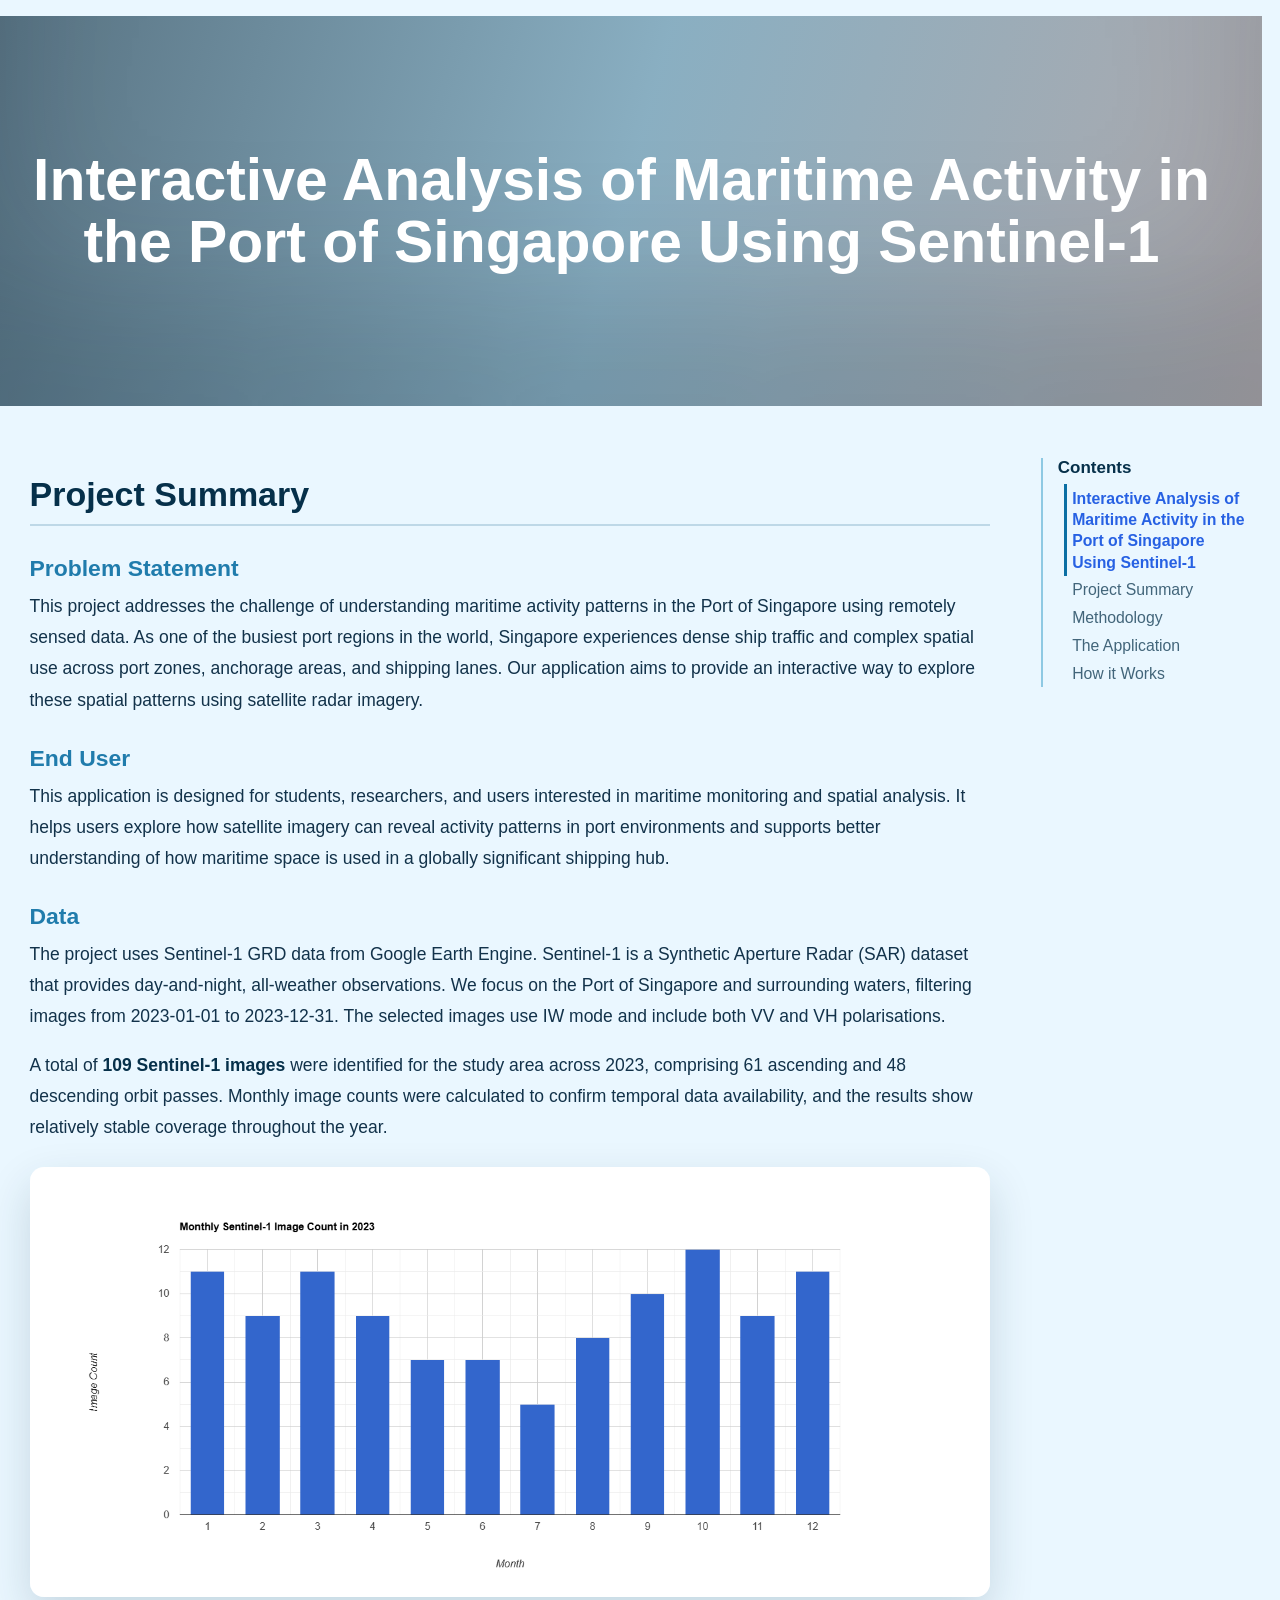
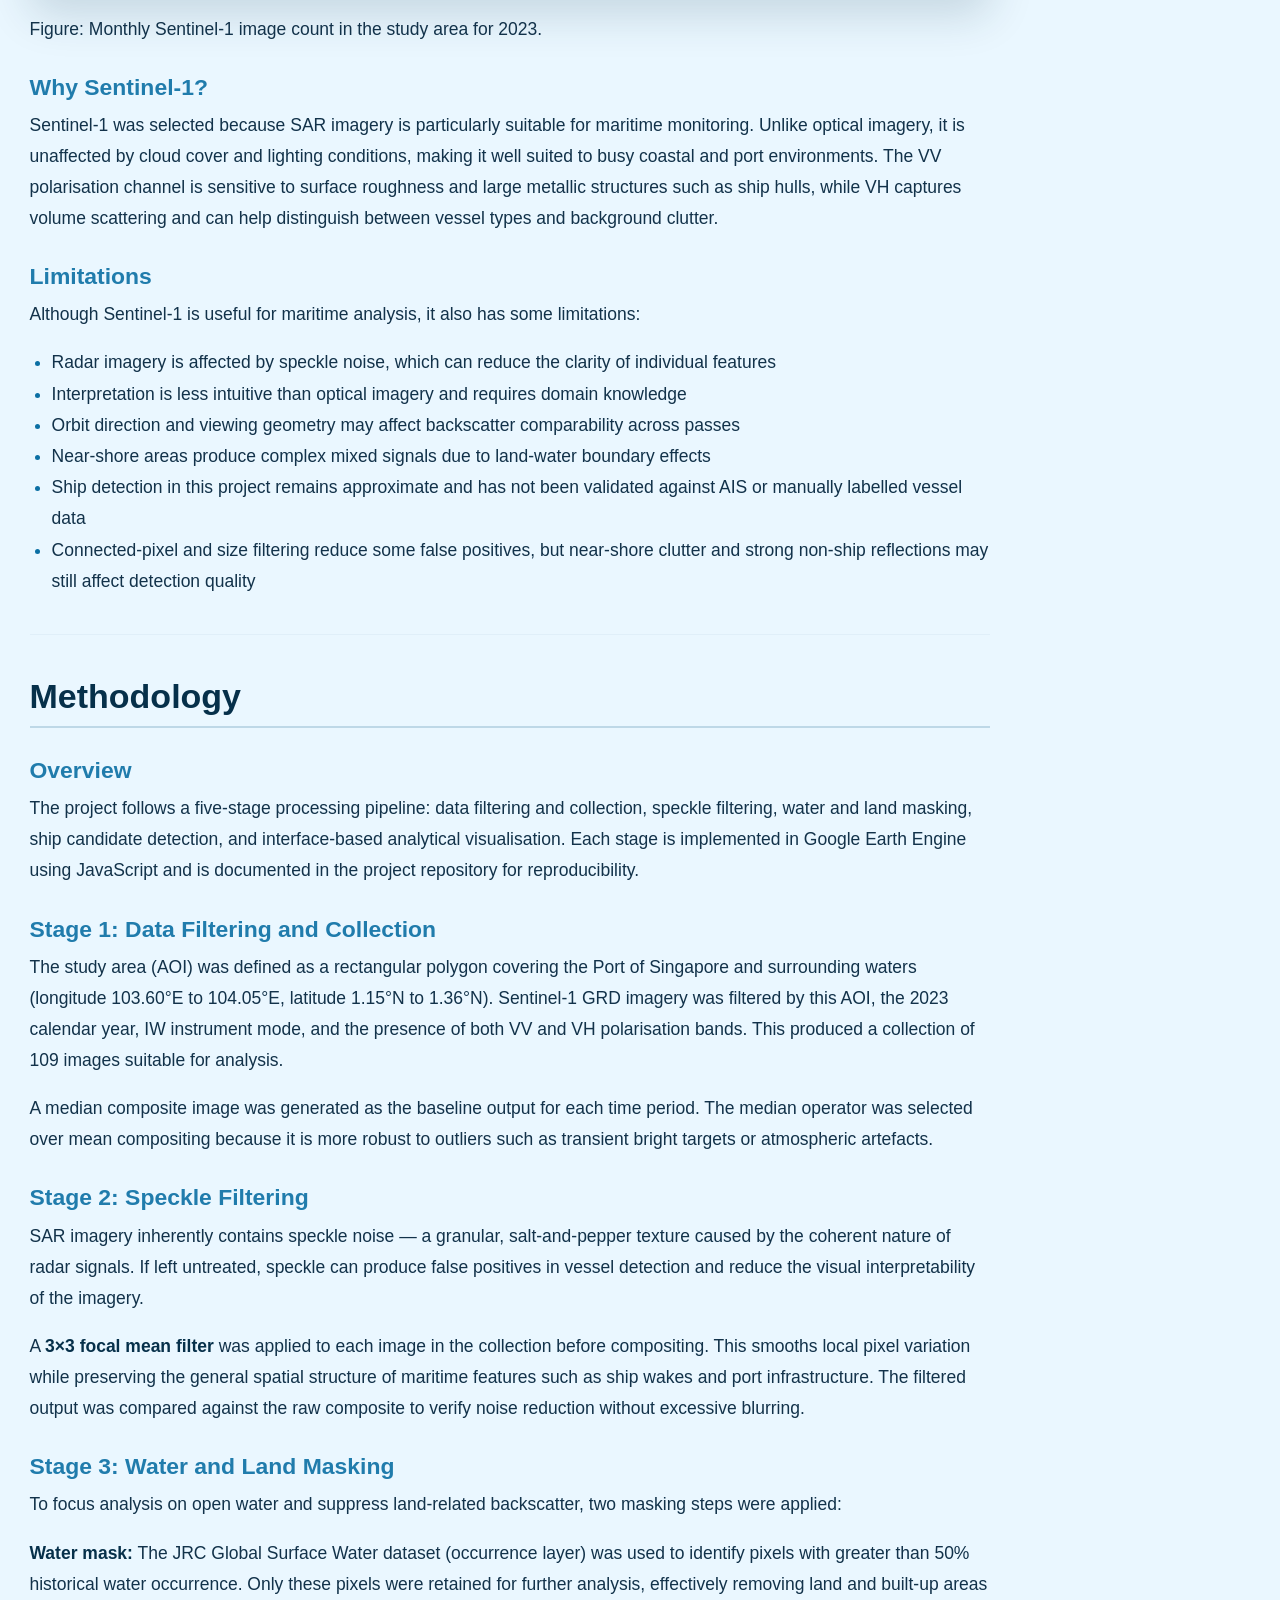
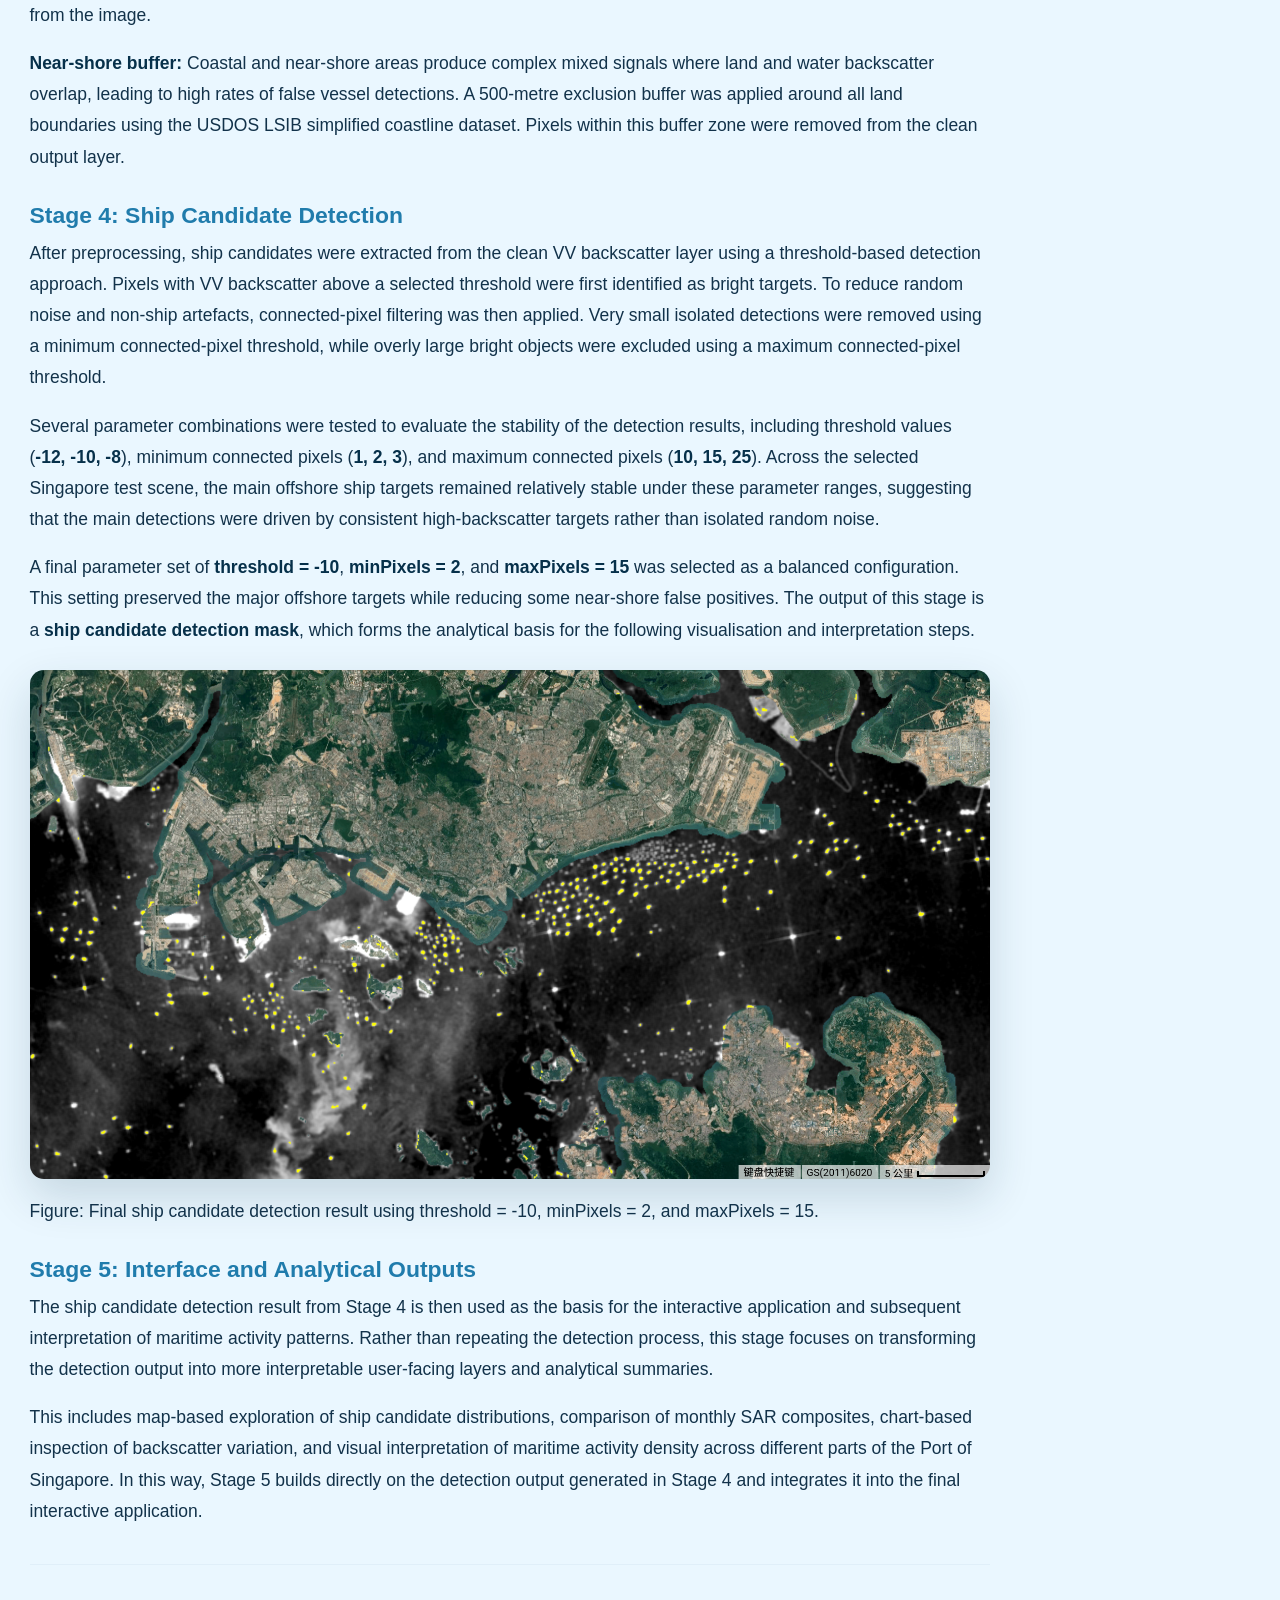
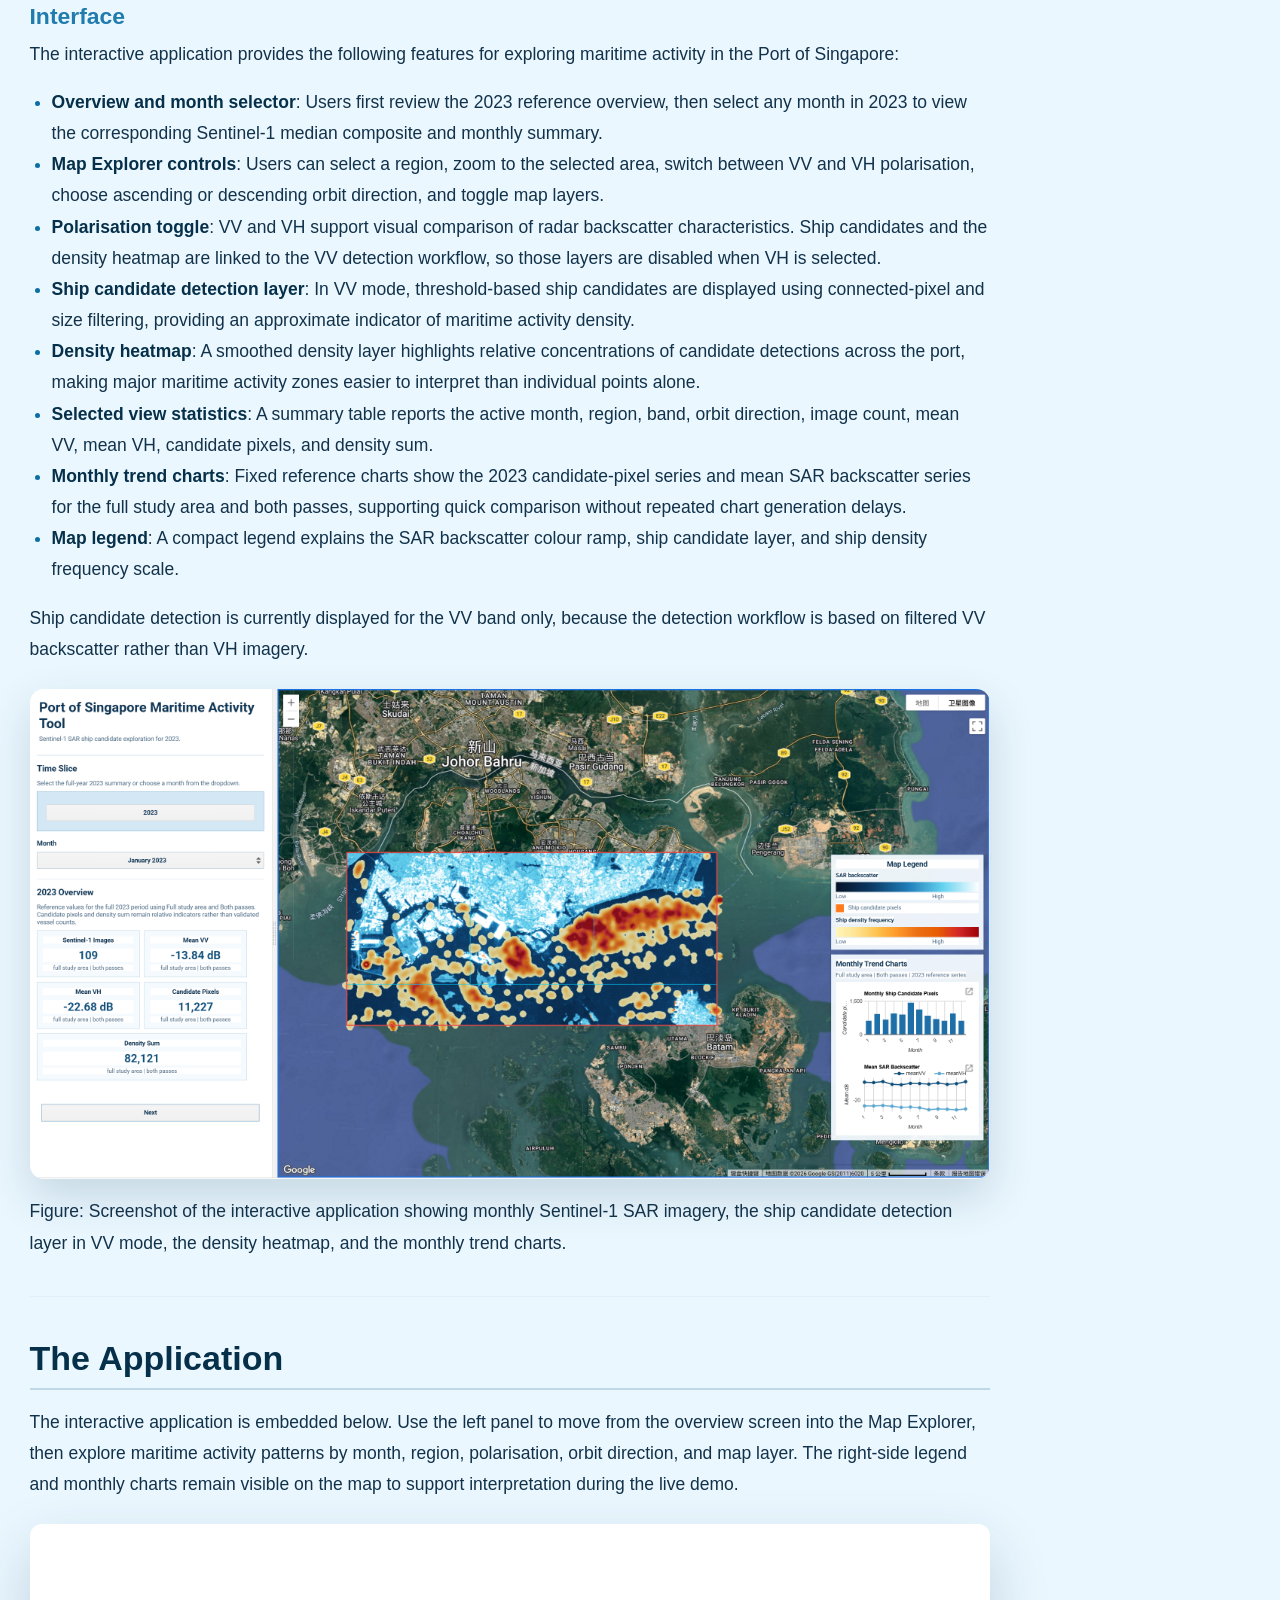
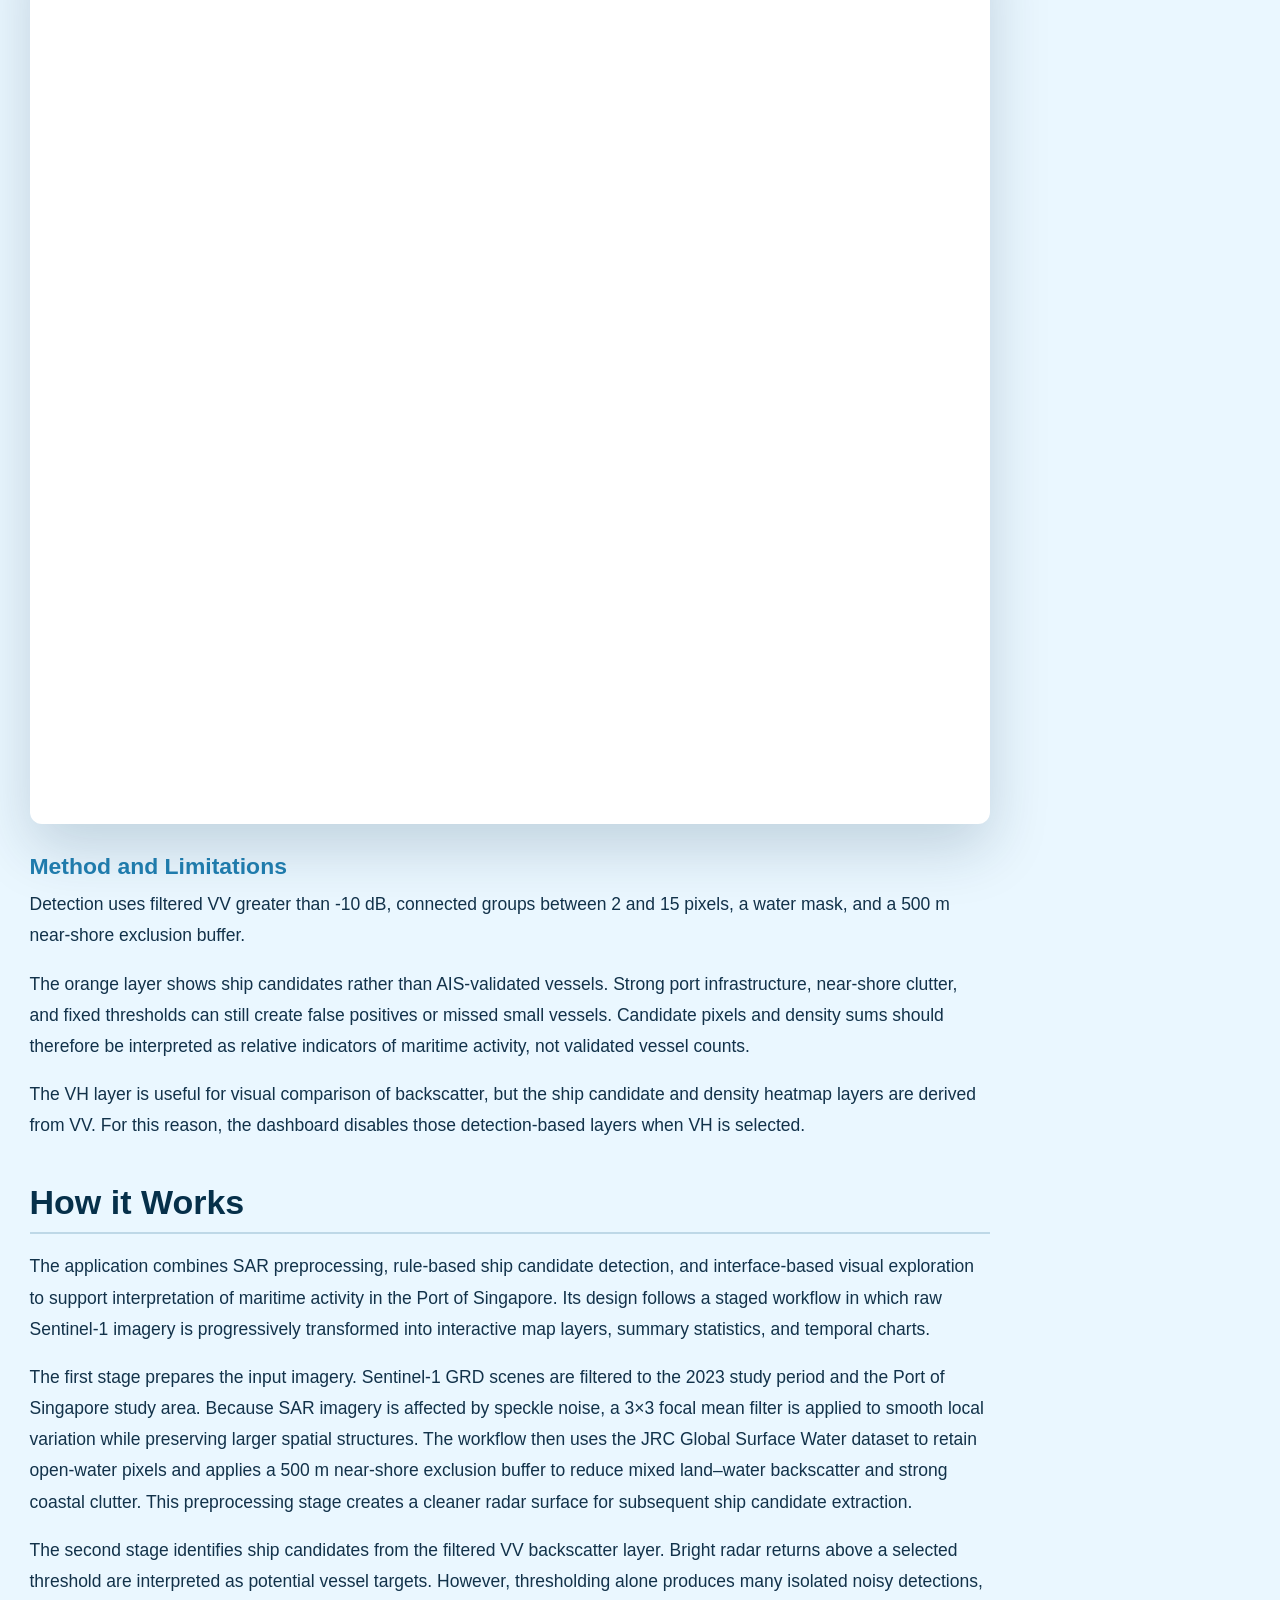
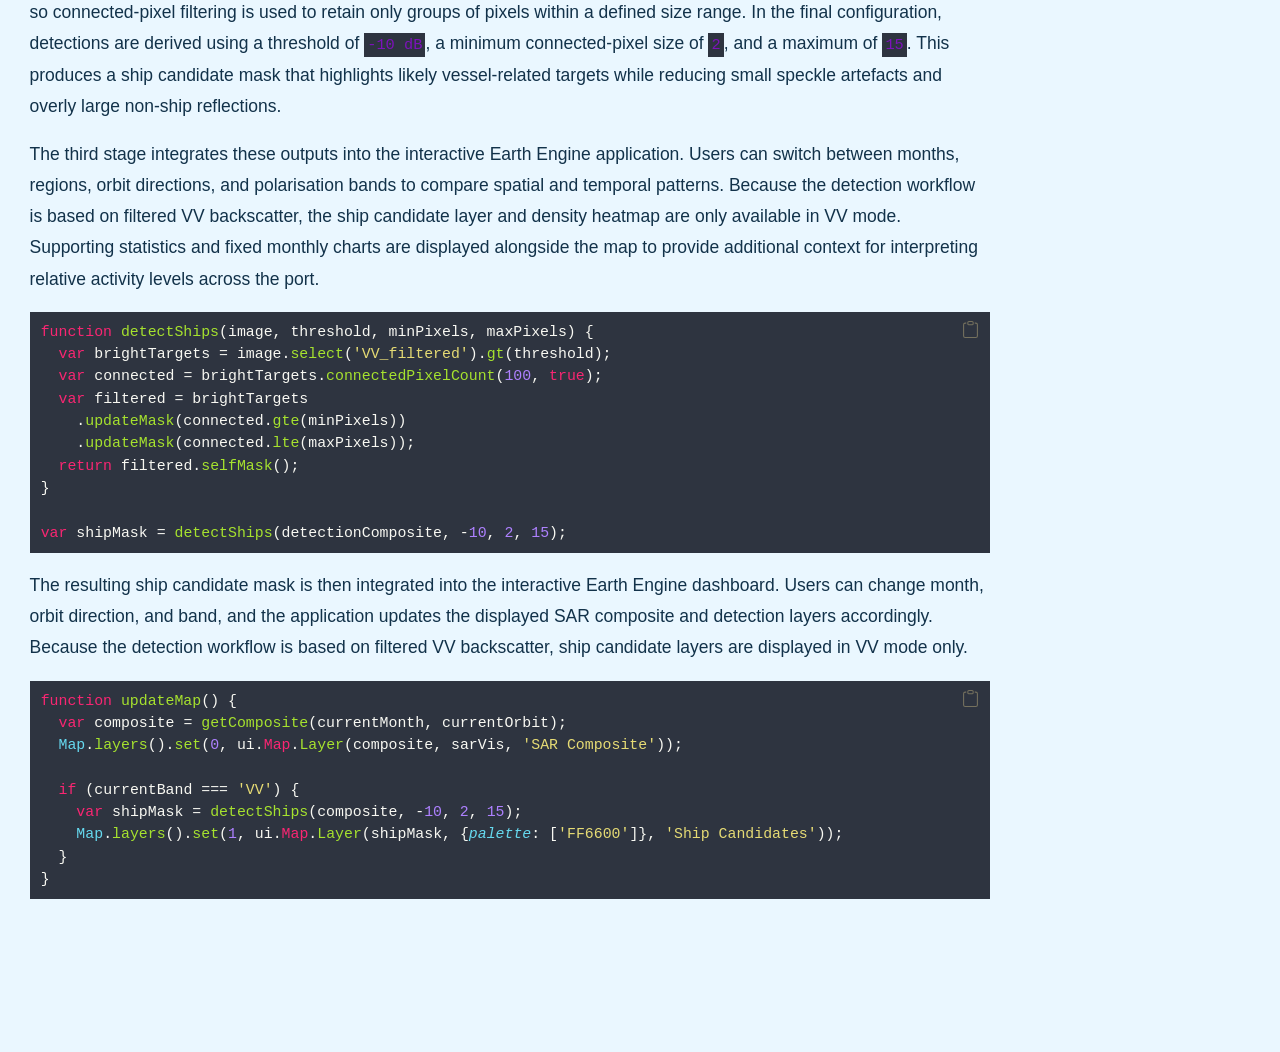
==== docs/index.html @ 4e870a6c "Render website with How it Works section" ====
<!DOCTYPE html>
<html xmlns="http://www.w3.org/1999/xhtml" lang="en" xml:lang="en"><head>

<meta charset="utf-8">
<meta name="generator" content="quarto-1.9.37">

<meta name="viewport" content="width=device-width, initial-scale=1.0, user-scalable=yes">


<title>Singapore Shipping Activity Dashboard</title>
<style>
/* Default styles provided by pandoc.
** See https://pandoc.org/MANUAL.html#variables-for-html for config info.
*/
code{white-space: pre-wrap;}
span.smallcaps{font-variant: small-caps;}
div.columns{display: flex; gap: min(4vw, 1.5em);}
div.column{flex: auto; overflow-x: auto;}
div.hanging-indent{margin-left: 1.5em; text-indent: -1.5em;}
ul.task-list{list-style: none;}
ul.task-list li input[type="checkbox"] {
  width: 0.8em;
  margin: 0 0.8em 0.2em -1em; /* quarto-specific, see https://github.com/quarto-dev/quarto-cli/issues/4556 */ 
  vertical-align: middle;
}
/* CSS for syntax highlighting */
html { -webkit-text-size-adjust: 100%; }
pre > code.sourceCode { white-space: pre; position: relative; }
pre > code.sourceCode > span { display: inline-block; line-height: 1.25; }
pre > code.sourceCode > span:empty { height: 1.2em; }
.sourceCode { overflow: visible; }
code.sourceCode > span { color: inherit; text-decoration: inherit; }
div.sourceCode { margin: 1em 0; }
pre.sourceCode { margin: 0; }
@media screen {
div.sourceCode { overflow: auto; }
}
@media print {
pre > code.sourceCode { white-space: pre-wrap; }
pre > code.sourceCode > span { text-indent: -5em; padding-left: 5em; }
}
pre.numberSource code
  { counter-reset: source-line 0; }
pre.numberSource code > span
  { position: relative; left: -4em; counter-increment: source-line; }
pre.numberSource code > span > a:first-child::before
  { content: counter(source-line);
    position: relative; left: -1em; text-align: right; vertical-align: baseline;
    border: none; display: inline-block;
    -webkit-touch-callout: none; -webkit-user-select: none;
    -khtml-user-select: none; -moz-user-select: none;
    -ms-user-select: none; user-select: none;
    padding: 0 4px; width: 4em;
  }
pre.numberSource { margin-left: 3em;  padding-left: 4px; }
div.sourceCode
  {   }
@media screen {
pre > code.sourceCode > span > a:first-child::before { text-decoration: underline; }
}
</style>


<script src="site_libs/quarto-nav/quarto-nav.js"></script>
<script src="site_libs/clipboard/clipboard.min.js"></script>
<script src="site_libs/quarto-search/autocomplete.umd.js"></script>
<script src="site_libs/quarto-search/fuse.min.js"></script>
<script src="site_libs/quarto-search/quarto-search.js"></script>
<meta name="quarto:offset" content="./">
<link href="./images/ship-mark.svg" rel="icon" type="image/svg+xml">
<script src="site_libs/quarto-html/quarto.js" type="module"></script>
<script src="site_libs/quarto-html/tabsets/tabsets.js" type="module"></script>
<script src="site_libs/quarto-html/popper.min.js"></script>
<script src="site_libs/quarto-html/tippy.umd.min.js"></script>
<script src="site_libs/quarto-html/anchor.min.js"></script>
<link href="site_libs/quarto-html/tippy.css" rel="stylesheet">
<link href="site_libs/quarto-html/quarto-syntax-highlighting-e19f81c97bc45f6835df6be9cce9fdc9.css" rel="stylesheet" id="quarto-text-highlighting-styles">
<script src="site_libs/bootstrap/bootstrap.min.js"></script>
<link href="site_libs/bootstrap/bootstrap-icons.css" rel="stylesheet">
<link href="site_libs/bootstrap/bootstrap-443b18794f898080e8990b9a709c93f1.min.css" rel="stylesheet" append-hash="true" id="quarto-bootstrap" data-mode="light">
<script id="quarto-search-options" type="application/json">{
  "location": "sidebar",
  "copy-button": false,
  "collapse-after": 3,
  "panel-placement": "start",
  "type": "textbox",
  "limit": 50,
  "keyboard-shortcut": [
    "f",
    "/",
    "s"
  ],
  "show-item-context": false,
  "language": {
    "search-no-results-text": "No results",
    "search-matching-documents-text": "matching documents",
    "search-copy-link-title": "Copy link to search",
    "search-hide-matches-text": "Hide additional matches",
    "search-more-match-text": "more match in this document",
    "search-more-matches-text": "more matches in this document",
    "search-clear-button-title": "Clear",
    "search-text-placeholder": "",
    "search-detached-cancel-button-title": "Cancel",
    "search-submit-button-title": "Submit",
    "search-label": "Search"
  }
}</script>


<link rel="stylesheet" href="styles.css">
</head>

<body class="quarto-light">

<div id="quarto-search-results"></div>
<!-- content -->
<div id="quarto-content" class="quarto-container page-columns page-rows-contents page-layout-article">
<!-- sidebar -->
<!-- margin-sidebar -->
    <div id="quarto-margin-sidebar" class="sidebar margin-sidebar">
        <nav id="TOC" role="doc-toc" class="toc-active">
    <h2 id="toc-title">Contents</h2>
   
  <ul>
  <li><a href="#interactive-analysis-of-maritime-activity-in-the-port-of-singapore-using-sentinel-1" id="toc-interactive-analysis-of-maritime-activity-in-the-port-of-singapore-using-sentinel-1" class="nav-link active" data-scroll-target="#interactive-analysis-of-maritime-activity-in-the-port-of-singapore-using-sentinel-1">Interactive Analysis of Maritime Activity in the Port of Singapore Using Sentinel-1</a>
  <ul class="collapse">
  <li><a href="#project-summary" id="toc-project-summary" class="nav-link" data-scroll-target="#project-summary">Project Summary</a>
  <ul class="collapse">
  <li><a href="#problem-statement" id="toc-problem-statement" class="nav-link" data-scroll-target="#problem-statement">Problem Statement</a></li>
  <li><a href="#end-user" id="toc-end-user" class="nav-link" data-scroll-target="#end-user">End User</a></li>
  <li><a href="#data" id="toc-data" class="nav-link" data-scroll-target="#data">Data</a></li>
  <li><a href="#why-sentinel-1" id="toc-why-sentinel-1" class="nav-link" data-scroll-target="#why-sentinel-1">Why Sentinel-1?</a></li>
  <li><a href="#limitations" id="toc-limitations" class="nav-link" data-scroll-target="#limitations">Limitations</a></li>
  </ul></li>
  <li><a href="#methodology" id="toc-methodology" class="nav-link" data-scroll-target="#methodology">Methodology</a>
  <ul class="collapse">
  <li><a href="#overview" id="toc-overview" class="nav-link" data-scroll-target="#overview">Overview</a></li>
  <li><a href="#stage-1-data-filtering-and-collection" id="toc-stage-1-data-filtering-and-collection" class="nav-link" data-scroll-target="#stage-1-data-filtering-and-collection">Stage 1: Data Filtering and Collection</a></li>
  <li><a href="#stage-2-speckle-filtering" id="toc-stage-2-speckle-filtering" class="nav-link" data-scroll-target="#stage-2-speckle-filtering">Stage 2: Speckle Filtering</a></li>
  <li><a href="#stage-3-water-and-land-masking" id="toc-stage-3-water-and-land-masking" class="nav-link" data-scroll-target="#stage-3-water-and-land-masking">Stage 3: Water and Land Masking</a></li>
  <li><a href="#stage-4-ship-candidate-detection" id="toc-stage-4-ship-candidate-detection" class="nav-link" data-scroll-target="#stage-4-ship-candidate-detection">Stage 4: Ship Candidate Detection</a></li>
  <li><a href="#stage-5-interface-and-analytical-outputs" id="toc-stage-5-interface-and-analytical-outputs" class="nav-link" data-scroll-target="#stage-5-interface-and-analytical-outputs">Stage 5: Interface and Analytical Outputs</a></li>
  <li><a href="#interface" id="toc-interface" class="nav-link" data-scroll-target="#interface">Interface</a></li>
  </ul></li>
  <li><a href="#the-application" id="toc-the-application" class="nav-link" data-scroll-target="#the-application">The Application</a>
  <ul class="collapse">
  <li><a href="#method-and-limitations" id="toc-method-and-limitations" class="nav-link" data-scroll-target="#method-and-limitations">Method and Limitations</a></li>
  </ul></li>
  <li><a href="#how-it-works" id="toc-how-it-works" class="nav-link" data-scroll-target="#how-it-works">How it Works</a></li>
  </ul></li>
  </ul>
</nav>
    </div>
<!-- main -->
<main class="content" id="quarto-document-content"><header id="title-block-header" class="quarto-title-block"></header>




<section id="interactive-analysis-of-maritime-activity-in-the-port-of-singapore-using-sentinel-1" class="level1">
<h1>Interactive Analysis of Maritime Activity in the Port of Singapore Using Sentinel-1</h1>
<section id="project-summary" class="level2">
<h2 class="anchored" data-anchor-id="project-summary">Project Summary</h2>
<section id="problem-statement" class="level3">
<h3 class="anchored" data-anchor-id="problem-statement">Problem Statement</h3>
<p>This project addresses the challenge of understanding maritime activity patterns in the Port of Singapore using remotely sensed data. As one of the busiest port regions in the world, Singapore experiences dense ship traffic and complex spatial use across port zones, anchorage areas, and shipping lanes. Our application aims to provide an interactive way to explore these spatial patterns using satellite radar imagery.</p>
</section>
<section id="end-user" class="level3">
<h3 class="anchored" data-anchor-id="end-user">End User</h3>
<p>This application is designed for students, researchers, and users interested in maritime monitoring and spatial analysis. It helps users explore how satellite imagery can reveal activity patterns in port environments and supports better understanding of how maritime space is used in a globally significant shipping hub.</p>
</section>
<section id="data" class="level3">
<h3 class="anchored" data-anchor-id="data">Data</h3>
<p>The project uses Sentinel-1 GRD data from Google Earth Engine. Sentinel-1 is a Synthetic Aperture Radar (SAR) dataset that provides day-and-night, all-weather observations. We focus on the Port of Singapore and surrounding waters, filtering images from 2023-01-01 to 2023-12-31. The selected images use IW mode and include both VV and VH polarisations.</p>
<p>A total of <strong>109 Sentinel-1 images</strong> were identified for the study area across 2023, comprising 61 ascending and 48 descending orbit passes. Monthly image counts were calculated to confirm temporal data availability, and the results show relatively stable coverage throughout the year.</p>
<p><img src="images/monthly_image_count.png" class="img-fluid"></p>
<p>Figure: Monthly Sentinel-1 image count in the study area for 2023.</p>
</section>
<section id="why-sentinel-1" class="level3">
<h3 class="anchored" data-anchor-id="why-sentinel-1">Why Sentinel-1?</h3>
<p>Sentinel-1 was selected because SAR imagery is particularly suitable for maritime monitoring. Unlike optical imagery, it is unaffected by cloud cover and lighting conditions, making it well suited to busy coastal and port environments. The VV polarisation channel is sensitive to surface roughness and large metallic structures such as ship hulls, while VH captures volume scattering and can help distinguish between vessel types and background clutter.</p>
</section>
<section id="limitations" class="level3">
<h3 class="anchored" data-anchor-id="limitations">Limitations</h3>
<p>Although Sentinel-1 is useful for maritime analysis, it also has some limitations:</p>
<ul>
<li>Radar imagery is affected by speckle noise, which can reduce the clarity of individual features</li>
<li>Interpretation is less intuitive than optical imagery and requires domain knowledge</li>
<li>Orbit direction and viewing geometry may affect backscatter comparability across passes</li>
<li>Near-shore areas produce complex mixed signals due to land-water boundary effects</li>
<li>Ship detection in this project remains approximate and has not been validated against AIS or manually labelled vessel data</li>
<li>Connected-pixel and size filtering reduce some false positives, but near-shore clutter and strong non-ship reflections may still affect detection quality</li>
</ul>
<hr>
</section>
</section>
<section id="methodology" class="level2">
<h2 class="anchored" data-anchor-id="methodology">Methodology</h2>
<section id="overview" class="level3">
<h3 class="anchored" data-anchor-id="overview">Overview</h3>
<p>The project follows a five-stage processing pipeline: data filtering and collection, speckle filtering, water and land masking, ship candidate detection, and interface-based analytical visualisation. Each stage is implemented in Google Earth Engine using JavaScript and is documented in the project repository for reproducibility.</p>
</section>
<section id="stage-1-data-filtering-and-collection" class="level3">
<h3 class="anchored" data-anchor-id="stage-1-data-filtering-and-collection">Stage 1: Data Filtering and Collection</h3>
<p>The study area (AOI) was defined as a rectangular polygon covering the Port of Singapore and surrounding waters (longitude 103.60°E to 104.05°E, latitude 1.15°N to 1.36°N). Sentinel-1 GRD imagery was filtered by this AOI, the 2023 calendar year, IW instrument mode, and the presence of both VV and VH polarisation bands. This produced a collection of 109 images suitable for analysis.</p>
<p>A median composite image was generated as the baseline output for each time period. The median operator was selected over mean compositing because it is more robust to outliers such as transient bright targets or atmospheric artefacts.</p>
</section>
<section id="stage-2-speckle-filtering" class="level3">
<h3 class="anchored" data-anchor-id="stage-2-speckle-filtering">Stage 2: Speckle Filtering</h3>
<p>SAR imagery inherently contains speckle noise — a granular, salt-and-pepper texture caused by the coherent nature of radar signals. If left untreated, speckle can produce false positives in vessel detection and reduce the visual interpretability of the imagery.</p>
<p>A <strong>3×3 focal mean filter</strong> was applied to each image in the collection before compositing. This smooths local pixel variation while preserving the general spatial structure of maritime features such as ship wakes and port infrastructure. The filtered output was compared against the raw composite to verify noise reduction without excessive blurring.</p>
</section>
<section id="stage-3-water-and-land-masking" class="level3">
<h3 class="anchored" data-anchor-id="stage-3-water-and-land-masking">Stage 3: Water and Land Masking</h3>
<p>To focus analysis on open water and suppress land-related backscatter, two masking steps were applied:</p>
<p><strong>Water mask:</strong> The JRC Global Surface Water dataset (occurrence layer) was used to identify pixels with greater than 50% historical water occurrence. Only these pixels were retained for further analysis, effectively removing land and built-up areas from the image.</p>
<p><strong>Near-shore buffer:</strong> Coastal and near-shore areas produce complex mixed signals where land and water backscatter overlap, leading to high rates of false vessel detections. A 500-metre exclusion buffer was applied around all land boundaries using the USDOS LSIB simplified coastline dataset. Pixels within this buffer zone were removed from the clean output layer.</p>
</section>
<section id="stage-4-ship-candidate-detection" class="level3">
<h3 class="anchored" data-anchor-id="stage-4-ship-candidate-detection">Stage 4: Ship Candidate Detection</h3>
<p>After preprocessing, ship candidates were extracted from the clean VV backscatter layer using a threshold-based detection approach. Pixels with VV backscatter above a selected threshold were first identified as bright targets. To reduce random noise and non-ship artefacts, connected-pixel filtering was then applied. Very small isolated detections were removed using a minimum connected-pixel threshold, while overly large bright objects were excluded using a maximum connected-pixel threshold.</p>
<p>Several parameter combinations were tested to evaluate the stability of the detection results, including threshold values (<strong>-12, -10, -8</strong>), minimum connected pixels (<strong>1, 2, 3</strong>), and maximum connected pixels (<strong>10, 15, 25</strong>). Across the selected Singapore test scene, the main offshore ship targets remained relatively stable under these parameter ranges, suggesting that the main detections were driven by consistent high-backscatter targets rather than isolated random noise.</p>
<p>A final parameter set of <strong>threshold = -10</strong>, <strong>minPixels = 2</strong>, and <strong>maxPixels = 15</strong> was selected as a balanced configuration. This setting preserved the major offshore targets while reducing some near-shore false positives. The output of this stage is a <strong>ship candidate detection mask</strong>, which forms the analytical basis for the following visualisation and interpretation steps.</p>
<p><img src="images/ship_detection_final.png" class="img-fluid"></p>
<p>Figure: Final ship candidate detection result using threshold = -10, minPixels = 2, and maxPixels = 15.</p>
</section>
<section id="stage-5-interface-and-analytical-outputs" class="level3">
<h3 class="anchored" data-anchor-id="stage-5-interface-and-analytical-outputs">Stage 5: Interface and Analytical Outputs</h3>
<p>The ship candidate detection result from Stage 4 is then used as the basis for the interactive application and subsequent interpretation of maritime activity patterns. Rather than repeating the detection process, this stage focuses on transforming the detection output into more interpretable user-facing layers and analytical summaries.</p>
<p>This includes map-based exploration of ship candidate distributions, comparison of monthly SAR composites, chart-based inspection of backscatter variation, and visual interpretation of maritime activity density across different parts of the Port of Singapore. In this way, Stage 5 builds directly on the detection output generated in Stage 4 and integrates it into the final interactive application.</p>
<hr>
</section>
<section id="interface" class="level3">
<h3 class="anchored" data-anchor-id="interface">Interface</h3>
<p>The interactive application provides the following features for exploring maritime activity in the Port of Singapore:</p>
<ul>
<li><strong>Overview and month selector</strong>: Users first review the 2023 reference overview, then select any month in 2023 to view the corresponding Sentinel-1 median composite and monthly summary.</li>
<li><strong>Map Explorer controls</strong>: Users can select a region, zoom to the selected area, switch between VV and VH polarisation, choose ascending or descending orbit direction, and toggle map layers.</li>
<li><strong>Polarisation toggle</strong>: VV and VH support visual comparison of radar backscatter characteristics. Ship candidates and the density heatmap are linked to the VV detection workflow, so those layers are disabled when VH is selected.</li>
<li><strong>Ship candidate detection layer</strong>: In VV mode, threshold-based ship candidates are displayed using connected-pixel and size filtering, providing an approximate indicator of maritime activity density.</li>
<li><strong>Density heatmap</strong>: A smoothed density layer highlights relative concentrations of candidate detections across the port, making major maritime activity zones easier to interpret than individual points alone.</li>
<li><strong>Selected view statistics</strong>: A summary table reports the active month, region, band, orbit direction, image count, mean VV, mean VH, candidate pixels, and density sum.</li>
<li><strong>Monthly trend charts</strong>: Fixed reference charts show the 2023 candidate-pixel series and mean SAR backscatter series for the full study area and both passes, supporting quick comparison without repeated chart generation delays.</li>
<li><strong>Map legend</strong>: A compact legend explains the SAR backscatter colour ramp, ship candidate layer, and ship density frequency scale.</li>
</ul>
<p>Ship candidate detection is currently displayed for the VV band only, because the detection workflow is based on filtered VV backscatter rather than VH imagery.</p>
<p><img src="images/app_screenshot.png" class="img-fluid"></p>
<p>Figure: Screenshot of the interactive application showing monthly Sentinel-1 SAR imagery, the ship candidate detection layer in VV mode, the density heatmap, and the monthly trend charts.</p>
<hr>
</section>
</section>
<section id="the-application" class="level2">
<h2 class="anchored" data-anchor-id="the-application">The Application</h2>
<p>The interactive application is embedded below. Use the left panel to move from the overview screen into the Map Explorer, then explore maritime activity patterns by month, region, polarisation, orbit direction, and map layer. The right-side legend and monthly charts remain visible on the map to support interpretation during the live demo.</p>
<iframe class="gee-app-frame" title="Singapore Port Maritime Earth Engine application" src="https://week6-gee-coursework.projects.earthengine.app/view/singapore-port-maritime" allowfullscreen="" loading="lazy">
</iframe>
<section id="method-and-limitations" class="level3">
<h3 class="anchored" data-anchor-id="method-and-limitations">Method and Limitations</h3>
<p>Detection uses filtered VV greater than -10 dB, connected groups between 2 and 15 pixels, a water mask, and a 500 m near-shore exclusion buffer.</p>
<p>The orange layer shows ship candidates rather than AIS-validated vessels. Strong port infrastructure, near-shore clutter, and fixed thresholds can still create false positives or missed small vessels. Candidate pixels and density sums should therefore be interpreted as relative indicators of maritime activity, not validated vessel counts.</p>
<p>The VH layer is useful for visual comparison of backscatter, but the ship candidate and density heatmap layers are derived from VV. For this reason, the dashboard disables those detection-based layers when VH is selected.</p>
</section>
</section>
<section id="how-it-works" class="level2">
<h2 class="anchored" data-anchor-id="how-it-works">How it Works</h2>
<p>The application combines SAR preprocessing, rule-based ship candidate detection, and interface-based visual exploration to support interpretation of maritime activity in the Port of Singapore. Its design follows a staged workflow in which raw Sentinel-1 imagery is progressively transformed into interactive map layers, summary statistics, and temporal charts.</p>
<p>The first stage prepares the input imagery. Sentinel-1 GRD scenes are filtered to the 2023 study period and the Port of Singapore study area. Because SAR imagery is affected by speckle noise, a 3×3 focal mean filter is applied to smooth local variation while preserving larger spatial structures. The workflow then uses the JRC Global Surface Water dataset to retain open-water pixels and applies a 500 m near-shore exclusion buffer to reduce mixed land–water backscatter and strong coastal clutter. This preprocessing stage creates a cleaner radar surface for subsequent ship candidate extraction.</p>
<p>The second stage identifies ship candidates from the filtered VV backscatter layer. Bright radar returns above a selected threshold are interpreted as potential vessel targets. However, thresholding alone produces many isolated noisy detections, so connected-pixel filtering is used to retain only groups of pixels within a defined size range. In the final configuration, detections are derived using a threshold of <code>-10 dB</code>, a minimum connected-pixel size of <code>2</code>, and a maximum of <code>15</code>. This produces a ship candidate mask that highlights likely vessel-related targets while reducing small speckle artefacts and overly large non-ship reflections.</p>
<p>The third stage integrates these outputs into the interactive Earth Engine application. Users can switch between months, regions, orbit directions, and polarisation bands to compare spatial and temporal patterns. Because the detection workflow is based on filtered VV backscatter, the ship candidate layer and density heatmap are only available in VV mode. Supporting statistics and fixed monthly charts are displayed alongside the map to provide additional context for interpreting relative activity levels across the port.</p>
<div class="code-copy-outer-scaffold"><div class="sourceCode" id="cb1"><pre class="sourceCode javascript code-with-copy"><code class="sourceCode javascript"><span id="cb1-1"><a href="#cb1-1" aria-hidden="true" tabindex="-1"></a><span class="kw">function</span> <span class="fu">detectShips</span>(image<span class="op">,</span> threshold<span class="op">,</span> minPixels<span class="op">,</span> maxPixels) {</span>
<span id="cb1-2"><a href="#cb1-2" aria-hidden="true" tabindex="-1"></a>  <span class="kw">var</span> brightTargets <span class="op">=</span> image<span class="op">.</span><span class="fu">select</span>(<span class="st">'VV_filtered'</span>)<span class="op">.</span><span class="fu">gt</span>(threshold)<span class="op">;</span></span>
<span id="cb1-3"><a href="#cb1-3" aria-hidden="true" tabindex="-1"></a>  <span class="kw">var</span> connected <span class="op">=</span> brightTargets<span class="op">.</span><span class="fu">connectedPixelCount</span>(<span class="dv">100</span><span class="op">,</span> <span class="kw">true</span>)<span class="op">;</span></span>
<span id="cb1-4"><a href="#cb1-4" aria-hidden="true" tabindex="-1"></a>  <span class="kw">var</span> filtered <span class="op">=</span> brightTargets</span>
<span id="cb1-5"><a href="#cb1-5" aria-hidden="true" tabindex="-1"></a>    <span class="op">.</span><span class="fu">updateMask</span>(connected<span class="op">.</span><span class="fu">gte</span>(minPixels))</span>
<span id="cb1-6"><a href="#cb1-6" aria-hidden="true" tabindex="-1"></a>    <span class="op">.</span><span class="fu">updateMask</span>(connected<span class="op">.</span><span class="fu">lte</span>(maxPixels))<span class="op">;</span></span>
<span id="cb1-7"><a href="#cb1-7" aria-hidden="true" tabindex="-1"></a>  <span class="cf">return</span> filtered<span class="op">.</span><span class="fu">selfMask</span>()<span class="op">;</span></span>
<span id="cb1-8"><a href="#cb1-8" aria-hidden="true" tabindex="-1"></a>}</span>
<span id="cb1-9"><a href="#cb1-9" aria-hidden="true" tabindex="-1"></a></span>
<span id="cb1-10"><a href="#cb1-10" aria-hidden="true" tabindex="-1"></a><span class="kw">var</span> shipMask <span class="op">=</span> <span class="fu">detectShips</span>(detectionComposite<span class="op">,</span> <span class="op">-</span><span class="dv">10</span><span class="op">,</span> <span class="dv">2</span><span class="op">,</span> <span class="dv">15</span>)<span class="op">;</span></span></code></pre></div><button title="Copy to Clipboard" class="code-copy-button"><i class="bi"></i></button></div>
<p>The resulting ship candidate mask is then integrated into the interactive Earth Engine dashboard. Users can change month, orbit direction, and band, and the application updates the displayed SAR composite and detection layers accordingly. Because the detection workflow is based on filtered VV backscatter, ship candidate layers are displayed in VV mode only.</p>
<div class="code-copy-outer-scaffold"><div class="sourceCode" id="cb2"><pre class="sourceCode javascript code-with-copy"><code class="sourceCode javascript"><span id="cb2-1"><a href="#cb2-1" aria-hidden="true" tabindex="-1"></a><span class="kw">function</span> <span class="fu">updateMap</span>() {</span>
<span id="cb2-2"><a href="#cb2-2" aria-hidden="true" tabindex="-1"></a>  <span class="kw">var</span> composite <span class="op">=</span> <span class="fu">getComposite</span>(currentMonth<span class="op">,</span> currentOrbit)<span class="op">;</span></span>
<span id="cb2-3"><a href="#cb2-3" aria-hidden="true" tabindex="-1"></a>  <span class="bu">Map</span><span class="op">.</span><span class="fu">layers</span>()<span class="op">.</span><span class="fu">set</span>(<span class="dv">0</span><span class="op">,</span> ui<span class="op">.</span><span class="at">Map</span><span class="op">.</span><span class="fu">Layer</span>(composite<span class="op">,</span> sarVis<span class="op">,</span> <span class="st">'SAR Composite'</span>))<span class="op">;</span></span>
<span id="cb2-4"><a href="#cb2-4" aria-hidden="true" tabindex="-1"></a></span>
<span id="cb2-5"><a href="#cb2-5" aria-hidden="true" tabindex="-1"></a>  <span class="cf">if</span> (currentBand <span class="op">===</span> <span class="st">'VV'</span>) {</span>
<span id="cb2-6"><a href="#cb2-6" aria-hidden="true" tabindex="-1"></a>    <span class="kw">var</span> shipMask <span class="op">=</span> <span class="fu">detectShips</span>(composite<span class="op">,</span> <span class="op">-</span><span class="dv">10</span><span class="op">,</span> <span class="dv">2</span><span class="op">,</span> <span class="dv">15</span>)<span class="op">;</span></span>
<span id="cb2-7"><a href="#cb2-7" aria-hidden="true" tabindex="-1"></a>    <span class="bu">Map</span><span class="op">.</span><span class="fu">layers</span>()<span class="op">.</span><span class="fu">set</span>(<span class="dv">1</span><span class="op">,</span> ui<span class="op">.</span><span class="at">Map</span><span class="op">.</span><span class="fu">Layer</span>(shipMask<span class="op">,</span> {<span class="dt">palette</span><span class="op">:</span> [<span class="st">'FF6600'</span>]}<span class="op">,</span> <span class="st">'Ship Candidates'</span>))<span class="op">;</span></span>
<span id="cb2-8"><a href="#cb2-8" aria-hidden="true" tabindex="-1"></a>  }</span>
<span id="cb2-9"><a href="#cb2-9" aria-hidden="true" tabindex="-1"></a>}</span></code></pre></div><button title="Copy to Clipboard" class="code-copy-button"><i class="bi"></i></button></div>


</section>
</section>

</main> <!-- /main -->
<script src="toc-active.js"></script>

<script id="quarto-html-after-body" type="application/javascript">
  window.document.addEventListener("DOMContentLoaded", function (event) {
    const icon = "";
    const anchorJS = new window.AnchorJS();
    anchorJS.options = {
      placement: 'right',
      icon: icon
    };
    anchorJS.add('.anchored');
    const isCodeAnnotation = (el) => {
      for (const clz of el.classList) {
        if (clz.startsWith('code-annotation-')) {                     
          return true;
        }
      }
      return false;
    }
    const onCopySuccess = function(e) {
      // button target
      const button = e.trigger;
      // don't keep focus
      button.blur();
      // flash "checked"
      button.classList.add('code-copy-button-checked');
      var currentTitle = button.getAttribute("title");
      button.setAttribute("title", "Copied!");
      let tooltip;
      if (window.bootstrap) {
        button.setAttribute("data-bs-toggle", "tooltip");
        button.setAttribute("data-bs-placement", "left");
        button.setAttribute("data-bs-title", "Copied!");
        tooltip = new bootstrap.Tooltip(button, 
          { trigger: "manual", 
            customClass: "code-copy-button-tooltip",
            offset: [0, -8]});
        tooltip.show();    
      }
      setTimeout(function() {
        if (tooltip) {
          tooltip.hide();
          button.removeAttribute("data-bs-title");
          button.removeAttribute("data-bs-toggle");
          button.removeAttribute("data-bs-placement");
        }
        button.setAttribute("title", currentTitle);
        button.classList.remove('code-copy-button-checked');
      }, 1000);
      // clear code selection
      e.clearSelection();
    }
    const getTextToCopy = function(trigger) {
      const outerScaffold = trigger.parentElement.cloneNode(true);
      const codeEl = outerScaffold.querySelector('code');
      for (const childEl of codeEl.children) {
        if (isCodeAnnotation(childEl)) {
          childEl.remove();
        }
      }
      return codeEl.innerText;
    }
    const clipboard = new window.ClipboardJS('.code-copy-button:not([data-in-quarto-modal])', {
      text: getTextToCopy
    });
    clipboard.on('success', onCopySuccess);
    if (window.document.getElementById('quarto-embedded-source-code-modal')) {
      const clipboardModal = new window.ClipboardJS('.code-copy-button[data-in-quarto-modal]', {
        text: getTextToCopy,
        container: window.document.getElementById('quarto-embedded-source-code-modal')
      });
      clipboardModal.on('success', onCopySuccess);
    }
      var localhostRegex = new RegExp(/^(?:http|https):\/\/localhost\:?[0-9]*\//);
      var mailtoRegex = new RegExp(/^mailto:/);
        var filterRegex = new RegExp('/' + window.location.host + '/');
      var isInternal = (href) => {
          return filterRegex.test(href) || localhostRegex.test(href) || mailtoRegex.test(href);
      }
      // Inspect non-navigation links and adorn them if external
     var links = window.document.querySelectorAll('a[href]:not(.nav-link):not(.navbar-brand):not(.toc-action):not(.sidebar-link):not(.sidebar-item-toggle):not(.pagination-link):not(.no-external):not([aria-hidden]):not(.dropdown-item):not(.quarto-navigation-tool):not(.about-link)');
      for (var i=0; i<links.length; i++) {
        const link = links[i];
        if (!isInternal(link.href)) {
          // undo the damage that might have been done by quarto-nav.js in the case of
          // links that we want to consider external
          if (link.dataset.originalHref !== undefined) {
            link.href = link.dataset.originalHref;
          }
        }
      }
    function tippyHover(el, contentFn, onTriggerFn, onUntriggerFn) {
      const config = {
        allowHTML: true,
        maxWidth: 500,
        delay: 100,
        arrow: false,
        appendTo: function(el) {
            return el.parentElement;
        },
        interactive: true,
        interactiveBorder: 10,
        theme: 'quarto',
        placement: 'bottom-start',
      };
      if (contentFn) {
        config.content = contentFn;
      }
      if (onTriggerFn) {
        config.onTrigger = onTriggerFn;
      }
      if (onUntriggerFn) {
        config.onUntrigger = onUntriggerFn;
      }
      window.tippy(el, config); 
    }
    const noterefs = window.document.querySelectorAll('a[role="doc-noteref"]');
    for (var i=0; i<noterefs.length; i++) {
      const ref = noterefs[i];
      tippyHover(ref, function() {
        // use id or data attribute instead here
        let href = ref.getAttribute('data-footnote-href') || ref.getAttribute('href');
        try { href = new URL(href).hash; } catch {}
        const id = href.replace(/^#\/?/, "");
        const note = window.document.getElementById(id);
        if (note) {
          return note.innerHTML;
        } else {
          return "";
        }
      });
    }
    const xrefs = window.document.querySelectorAll('a.quarto-xref');
    const processXRef = (id, note) => {
      // Strip column container classes
      const stripColumnClz = (el) => {
        el.classList.remove("page-full", "page-columns");
        if (el.children) {
          for (const child of el.children) {
            stripColumnClz(child);
          }
        }
      }
      stripColumnClz(note)
      if (id === null || id.startsWith('sec-')) {
        // Special case sections, only their first couple elements
        const container = document.createElement("div");
        if (note.children && note.children.length > 2) {
          container.appendChild(note.children[0].cloneNode(true));
          for (let i = 1; i < note.children.length; i++) {
            const child = note.children[i];
            if (child.tagName === "P" && child.innerText === "") {
              continue;
            } else {
              container.appendChild(child.cloneNode(true));
              break;
            }
          }
          if (window.Quarto?.typesetMath) {
            window.Quarto.typesetMath(container);
          }
          return container.innerHTML
        } else {
          if (window.Quarto?.typesetMath) {
            window.Quarto.typesetMath(note);
          }
          return note.innerHTML;
        }
      } else {
        // Remove any anchor links if they are present
        const anchorLink = note.querySelector('a.anchorjs-link');
        if (anchorLink) {
          anchorLink.remove();
        }
        if (window.Quarto?.typesetMath) {
          window.Quarto.typesetMath(note);
        }
        if (note.classList.contains("callout")) {
          return note.outerHTML;
        } else {
          return note.innerHTML;
        }
      }
    }
    for (var i=0; i<xrefs.length; i++) {
      const xref = xrefs[i];
      tippyHover(xref, undefined, function(instance) {
        instance.disable();
        let url = xref.getAttribute('href');
        let hash = undefined; 
        if (url.startsWith('#')) {
          hash = url;
        } else {
          try { hash = new URL(url).hash; } catch {}
        }
        if (hash) {
          const id = hash.replace(/^#\/?/, "");
          const note = window.document.getElementById(id);
          if (note !== null) {
            try {
              const html = processXRef(id, note.cloneNode(true));
              instance.setContent(html);
            } finally {
              instance.enable();
              instance.show();
            }
          } else {
            // See if we can fetch this
            fetch(url.split('#')[0])
            .then(res => res.text())
            .then(html => {
              const parser = new DOMParser();
              const htmlDoc = parser.parseFromString(html, "text/html");
              const note = htmlDoc.getElementById(id);
              if (note !== null) {
                const html = processXRef(id, note);
                instance.setContent(html);
              } 
            }).finally(() => {
              instance.enable();
              instance.show();
            });
          }
        } else {
          // See if we can fetch a full url (with no hash to target)
          // This is a special case and we should probably do some content thinning / targeting
          fetch(url)
          .then(res => res.text())
          .then(html => {
            const parser = new DOMParser();
            const htmlDoc = parser.parseFromString(html, "text/html");
            const note = htmlDoc.querySelector('main.content');
            if (note !== null) {
              // This should only happen for chapter cross references
              // (since there is no id in the URL)
              // remove the first header
              if (note.children.length > 0 && note.children[0].tagName === "HEADER") {
                note.children[0].remove();
              }
              const html = processXRef(null, note);
              instance.setContent(html);
            } 
          }).finally(() => {
            instance.enable();
            instance.show();
          });
        }
      }, function(instance) {
      });
    }
        let selectedAnnoteEl;
        const selectorForAnnotation = ( cell, annotation) => {
          let cellAttr = 'data-code-cell="' + cell + '"';
          let lineAttr = 'data-code-annotation="' +  annotation + '"';
          const selector = 'span[' + cellAttr + '][' + lineAttr + ']';
          return selector;
        }
        const selectCodeLines = (annoteEl) => {
          const doc = window.document;
          const targetCell = annoteEl.getAttribute("data-target-cell");
          const targetAnnotation = annoteEl.getAttribute("data-target-annotation");
          const annoteSpan = window.document.querySelector(selectorForAnnotation(targetCell, targetAnnotation));
          const lines = annoteSpan.getAttribute("data-code-lines").split(",");
          const lineIds = lines.map((line) => {
            return targetCell + "-" + line;
          })
          let top = null;
          let height = null;
          let parent = null;
          if (lineIds.length > 0) {
              //compute the position of the single el (top and bottom and make a div)
              const el = window.document.getElementById(lineIds[0]);
              top = el.offsetTop;
              height = el.offsetHeight;
              parent = el.parentElement.parentElement;
            if (lineIds.length > 1) {
              const lastEl = window.document.getElementById(lineIds[lineIds.length - 1]);
              const bottom = lastEl.offsetTop + lastEl.offsetHeight;
              height = bottom - top;
            }
            if (top !== null && height !== null && parent !== null) {
              // cook up a div (if necessary) and position it 
              let div = window.document.getElementById("code-annotation-line-highlight");
              if (div === null) {
                div = window.document.createElement("div");
                div.setAttribute("id", "code-annotation-line-highlight");
                div.style.position = 'absolute';
                parent.appendChild(div);
              }
              div.style.top = top - 2 + "px";
              div.style.height = height + 4 + "px";
              div.style.left = 0;
              let gutterDiv = window.document.getElementById("code-annotation-line-highlight-gutter");
              if (gutterDiv === null) {
                gutterDiv = window.document.createElement("div");
                gutterDiv.setAttribute("id", "code-annotation-line-highlight-gutter");
                gutterDiv.style.position = 'absolute';
                const codeCell = window.document.getElementById(targetCell);
                const gutter = codeCell.querySelector('.code-annotation-gutter');
                gutter.appendChild(gutterDiv);
              }
              gutterDiv.style.top = top - 2 + "px";
              gutterDiv.style.height = height + 4 + "px";
            }
            selectedAnnoteEl = annoteEl;
          }
        };
        const unselectCodeLines = () => {
          const elementsIds = ["code-annotation-line-highlight", "code-annotation-line-highlight-gutter"];
          elementsIds.forEach((elId) => {
            const div = window.document.getElementById(elId);
            if (div) {
              div.remove();
            }
          });
          selectedAnnoteEl = undefined;
        };
          // Handle positioning of the toggle
      window.addEventListener(
        "resize",
        throttle(() => {
          elRect = undefined;
          if (selectedAnnoteEl) {
            selectCodeLines(selectedAnnoteEl);
          }
        }, 10)
      );
      function throttle(fn, ms) {
      let throttle = false;
      let timer;
        return (...args) => {
          if(!throttle) { // first call gets through
              fn.apply(this, args);
              throttle = true;
          } else { // all the others get throttled
              if(timer) clearTimeout(timer); // cancel #2
              timer = setTimeout(() => {
                fn.apply(this, args);
                timer = throttle = false;
              }, ms);
          }
        };
      }
        // Attach click handler to the DT
        const annoteDls = window.document.querySelectorAll('dt[data-target-cell]');
        for (const annoteDlNode of annoteDls) {
          annoteDlNode.addEventListener('click', (event) => {
            const clickedEl = event.target;
            if (clickedEl !== selectedAnnoteEl) {
              unselectCodeLines();
              const activeEl = window.document.querySelector('dt[data-target-cell].code-annotation-active');
              if (activeEl) {
                activeEl.classList.remove('code-annotation-active');
              }
              selectCodeLines(clickedEl);
              clickedEl.classList.add('code-annotation-active');
            } else {
              // Unselect the line
              unselectCodeLines();
              clickedEl.classList.remove('code-annotation-active');
            }
          });
        }
    const findCites = (el) => {
      const parentEl = el.parentElement;
      if (parentEl) {
        const cites = parentEl.dataset.cites;
        if (cites) {
          return {
            el,
            cites: cites.split(' ')
          };
        } else {
          return findCites(el.parentElement)
        }
      } else {
        return undefined;
      }
    };
    var bibliorefs = window.document.querySelectorAll('a[role="doc-biblioref"]');
    for (var i=0; i<bibliorefs.length; i++) {
      const ref = bibliorefs[i];
      const citeInfo = findCites(ref);
      if (citeInfo) {
        tippyHover(citeInfo.el, function() {
          var popup = window.document.createElement('div');
          citeInfo.cites.forEach(function(cite) {
            var citeDiv = window.document.createElement('div');
            citeDiv.classList.add('hanging-indent');
            citeDiv.classList.add('csl-entry');
            var biblioDiv = window.document.getElementById('ref-' + cite);
            if (biblioDiv) {
              citeDiv.innerHTML = biblioDiv.innerHTML;
            }
            popup.appendChild(citeDiv);
          });
          return popup.innerHTML;
        });
      }
    }
  });
  </script>
</div> <!-- /content -->




</body></html>
---- docs/site_libs/quarto-html/tippy.css ----
.tippy-box[data-animation=fade][data-state=hidden]{opacity:0}[data-tippy-root]{max-width:calc(100vw - 10px)}.tippy-box{position:relative;background-color:#333;color:#fff;border-radius:4px;font-size:14px;line-height:1.4;white-space:normal;outline:0;transition-property:transform,visibility,opacity}.tippy-box[data-placement^=top]>.tippy-arrow{bottom:0}.tippy-box[data-placement^=top]>.tippy-arrow:before{bottom:-7px;left:0;border-width:8px 8px 0;border-top-color:initial;transform-origin:center top}.tippy-box[data-placement^=bottom]>.tippy-arrow{top:0}.tippy-box[data-placement^=bottom]>.tippy-arrow:before{top:-7px;left:0;border-width:0 8px 8px;border-bottom-color:initial;transform-origin:center bottom}.tippy-box[data-placement^=left]>.tippy-arrow{right:0}.tippy-box[data-placement^=left]>.tippy-arrow:before{border-width:8px 0 8px 8px;border-left-color:initial;right:-7px;transform-origin:center left}.tippy-box[data-placement^=right]>.tippy-arrow{left:0}.tippy-box[data-placement^=right]>.tippy-arrow:before{left:-7px;border-width:8px 8px 8px 0;border-right-color:initial;transform-origin:center right}.tippy-box[data-inertia][data-state=visible]{transition-timing-function:cubic-bezier(.54,1.5,.38,1.11)}.tippy-arrow{width:16px;height:16px;color:#333}.tippy-arrow:before{content:"";position:absolute;border-color:transparent;border-style:solid}.tippy-content{position:relative;padding:5px 9px;z-index:1}
---- docs/site_libs/quarto-html/quarto-syntax-highlighting-e19f81c97bc45f6835df6be9cce9fdc9.css ----
/* quarto syntax highlight colors */
:root {
  --quarto-hl-al-color: #ff5555;
  --quarto-hl-an-color: #75715e;
  --quarto-hl-at-color: #f92672;
  --quarto-hl-bn-color: #ae81ff;
  --quarto-hl-bu-color: #66D9EF;
  --quarto-hl-ch-color: #e6db74;
  --quarto-hl-co-color: #75715e;
  --quarto-hl-cv-color: #75715e;
  --quarto-hl-cn-color: #ae81ff;
  --quarto-hl-cf-color: #f92672;
  --quarto-hl-dt-color: #66d9ef;
  --quarto-hl-dv-color: #ae81ff;
  --quarto-hl-do-color: #75715e;
  --quarto-hl-er-color: #ff5555;
  --quarto-hl-ex-color: #a6e22e;
  --quarto-hl-fl-color: #ae81ff;
  --quarto-hl-fu-color: #a6e22e;
  --quarto-hl-im-color: #f92672;
  --quarto-hl-in-color: #f1fa8c;
  --quarto-hl-kw-color: #f92672;
  --quarto-hl-op-color: #f8f8f2;
  --quarto-hl-pp-color: #f92672;
  --quarto-hl-re-color: #75715e;
  --quarto-hl-sc-color: #ae81ff;
  --quarto-hl-ss-color: #e6db74;
  --quarto-hl-st-color: #e6db74;
  --quarto-hl-va-color: #f8f8f2;
  --quarto-hl-vs-color: #e6db74;
  --quarto-hl-wa-color: #ff5555;
}

/* other quarto variables */
:root {
  --quarto-font-monospace: SFMono-Regular, Menlo, Monaco, Consolas, "Liberation Mono", "Courier New", monospace;
}

/* syntax highlight based on Pandoc's rules */
pre > code.sourceCode > span {
  color: #f8f8f2;
}

code.sourceCode > span {
  color: #f8f8f2;
}

div.sourceCode,
div.sourceCode pre.sourceCode {
  color: #f8f8f2;
}

/* Normal */
code span {
  color: #f8f8f2;
}

/* Alert */
code span.al {
  font-weight: bold;
  color: #ff5555;
}

/* Annotation */
code span.an {
  color: #75715e;
}

/* Attribute */
code span.at {
  color: #f92672;
}

/* BaseN */
code span.bn {
  color: #ae81ff;
}

/* BuiltIn */
code span.bu {
  color: #66D9EF;
}

/* ControlFlow */
code span.cf {
  color: #f92672;
}

/* Char */
code span.ch {
  color: #e6db74;
}

/* Constant */
code span.cn {
  color: #ae81ff;
}

/* Comment */
code span.co {
  color: #75715e;
}

/* CommentVar */
code span.cv {
  color: #75715e;
}

/* Documentation */
code span.do {
  color: #75715e;
}

/* DataType */
code span.dt {
  font-style: italic;
  color: #66d9ef;
}

/* DecVal */
code span.dv {
  color: #ae81ff;
}

/* Error */
code span.er {
  color: #ff5555;
  text-decoration: underline;
}

/* Extension */
code span.ex {
  font-weight: bold;
  color: #a6e22e;
}

/* Float */
code span.fl {
  color: #ae81ff;
}

/* Function */
code span.fu {
  color: #a6e22e;
}

/* Import */
code span.im {
  color: #f92672;
}

/* Information */
code span.in {
  color: #f1fa8c;
}

/* Keyword */
code span.kw {
  color: #f92672;
}

/* Operator */
code span.op {
  color: #f8f8f2;
}

/* Preprocessor */
code span.pp {
  color: #f92672;
}

/* RegionMarker */
code span.re {
  color: #75715e;
}

/* SpecialChar */
code span.sc {
  color: #ae81ff;
}

/* SpecialString */
code span.ss {
  color: #e6db74;
}

/* String */
code span.st {
  color: #e6db74;
}

/* Variable */
code span.va {
  color: #f8f8f2;
}

/* VerbatimString */
code span.vs {
  color: #e6db74;
}

/* Warning */
code span.wa {
  color: #ff5555;
}

.prevent-inlining {
  content: "</";
}

/*# sourceMappingURL=1d37cd794c91e4a768d7c48ee7cb346f.css.map */
---- docs/styles.css ----
:root {
  --marine-ink: #12324a;
  --marine-muted: #4e6b7f;
  --marine-blue: #0b6fa4;
  --marine-deep: #06304a;
  --marine-soft: #eaf6fb;
  --marine-line: #bed8e7;
  --hero-height: 390px;
  --hero-gap: 4rem;
  --page-shell-width: min(1260px, calc(100vw - 96px));
}

body,
body.quarto-light,
body.quarto-dark {
  background: #eaf7ff;
  color: var(--marine-ink);
  font-family: "Segoe UI", Arial, sans-serif;
  margin: 0;
  overflow-x: hidden;
}

html,
#quarto-content,
main.content,
.page-columns,
.page-layout-full {
  background: #eaf7ff;
}

#quarto-content,
main.content {
  max-width: none !important;
  margin: 0 !important;
  padding: 0 0 4rem 0 !important;
}

@media (min-width: 992px) {
  #quarto-content.quarto-container {
    display: flex !important;
    flex-direction: row !important;
    align-items: flex-start !important;
    justify-content: center !important;
    gap: 3rem;
    width: var(--page-shell-width) !important;
    max-width: none !important;
    margin: 0 auto !important;
    padding: 0 0 4rem 0 !important;
  }

  main.content {
    order: 1 !important;
    flex: 0 1 960px !important;
    max-width: 960px !important;
    width: 960px !important;
    margin: 0 !important;
  }

  #quarto-margin-sidebar {
    order: 2 !important;
    flex: 0 0 210px !important;
    width: 210px !important;
    margin: calc(var(--hero-height) + var(--hero-gap)) 0 0 0 !important;
    padding-top: 0;
    align-self: flex-start;

    position: sticky !important;
    top: 4rem !important;
    height: fit-content !important;
    max-height: calc(100vh - 8rem);
    overflow: visible !important;
  }

  #quarto-margin-sidebar nav#TOC,
  #quarto-margin-sidebar .sidebar,
  #quarto-margin-sidebar .sidebar nav,
  #quarto-margin-sidebar .quarto-sidebar-toc,
  #quarto-margin-sidebar .quarto-sidebar-toc nav {
    position: static !important;
    top: auto !important;
    max-height: none !important;
    overflow: visible !important;
  }
}

#quarto-document-content > section.level1 {
  width: 100%;
  margin: 0;
}

#quarto-document-content > section.level1 > h1:first-child,
#quarto-document-content > h1:first-child {
  position: relative;
  width: 100vw;
  min-height: var(--hero-height);
  margin: 0 0 var(--hero-gap) calc((var(--page-shell-width) - 100vw) / 2);
  padding: 0 max(2rem, calc((100vw - 1260px) / 2));
  display: flex;
  align-items: center;
  justify-content: center;
  color: #ffffff;
  font-size: clamp(2.45rem, 4.6vw, 4.7rem);
  line-height: 1.05;
  letter-spacing: 0;
  text-align: center;
  background-image:
    linear-gradient(105deg, rgba(4, 38, 58, 0.64), rgba(4, 75, 109, 0.42), rgba(62, 18, 11, 0.34)),
    url("images/ship.jpg");
  background-size: cover;
  background-position: center 48%;
  box-shadow: inset 0 -120px 150px rgba(3, 27, 45, 0.18);
}

#quarto-document-content > section.level1 > h1:first-child::before,
#quarto-document-content > h1:first-child::before {
  display: none;
}

#quarto-document-content > section.level1 > section.level2:first-of-type > h2:first-child {
  margin-top: 0;
}

#quarto-margin-sidebar .quarto-listing-category,
#quarto-margin-sidebar .quarto-title-meta-heading {
  color: var(--marine-deep);
}

#quarto-margin-sidebar nav#TOC {
  position: static !important;
  top: auto !important;
  margin-top: 0 !important;
  padding: 0 0 0 0.9rem;
  border-left: 2px solid #8ec9e3;
  background: transparent;
}

#quarto-margin-sidebar nav#TOC #toc-title {
  margin: 0 0 0.35rem 0;
  color: var(--marine-deep);
  font-size: 1rem;
  font-weight: 700;
}

#quarto-margin-sidebar nav#TOC ul {
  padding-left: 0;
}

#quarto-margin-sidebar nav#TOC > ul > li > ul.collapse,
#quarto-margin-sidebar nav#TOC > ul > li > ul.collapsing {
  display: block !important;
  height: auto !important;
  visibility: visible !important;
}

#quarto-margin-sidebar nav#TOC > ul > li > a[href="#interactive-analysis-of-maritime-activity-in-the-port-of-singapore-using-sentinel-1"] {
  display: none;
}

#quarto-margin-sidebar nav#TOC > ul > li > ul {
  padding-left: 0 !important;
}

#quarto-margin-sidebar nav#TOC > ul > li > ul > li > ul.collapse,
#quarto-margin-sidebar nav#TOC > ul > li > ul > li > ul.collapsing {
  display: none !important;
  height: auto !important;
  visibility: visible !important;
}

#quarto-margin-sidebar nav#TOC > ul > li > ul > li.toc-section-active > ul.collapse,
#quarto-margin-sidebar nav#TOC > ul > li > ul > li.toc-section-active > ul.collapsing {
  display: block !important;
}

#quarto-margin-sidebar nav#TOC ul ul {
  padding-left: 0.6rem;
}

#quarto-margin-sidebar nav#TOC a {
  padding: 0.19rem 0 0.19rem 0.45rem;
  color: #42657a;
  border-left: 0;
  font-size: 0.93rem;
  line-height: 1.35;
}

#quarto-margin-sidebar nav#TOC a:hover,
#quarto-margin-sidebar nav#TOC a.active,
#quarto-margin-sidebar nav#TOC a.active-section {
  color: var(--marine-blue);
  font-weight: 600;
  box-shadow: inset 3px 0 0 #0b6fa4;
}

#quarto-margin-sidebar nav#TOC a.active-section:not(.active) {
  color: #255d7d;
  font-weight: 600;
  box-shadow: inset 2px 0 0 #8ec9e3;
}

h2 {
  margin-top: 2.4rem;
  padding-bottom: 0.55rem;
  border-bottom: 2px solid var(--marine-line);
  color: var(--marine-deep);
  font-size: 2rem;
}

h3 {
  margin-top: 1.7rem;
  color: var(--marine-blue);
  font-size: 1.35rem;
}

p,
li {
  color: var(--marine-ink);
  font-size: 1.03rem;
  line-height: 1.78;
}

strong {
  color: var(--marine-deep);
}

hr {
  width: 100%;
  border: 0;
  border-top: 1px solid var(--marine-line);
  margin: 2.2rem 0;
}

ul {
  padding-left: 1.3rem;
}

li::marker {
  color: var(--marine-blue);
}

img {
  max-width: 100%;
}

p > img:only-child {
  display: block;
  width: min(100%, 980px);
  margin: 1.4rem auto 0.7rem;
  border-radius: 14px;
  box-shadow: 0 18px 45px rgba(7, 47, 71, 0.16);
}

.gee-app-frame {
  display: block;
  width: min(100%, 960px);
  height: 900px;
  margin: 1.4rem auto 1rem;
  border: 0;
  border-radius: 12px;
  box-shadow: 0 24px 60px rgba(7, 47, 71, 0.18);
  background: #ffffff;
}

a {
  color: #0877b2;
}

@media (max-width: 760px) {
  #quarto-content.quarto-container {
    padding: 0 1rem 4rem 1rem !important;
  }

  :root {
    --hero-height: 300px;
    --hero-gap: 2.2rem;
    --page-shell-width: calc(100vw - 2rem);
  }

  #quarto-document-content > section.level1 > h1:first-child,
  #quarto-document-content > h1:first-child {
    min-height: var(--hero-height);
    margin-left: -1rem;
    padding: 0 1.2rem;
    font-size: 2.6rem;
    align-items: center;
  }

  #quarto-document-content > section.level1 > h1:first-child::before,
  #quarto-document-content > h1:first-child::before {
    width: 44px;
    height: 44px;
    flex-basis: 44px;
  }

  .gee-app-frame {
    height: 820px;
  }
}
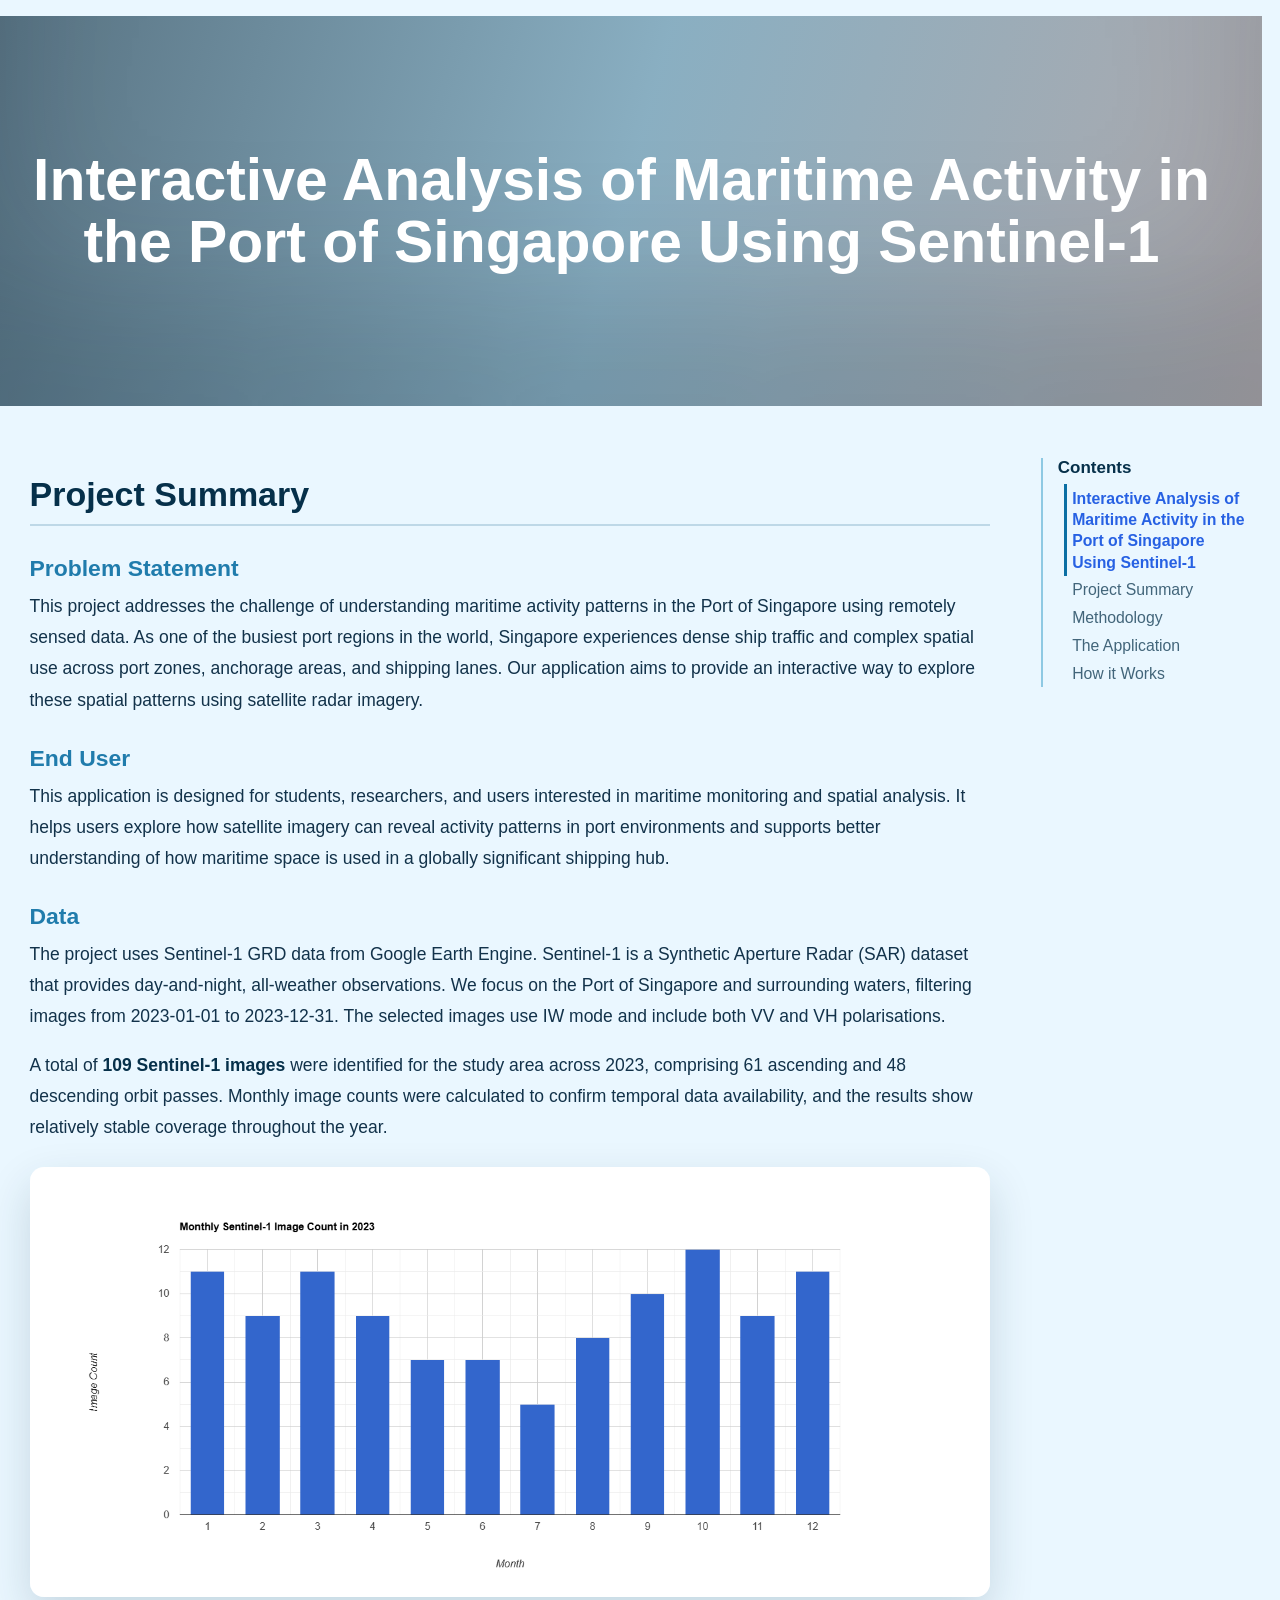
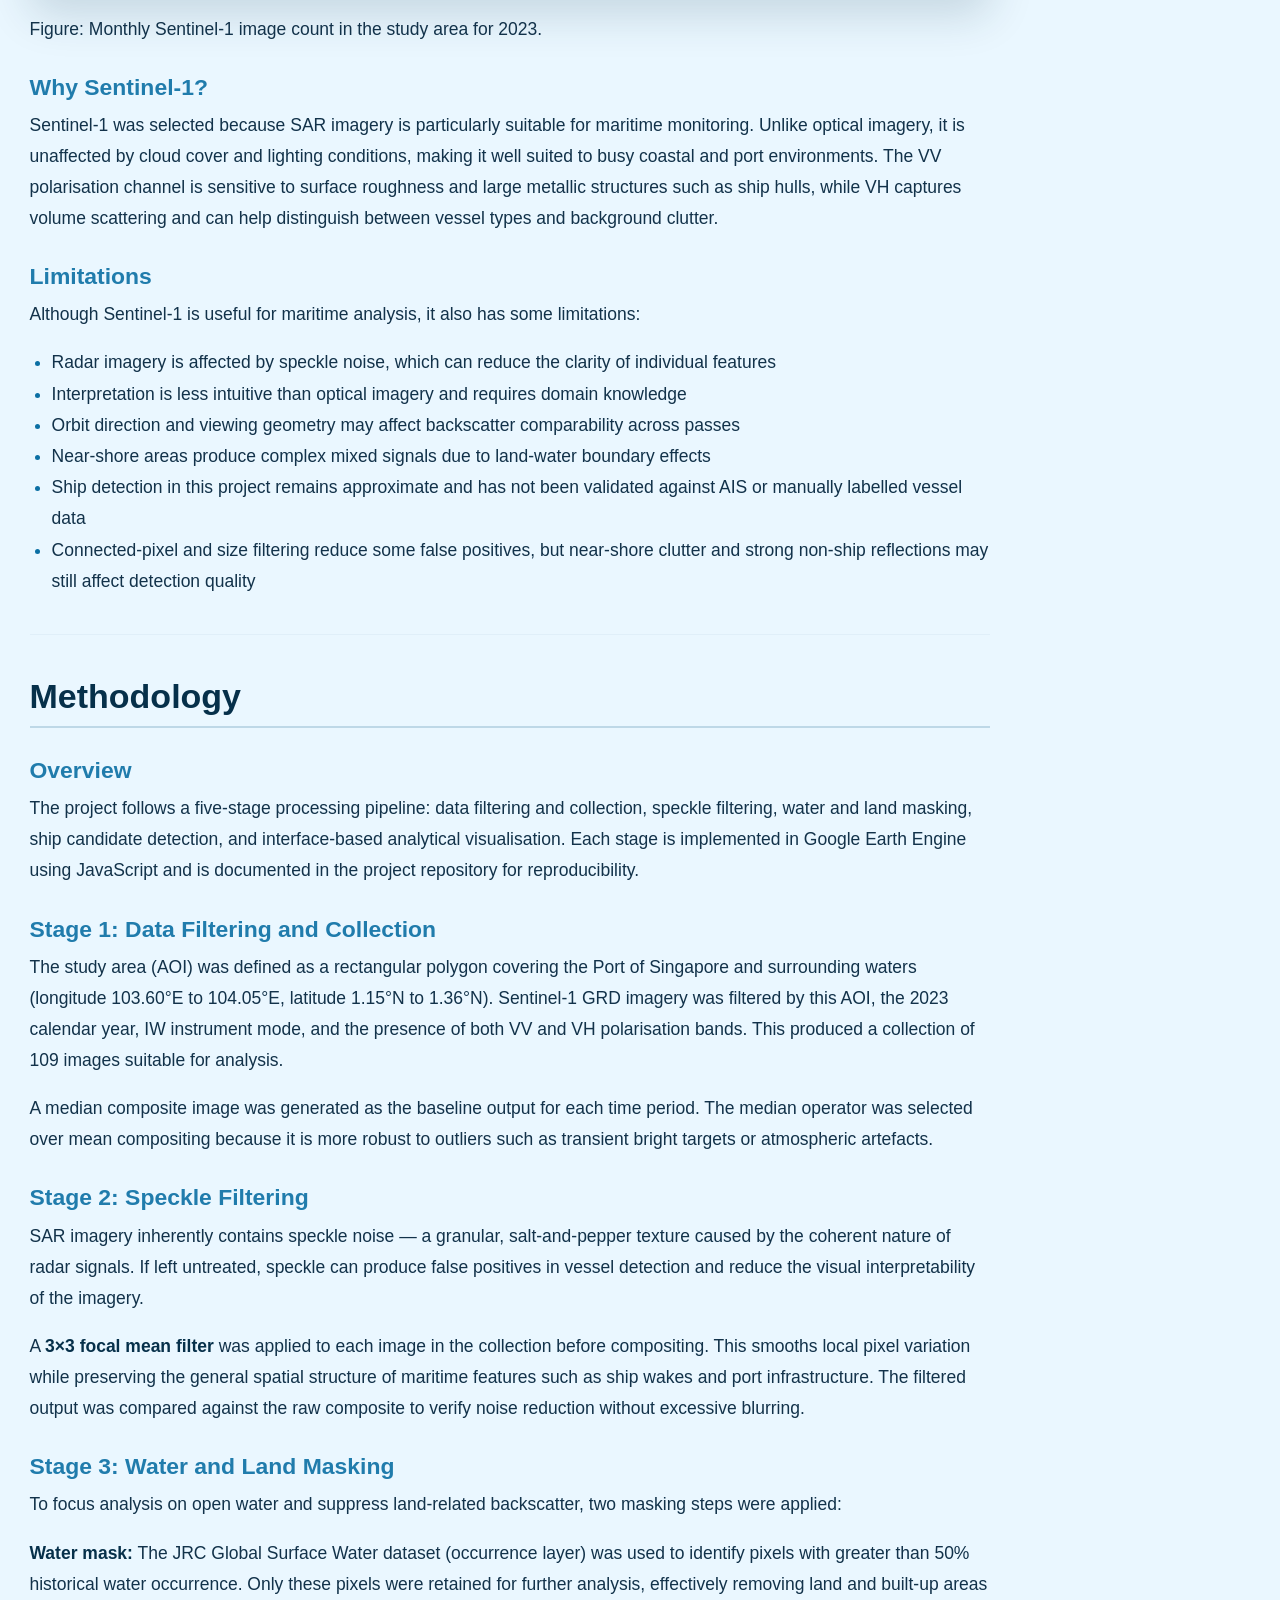
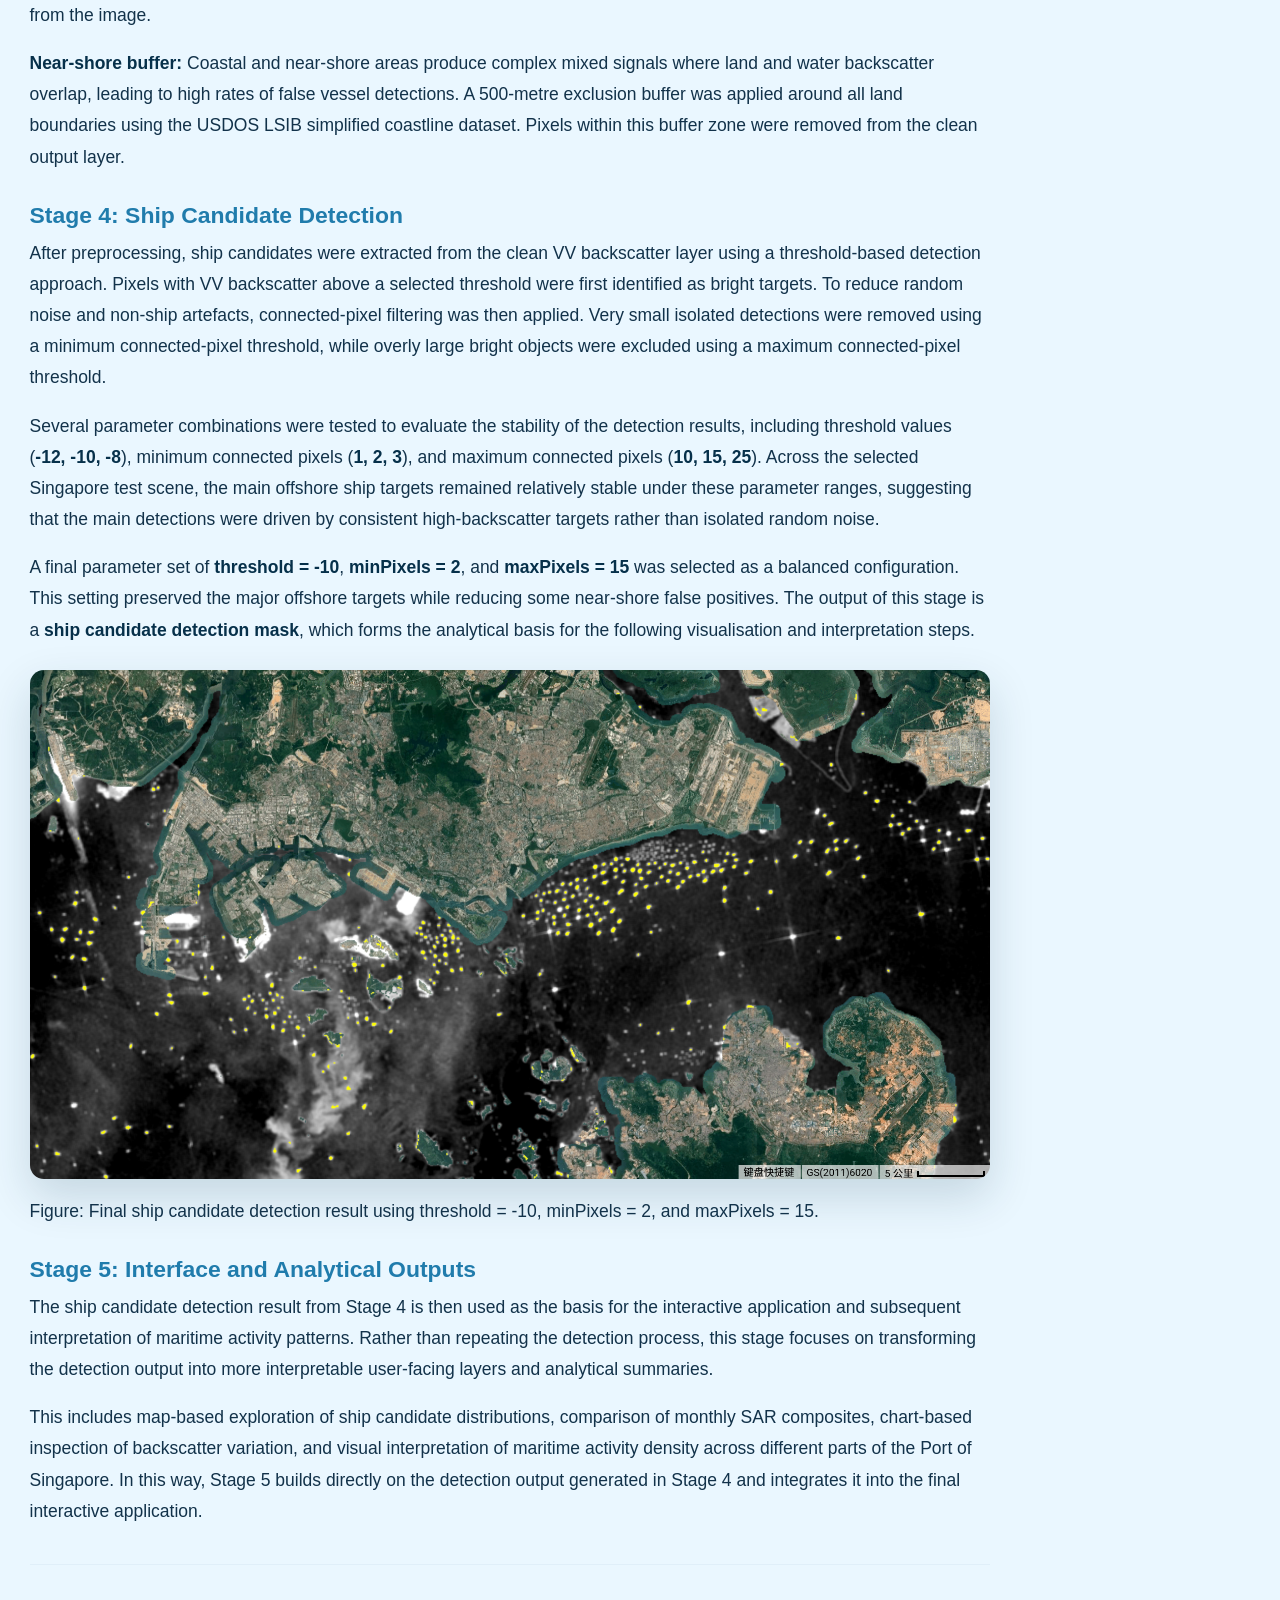
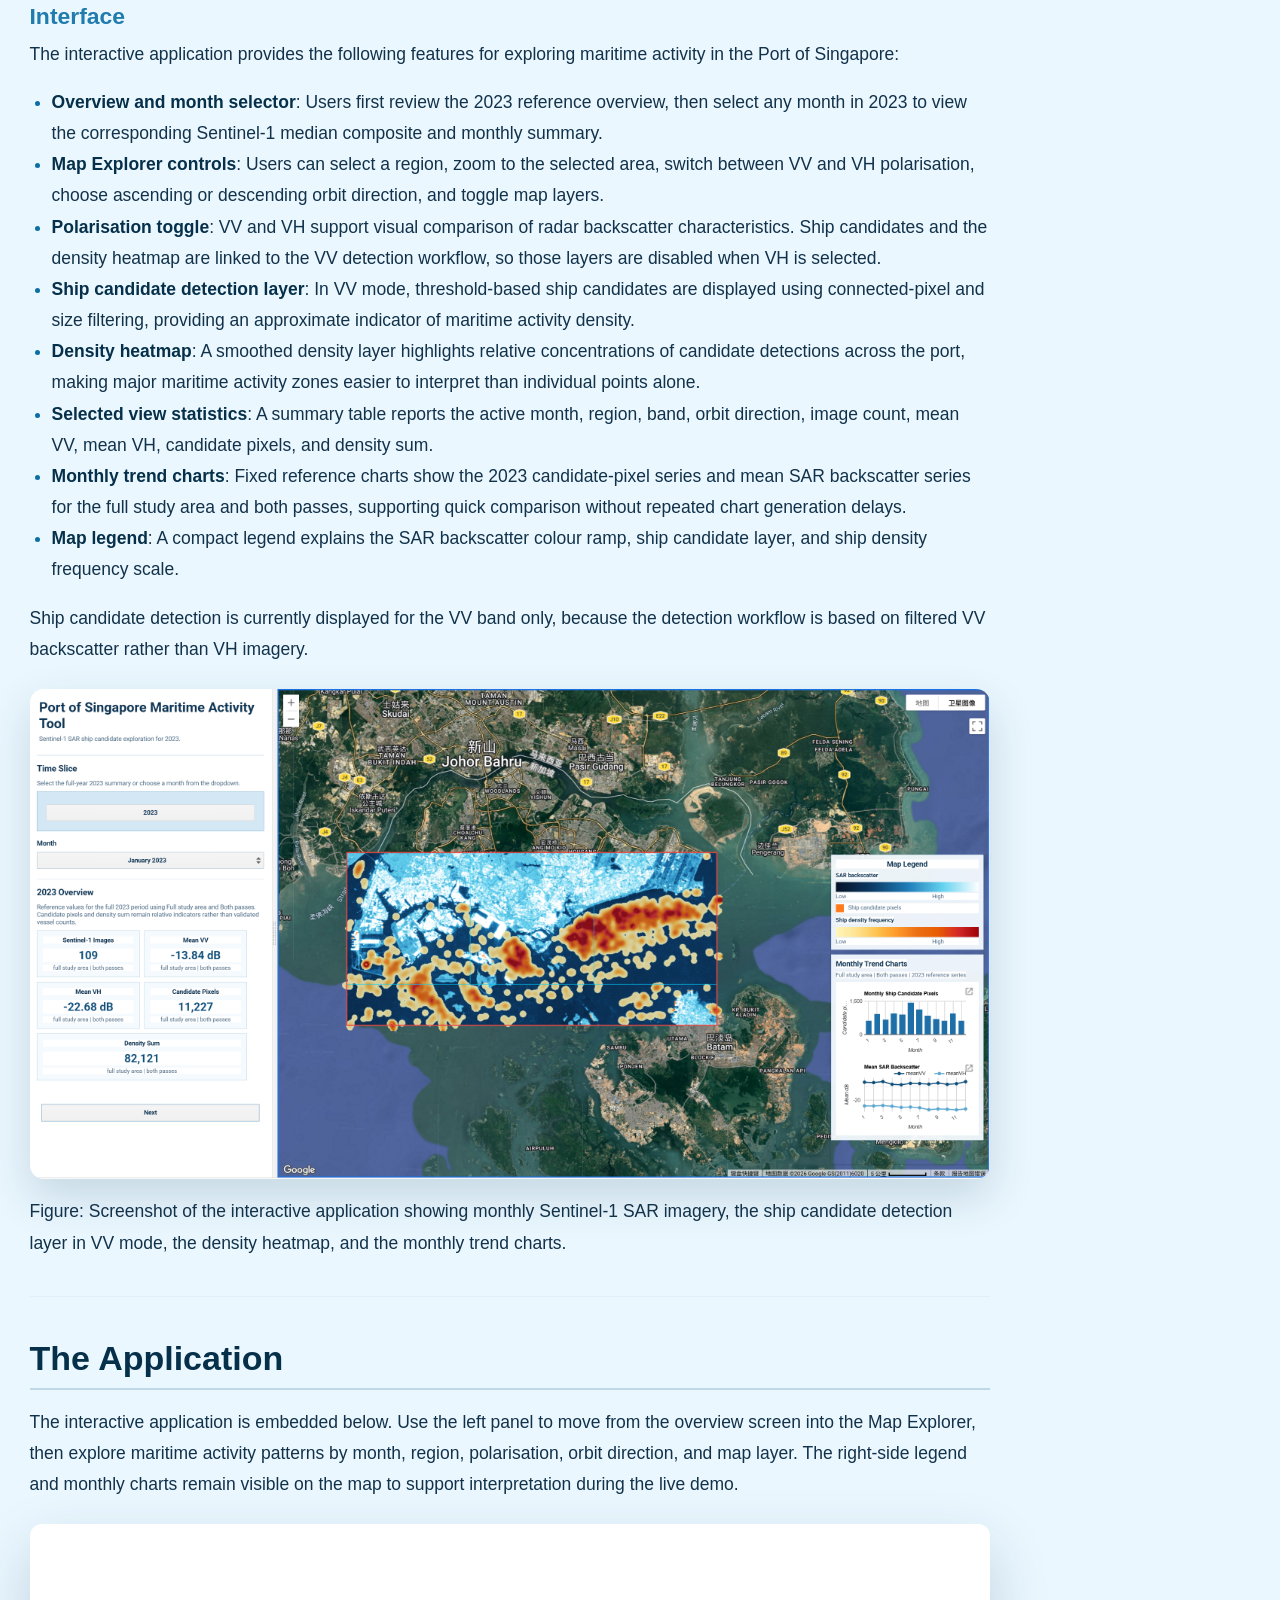
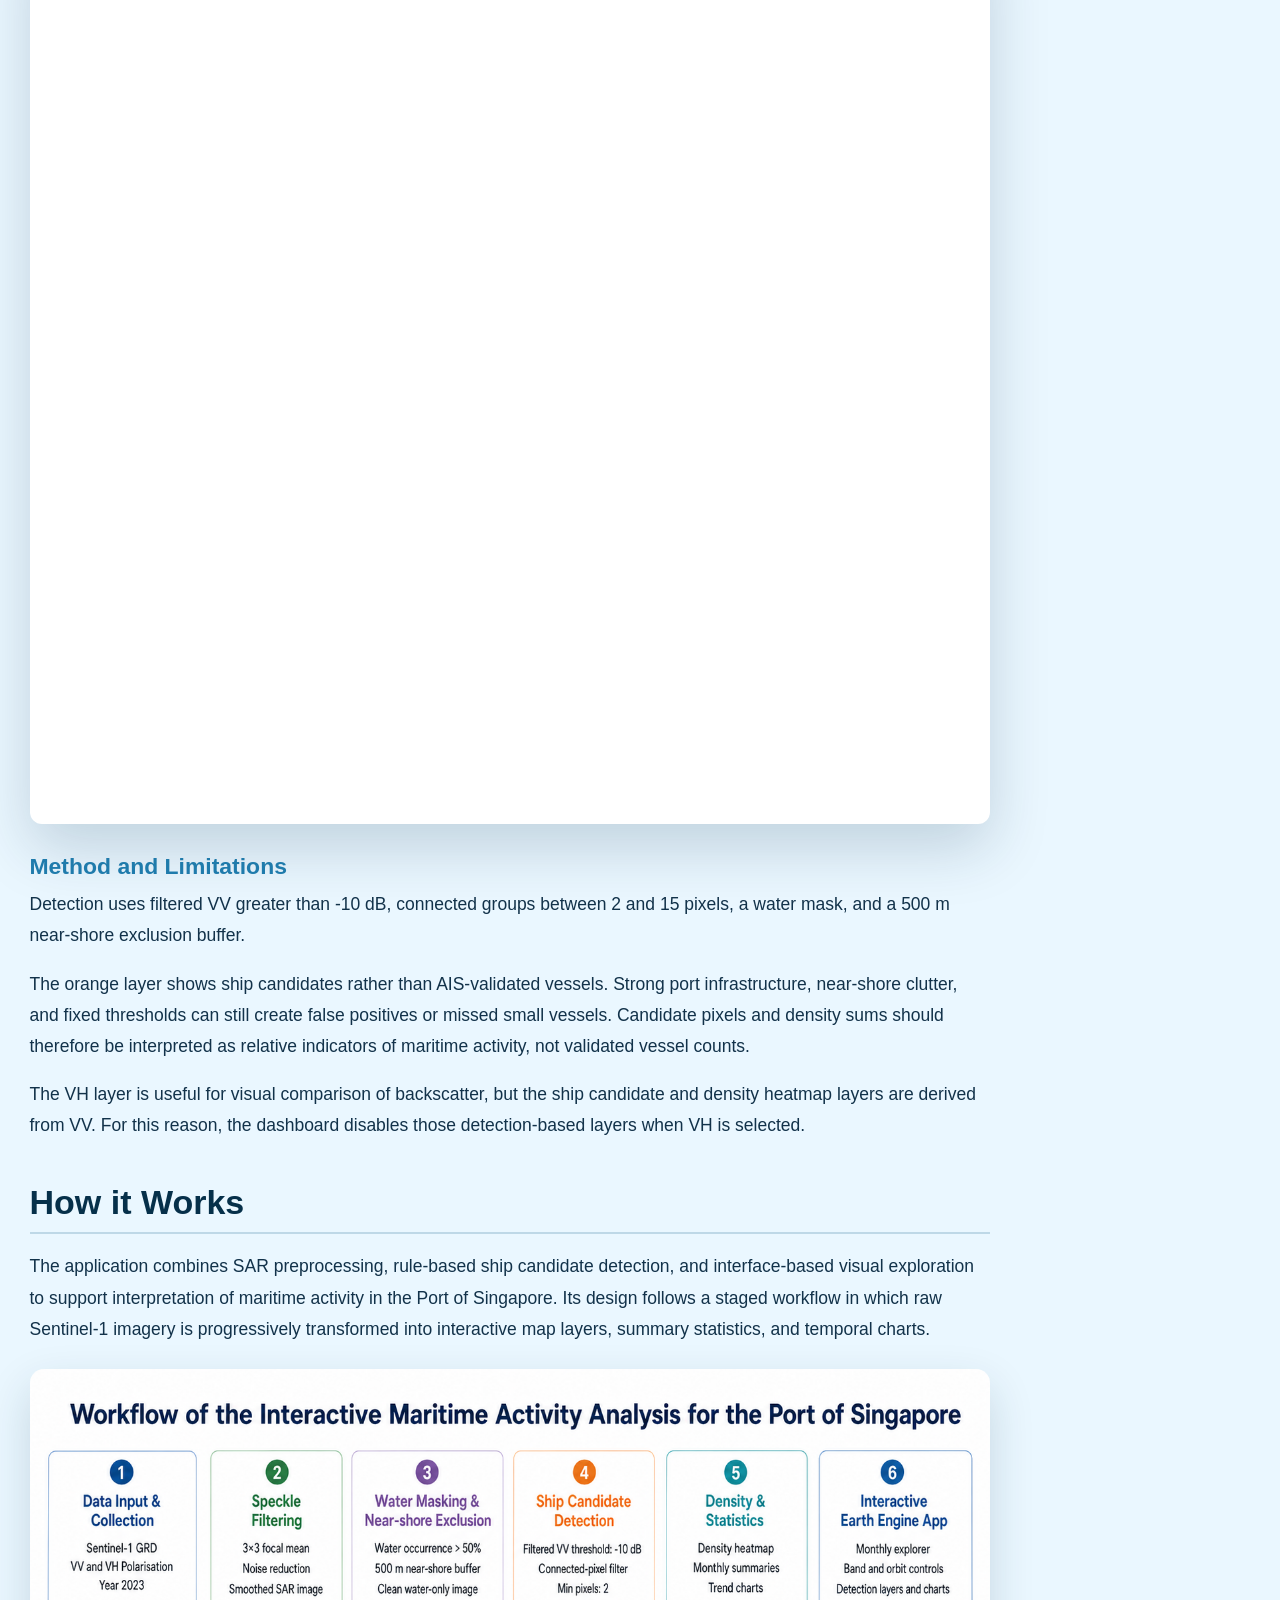
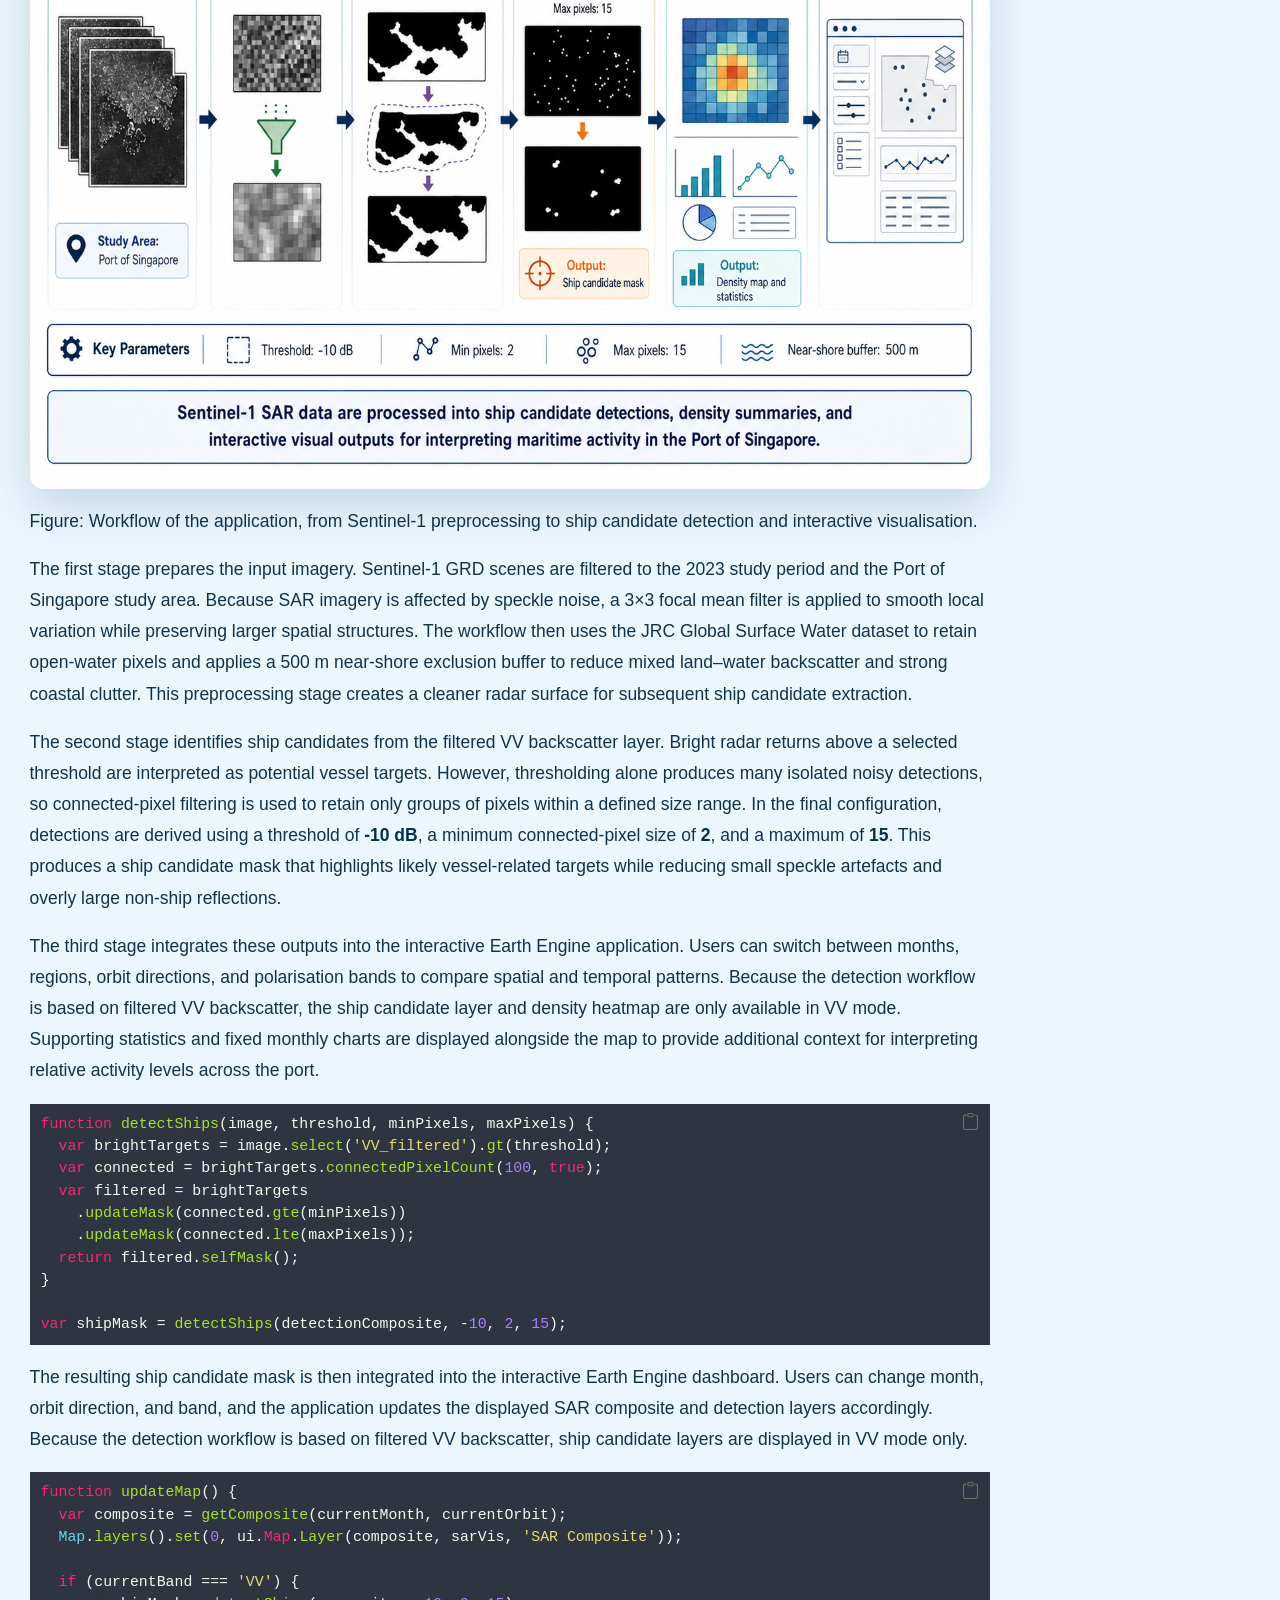
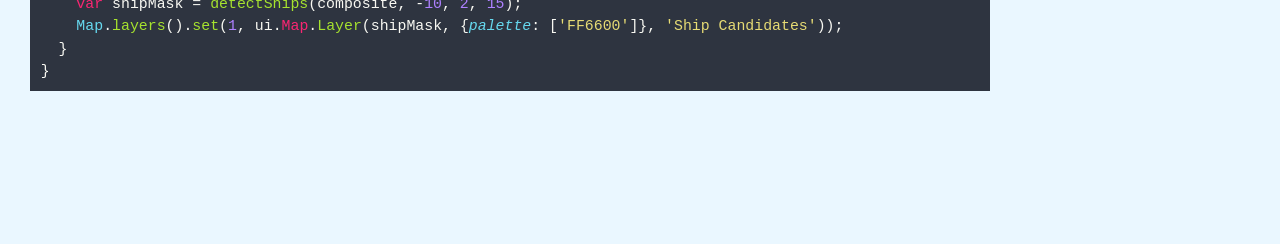
==== commit bf2346ba: "Render latest website updates" ====
--- a/docs/index.html
+++ b/docs/index.html
@@ -264,8 +264,10 @@
 <section id="how-it-works" class="level2">
 <h2 class="anchored" data-anchor-id="how-it-works">How it Works</h2>
 <p>The application combines SAR preprocessing, rule-based ship candidate detection, and interface-based visual exploration to support interpretation of maritime activity in the Port of Singapore. Its design follows a staged workflow in which raw Sentinel-1 imagery is progressively transformed into interactive map layers, summary statistics, and temporal charts.</p>
+<p><img src="images/flowchart.png" class="img-fluid"></p>
+<p>Figure: Workflow of the application, from Sentinel-1 preprocessing to ship candidate detection and interactive visualisation.</p>
 <p>The first stage prepares the input imagery. Sentinel-1 GRD scenes are filtered to the 2023 study period and the Port of Singapore study area. Because SAR imagery is affected by speckle noise, a 3×3 focal mean filter is applied to smooth local variation while preserving larger spatial structures. The workflow then uses the JRC Global Surface Water dataset to retain open-water pixels and applies a 500 m near-shore exclusion buffer to reduce mixed land–water backscatter and strong coastal clutter. This preprocessing stage creates a cleaner radar surface for subsequent ship candidate extraction.</p>
-<p>The second stage identifies ship candidates from the filtered VV backscatter layer. Bright radar returns above a selected threshold are interpreted as potential vessel targets. However, thresholding alone produces many isolated noisy detections, so connected-pixel filtering is used to retain only groups of pixels within a defined size range. In the final configuration, detections are derived using a threshold of <code>-10 dB</code>, a minimum connected-pixel size of <code>2</code>, and a maximum of <code>15</code>. This produces a ship candidate mask that highlights likely vessel-related targets while reducing small speckle artefacts and overly large non-ship reflections.</p>
+<p>The second stage identifies ship candidates from the filtered VV backscatter layer. Bright radar returns above a selected threshold are interpreted as potential vessel targets. However, thresholding alone produces many isolated noisy detections, so connected-pixel filtering is used to retain only groups of pixels within a defined size range. In the final configuration, detections are derived using a threshold of <strong>-10 dB</strong>, a minimum connected-pixel size of <strong>2</strong>, and a maximum of <strong>15</strong>. This produces a ship candidate mask that highlights likely vessel-related targets while reducing small speckle artefacts and overly large non-ship reflections.</p>
 <p>The third stage integrates these outputs into the interactive Earth Engine application. Users can switch between months, regions, orbit directions, and polarisation bands to compare spatial and temporal patterns. Because the detection workflow is based on filtered VV backscatter, the ship candidate layer and density heatmap are only available in VV mode. Supporting statistics and fixed monthly charts are displayed alongside the map to provide additional context for interpreting relative activity levels across the port.</p>
 <div class="code-copy-outer-scaffold"><div class="sourceCode" id="cb1"><pre class="sourceCode javascript code-with-copy"><code class="sourceCode javascript"><span id="cb1-1"><a href="#cb1-1" aria-hidden="true" tabindex="-1"></a><span class="kw">function</span> <span class="fu">detectShips</span>(image<span class="op">,</span> threshold<span class="op">,</span> minPixels<span class="op">,</span> maxPixels) {</span>
 <span id="cb1-2"><a href="#cb1-2" aria-hidden="true" tabindex="-1"></a>  <span class="kw">var</span> brightTargets <span class="op">=</span> image<span class="op">.</span><span class="fu">select</span>(<span class="st">'VV_filtered'</span>)<span class="op">.</span><span class="fu">gt</span>(threshold)<span class="op">;</span></span>
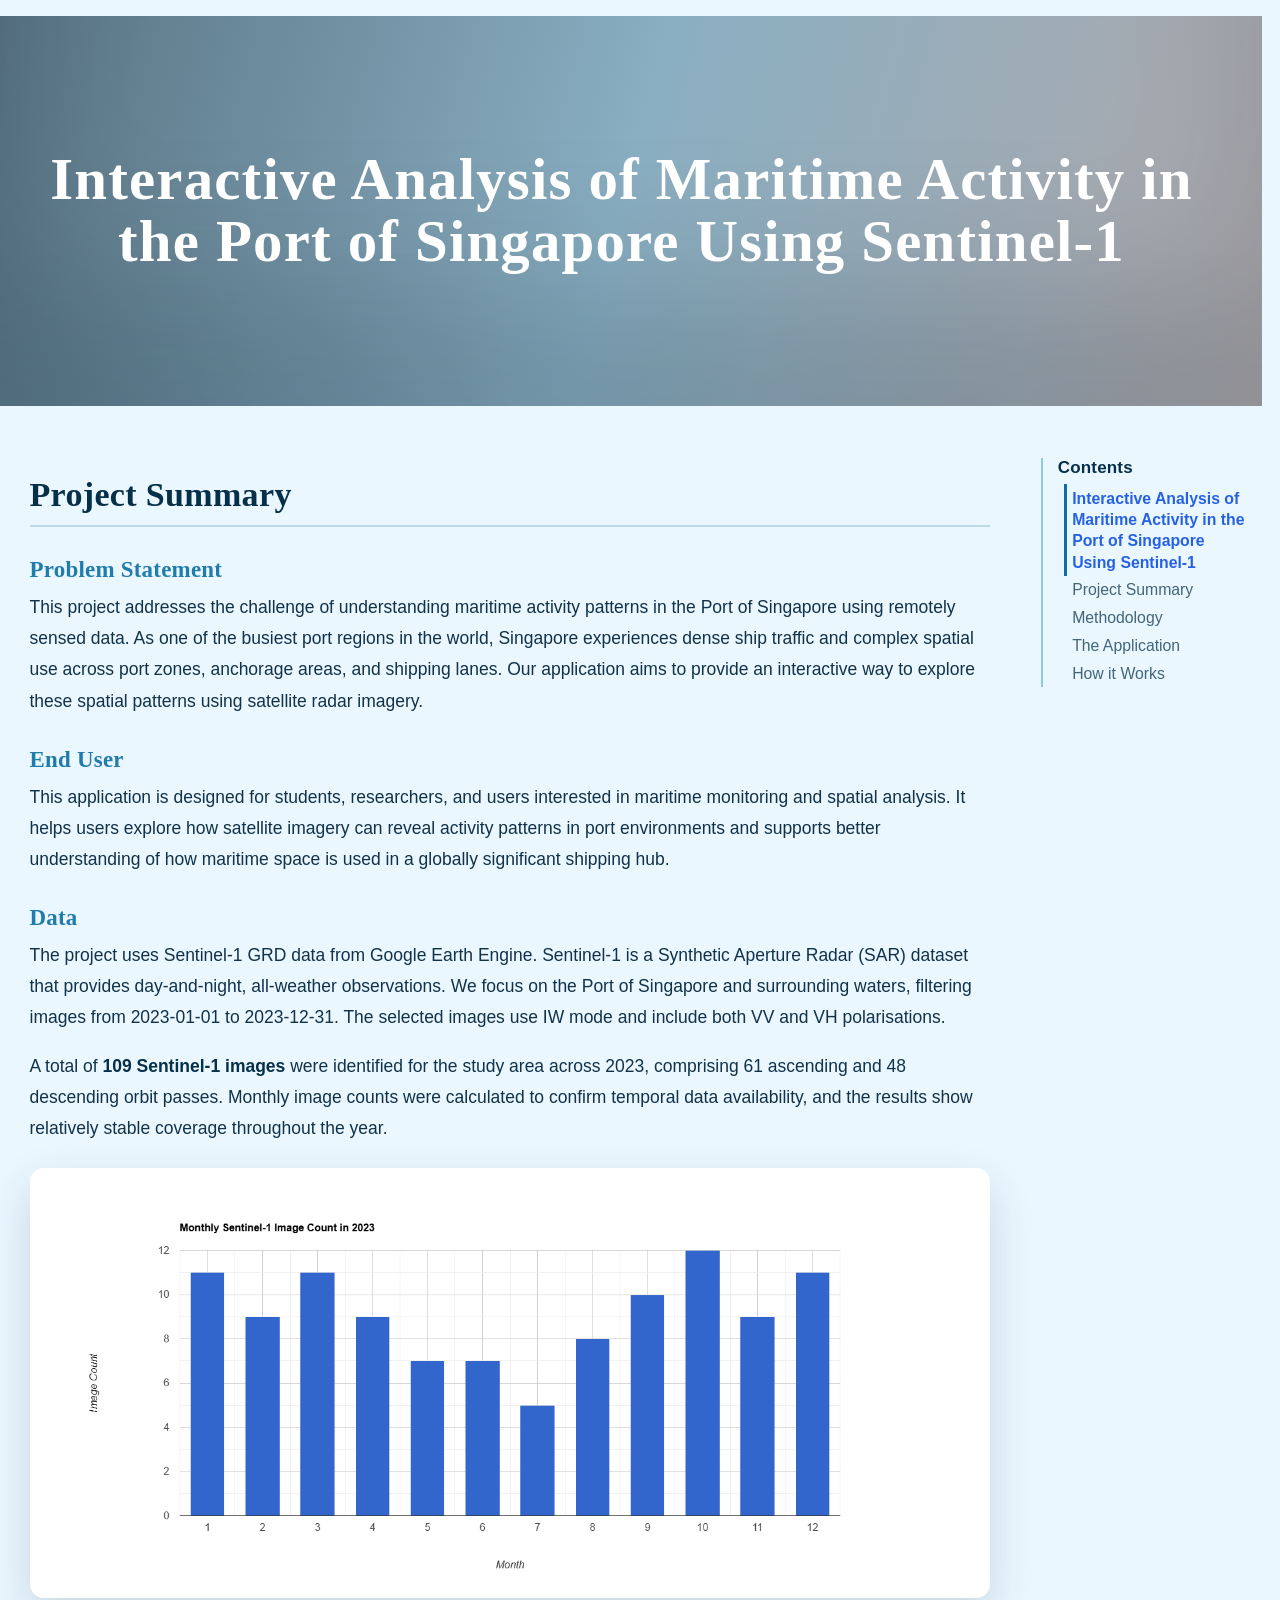
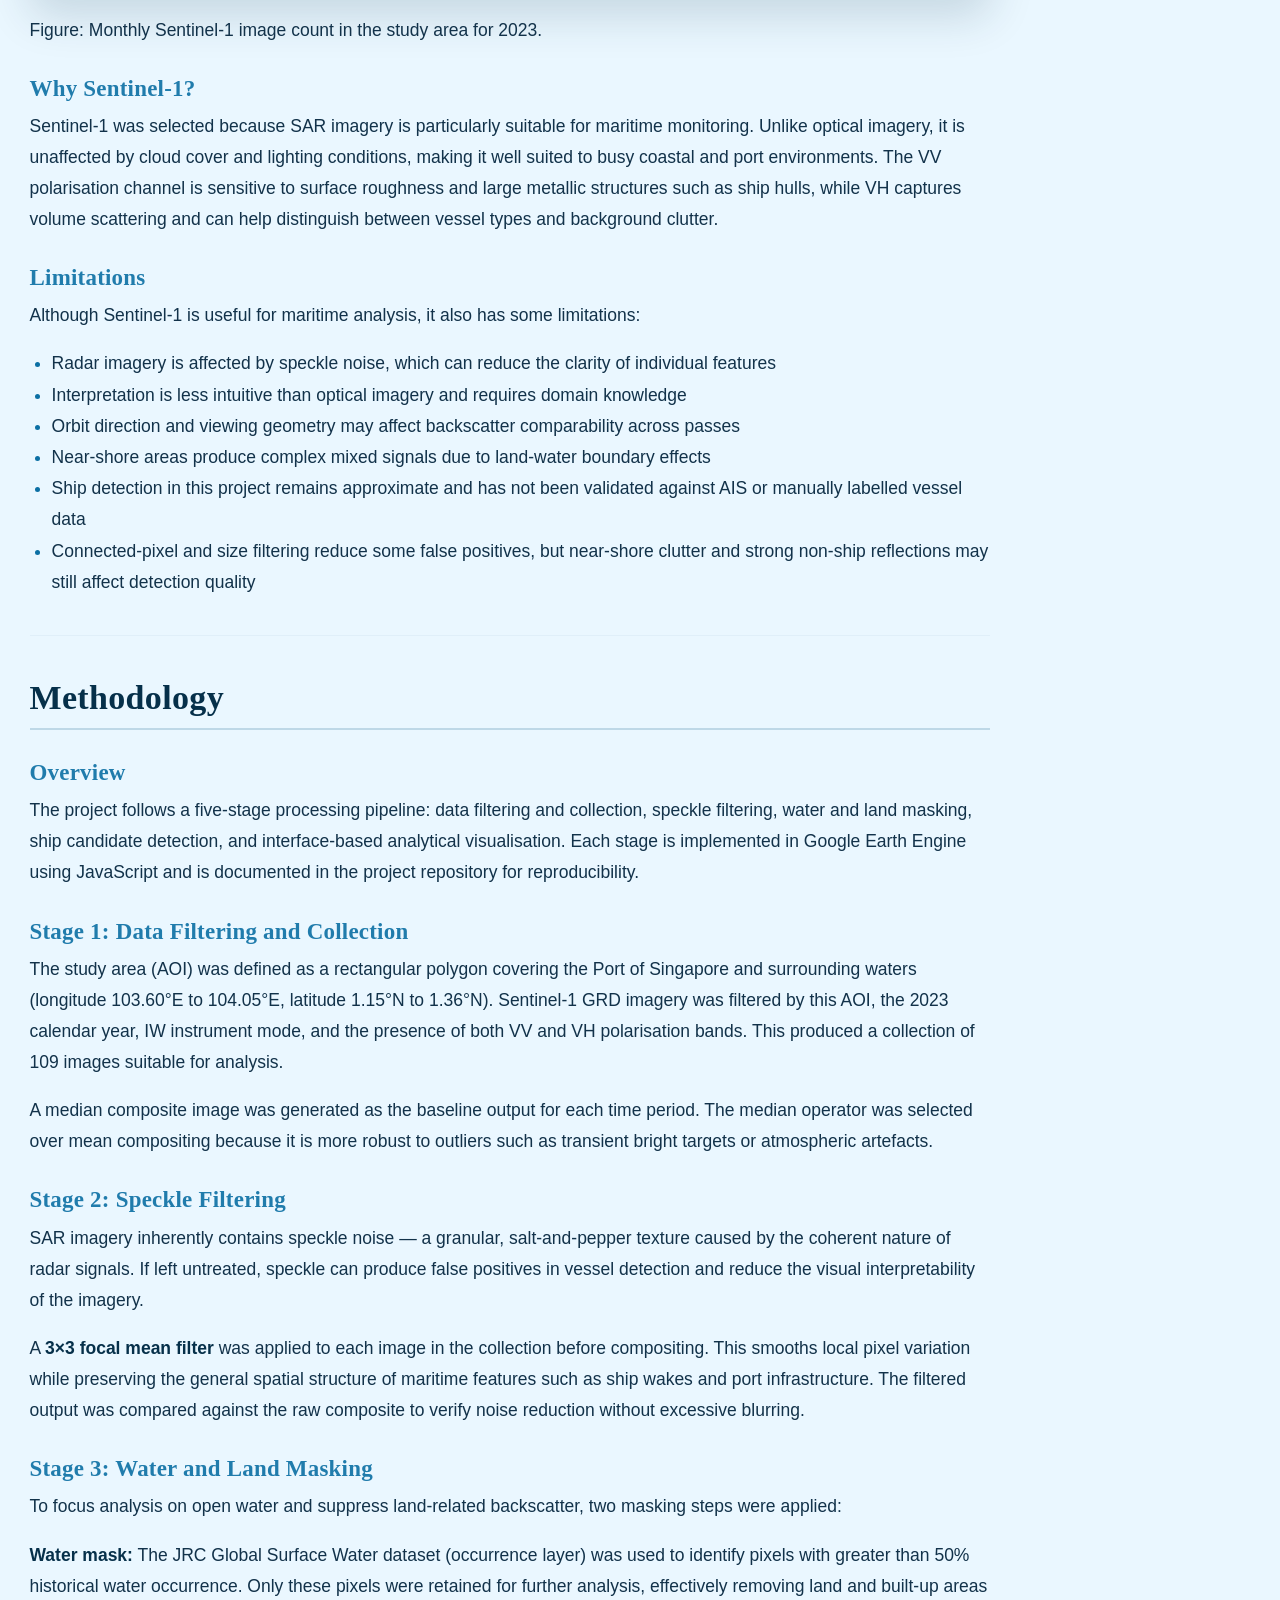
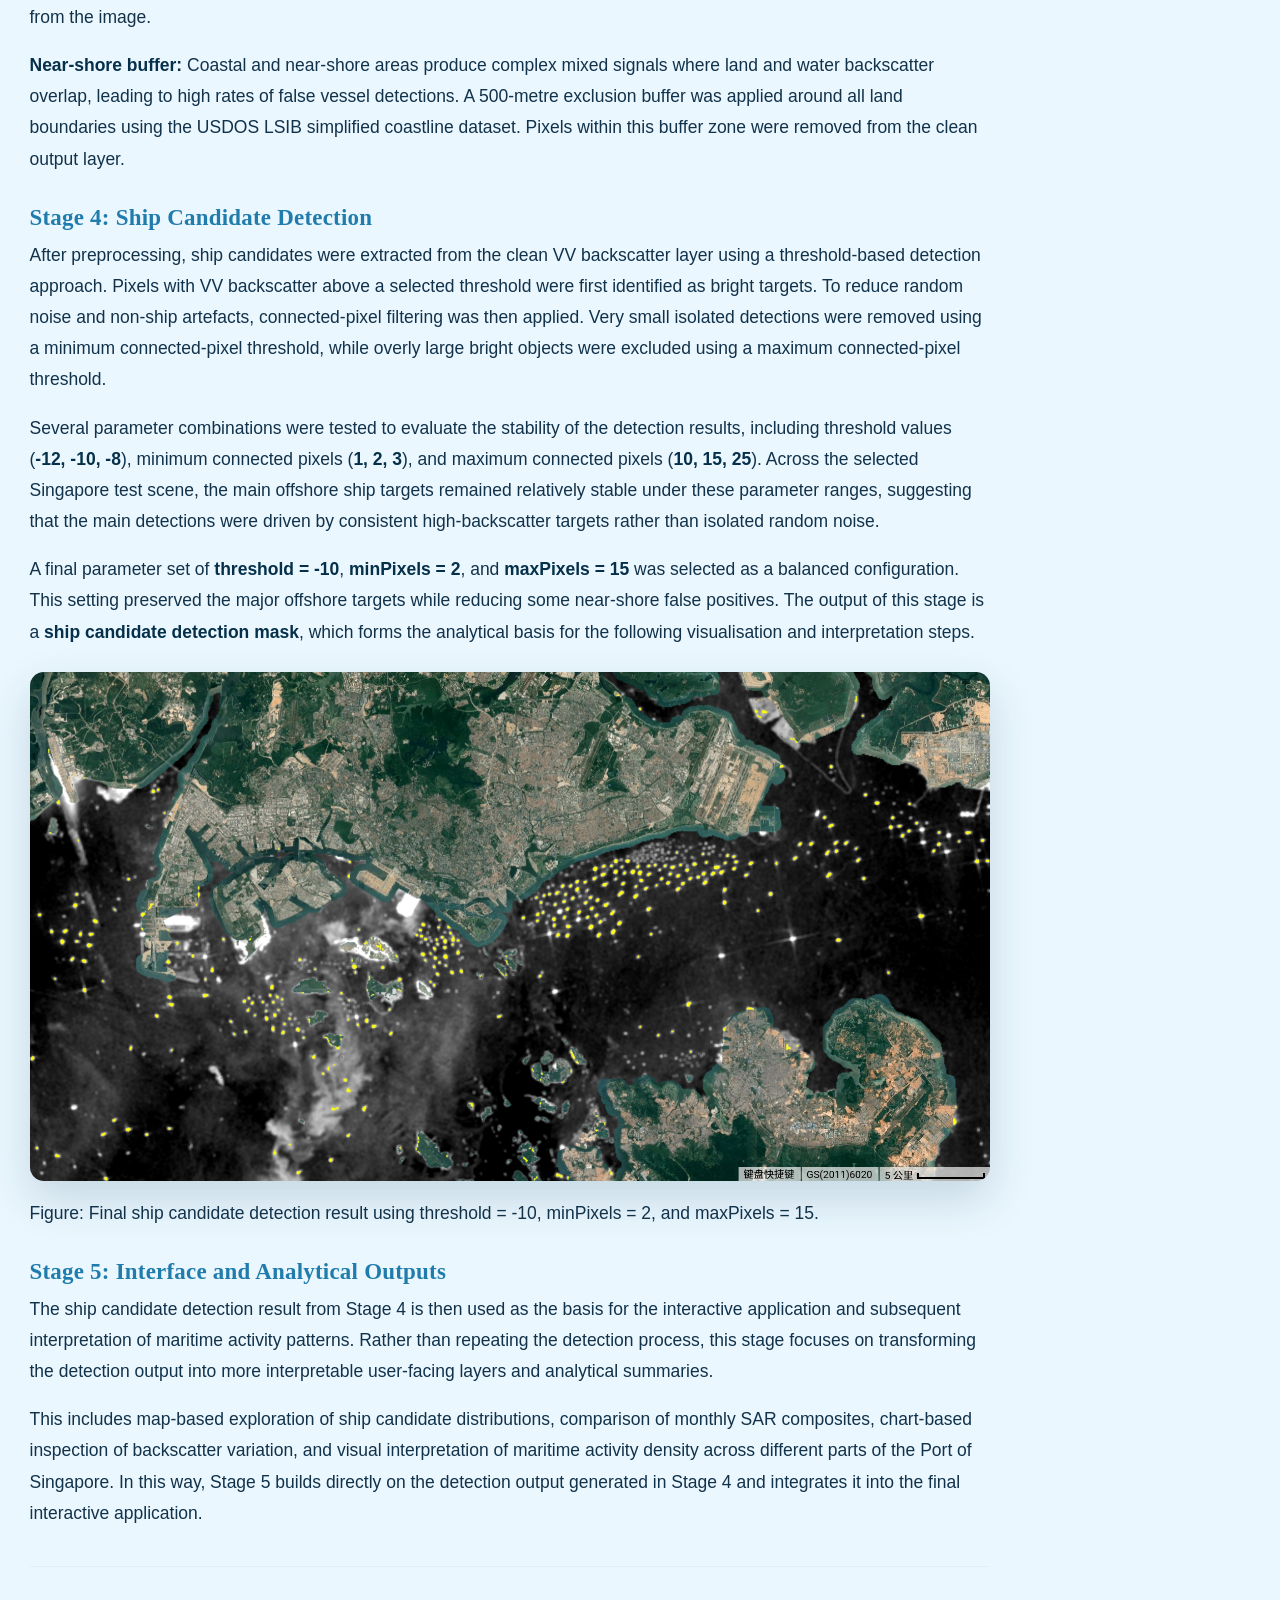
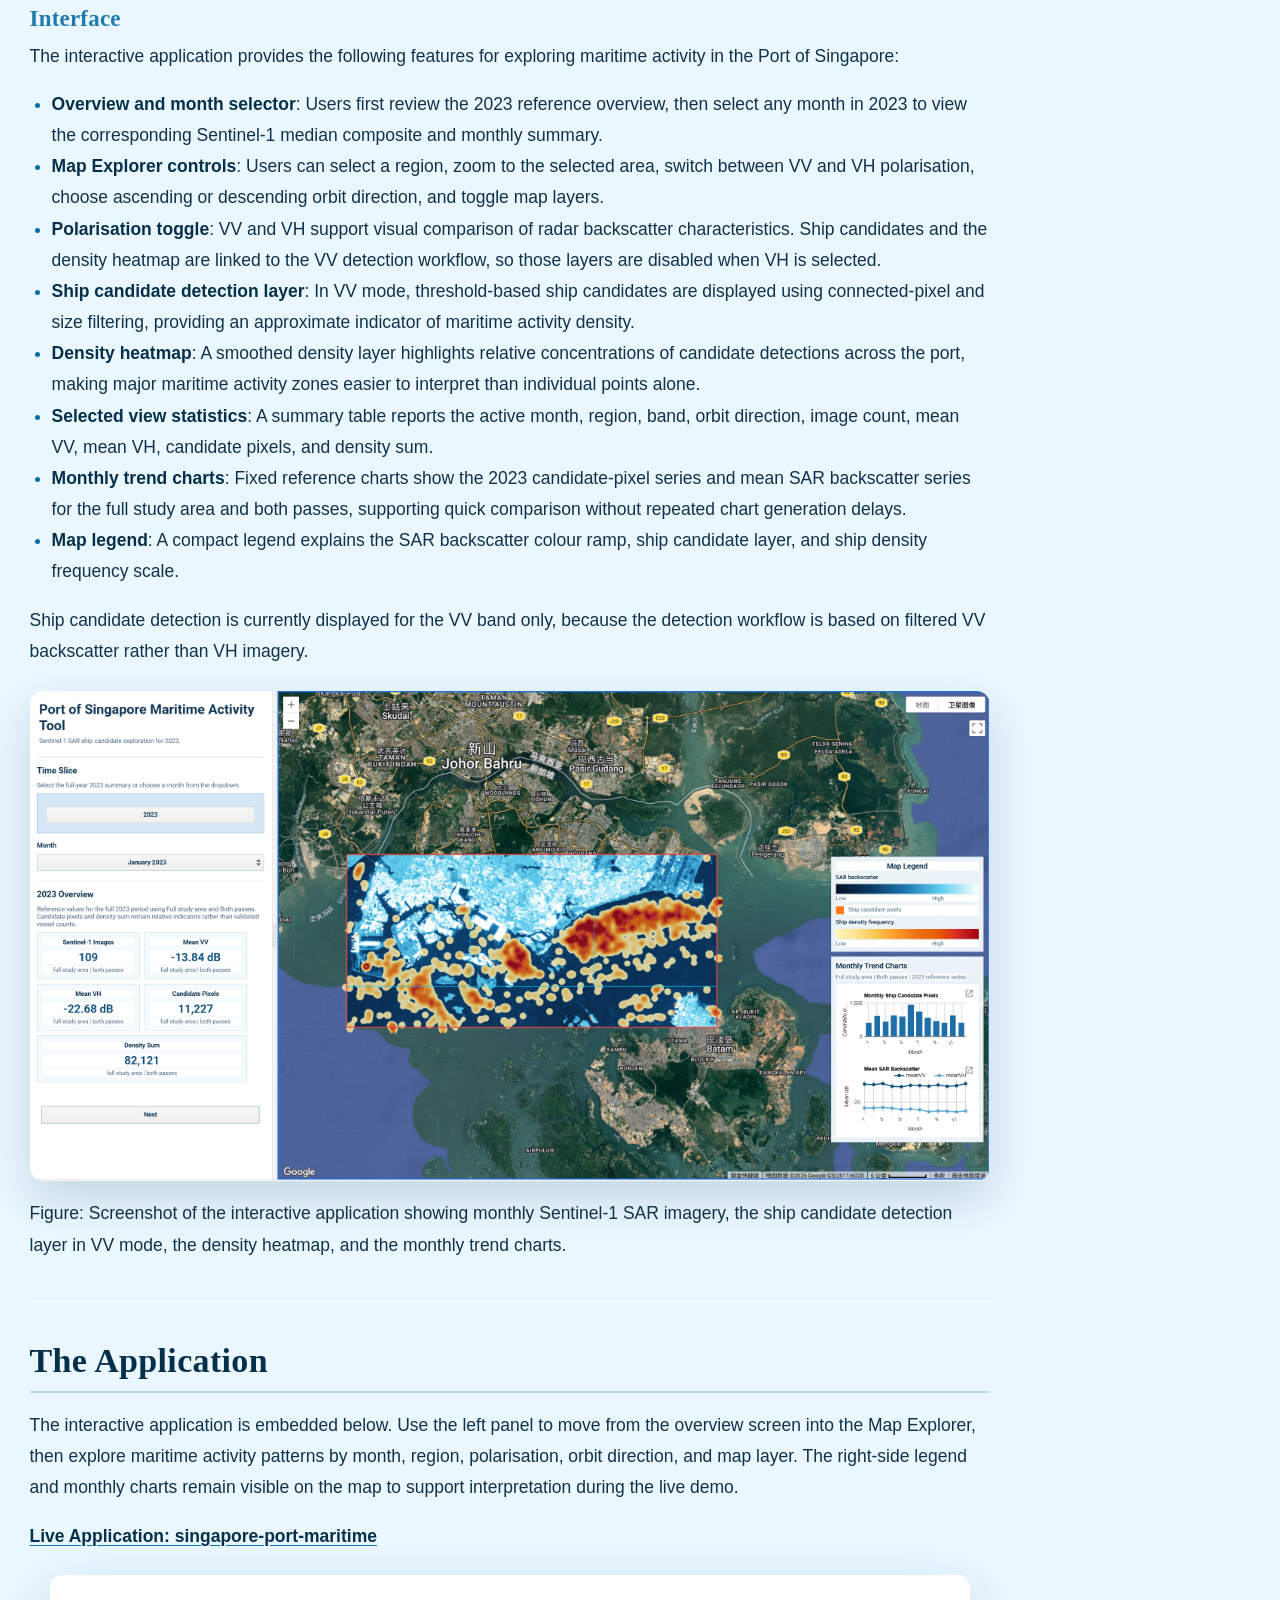
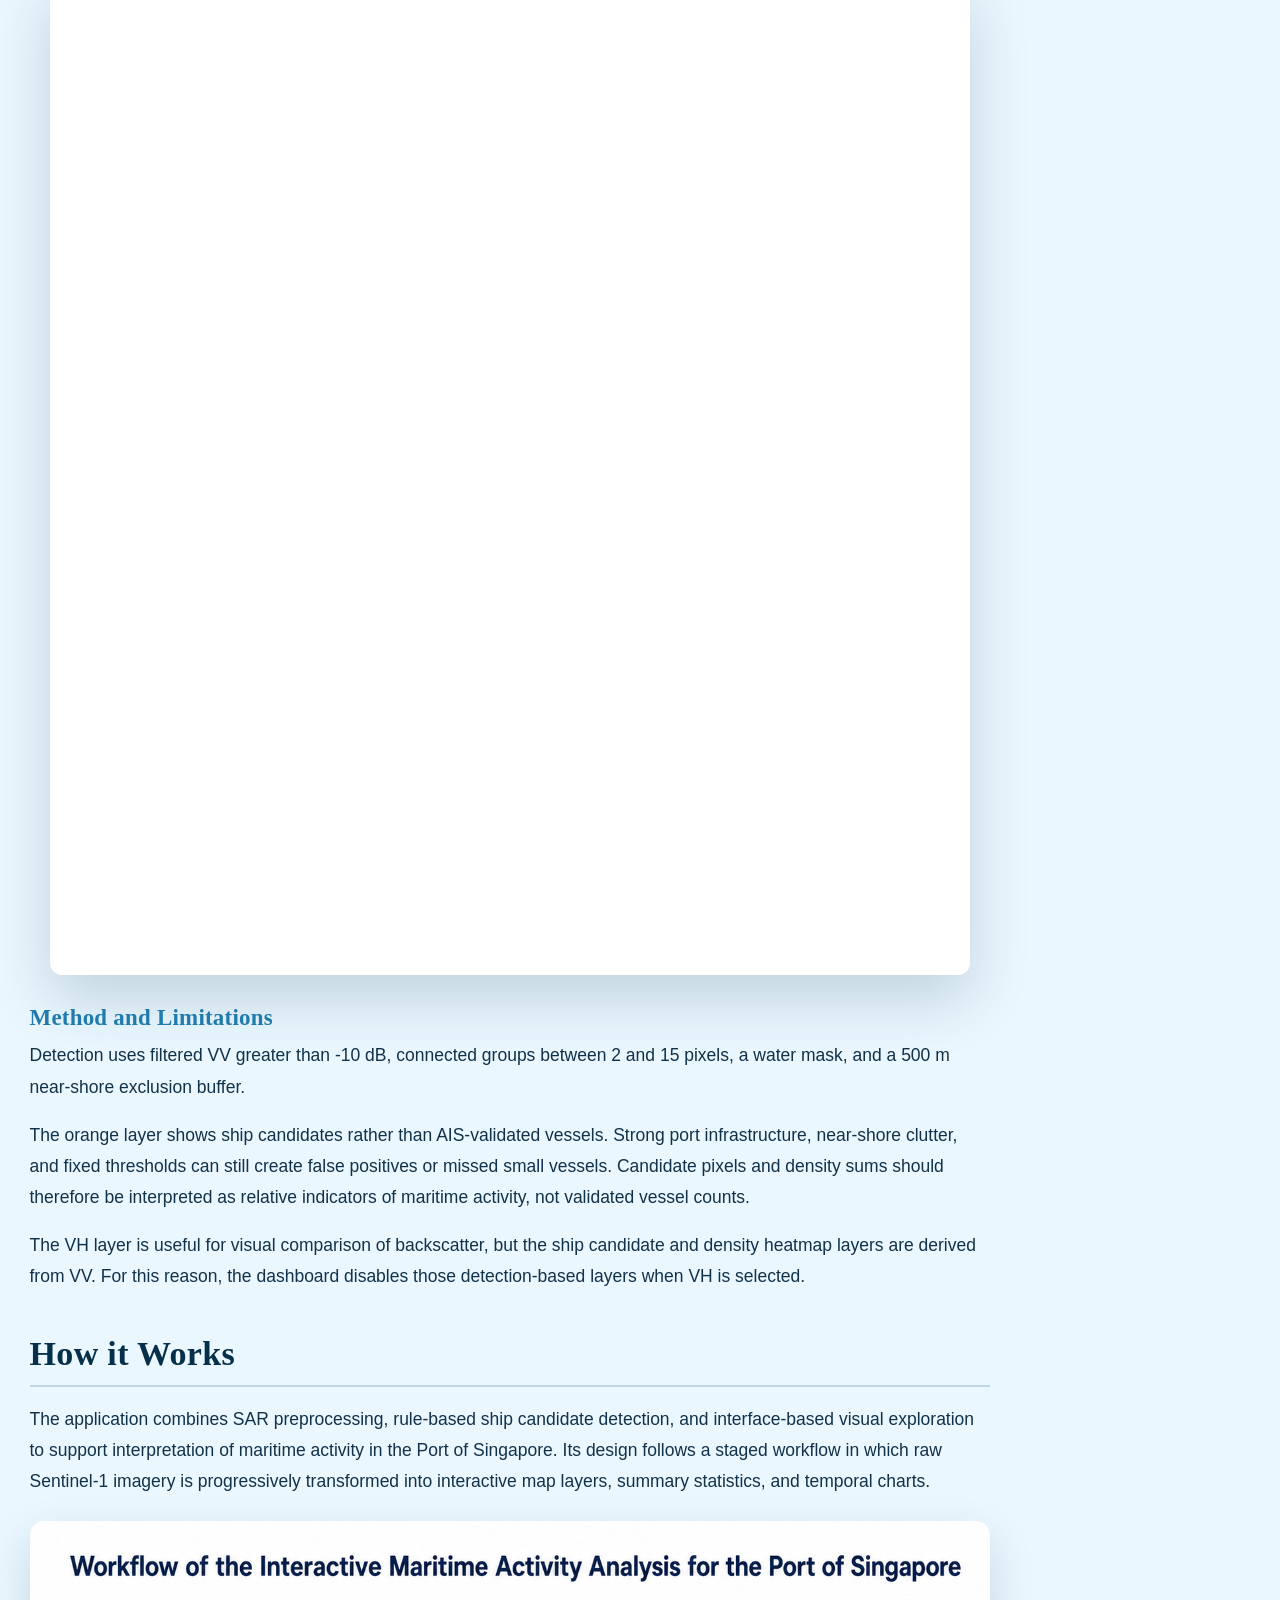
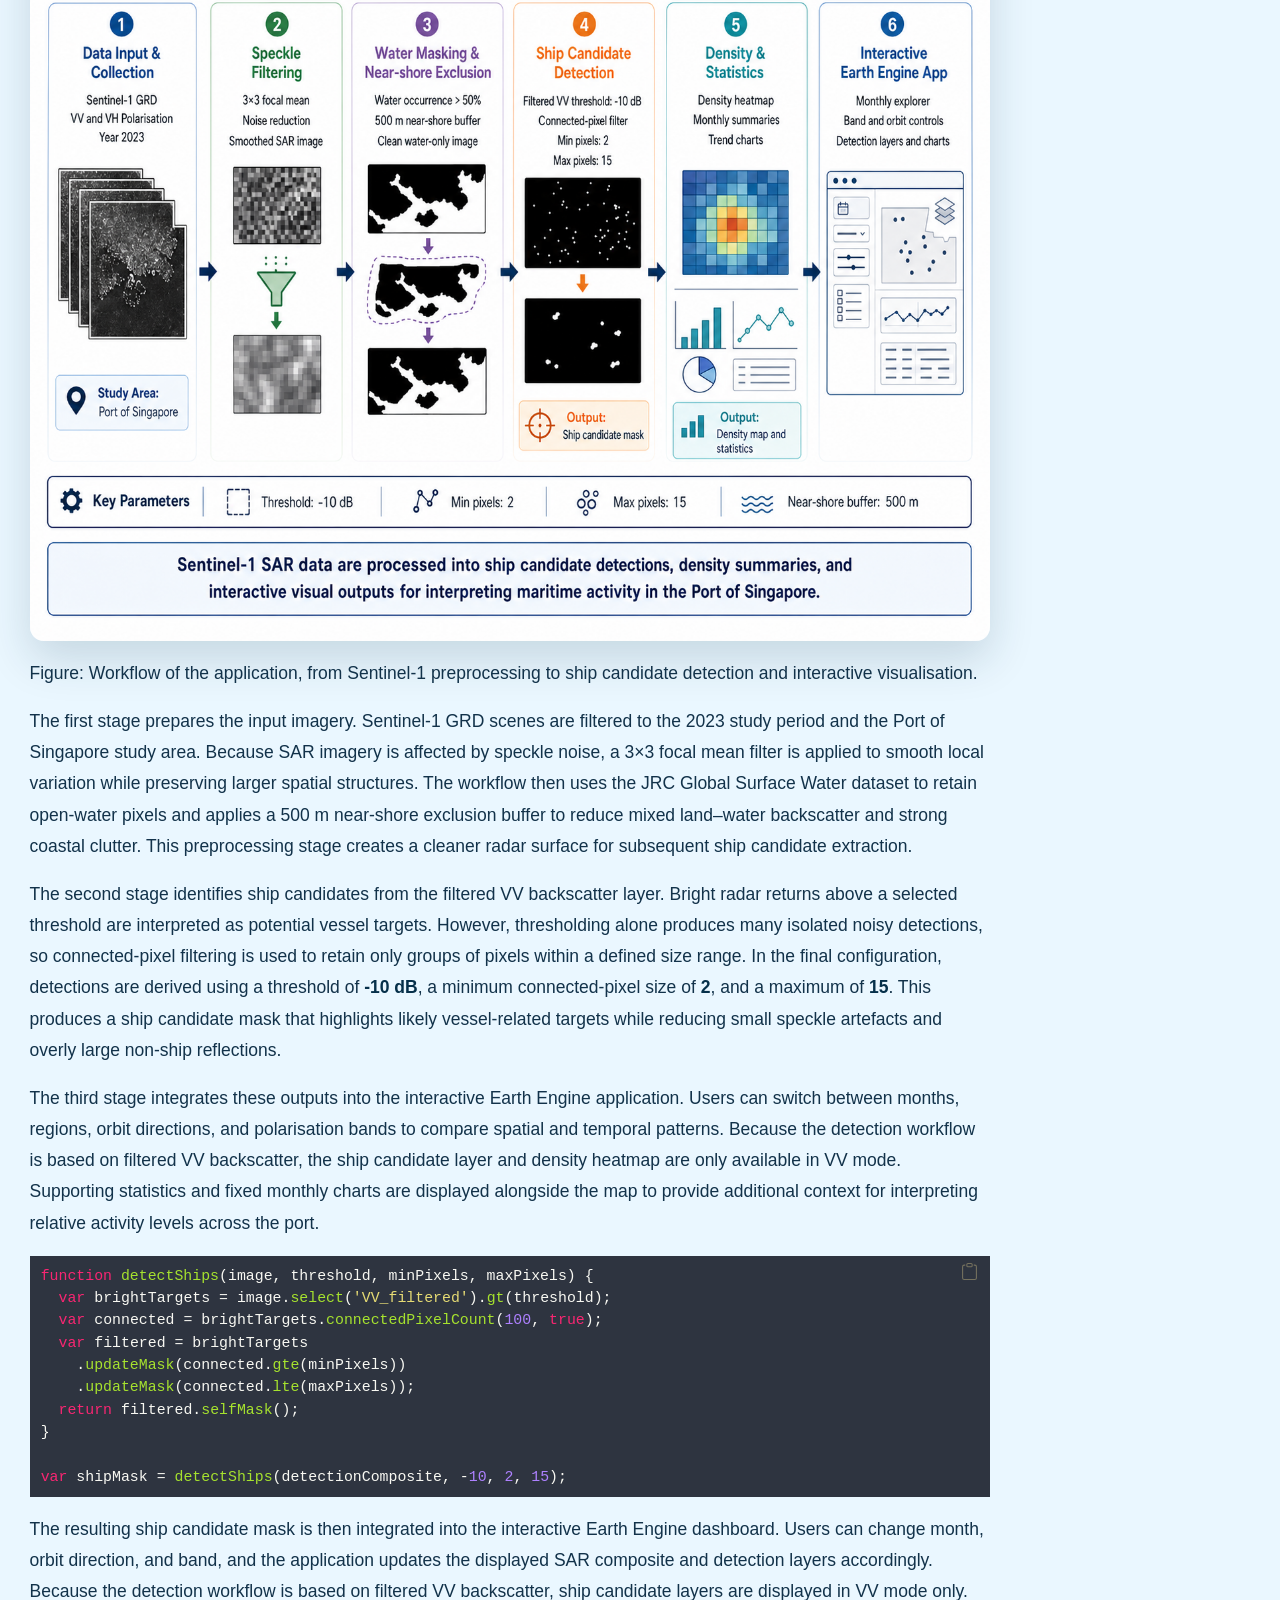
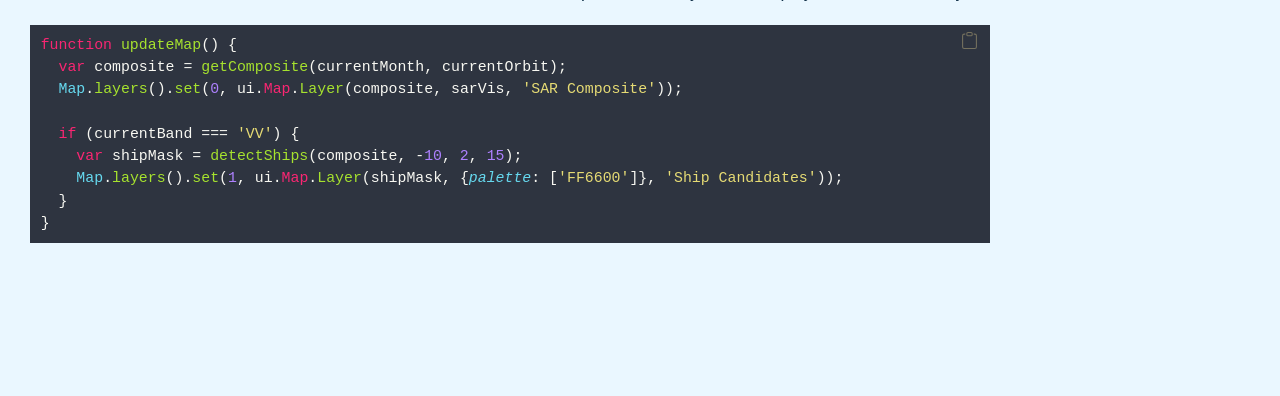
==== commit 4bc2d1ad: "Update application link and website layout" ====
--- a/docs/index.html
+++ b/docs/index.html
@@ -2,16 +2,13 @@
 <html xmlns="http://www.w3.org/1999/xhtml" lang="en" xml:lang="en"><head>
 
 <meta charset="utf-8">
-<meta name="generator" content="quarto-1.9.37">
+<meta name="generator" content="quarto-1.7.32">
 
 <meta name="viewport" content="width=device-width, initial-scale=1.0, user-scalable=yes">
 
 
 <title>Singapore Shipping Activity Dashboard</title>
 <style>
-/* Default styles provided by pandoc.
-** See https://pandoc.org/MANUAL.html#variables-for-html for config info.
-*/
 code{white-space: pre-wrap;}
 span.smallcaps{font-variant: small-caps;}
 div.columns{display: flex; gap: min(4vw, 1.5em);}
@@ -74,10 +71,10 @@
 <script src="site_libs/quarto-html/tippy.umd.min.js"></script>
 <script src="site_libs/quarto-html/anchor.min.js"></script>
 <link href="site_libs/quarto-html/tippy.css" rel="stylesheet">
-<link href="site_libs/quarto-html/quarto-syntax-highlighting-e19f81c97bc45f6835df6be9cce9fdc9.css" rel="stylesheet" id="quarto-text-highlighting-styles">
+<link href="site_libs/quarto-html/quarto-syntax-highlighting-9f30c2c2d2429ed22c1cf9f617479b3b.css" rel="stylesheet" id="quarto-text-highlighting-styles">
 <script src="site_libs/bootstrap/bootstrap.min.js"></script>
 <link href="site_libs/bootstrap/bootstrap-icons.css" rel="stylesheet">
-<link href="site_libs/bootstrap/bootstrap-443b18794f898080e8990b9a709c93f1.min.css" rel="stylesheet" append-hash="true" id="quarto-bootstrap" data-mode="light">
+<link href="site_libs/bootstrap/bootstrap-e3866b3096280c29da058bbe07245a78.min.css" rel="stylesheet" append-hash="true" id="quarto-bootstrap" data-mode="light">
 <script id="quarto-search-options" type="application/json">{
   "location": "sidebar",
   "copy-button": false,
@@ -252,6 +249,7 @@
 <section id="the-application" class="level2">
 <h2 class="anchored" data-anchor-id="the-application">The Application</h2>
 <p>The interactive application is embedded below. Use the left panel to move from the overview screen into the Map Explorer, then explore maritime activity patterns by month, region, polarisation, orbit direction, and map layer. The right-side legend and monthly charts remain visible on the map to support interpretation during the live demo.</p>
+<p><a href="https://week6-gee-coursework.projects.earthengine.app/view/singapore-port-maritime"><strong>Live Application: singapore-port-maritime</strong></a></p>
 <iframe class="gee-app-frame" title="Singapore Port Maritime Earth Engine application" src="https://week6-gee-coursework.projects.earthengine.app/view/singapore-port-maritime" allowfullscreen="" loading="lazy">
 </iframe>
 <section id="method-and-limitations" class="level3">
@@ -269,7 +267,7 @@
 <p>The first stage prepares the input imagery. Sentinel-1 GRD scenes are filtered to the 2023 study period and the Port of Singapore study area. Because SAR imagery is affected by speckle noise, a 3×3 focal mean filter is applied to smooth local variation while preserving larger spatial structures. The workflow then uses the JRC Global Surface Water dataset to retain open-water pixels and applies a 500 m near-shore exclusion buffer to reduce mixed land–water backscatter and strong coastal clutter. This preprocessing stage creates a cleaner radar surface for subsequent ship candidate extraction.</p>
 <p>The second stage identifies ship candidates from the filtered VV backscatter layer. Bright radar returns above a selected threshold are interpreted as potential vessel targets. However, thresholding alone produces many isolated noisy detections, so connected-pixel filtering is used to retain only groups of pixels within a defined size range. In the final configuration, detections are derived using a threshold of <strong>-10 dB</strong>, a minimum connected-pixel size of <strong>2</strong>, and a maximum of <strong>15</strong>. This produces a ship candidate mask that highlights likely vessel-related targets while reducing small speckle artefacts and overly large non-ship reflections.</p>
 <p>The third stage integrates these outputs into the interactive Earth Engine application. Users can switch between months, regions, orbit directions, and polarisation bands to compare spatial and temporal patterns. Because the detection workflow is based on filtered VV backscatter, the ship candidate layer and density heatmap are only available in VV mode. Supporting statistics and fixed monthly charts are displayed alongside the map to provide additional context for interpreting relative activity levels across the port.</p>
-<div class="code-copy-outer-scaffold"><div class="sourceCode" id="cb1"><pre class="sourceCode javascript code-with-copy"><code class="sourceCode javascript"><span id="cb1-1"><a href="#cb1-1" aria-hidden="true" tabindex="-1"></a><span class="kw">function</span> <span class="fu">detectShips</span>(image<span class="op">,</span> threshold<span class="op">,</span> minPixels<span class="op">,</span> maxPixels) {</span>
+<div class="sourceCode" id="cb1"><pre class="sourceCode javascript code-with-copy"><code class="sourceCode javascript"><span id="cb1-1"><a href="#cb1-1" aria-hidden="true" tabindex="-1"></a><span class="kw">function</span> <span class="fu">detectShips</span>(image<span class="op">,</span> threshold<span class="op">,</span> minPixels<span class="op">,</span> maxPixels) {</span>
 <span id="cb1-2"><a href="#cb1-2" aria-hidden="true" tabindex="-1"></a>  <span class="kw">var</span> brightTargets <span class="op">=</span> image<span class="op">.</span><span class="fu">select</span>(<span class="st">'VV_filtered'</span>)<span class="op">.</span><span class="fu">gt</span>(threshold)<span class="op">;</span></span>
 <span id="cb1-3"><a href="#cb1-3" aria-hidden="true" tabindex="-1"></a>  <span class="kw">var</span> connected <span class="op">=</span> brightTargets<span class="op">.</span><span class="fu">connectedPixelCount</span>(<span class="dv">100</span><span class="op">,</span> <span class="kw">true</span>)<span class="op">;</span></span>
 <span id="cb1-4"><a href="#cb1-4" aria-hidden="true" tabindex="-1"></a>  <span class="kw">var</span> filtered <span class="op">=</span> brightTargets</span>
@@ -278,9 +276,9 @@
 <span id="cb1-7"><a href="#cb1-7" aria-hidden="true" tabindex="-1"></a>  <span class="cf">return</span> filtered<span class="op">.</span><span class="fu">selfMask</span>()<span class="op">;</span></span>
 <span id="cb1-8"><a href="#cb1-8" aria-hidden="true" tabindex="-1"></a>}</span>
 <span id="cb1-9"><a href="#cb1-9" aria-hidden="true" tabindex="-1"></a></span>
-<span id="cb1-10"><a href="#cb1-10" aria-hidden="true" tabindex="-1"></a><span class="kw">var</span> shipMask <span class="op">=</span> <span class="fu">detectShips</span>(detectionComposite<span class="op">,</span> <span class="op">-</span><span class="dv">10</span><span class="op">,</span> <span class="dv">2</span><span class="op">,</span> <span class="dv">15</span>)<span class="op">;</span></span></code></pre></div><button title="Copy to Clipboard" class="code-copy-button"><i class="bi"></i></button></div>
+<span id="cb1-10"><a href="#cb1-10" aria-hidden="true" tabindex="-1"></a><span class="kw">var</span> shipMask <span class="op">=</span> <span class="fu">detectShips</span>(detectionComposite<span class="op">,</span> <span class="op">-</span><span class="dv">10</span><span class="op">,</span> <span class="dv">2</span><span class="op">,</span> <span class="dv">15</span>)<span class="op">;</span></span></code><button title="Copy to Clipboard" class="code-copy-button"><i class="bi"></i></button></pre></div>
 <p>The resulting ship candidate mask is then integrated into the interactive Earth Engine dashboard. Users can change month, orbit direction, and band, and the application updates the displayed SAR composite and detection layers accordingly. Because the detection workflow is based on filtered VV backscatter, ship candidate layers are displayed in VV mode only.</p>
-<div class="code-copy-outer-scaffold"><div class="sourceCode" id="cb2"><pre class="sourceCode javascript code-with-copy"><code class="sourceCode javascript"><span id="cb2-1"><a href="#cb2-1" aria-hidden="true" tabindex="-1"></a><span class="kw">function</span> <span class="fu">updateMap</span>() {</span>
+<div class="sourceCode" id="cb2"><pre class="sourceCode javascript code-with-copy"><code class="sourceCode javascript"><span id="cb2-1"><a href="#cb2-1" aria-hidden="true" tabindex="-1"></a><span class="kw">function</span> <span class="fu">updateMap</span>() {</span>
 <span id="cb2-2"><a href="#cb2-2" aria-hidden="true" tabindex="-1"></a>  <span class="kw">var</span> composite <span class="op">=</span> <span class="fu">getComposite</span>(currentMonth<span class="op">,</span> currentOrbit)<span class="op">;</span></span>
 <span id="cb2-3"><a href="#cb2-3" aria-hidden="true" tabindex="-1"></a>  <span class="bu">Map</span><span class="op">.</span><span class="fu">layers</span>()<span class="op">.</span><span class="fu">set</span>(<span class="dv">0</span><span class="op">,</span> ui<span class="op">.</span><span class="at">Map</span><span class="op">.</span><span class="fu">Layer</span>(composite<span class="op">,</span> sarVis<span class="op">,</span> <span class="st">'SAR Composite'</span>))<span class="op">;</span></span>
 <span id="cb2-4"><a href="#cb2-4" aria-hidden="true" tabindex="-1"></a></span>
@@ -288,7 +286,7 @@
 <span id="cb2-6"><a href="#cb2-6" aria-hidden="true" tabindex="-1"></a>    <span class="kw">var</span> shipMask <span class="op">=</span> <span class="fu">detectShips</span>(composite<span class="op">,</span> <span class="op">-</span><span class="dv">10</span><span class="op">,</span> <span class="dv">2</span><span class="op">,</span> <span class="dv">15</span>)<span class="op">;</span></span>
 <span id="cb2-7"><a href="#cb2-7" aria-hidden="true" tabindex="-1"></a>    <span class="bu">Map</span><span class="op">.</span><span class="fu">layers</span>()<span class="op">.</span><span class="fu">set</span>(<span class="dv">1</span><span class="op">,</span> ui<span class="op">.</span><span class="at">Map</span><span class="op">.</span><span class="fu">Layer</span>(shipMask<span class="op">,</span> {<span class="dt">palette</span><span class="op">:</span> [<span class="st">'FF6600'</span>]}<span class="op">,</span> <span class="st">'Ship Candidates'</span>))<span class="op">;</span></span>
 <span id="cb2-8"><a href="#cb2-8" aria-hidden="true" tabindex="-1"></a>  }</span>
-<span id="cb2-9"><a href="#cb2-9" aria-hidden="true" tabindex="-1"></a>}</span></code></pre></div><button title="Copy to Clipboard" class="code-copy-button"><i class="bi"></i></button></div>
+<span id="cb2-9"><a href="#cb2-9" aria-hidden="true" tabindex="-1"></a>}</span></code><button title="Copy to Clipboard" class="code-copy-button"><i class="bi"></i></button></pre></div>
 
 
 </section>
@@ -296,7 +294,6 @@
 
 </main> <!-- /main -->
 <script src="toc-active.js"></script>
-
 <script id="quarto-html-after-body" type="application/javascript">
   window.document.addEventListener("DOMContentLoaded", function (event) {
     const icon = "";
@@ -348,14 +345,13 @@
       e.clearSelection();
     }
     const getTextToCopy = function(trigger) {
-      const outerScaffold = trigger.parentElement.cloneNode(true);
-      const codeEl = outerScaffold.querySelector('code');
-      for (const childEl of codeEl.children) {
-        if (isCodeAnnotation(childEl)) {
-          childEl.remove();
-        }
-      }
-      return codeEl.innerText;
+        const codeEl = trigger.previousElementSibling.cloneNode(true);
+        for (const childEl of codeEl.children) {
+          if (isCodeAnnotation(childEl)) {
+            childEl.remove();
+          }
+        }
+        return codeEl.innerText;
     }
     const clipboard = new window.ClipboardJS('.code-copy-button:not([data-in-quarto-modal])', {
       text: getTextToCopy
--- a/docs/site_libs/quarto-html/quarto-syntax-highlighting-9f30c2c2d2429ed22c1cf9f617479b3b.css
+++ b/docs/site_libs/quarto-html/quarto-syntax-highlighting-9f30c2c2d2429ed22c1cf9f617479b3b.css
@@ -0,0 +1,211 @@
+/* quarto syntax highlight colors */
+:root {
+  --quarto-hl-al-color: #ff5555;
+  --quarto-hl-an-color: #75715e;
+  --quarto-hl-at-color: #f92672;
+  --quarto-hl-bn-color: #ae81ff;
+  --quarto-hl-bu-color: #66D9EF;
+  --quarto-hl-ch-color: #e6db74;
+  --quarto-hl-co-color: #75715e;
+  --quarto-hl-cv-color: #75715e;
+  --quarto-hl-cn-color: #ae81ff;
+  --quarto-hl-cf-color: #f92672;
+  --quarto-hl-dt-color: #66d9ef;
+  --quarto-hl-dv-color: #ae81ff;
+  --quarto-hl-do-color: #75715e;
+  --quarto-hl-er-color: #ff5555;
+  --quarto-hl-ex-color: #a6e22e;
+  --quarto-hl-fl-color: #ae81ff;
+  --quarto-hl-fu-color: #a6e22e;
+  --quarto-hl-im-color: #f92672;
+  --quarto-hl-in-color: #f1fa8c;
+  --quarto-hl-kw-color: #f92672;
+  --quarto-hl-op-color: #f8f8f2;
+  --quarto-hl-pp-color: #f92672;
+  --quarto-hl-re-color: #75715e;
+  --quarto-hl-sc-color: #ae81ff;
+  --quarto-hl-ss-color: #e6db74;
+  --quarto-hl-st-color: #e6db74;
+  --quarto-hl-va-color: #f8f8f2;
+  --quarto-hl-vs-color: #e6db74;
+  --quarto-hl-wa-color: #ff5555;
+}
+
+/* other quarto variables */
+:root {
+  --quarto-font-monospace: SFMono-Regular, Menlo, Monaco, Consolas, "Liberation Mono", "Courier New", monospace;
+}
+
+/* syntax highlight based on Pandoc's rules */
+pre > code.sourceCode > span {
+  color: #f8f8f2;
+}
+
+code.sourceCode > span {
+  color: #f8f8f2;
+}
+
+div.sourceCode,
+div.sourceCode pre.sourceCode {
+  color: #f8f8f2;
+}
+
+/* Normal */
+code span {
+  color: #f8f8f2;
+}
+
+/* Alert */
+code span.al {
+  font-weight: bold;
+  color: #ff5555;
+}
+
+/* Annotation */
+code span.an {
+  color: #75715e;
+}
+
+/* Attribute */
+code span.at {
+  color: #f92672;
+}
+
+/* BaseN */
+code span.bn {
+  color: #ae81ff;
+}
+
+/* BuiltIn */
+code span.bu {
+  color: #66D9EF;
+}
+
+/* ControlFlow */
+code span.cf {
+  color: #f92672;
+}
+
+/* Char */
+code span.ch {
+  color: #e6db74;
+}
+
+/* Constant */
+code span.cn {
+  color: #ae81ff;
+}
+
+/* Comment */
+code span.co {
+  color: #75715e;
+}
+
+/* CommentVar */
+code span.cv {
+  color: #75715e;
+}
+
+/* Documentation */
+code span.do {
+  color: #75715e;
+}
+
+/* DataType */
+code span.dt {
+  font-style: italic;
+  color: #66d9ef;
+}
+
+/* DecVal */
+code span.dv {
+  color: #ae81ff;
+}
+
+/* Error */
+code span.er {
+  color: #ff5555;
+  text-decoration: underline;
+}
+
+/* Extension */
+code span.ex {
+  font-weight: bold;
+  color: #a6e22e;
+}
+
+/* Float */
+code span.fl {
+  color: #ae81ff;
+}
+
+/* Function */
+code span.fu {
+  color: #a6e22e;
+}
+
+/* Import */
+code span.im {
+  color: #f92672;
+}
+
+/* Information */
+code span.in {
+  color: #f1fa8c;
+}
+
+/* Keyword */
+code span.kw {
+  color: #f92672;
+}
+
+/* Operator */
+code span.op {
+  color: #f8f8f2;
+}
+
+/* Preprocessor */
+code span.pp {
+  color: #f92672;
+}
+
+/* RegionMarker */
+code span.re {
+  color: #75715e;
+}
+
+/* SpecialChar */
+code span.sc {
+  color: #ae81ff;
+}
+
+/* SpecialString */
+code span.ss {
+  color: #e6db74;
+}
+
+/* String */
+code span.st {
+  color: #e6db74;
+}
+
+/* Variable */
+code span.va {
+  color: #f8f8f2;
+}
+
+/* VerbatimString */
+code span.vs {
+  color: #e6db74;
+}
+
+/* Warning */
+code span.wa {
+  color: #ff5555;
+}
+
+.prevent-inlining {
+  content: "</";
+}
+
+/*# sourceMappingURL=6943400b3691c08a6e30bae528447e29.css.map */
--- a/docs/styles.css
+++ b/docs/styles.css
@@ -99,9 +99,11 @@
   align-items: center;
   justify-content: center;
   color: #ffffff;
+  font-family: Georgia, "Times New Roman", serif;
+  font-weight: 700;
   font-size: clamp(2.45rem, 4.6vw, 4.7rem);
   line-height: 1.05;
-  letter-spacing: 0;
+  letter-spacing: 0.02em;
   text-align: center;
   background-image:
     linear-gradient(105deg, rgba(4, 38, 58, 0.64), rgba(4, 75, 109, 0.42), rgba(62, 18, 11, 0.34)),
@@ -198,18 +200,94 @@
   box-shadow: inset 2px 0 0 #8ec9e3;
 }
 
+/* Collapse right TOC when it reaches the GEE dashboard */
+@media (min-width: 992px) {
+  body.toc-docked #quarto-margin-sidebar {
+    position: sticky !important;
+    top: 4rem !important;
+    width: 210px !important;
+    flex: 0 0 210px !important;
+    margin: calc(var(--hero-height) + var(--hero-gap)) 0 0 0 !important;
+    padding: 0 !important;
+    align-self: flex-start;
+    height: fit-content !important;
+    max-height: calc(100vh - 8rem);
+    overflow: visible !important;
+  }
+
+  body.toc-docked #quarto-margin-sidebar nav#TOC {
+    position: fixed !important;
+    top: 0.35rem !important;
+    right: max(1.5rem, calc((100vw - var(--page-shell-width)) / 2));
+    z-index: 9999;
+    width: 230px !important;
+    background: rgba(255, 255, 255, 0.96);
+    border: 1px solid #d7e8f2;
+    border-radius: 0 0 8px 8px;
+    box-shadow: 0 10px 28px rgba(7, 47, 71, 0.14);
+    padding: 0 !important;
+    overflow: hidden !important;
+  }
+
+  body.toc-docked #quarto-margin-sidebar nav#TOC #toc-title {
+    display: flex;
+    align-items: center;
+    justify-content: space-between;
+    height: 2.1rem;
+    margin: 0;
+    padding: 0 0.9rem;
+    color: #4b5d68;
+    font-size: 0.95rem;
+    font-weight: 500;
+    cursor: pointer;
+    background: rgba(255, 255, 255, 0.98);
+    border-bottom: 1px solid #e3edf3;
+  }
+
+  body.toc-docked #quarto-margin-sidebar nav#TOC #toc-title::after {
+    content: "▾";
+    color: #b7c6d0;
+    font-size: 0.8rem;
+  }
+
+  body.toc-docked:not(.toc-open) #quarto-margin-sidebar nav#TOC > ul {
+    display: none !important;
+  }
+
+  body.toc-docked.toc-open #quarto-margin-sidebar nav#TOC > ul {
+    display: block !important;
+    padding: 1rem 1.2rem 1.2rem 1.2rem;
+    max-height: calc(100vh - 4rem);
+    overflow-y: auto;
+  }
+
+  body.toc-docked.toc-open #quarto-margin-sidebar nav#TOC #toc-title::after {
+    content: "▴";
+  }
+
+  body.toc-docked #quarto-margin-sidebar nav#TOC a {
+    padding: 0.25rem 0 0.25rem 0.45rem;
+  }
+}
+
 h2 {
   margin-top: 2.4rem;
   padding-bottom: 0.55rem;
   border-bottom: 2px solid var(--marine-line);
   color: var(--marine-deep);
+  font-family: Georgia, "Times New Roman", serif;
+  font-weight: 700;
   font-size: 2rem;
+  letter-spacing: 0.01em;
 }
 
 h3 {
   margin-top: 1.7rem;
   color: var(--marine-blue);
+  font-family: Georgia, "Times New Roman", serif;
+  font-weight: 700;
   font-size: 1.35rem;
+  letter-spacing: 0.01em;
 }
 
 p,
@@ -252,9 +330,11 @@
 
 .gee-app-frame {
   display: block;
-  width: min(100%, 960px);
-  height: 900px;
-  margin: 1.4rem auto 1rem;
+  width: min(1180px, calc(100vw - 360px));
+  max-width: none;
+  height: 1000px;
+  margin: 1.4rem 0 1rem 50%;
+  transform: translateX(-50%);
   border: 0;
   border-radius: 12px;
   box-shadow: 0 24px 60px rgba(7, 47, 71, 0.18);
@@ -293,6 +373,10 @@
   }
 
   .gee-app-frame {
+    width: 100%;
+    max-width: 100%;
     height: 820px;
+    margin: 1.4rem auto 1rem;
+    transform: none;
   }
 }
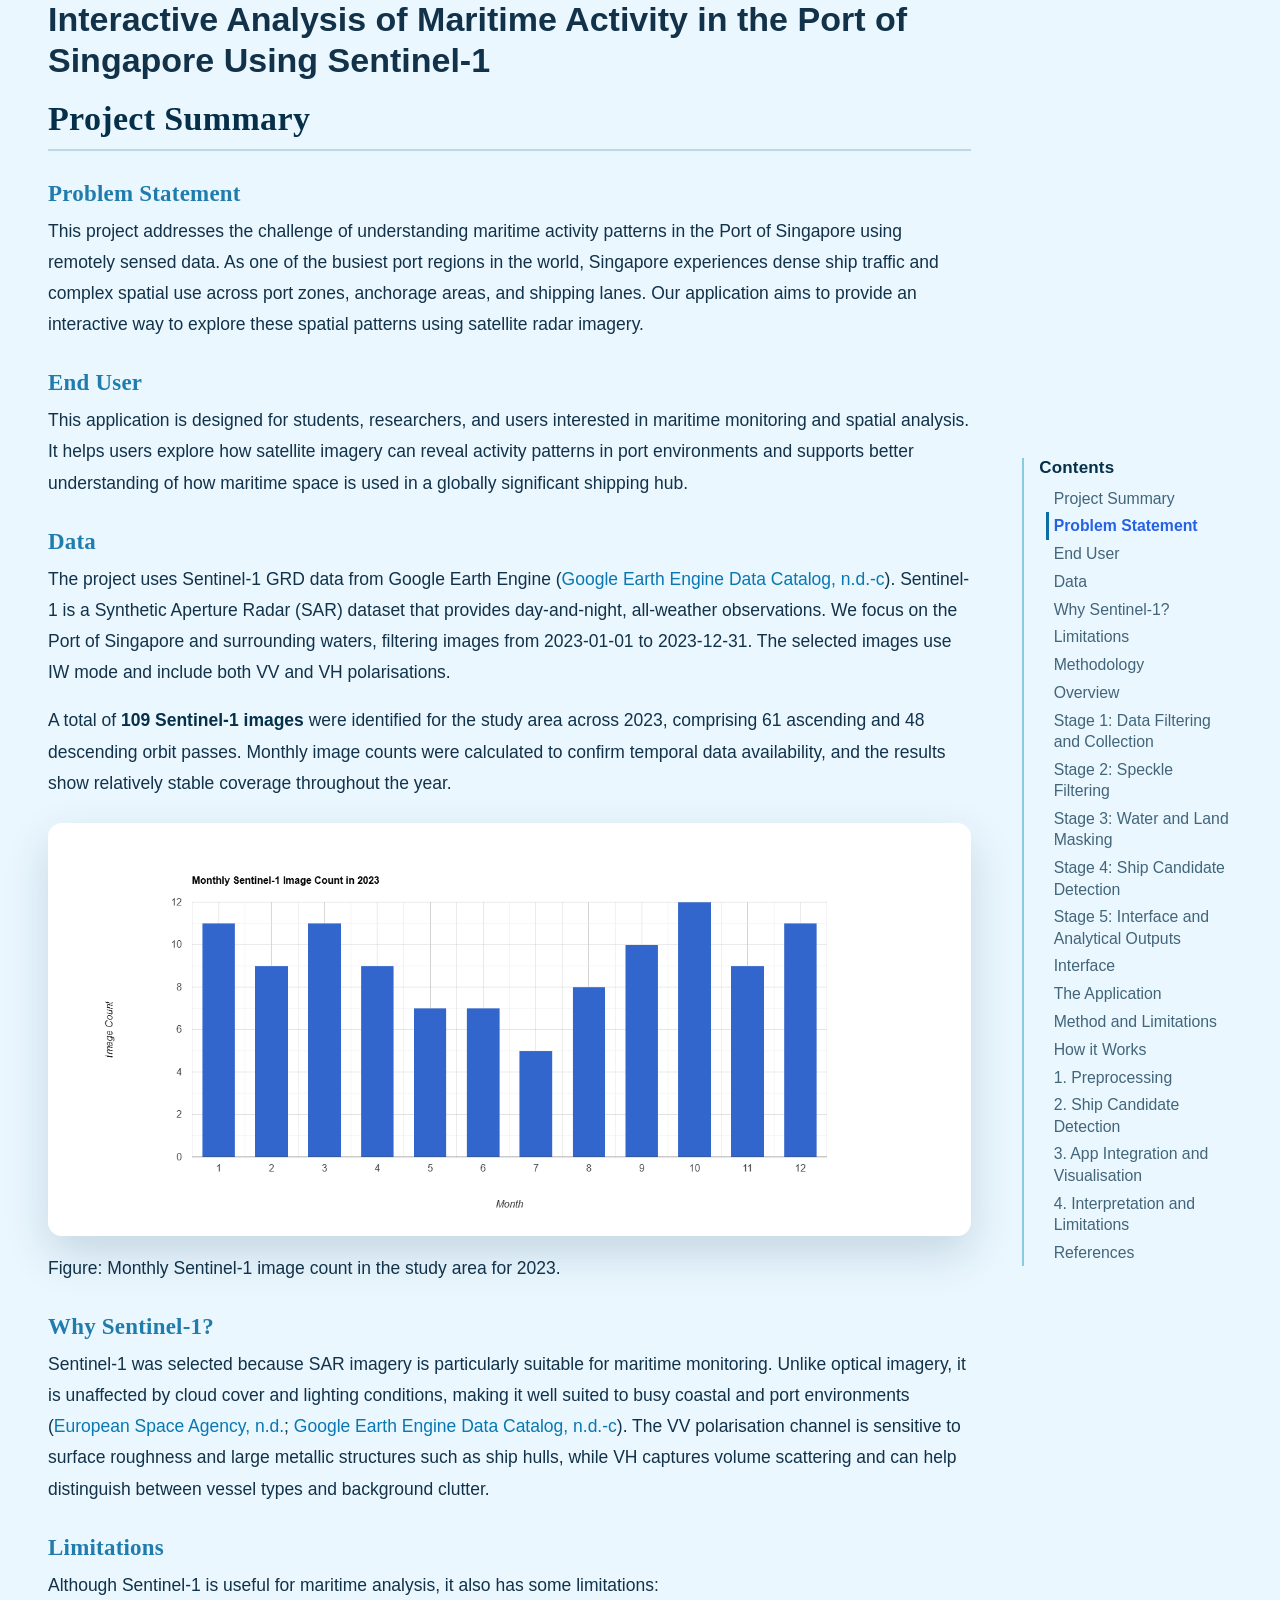
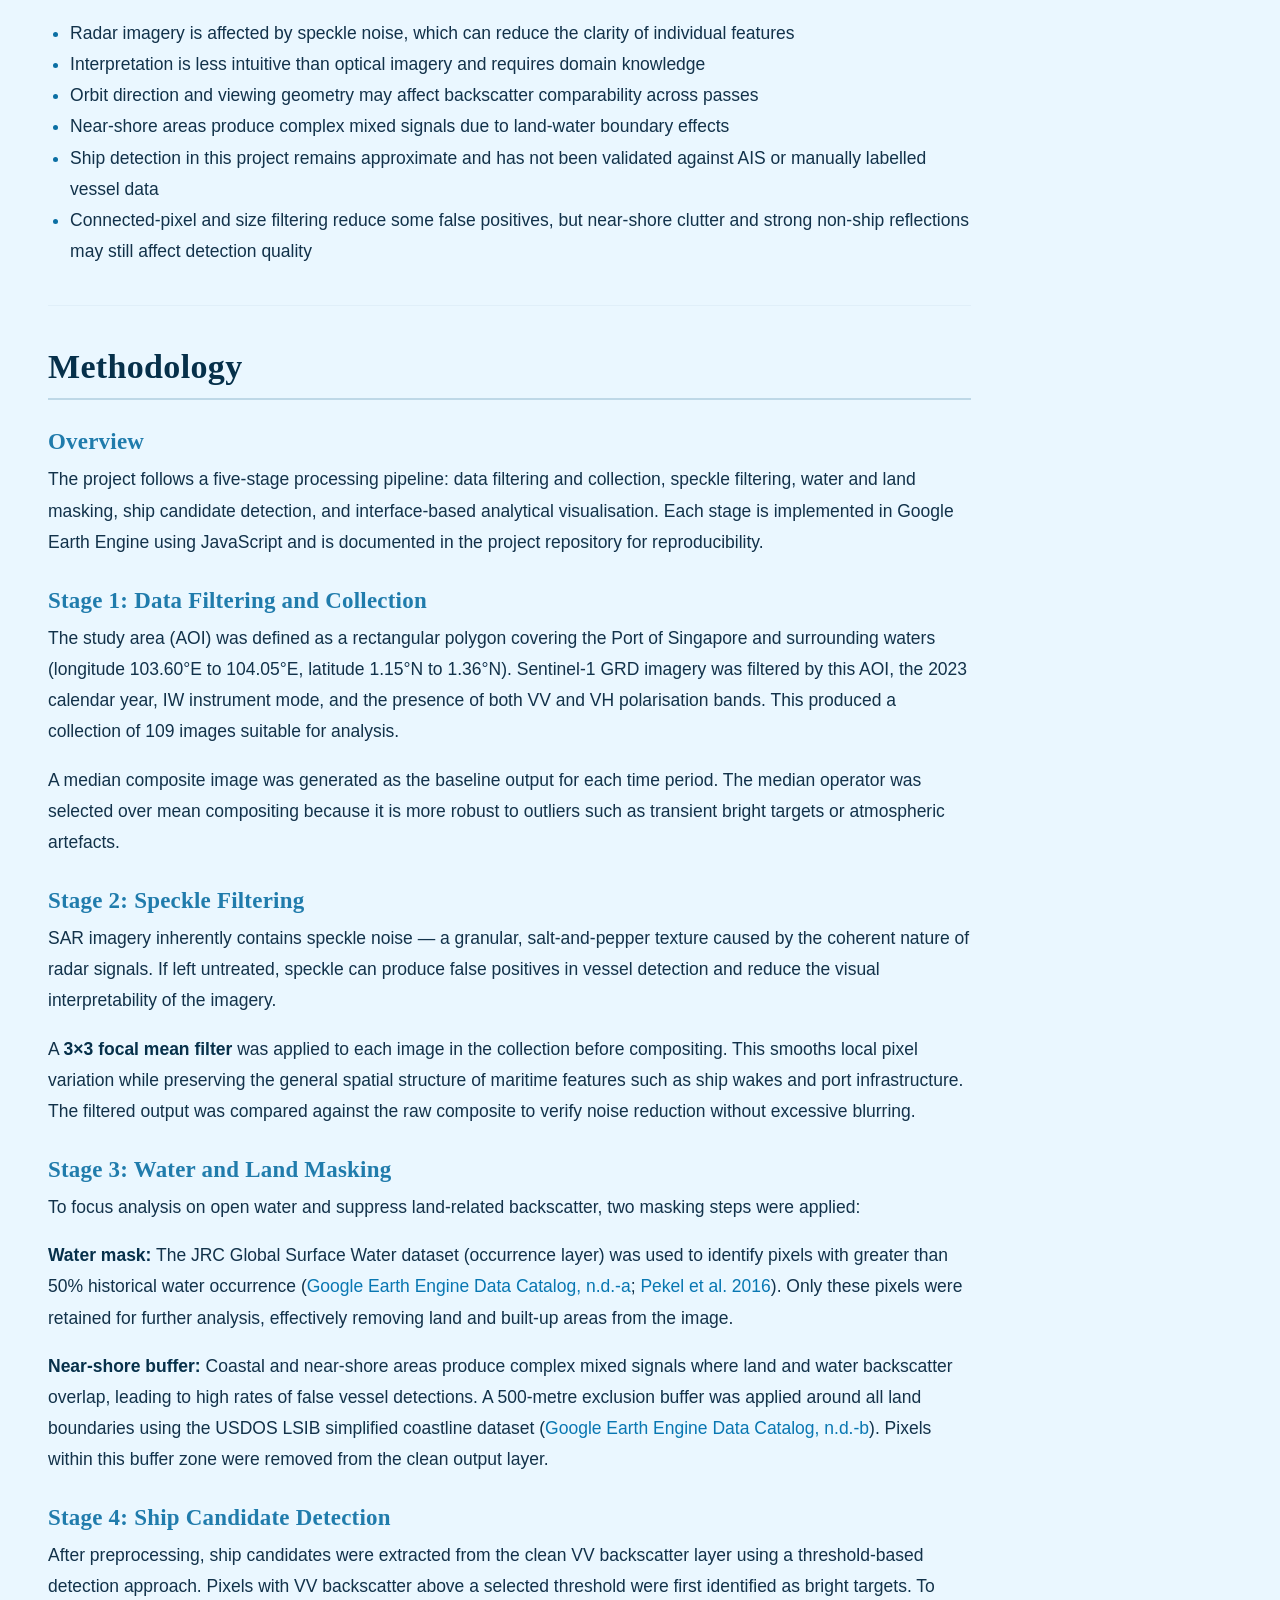
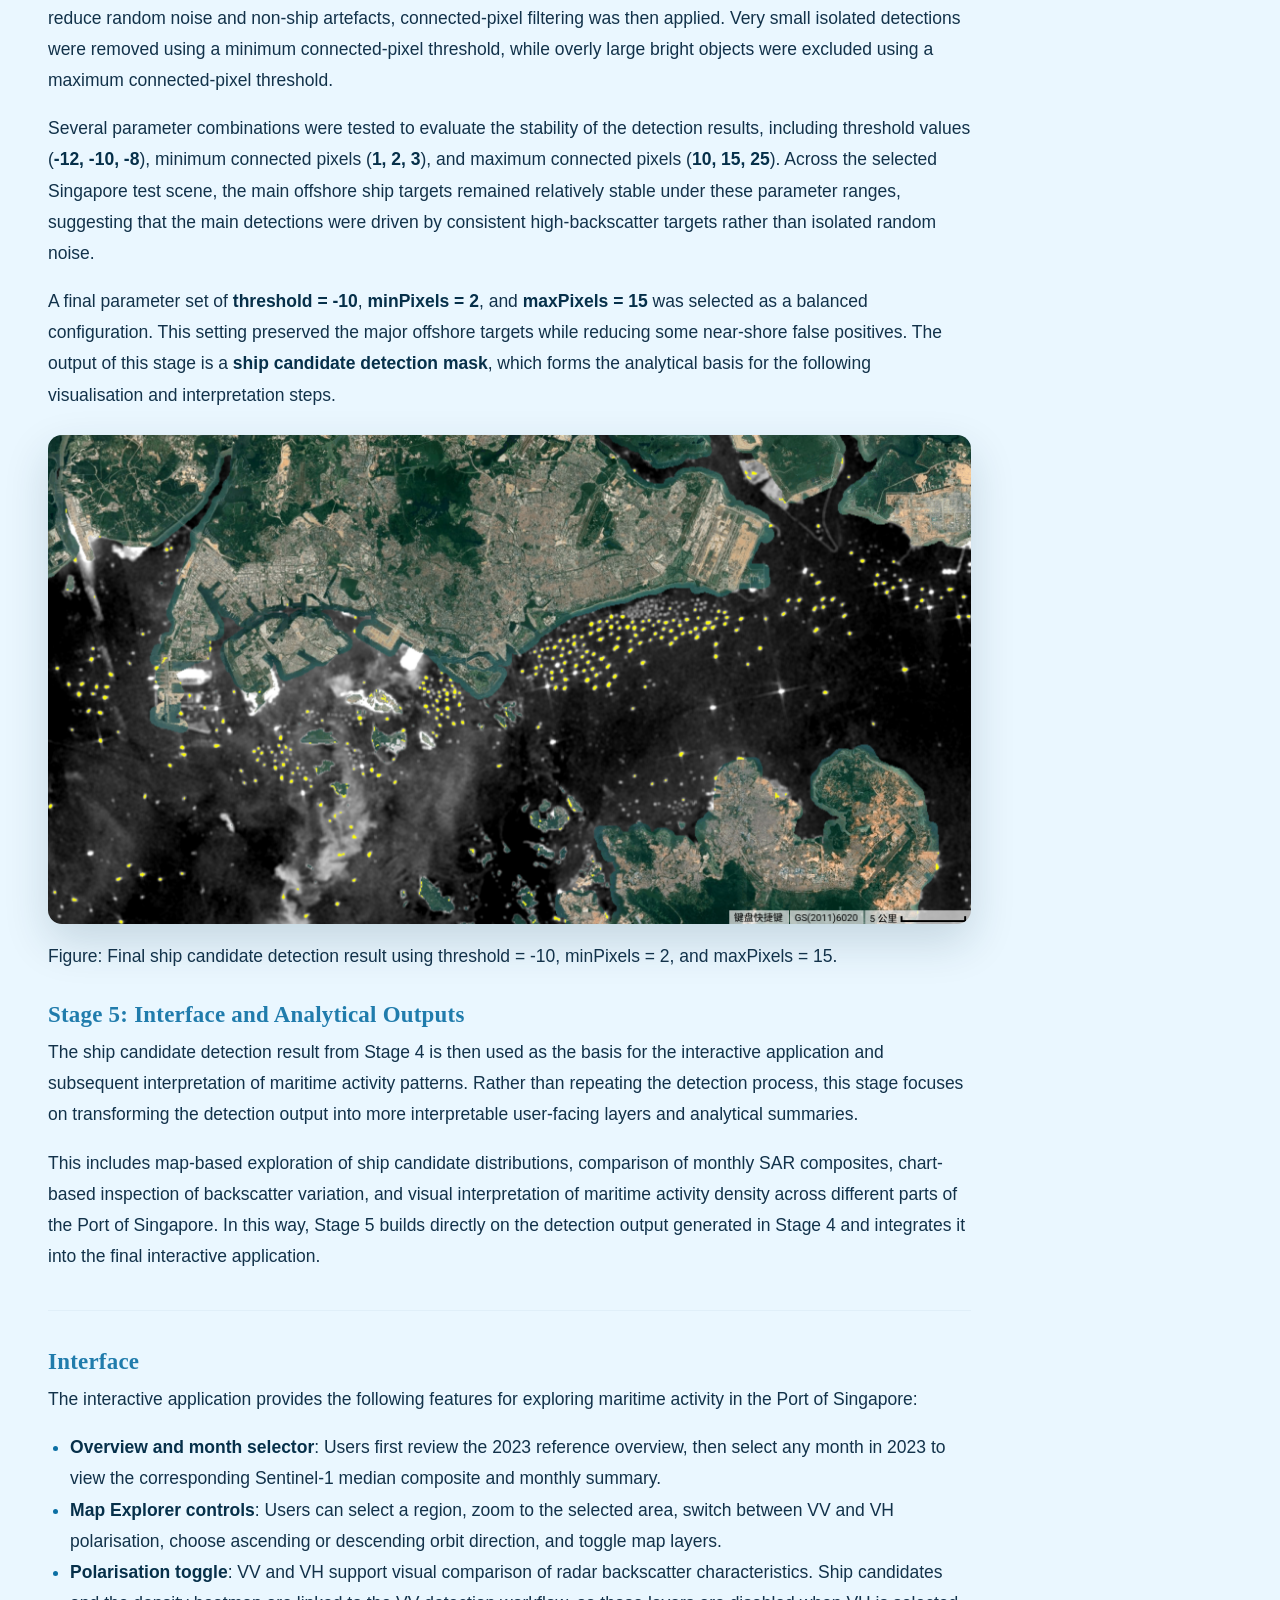
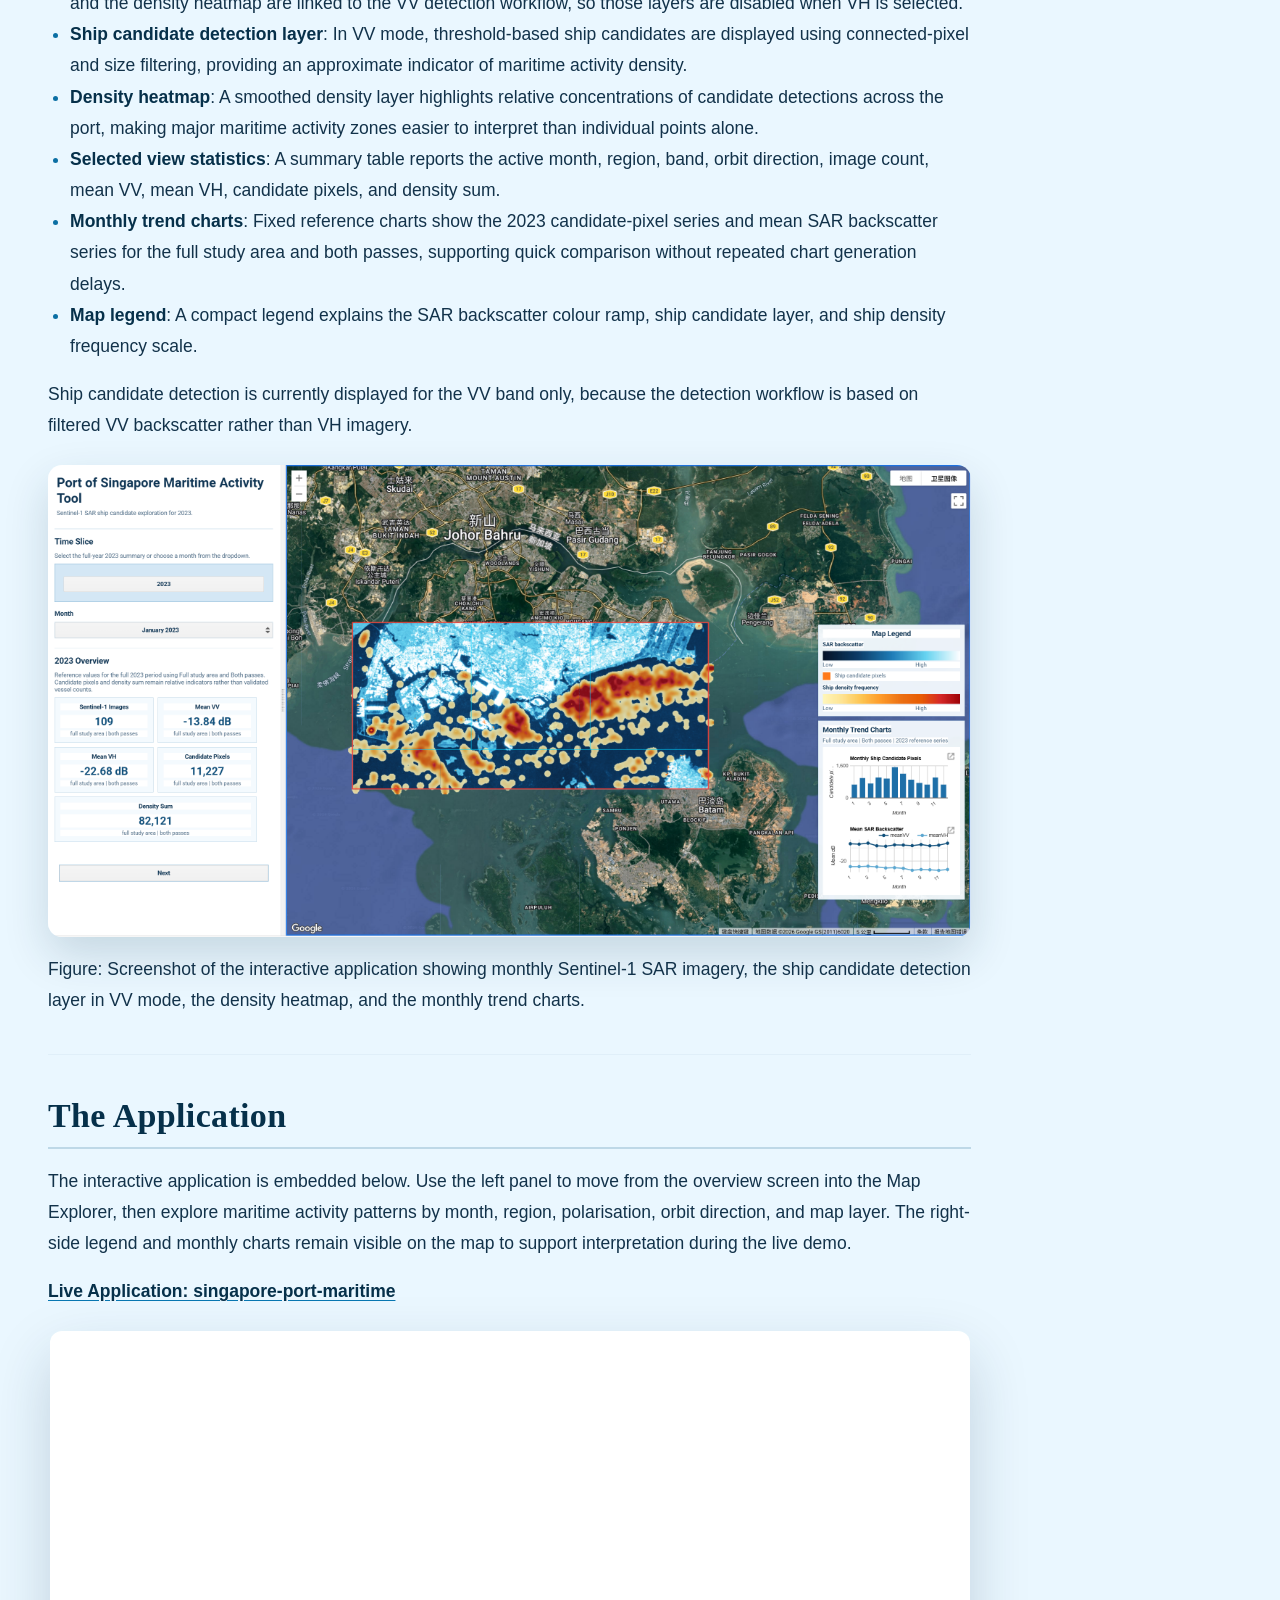
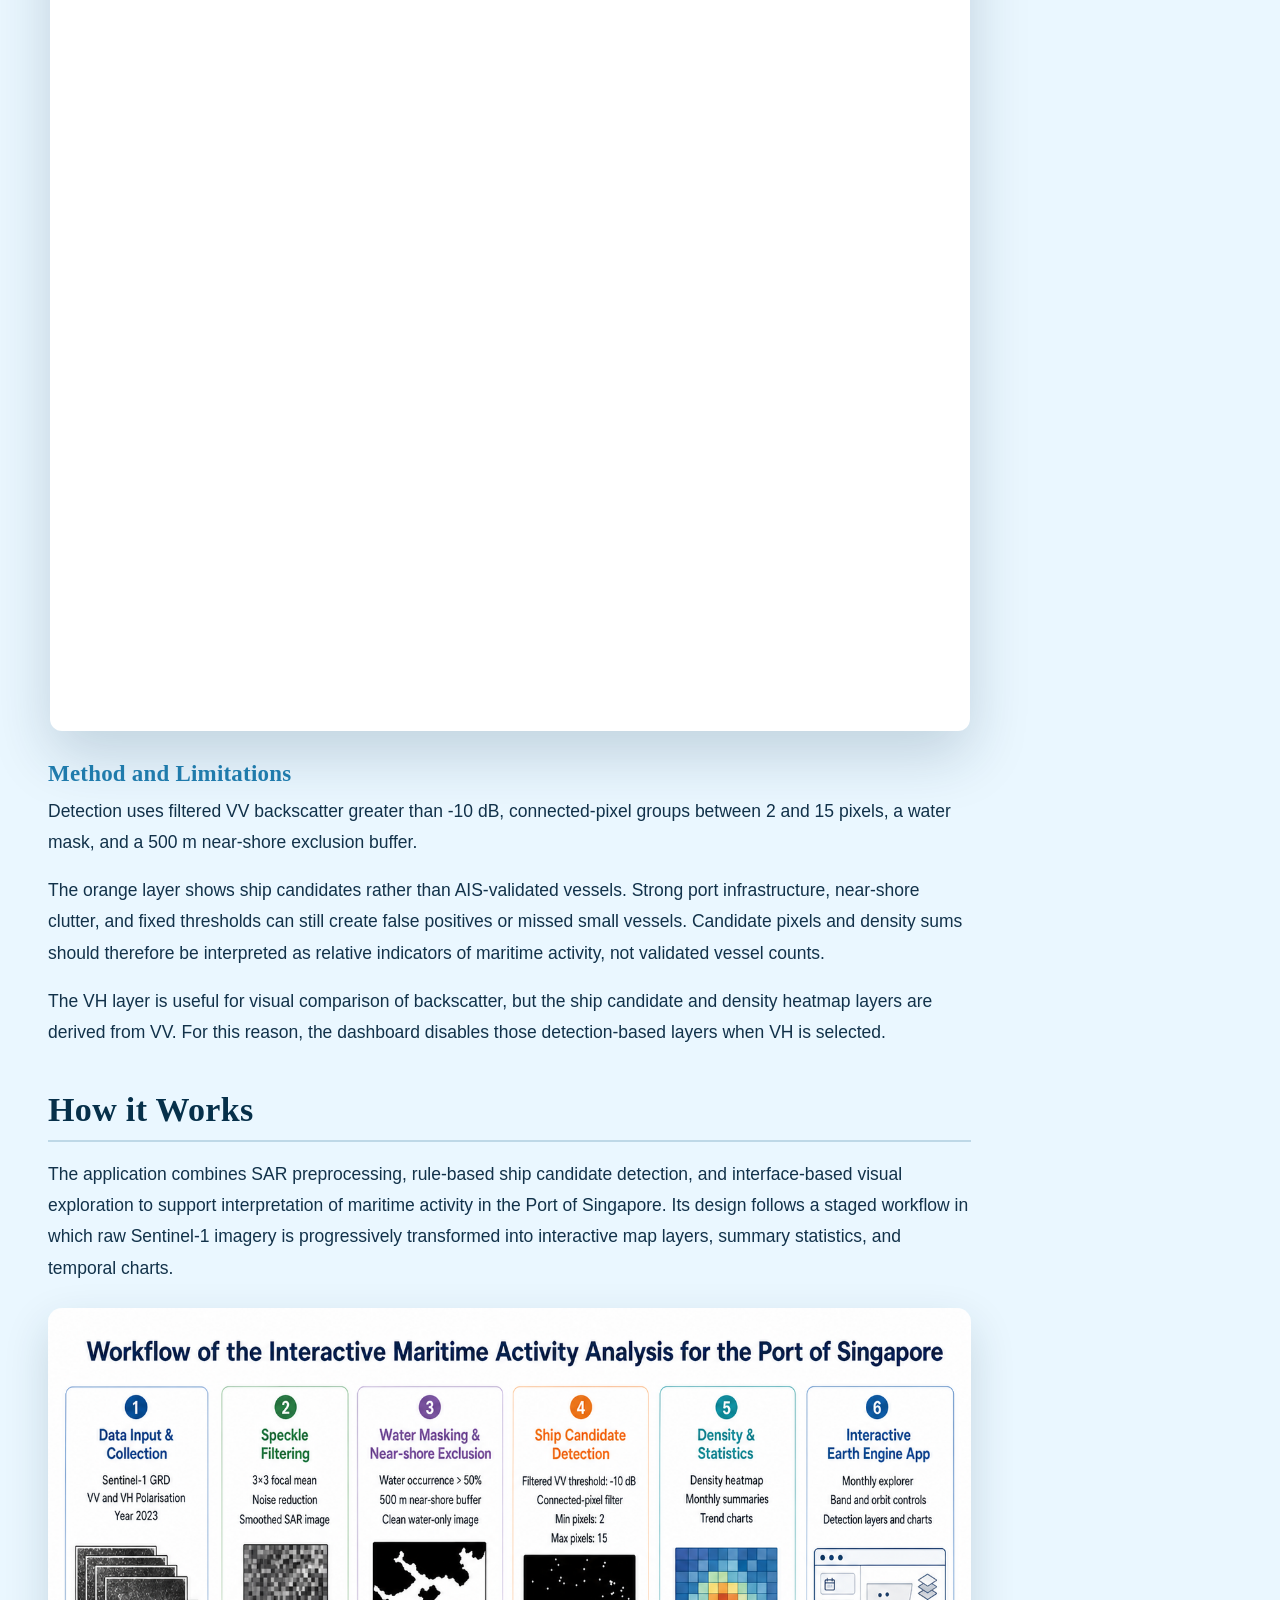
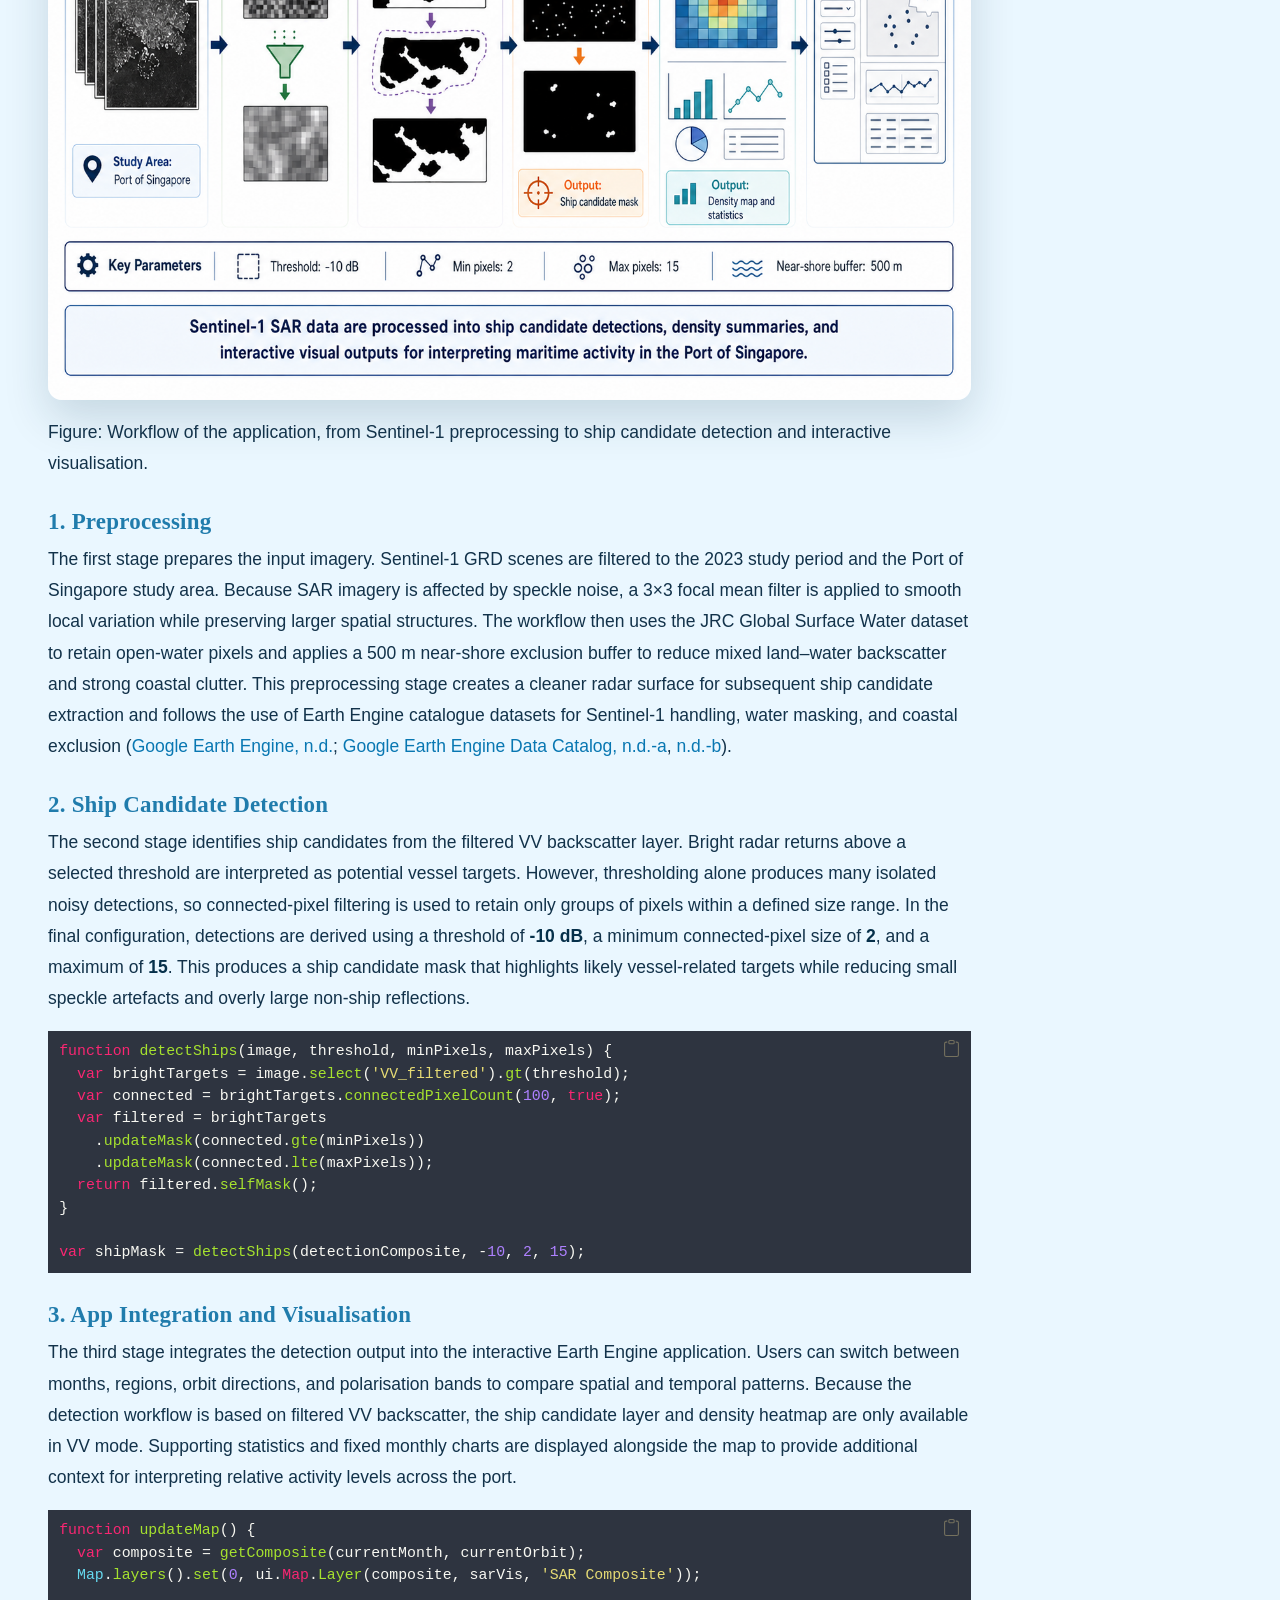
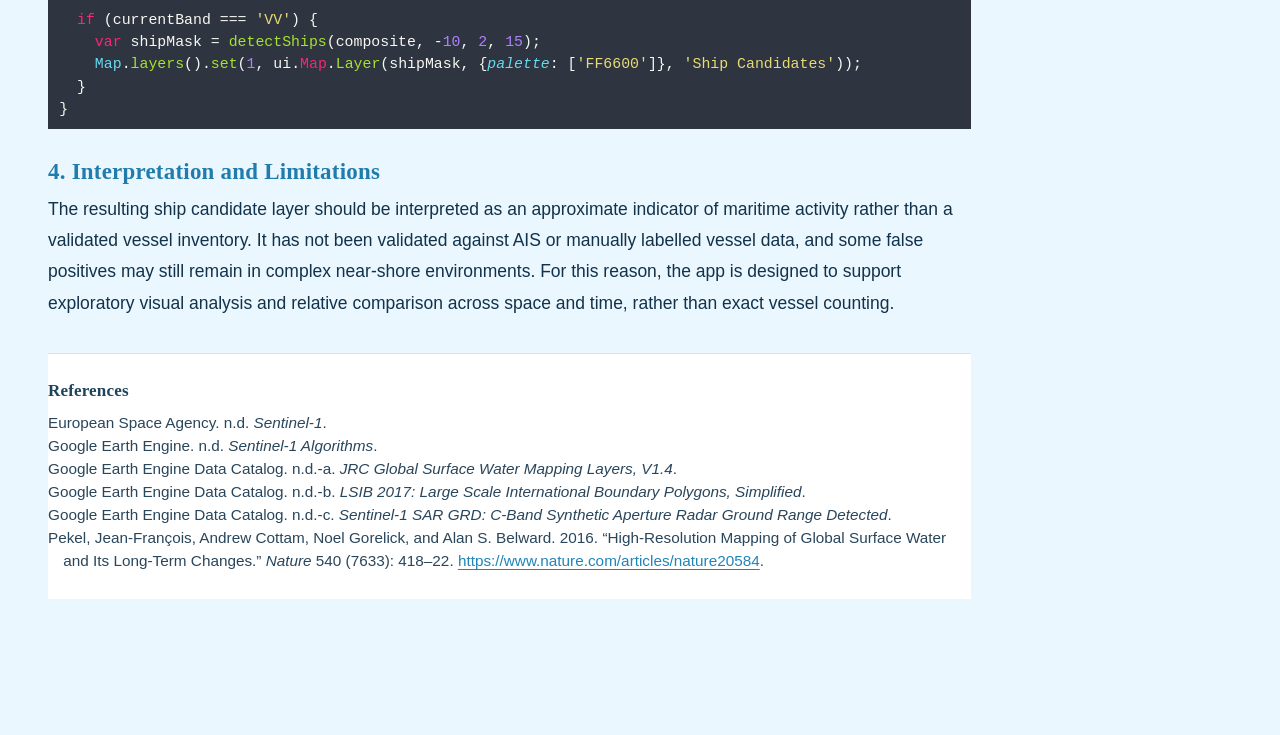
==== commit b6564ec9: "Render updated website" ====
--- a/docs/index.html
+++ b/docs/index.html
@@ -2,13 +2,16 @@
 <html xmlns="http://www.w3.org/1999/xhtml" lang="en" xml:lang="en"><head>
 
 <meta charset="utf-8">
-<meta name="generator" content="quarto-1.7.32">
+<meta name="generator" content="quarto-1.9.37">
 
 <meta name="viewport" content="width=device-width, initial-scale=1.0, user-scalable=yes">
 
 
-<title>Singapore Shipping Activity Dashboard</title>
+<title>Interactive Analysis of Maritime Activity in the Port of Singapore Using Sentinel-1 – Singapore Shipping Activity Dashboard</title>
 <style>
+/* Default styles provided by pandoc.
+** See https://pandoc.org/MANUAL.html#variables-for-html for config info.
+*/
 code{white-space: pre-wrap;}
 span.smallcaps{font-variant: small-caps;}
 div.columns{display: flex; gap: min(4vw, 1.5em);}
@@ -55,7 +58,26 @@
 @media screen {
 pre > code.sourceCode > span > a:first-child::before { text-decoration: underline; }
 }
-</style>
+/* CSS for citations */
+div.csl-bib-body { }
+div.csl-entry {
+  clear: both;
+}
+.hanging-indent div.csl-entry {
+  margin-left:2em;
+  text-indent:-2em;
+}
+div.csl-left-margin {
+  min-width:2em;
+  float:left;
+}
+div.csl-right-inline {
+  margin-left:2em;
+  padding-left:1em;
+}
+div.csl-indent {
+  margin-left: 2em;
+}</style>
 
 
 <script src="site_libs/quarto-nav/quarto-nav.js"></script>
@@ -71,10 +93,10 @@
 <script src="site_libs/quarto-html/tippy.umd.min.js"></script>
 <script src="site_libs/quarto-html/anchor.min.js"></script>
 <link href="site_libs/quarto-html/tippy.css" rel="stylesheet">
-<link href="site_libs/quarto-html/quarto-syntax-highlighting-9f30c2c2d2429ed22c1cf9f617479b3b.css" rel="stylesheet" id="quarto-text-highlighting-styles">
+<link href="site_libs/quarto-html/quarto-syntax-highlighting-e19f81c97bc45f6835df6be9cce9fdc9.css" rel="stylesheet" id="quarto-text-highlighting-styles">
 <script src="site_libs/bootstrap/bootstrap.min.js"></script>
 <link href="site_libs/bootstrap/bootstrap-icons.css" rel="stylesheet">
-<link href="site_libs/bootstrap/bootstrap-e3866b3096280c29da058bbe07245a78.min.css" rel="stylesheet" append-hash="true" id="quarto-bootstrap" data-mode="light">
+<link href="site_libs/bootstrap/bootstrap-443b18794f898080e8990b9a709c93f1.min.css" rel="stylesheet" append-hash="true" id="quarto-bootstrap" data-mode="light">
 <script id="quarto-search-options" type="application/json">{
   "location": "sidebar",
   "copy-button": false,
@@ -119,9 +141,7 @@
     <h2 id="toc-title">Contents</h2>
    
   <ul>
-  <li><a href="#interactive-analysis-of-maritime-activity-in-the-port-of-singapore-using-sentinel-1" id="toc-interactive-analysis-of-maritime-activity-in-the-port-of-singapore-using-sentinel-1" class="nav-link active" data-scroll-target="#interactive-analysis-of-maritime-activity-in-the-port-of-singapore-using-sentinel-1">Interactive Analysis of Maritime Activity in the Port of Singapore Using Sentinel-1</a>
-  <ul class="collapse">
-  <li><a href="#project-summary" id="toc-project-summary" class="nav-link" data-scroll-target="#project-summary">Project Summary</a>
+  <li><a href="#project-summary" id="toc-project-summary" class="nav-link active" data-scroll-target="#project-summary">Project Summary</a>
   <ul class="collapse">
   <li><a href="#problem-statement" id="toc-problem-statement" class="nav-link" data-scroll-target="#problem-statement">Problem Statement</a></li>
   <li><a href="#end-user" id="toc-end-user" class="nav-link" data-scroll-target="#end-user">End User</a></li>
@@ -143,19 +163,39 @@
   <ul class="collapse">
   <li><a href="#method-and-limitations" id="toc-method-and-limitations" class="nav-link" data-scroll-target="#method-and-limitations">Method and Limitations</a></li>
   </ul></li>
-  <li><a href="#how-it-works" id="toc-how-it-works" class="nav-link" data-scroll-target="#how-it-works">How it Works</a></li>
+  <li><a href="#how-it-works" id="toc-how-it-works" class="nav-link" data-scroll-target="#how-it-works">How it Works</a>
+  <ul class="collapse">
+  <li><a href="#preprocessing" id="toc-preprocessing" class="nav-link" data-scroll-target="#preprocessing">1. Preprocessing</a></li>
+  <li><a href="#ship-candidate-detection" id="toc-ship-candidate-detection" class="nav-link" data-scroll-target="#ship-candidate-detection">2. Ship Candidate Detection</a></li>
+  <li><a href="#app-integration-and-visualisation" id="toc-app-integration-and-visualisation" class="nav-link" data-scroll-target="#app-integration-and-visualisation">3. App Integration and Visualisation</a></li>
+  <li><a href="#interpretation-and-limitations" id="toc-interpretation-and-limitations" class="nav-link" data-scroll-target="#interpretation-and-limitations">4. Interpretation and Limitations</a></li>
   </ul></li>
+  <li><a href="#references" id="toc-references" class="nav-link" data-scroll-target="#references">References</a></li>
   </ul>
 </nav>
     </div>
 <!-- main -->
-<main class="content" id="quarto-document-content"><header id="title-block-header" class="quarto-title-block"></header>
-
-
-
-
-<section id="interactive-analysis-of-maritime-activity-in-the-port-of-singapore-using-sentinel-1" class="level1">
-<h1>Interactive Analysis of Maritime Activity in the Port of Singapore Using Sentinel-1</h1>
+<main class="content" id="quarto-document-content">
+
+<header id="title-block-header" class="quarto-title-block default">
+<div class="quarto-title">
+<h1 class="title">Interactive Analysis of Maritime Activity in the Port of Singapore Using Sentinel-1</h1>
+</div>
+
+
+
+<div class="quarto-title-meta">
+
+    
+  
+    
+  </div>
+  
+
+
+</header>
+
+
 <section id="project-summary" class="level2">
 <h2 class="anchored" data-anchor-id="project-summary">Project Summary</h2>
 <section id="problem-statement" class="level3">
@@ -168,14 +208,14 @@
 </section>
 <section id="data" class="level3">
 <h3 class="anchored" data-anchor-id="data">Data</h3>
-<p>The project uses Sentinel-1 GRD data from Google Earth Engine. Sentinel-1 is a Synthetic Aperture Radar (SAR) dataset that provides day-and-night, all-weather observations. We focus on the Port of Singapore and surrounding waters, filtering images from 2023-01-01 to 2023-12-31. The selected images use IW mode and include both VV and VH polarisations.</p>
+<p>The project uses Sentinel-1 GRD data from Google Earth Engine <span class="citation" data-cites="gee_s1_grd">(<a href="#ref-gee_s1_grd" role="doc-biblioref">Google Earth Engine Data Catalog, n.d.-c</a>)</span>. Sentinel-1 is a Synthetic Aperture Radar (SAR) dataset that provides day-and-night, all-weather observations. We focus on the Port of Singapore and surrounding waters, filtering images from 2023-01-01 to 2023-12-31. The selected images use IW mode and include both VV and VH polarisations.</p>
 <p>A total of <strong>109 Sentinel-1 images</strong> were identified for the study area across 2023, comprising 61 ascending and 48 descending orbit passes. Monthly image counts were calculated to confirm temporal data availability, and the results show relatively stable coverage throughout the year.</p>
 <p><img src="images/monthly_image_count.png" class="img-fluid"></p>
 <p>Figure: Monthly Sentinel-1 image count in the study area for 2023.</p>
 </section>
 <section id="why-sentinel-1" class="level3">
 <h3 class="anchored" data-anchor-id="why-sentinel-1">Why Sentinel-1?</h3>
-<p>Sentinel-1 was selected because SAR imagery is particularly suitable for maritime monitoring. Unlike optical imagery, it is unaffected by cloud cover and lighting conditions, making it well suited to busy coastal and port environments. The VV polarisation channel is sensitive to surface roughness and large metallic structures such as ship hulls, while VH captures volume scattering and can help distinguish between vessel types and background clutter.</p>
+<p>Sentinel-1 was selected because SAR imagery is particularly suitable for maritime monitoring. Unlike optical imagery, it is unaffected by cloud cover and lighting conditions, making it well suited to busy coastal and port environments <span class="citation" data-cites="esa_sentinel1 gee_s1_grd">(<a href="#ref-esa_sentinel1" role="doc-biblioref">European Space Agency, n.d.</a>; <a href="#ref-gee_s1_grd" role="doc-biblioref">Google Earth Engine Data Catalog, n.d.-c</a>)</span>. The VV polarisation channel is sensitive to surface roughness and large metallic structures such as ship hulls, while VH captures volume scattering and can help distinguish between vessel types and background clutter.</p>
 </section>
 <section id="limitations" class="level3">
 <h3 class="anchored" data-anchor-id="limitations">Limitations</h3>
@@ -210,8 +250,8 @@
 <section id="stage-3-water-and-land-masking" class="level3">
 <h3 class="anchored" data-anchor-id="stage-3-water-and-land-masking">Stage 3: Water and Land Masking</h3>
 <p>To focus analysis on open water and suppress land-related backscatter, two masking steps were applied:</p>
-<p><strong>Water mask:</strong> The JRC Global Surface Water dataset (occurrence layer) was used to identify pixels with greater than 50% historical water occurrence. Only these pixels were retained for further analysis, effectively removing land and built-up areas from the image.</p>
-<p><strong>Near-shore buffer:</strong> Coastal and near-shore areas produce complex mixed signals where land and water backscatter overlap, leading to high rates of false vessel detections. A 500-metre exclusion buffer was applied around all land boundaries using the USDOS LSIB simplified coastline dataset. Pixels within this buffer zone were removed from the clean output layer.</p>
+<p><strong>Water mask:</strong> The JRC Global Surface Water dataset (occurrence layer) was used to identify pixels with greater than 50% historical water occurrence <span class="citation" data-cites="gee_jrc_gsw pekel2016surface">(<a href="#ref-gee_jrc_gsw" role="doc-biblioref">Google Earth Engine Data Catalog, n.d.-a</a>; <a href="#ref-pekel2016surface" role="doc-biblioref">Pekel et al. 2016</a>)</span>. Only these pixels were retained for further analysis, effectively removing land and built-up areas from the image.</p>
+<p><strong>Near-shore buffer:</strong> Coastal and near-shore areas produce complex mixed signals where land and water backscatter overlap, leading to high rates of false vessel detections. A 500-metre exclusion buffer was applied around all land boundaries using the USDOS LSIB simplified coastline dataset <span class="citation" data-cites="gee_lsib_simple">(<a href="#ref-gee_lsib_simple" role="doc-biblioref">Google Earth Engine Data Catalog, n.d.-b</a>)</span>. Pixels within this buffer zone were removed from the clean output layer.</p>
 </section>
 <section id="stage-4-ship-candidate-detection" class="level3">
 <h3 class="anchored" data-anchor-id="stage-4-ship-candidate-detection">Stage 4: Ship Candidate Detection</h3>
@@ -254,7 +294,7 @@
 </iframe>
 <section id="method-and-limitations" class="level3">
 <h3 class="anchored" data-anchor-id="method-and-limitations">Method and Limitations</h3>
-<p>Detection uses filtered VV greater than -10 dB, connected groups between 2 and 15 pixels, a water mask, and a 500 m near-shore exclusion buffer.</p>
+<p>Detection uses filtered VV backscatter greater than -10 dB, connected-pixel groups between 2 and 15 pixels, a water mask, and a 500 m near-shore exclusion buffer.</p>
 <p>The orange layer shows ship candidates rather than AIS-validated vessels. Strong port infrastructure, near-shore clutter, and fixed thresholds can still create false positives or missed small vessels. Candidate pixels and density sums should therefore be interpreted as relative indicators of maritime activity, not validated vessel counts.</p>
 <p>The VH layer is useful for visual comparison of backscatter, but the ship candidate and density heatmap layers are derived from VV. For this reason, the dashboard disables those detection-based layers when VH is selected.</p>
 </section>
@@ -264,10 +304,14 @@
 <p>The application combines SAR preprocessing, rule-based ship candidate detection, and interface-based visual exploration to support interpretation of maritime activity in the Port of Singapore. Its design follows a staged workflow in which raw Sentinel-1 imagery is progressively transformed into interactive map layers, summary statistics, and temporal charts.</p>
 <p><img src="images/flowchart.png" class="img-fluid"></p>
 <p>Figure: Workflow of the application, from Sentinel-1 preprocessing to ship candidate detection and interactive visualisation.</p>
-<p>The first stage prepares the input imagery. Sentinel-1 GRD scenes are filtered to the 2023 study period and the Port of Singapore study area. Because SAR imagery is affected by speckle noise, a 3×3 focal mean filter is applied to smooth local variation while preserving larger spatial structures. The workflow then uses the JRC Global Surface Water dataset to retain open-water pixels and applies a 500 m near-shore exclusion buffer to reduce mixed land–water backscatter and strong coastal clutter. This preprocessing stage creates a cleaner radar surface for subsequent ship candidate extraction.</p>
+<section id="preprocessing" class="level3">
+<h3 class="anchored" data-anchor-id="preprocessing">1. Preprocessing</h3>
+<p>The first stage prepares the input imagery. Sentinel-1 GRD scenes are filtered to the 2023 study period and the Port of Singapore study area. Because SAR imagery is affected by speckle noise, a 3×3 focal mean filter is applied to smooth local variation while preserving larger spatial structures. The workflow then uses the JRC Global Surface Water dataset to retain open-water pixels and applies a 500 m near-shore exclusion buffer to reduce mixed land–water backscatter and strong coastal clutter. This preprocessing stage creates a cleaner radar surface for subsequent ship candidate extraction and follows the use of Earth Engine catalogue datasets for Sentinel-1 handling, water masking, and coastal exclusion <span class="citation" data-cites="gee_s1_guide gee_jrc_gsw gee_lsib_simple">(<a href="#ref-gee_s1_guide" role="doc-biblioref">Google Earth Engine, n.d.</a>; <a href="#ref-gee_jrc_gsw" role="doc-biblioref">Google Earth Engine Data Catalog, n.d.-a</a>, <a href="#ref-gee_lsib_simple" role="doc-biblioref">n.d.-b</a>)</span>.</p>
+</section>
+<section id="ship-candidate-detection" class="level3">
+<h3 class="anchored" data-anchor-id="ship-candidate-detection">2. Ship Candidate Detection</h3>
 <p>The second stage identifies ship candidates from the filtered VV backscatter layer. Bright radar returns above a selected threshold are interpreted as potential vessel targets. However, thresholding alone produces many isolated noisy detections, so connected-pixel filtering is used to retain only groups of pixels within a defined size range. In the final configuration, detections are derived using a threshold of <strong>-10 dB</strong>, a minimum connected-pixel size of <strong>2</strong>, and a maximum of <strong>15</strong>. This produces a ship candidate mask that highlights likely vessel-related targets while reducing small speckle artefacts and overly large non-ship reflections.</p>
-<p>The third stage integrates these outputs into the interactive Earth Engine application. Users can switch between months, regions, orbit directions, and polarisation bands to compare spatial and temporal patterns. Because the detection workflow is based on filtered VV backscatter, the ship candidate layer and density heatmap are only available in VV mode. Supporting statistics and fixed monthly charts are displayed alongside the map to provide additional context for interpreting relative activity levels across the port.</p>
-<div class="sourceCode" id="cb1"><pre class="sourceCode javascript code-with-copy"><code class="sourceCode javascript"><span id="cb1-1"><a href="#cb1-1" aria-hidden="true" tabindex="-1"></a><span class="kw">function</span> <span class="fu">detectShips</span>(image<span class="op">,</span> threshold<span class="op">,</span> minPixels<span class="op">,</span> maxPixels) {</span>
+<div class="code-copy-outer-scaffold"><div class="sourceCode" id="cb1"><pre class="sourceCode javascript code-with-copy"><code class="sourceCode javascript"><span id="cb1-1"><a href="#cb1-1" aria-hidden="true" tabindex="-1"></a><span class="kw">function</span> <span class="fu">detectShips</span>(image<span class="op">,</span> threshold<span class="op">,</span> minPixels<span class="op">,</span> maxPixels) {</span>
 <span id="cb1-2"><a href="#cb1-2" aria-hidden="true" tabindex="-1"></a>  <span class="kw">var</span> brightTargets <span class="op">=</span> image<span class="op">.</span><span class="fu">select</span>(<span class="st">'VV_filtered'</span>)<span class="op">.</span><span class="fu">gt</span>(threshold)<span class="op">;</span></span>
 <span id="cb1-3"><a href="#cb1-3" aria-hidden="true" tabindex="-1"></a>  <span class="kw">var</span> connected <span class="op">=</span> brightTargets<span class="op">.</span><span class="fu">connectedPixelCount</span>(<span class="dv">100</span><span class="op">,</span> <span class="kw">true</span>)<span class="op">;</span></span>
 <span id="cb1-4"><a href="#cb1-4" aria-hidden="true" tabindex="-1"></a>  <span class="kw">var</span> filtered <span class="op">=</span> brightTargets</span>
@@ -276,9 +320,12 @@
 <span id="cb1-7"><a href="#cb1-7" aria-hidden="true" tabindex="-1"></a>  <span class="cf">return</span> filtered<span class="op">.</span><span class="fu">selfMask</span>()<span class="op">;</span></span>
 <span id="cb1-8"><a href="#cb1-8" aria-hidden="true" tabindex="-1"></a>}</span>
 <span id="cb1-9"><a href="#cb1-9" aria-hidden="true" tabindex="-1"></a></span>
-<span id="cb1-10"><a href="#cb1-10" aria-hidden="true" tabindex="-1"></a><span class="kw">var</span> shipMask <span class="op">=</span> <span class="fu">detectShips</span>(detectionComposite<span class="op">,</span> <span class="op">-</span><span class="dv">10</span><span class="op">,</span> <span class="dv">2</span><span class="op">,</span> <span class="dv">15</span>)<span class="op">;</span></span></code><button title="Copy to Clipboard" class="code-copy-button"><i class="bi"></i></button></pre></div>
-<p>The resulting ship candidate mask is then integrated into the interactive Earth Engine dashboard. Users can change month, orbit direction, and band, and the application updates the displayed SAR composite and detection layers accordingly. Because the detection workflow is based on filtered VV backscatter, ship candidate layers are displayed in VV mode only.</p>
-<div class="sourceCode" id="cb2"><pre class="sourceCode javascript code-with-copy"><code class="sourceCode javascript"><span id="cb2-1"><a href="#cb2-1" aria-hidden="true" tabindex="-1"></a><span class="kw">function</span> <span class="fu">updateMap</span>() {</span>
+<span id="cb1-10"><a href="#cb1-10" aria-hidden="true" tabindex="-1"></a><span class="kw">var</span> shipMask <span class="op">=</span> <span class="fu">detectShips</span>(detectionComposite<span class="op">,</span> <span class="op">-</span><span class="dv">10</span><span class="op">,</span> <span class="dv">2</span><span class="op">,</span> <span class="dv">15</span>)<span class="op">;</span></span></code></pre></div><button title="Copy to Clipboard" class="code-copy-button"><i class="bi"></i></button></div>
+</section>
+<section id="app-integration-and-visualisation" class="level3">
+<h3 class="anchored" data-anchor-id="app-integration-and-visualisation">3. App Integration and Visualisation</h3>
+<p>The third stage integrates the detection output into the interactive Earth Engine application. Users can switch between months, regions, orbit directions, and polarisation bands to compare spatial and temporal patterns. Because the detection workflow is based on filtered VV backscatter, the ship candidate layer and density heatmap are only available in VV mode. Supporting statistics and fixed monthly charts are displayed alongside the map to provide additional context for interpreting relative activity levels across the port.</p>
+<div class="code-copy-outer-scaffold"><div class="sourceCode" id="cb2"><pre class="sourceCode javascript code-with-copy"><code class="sourceCode javascript"><span id="cb2-1"><a href="#cb2-1" aria-hidden="true" tabindex="-1"></a><span class="kw">function</span> <span class="fu">updateMap</span>() {</span>
 <span id="cb2-2"><a href="#cb2-2" aria-hidden="true" tabindex="-1"></a>  <span class="kw">var</span> composite <span class="op">=</span> <span class="fu">getComposite</span>(currentMonth<span class="op">,</span> currentOrbit)<span class="op">;</span></span>
 <span id="cb2-3"><a href="#cb2-3" aria-hidden="true" tabindex="-1"></a>  <span class="bu">Map</span><span class="op">.</span><span class="fu">layers</span>()<span class="op">.</span><span class="fu">set</span>(<span class="dv">0</span><span class="op">,</span> ui<span class="op">.</span><span class="at">Map</span><span class="op">.</span><span class="fu">Layer</span>(composite<span class="op">,</span> sarVis<span class="op">,</span> <span class="st">'SAR Composite'</span>))<span class="op">;</span></span>
 <span id="cb2-4"><a href="#cb2-4" aria-hidden="true" tabindex="-1"></a></span>
@@ -286,14 +333,42 @@
 <span id="cb2-6"><a href="#cb2-6" aria-hidden="true" tabindex="-1"></a>    <span class="kw">var</span> shipMask <span class="op">=</span> <span class="fu">detectShips</span>(composite<span class="op">,</span> <span class="op">-</span><span class="dv">10</span><span class="op">,</span> <span class="dv">2</span><span class="op">,</span> <span class="dv">15</span>)<span class="op">;</span></span>
 <span id="cb2-7"><a href="#cb2-7" aria-hidden="true" tabindex="-1"></a>    <span class="bu">Map</span><span class="op">.</span><span class="fu">layers</span>()<span class="op">.</span><span class="fu">set</span>(<span class="dv">1</span><span class="op">,</span> ui<span class="op">.</span><span class="at">Map</span><span class="op">.</span><span class="fu">Layer</span>(shipMask<span class="op">,</span> {<span class="dt">palette</span><span class="op">:</span> [<span class="st">'FF6600'</span>]}<span class="op">,</span> <span class="st">'Ship Candidates'</span>))<span class="op">;</span></span>
 <span id="cb2-8"><a href="#cb2-8" aria-hidden="true" tabindex="-1"></a>  }</span>
-<span id="cb2-9"><a href="#cb2-9" aria-hidden="true" tabindex="-1"></a>}</span></code><button title="Copy to Clipboard" class="code-copy-button"><i class="bi"></i></button></pre></div>
-
-
-</section>
-</section>
-
-</main> <!-- /main -->
+<span id="cb2-9"><a href="#cb2-9" aria-hidden="true" tabindex="-1"></a>}</span></code></pre></div><button title="Copy to Clipboard" class="code-copy-button"><i class="bi"></i></button></div>
+</section>
+<section id="interpretation-and-limitations" class="level3">
+<h3 class="anchored" data-anchor-id="interpretation-and-limitations">4. Interpretation and Limitations</h3>
+<p>The resulting ship candidate layer should be interpreted as an approximate indicator of maritime activity rather than a validated vessel inventory. It has not been validated against AIS or manually labelled vessel data, and some false positives may still remain in complex near-shore environments. For this reason, the app is designed to support exploratory visual analysis and relative comparison across space and time, rather than exact vessel counting.</p>
+</section>
+</section>
+<section id="references" class="level2">
+
+
+
+
+</section>
+
+<div id="quarto-appendix" class="default"><section class="quarto-appendix-contents" role="doc-bibliography" id="quarto-bibliography"><h2 class="anchored quarto-appendix-heading">References</h2><div id="refs" class="references csl-bib-body hanging-indent" role="list">
+<div id="ref-esa_sentinel1" class="csl-entry" role="listitem">
+European Space Agency. n.d. <em>Sentinel-1</em>.
+</div>
+<div id="ref-gee_s1_guide" class="csl-entry" role="listitem">
+Google Earth Engine. n.d. <em>Sentinel-1 Algorithms</em>.
+</div>
+<div id="ref-gee_jrc_gsw" class="csl-entry" role="listitem">
+Google Earth Engine Data Catalog. n.d.-a. <em>JRC Global Surface Water Mapping Layers, V1.4</em>.
+</div>
+<div id="ref-gee_lsib_simple" class="csl-entry" role="listitem">
+Google Earth Engine Data Catalog. n.d.-b. <em>LSIB 2017: Large Scale International Boundary Polygons, Simplified</em>.
+</div>
+<div id="ref-gee_s1_grd" class="csl-entry" role="listitem">
+Google Earth Engine Data Catalog. n.d.-c. <em>Sentinel-1 SAR GRD: C-Band Synthetic Aperture Radar Ground Range Detected</em>.
+</div>
+<div id="ref-pekel2016surface" class="csl-entry" role="listitem">
+Pekel, Jean-François, Andrew Cottam, Noel Gorelick, and Alan S. Belward. 2016. <span>“High-Resolution Mapping of Global Surface Water and Its Long-Term Changes.”</span> <em>Nature</em> 540 (7633): 418–22. <a href="https://www.nature.com/articles/nature20584">https://www.nature.com/articles/nature20584</a>.
+</div>
+</div></section></div></main> <!-- /main -->
 <script src="toc-active.js"></script>
+
 <script id="quarto-html-after-body" type="application/javascript">
   window.document.addEventListener("DOMContentLoaded", function (event) {
     const icon = "";
@@ -345,13 +420,14 @@
       e.clearSelection();
     }
     const getTextToCopy = function(trigger) {
-        const codeEl = trigger.previousElementSibling.cloneNode(true);
-        for (const childEl of codeEl.children) {
-          if (isCodeAnnotation(childEl)) {
-            childEl.remove();
-          }
-        }
-        return codeEl.innerText;
+      const outerScaffold = trigger.parentElement.cloneNode(true);
+      const codeEl = outerScaffold.querySelector('code');
+      for (const childEl of codeEl.children) {
+        if (isCodeAnnotation(childEl)) {
+          childEl.remove();
+        }
+      }
+      return codeEl.innerText;
     }
     const clipboard = new window.ClipboardJS('.code-copy-button:not([data-in-quarto-modal])', {
       text: getTextToCopy
--- a/docs/site_libs/quarto-html/quarto-syntax-highlighting-e19f81c97bc45f6835df6be9cce9fdc9.css
+++ b/docs/site_libs/quarto-html/quarto-syntax-highlighting-e19f81c97bc45f6835df6be9cce9fdc9.css
@@ -0,0 +1,211 @@
+/* quarto syntax highlight colors */
+:root {
+  --quarto-hl-al-color: #ff5555;
+  --quarto-hl-an-color: #75715e;
+  --quarto-hl-at-color: #f92672;
+  --quarto-hl-bn-color: #ae81ff;
+  --quarto-hl-bu-color: #66D9EF;
+  --quarto-hl-ch-color: #e6db74;
+  --quarto-hl-co-color: #75715e;
+  --quarto-hl-cv-color: #75715e;
+  --quarto-hl-cn-color: #ae81ff;
+  --quarto-hl-cf-color: #f92672;
+  --quarto-hl-dt-color: #66d9ef;
+  --quarto-hl-dv-color: #ae81ff;
+  --quarto-hl-do-color: #75715e;
+  --quarto-hl-er-color: #ff5555;
+  --quarto-hl-ex-color: #a6e22e;
+  --quarto-hl-fl-color: #ae81ff;
+  --quarto-hl-fu-color: #a6e22e;
+  --quarto-hl-im-color: #f92672;
+  --quarto-hl-in-color: #f1fa8c;
+  --quarto-hl-kw-color: #f92672;
+  --quarto-hl-op-color: #f8f8f2;
+  --quarto-hl-pp-color: #f92672;
+  --quarto-hl-re-color: #75715e;
+  --quarto-hl-sc-color: #ae81ff;
+  --quarto-hl-ss-color: #e6db74;
+  --quarto-hl-st-color: #e6db74;
+  --quarto-hl-va-color: #f8f8f2;
+  --quarto-hl-vs-color: #e6db74;
+  --quarto-hl-wa-color: #ff5555;
+}
+
+/* other quarto variables */
+:root {
+  --quarto-font-monospace: SFMono-Regular, Menlo, Monaco, Consolas, "Liberation Mono", "Courier New", monospace;
+}
+
+/* syntax highlight based on Pandoc's rules */
+pre > code.sourceCode > span {
+  color: #f8f8f2;
+}
+
+code.sourceCode > span {
+  color: #f8f8f2;
+}
+
+div.sourceCode,
+div.sourceCode pre.sourceCode {
+  color: #f8f8f2;
+}
+
+/* Normal */
+code span {
+  color: #f8f8f2;
+}
+
+/* Alert */
+code span.al {
+  font-weight: bold;
+  color: #ff5555;
+}
+
+/* Annotation */
+code span.an {
+  color: #75715e;
+}
+
+/* Attribute */
+code span.at {
+  color: #f92672;
+}
+
+/* BaseN */
+code span.bn {
+  color: #ae81ff;
+}
+
+/* BuiltIn */
+code span.bu {
+  color: #66D9EF;
+}
+
+/* ControlFlow */
+code span.cf {
+  color: #f92672;
+}
+
+/* Char */
+code span.ch {
+  color: #e6db74;
+}
+
+/* Constant */
+code span.cn {
+  color: #ae81ff;
+}
+
+/* Comment */
+code span.co {
+  color: #75715e;
+}
+
+/* CommentVar */
+code span.cv {
+  color: #75715e;
+}
+
+/* Documentation */
+code span.do {
+  color: #75715e;
+}
+
+/* DataType */
+code span.dt {
+  font-style: italic;
+  color: #66d9ef;
+}
+
+/* DecVal */
+code span.dv {
+  color: #ae81ff;
+}
+
+/* Error */
+code span.er {
+  color: #ff5555;
+  text-decoration: underline;
+}
+
+/* Extension */
+code span.ex {
+  font-weight: bold;
+  color: #a6e22e;
+}
+
+/* Float */
+code span.fl {
+  color: #ae81ff;
+}
+
+/* Function */
+code span.fu {
+  color: #a6e22e;
+}
+
+/* Import */
+code span.im {
+  color: #f92672;
+}
+
+/* Information */
+code span.in {
+  color: #f1fa8c;
+}
+
+/* Keyword */
+code span.kw {
+  color: #f92672;
+}
+
+/* Operator */
+code span.op {
+  color: #f8f8f2;
+}
+
+/* Preprocessor */
+code span.pp {
+  color: #f92672;
+}
+
+/* RegionMarker */
+code span.re {
+  color: #75715e;
+}
+
+/* SpecialChar */
+code span.sc {
+  color: #ae81ff;
+}
+
+/* SpecialString */
+code span.ss {
+  color: #e6db74;
+}
+
+/* String */
+code span.st {
+  color: #e6db74;
+}
+
+/* Variable */
+code span.va {
+  color: #f8f8f2;
+}
+
+/* VerbatimString */
+code span.vs {
+  color: #e6db74;
+}
+
+/* Warning */
+code span.wa {
+  color: #ff5555;
+}
+
+.prevent-inlining {
+  content: "</";
+}
+
+/*# sourceMappingURL=1d37cd794c91e4a768d7c48ee7cb346f.css.map */
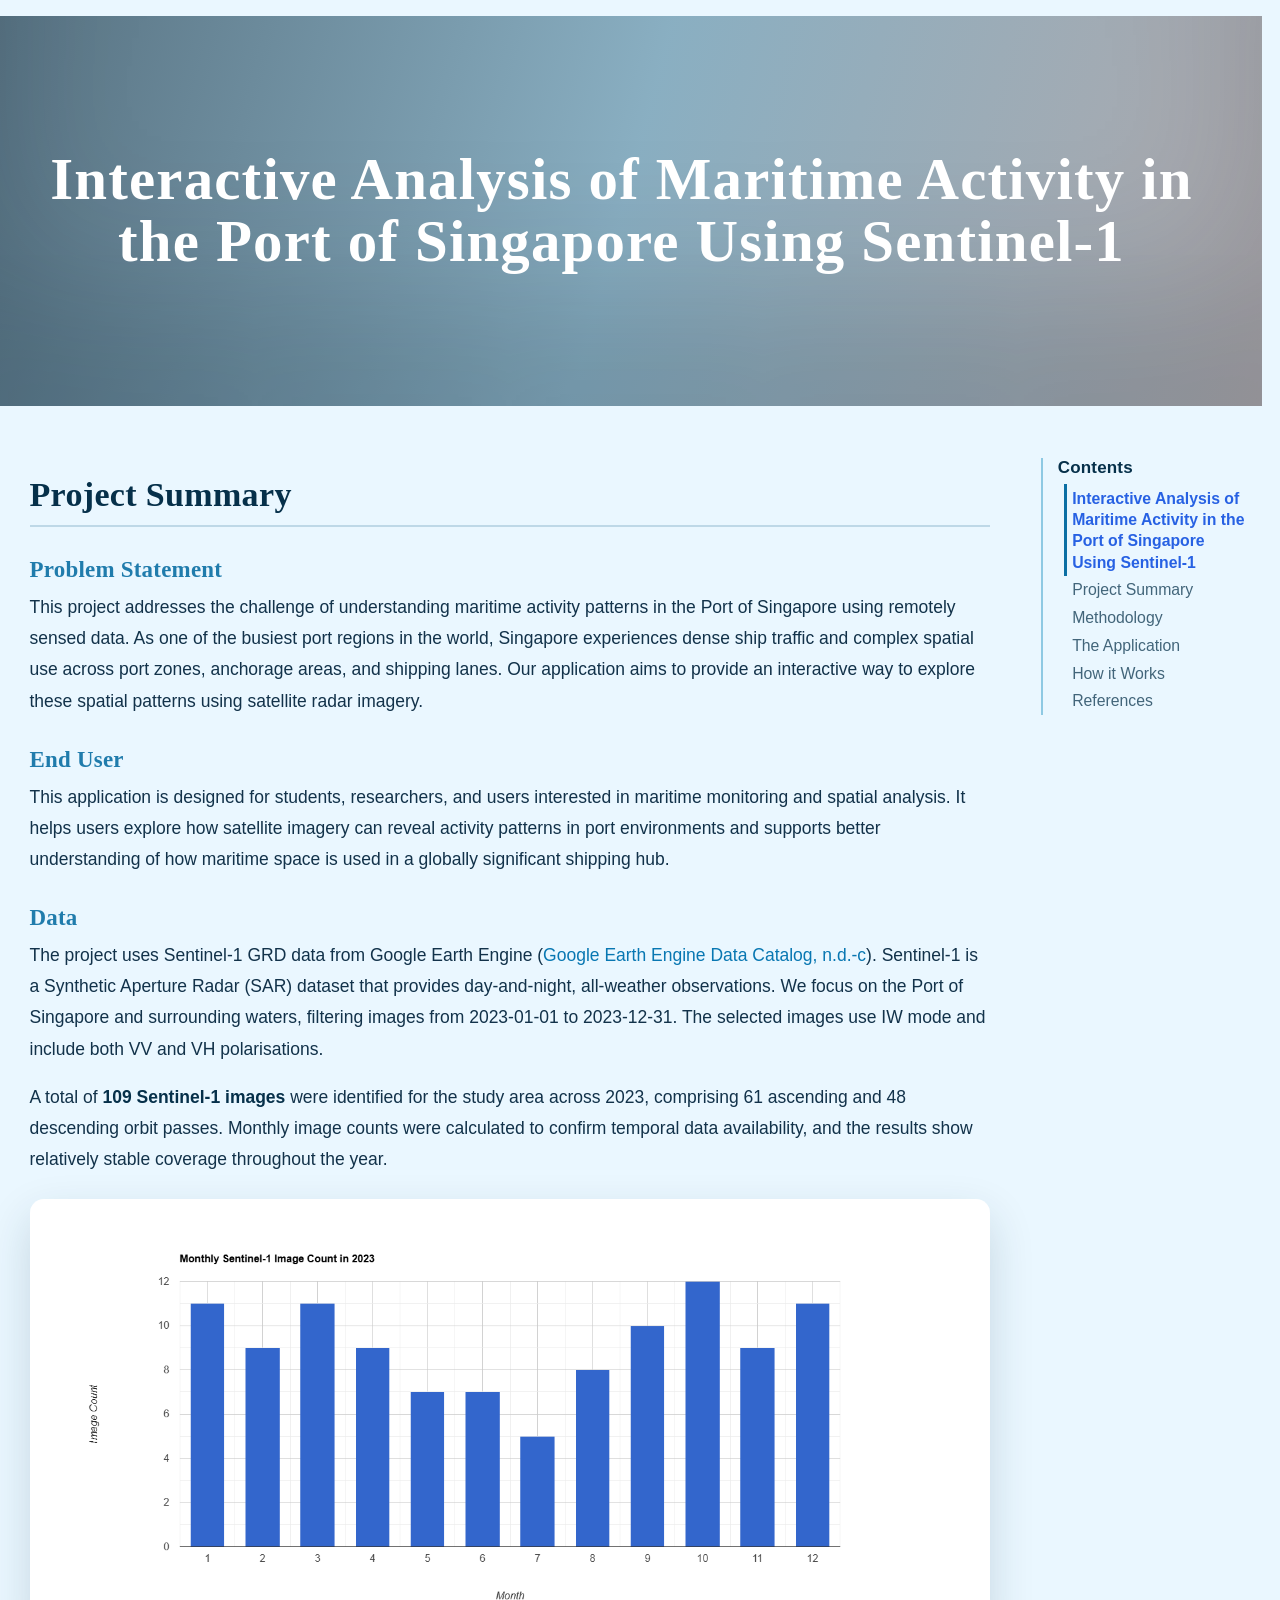
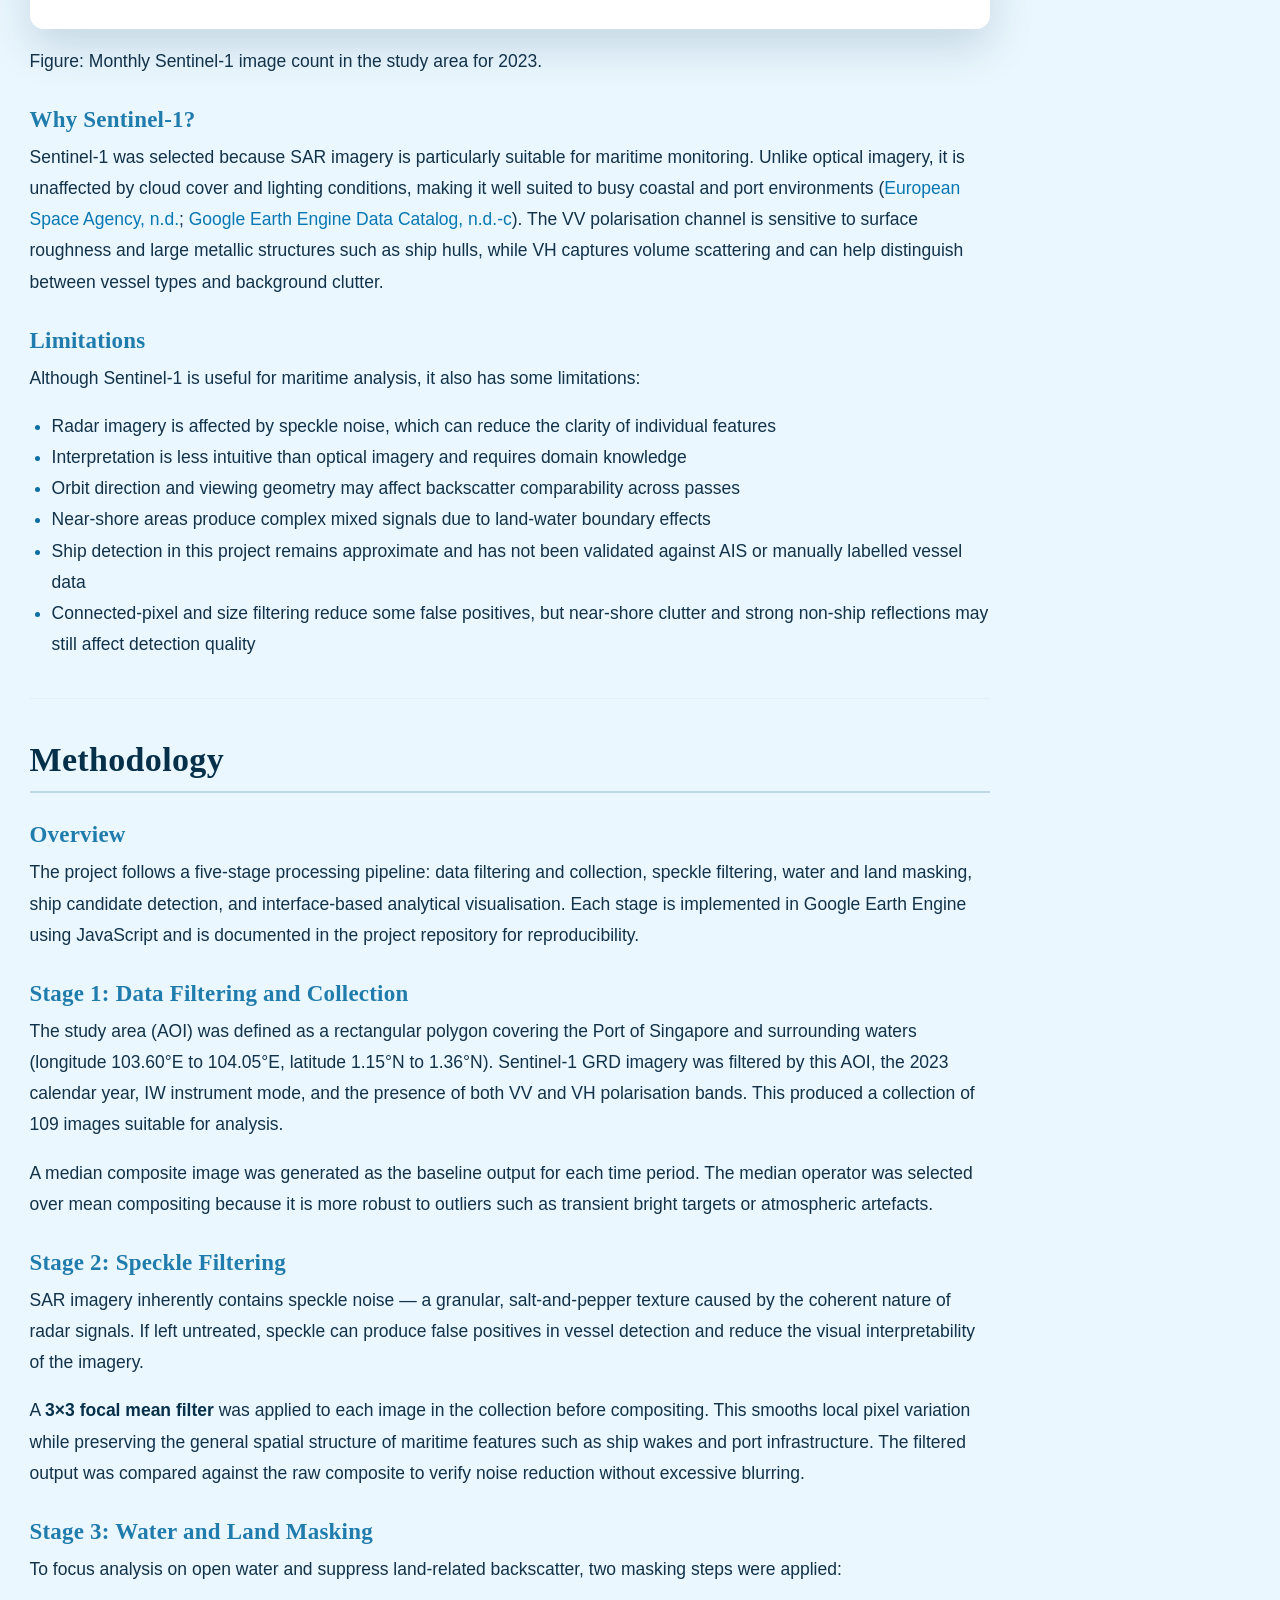
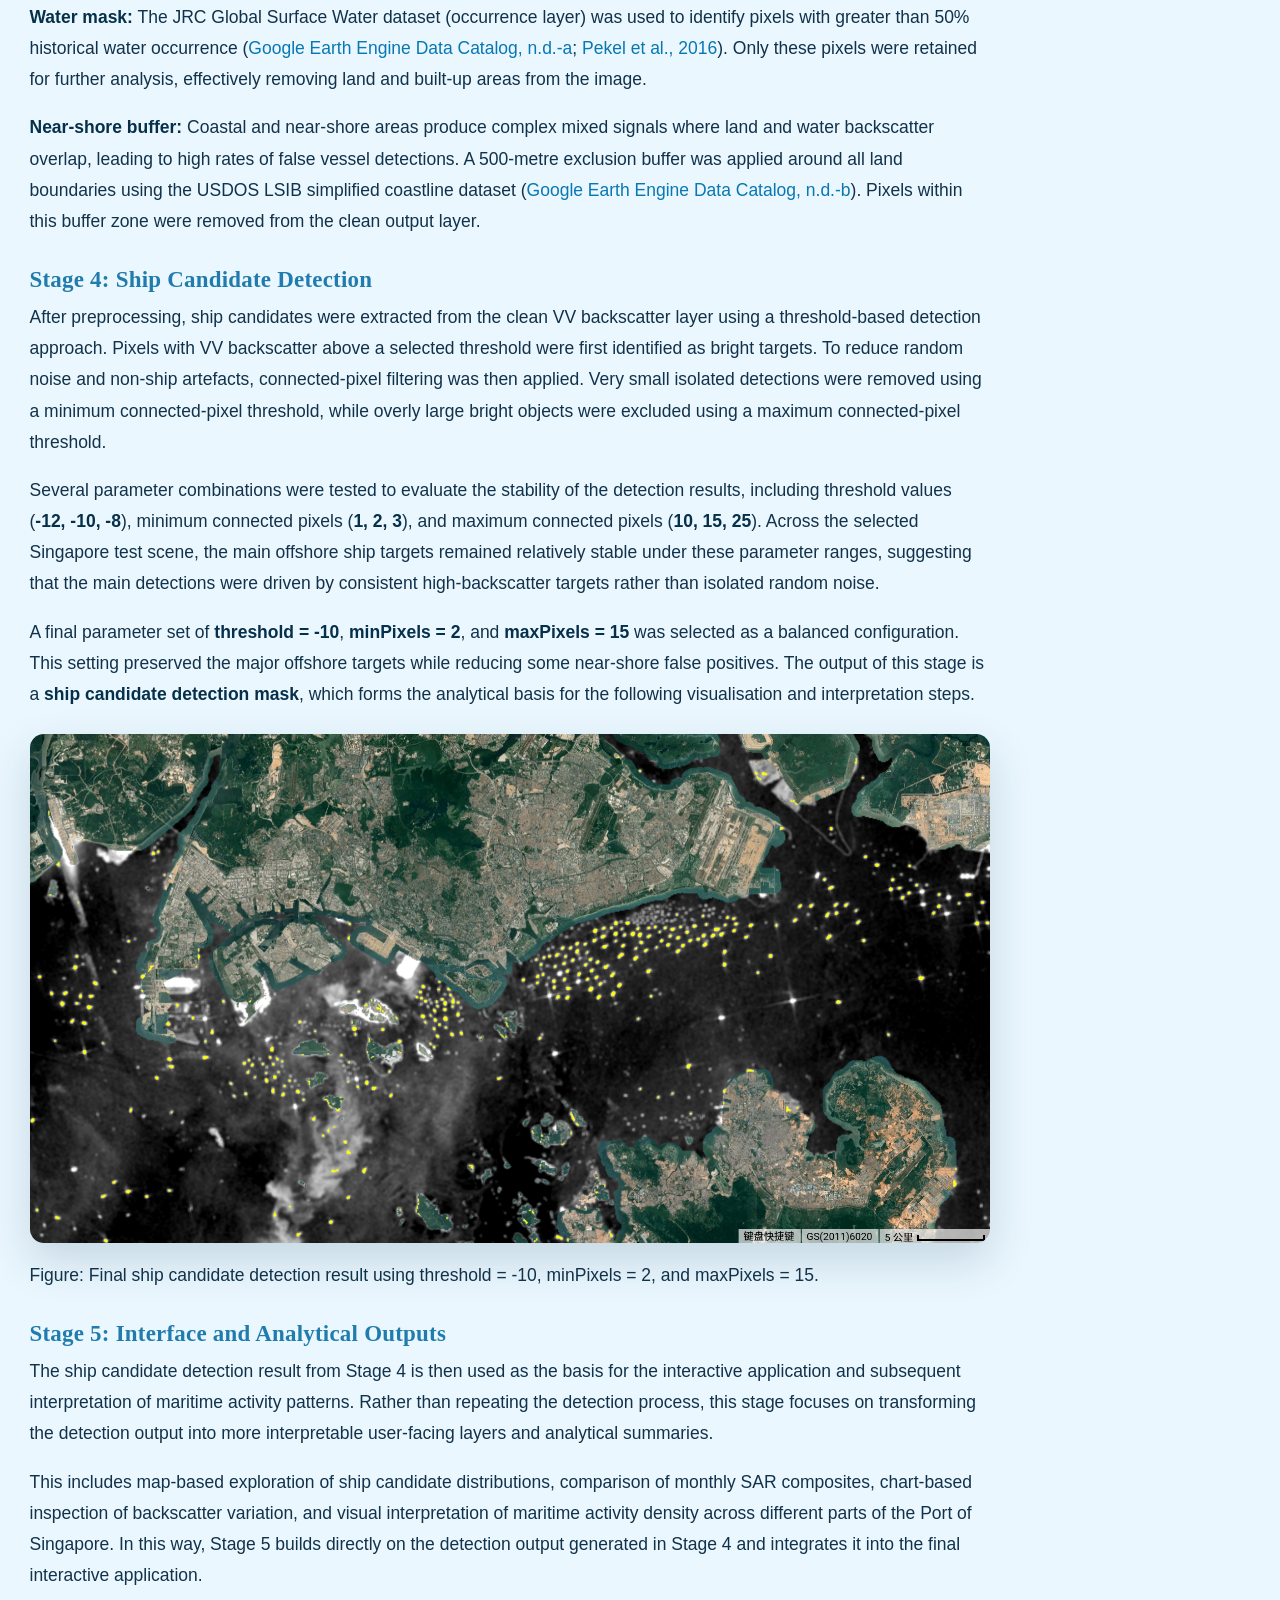
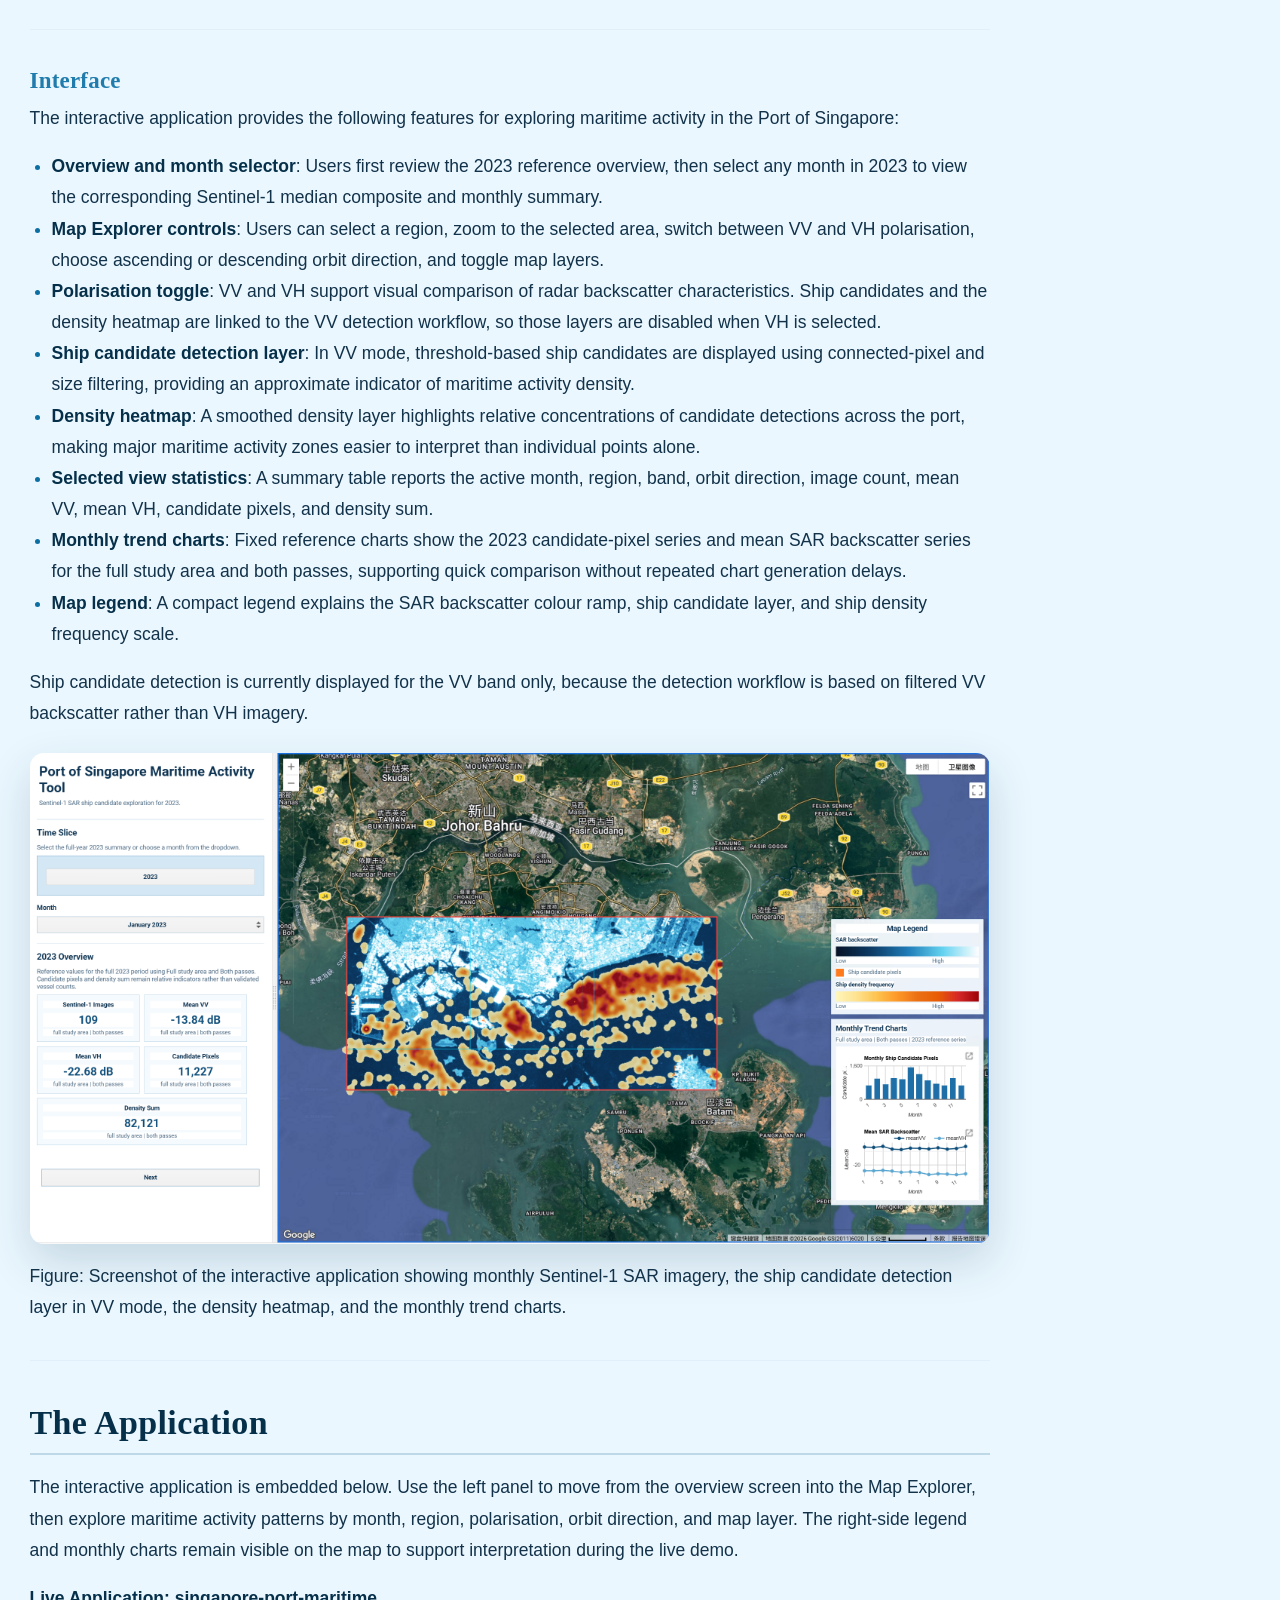
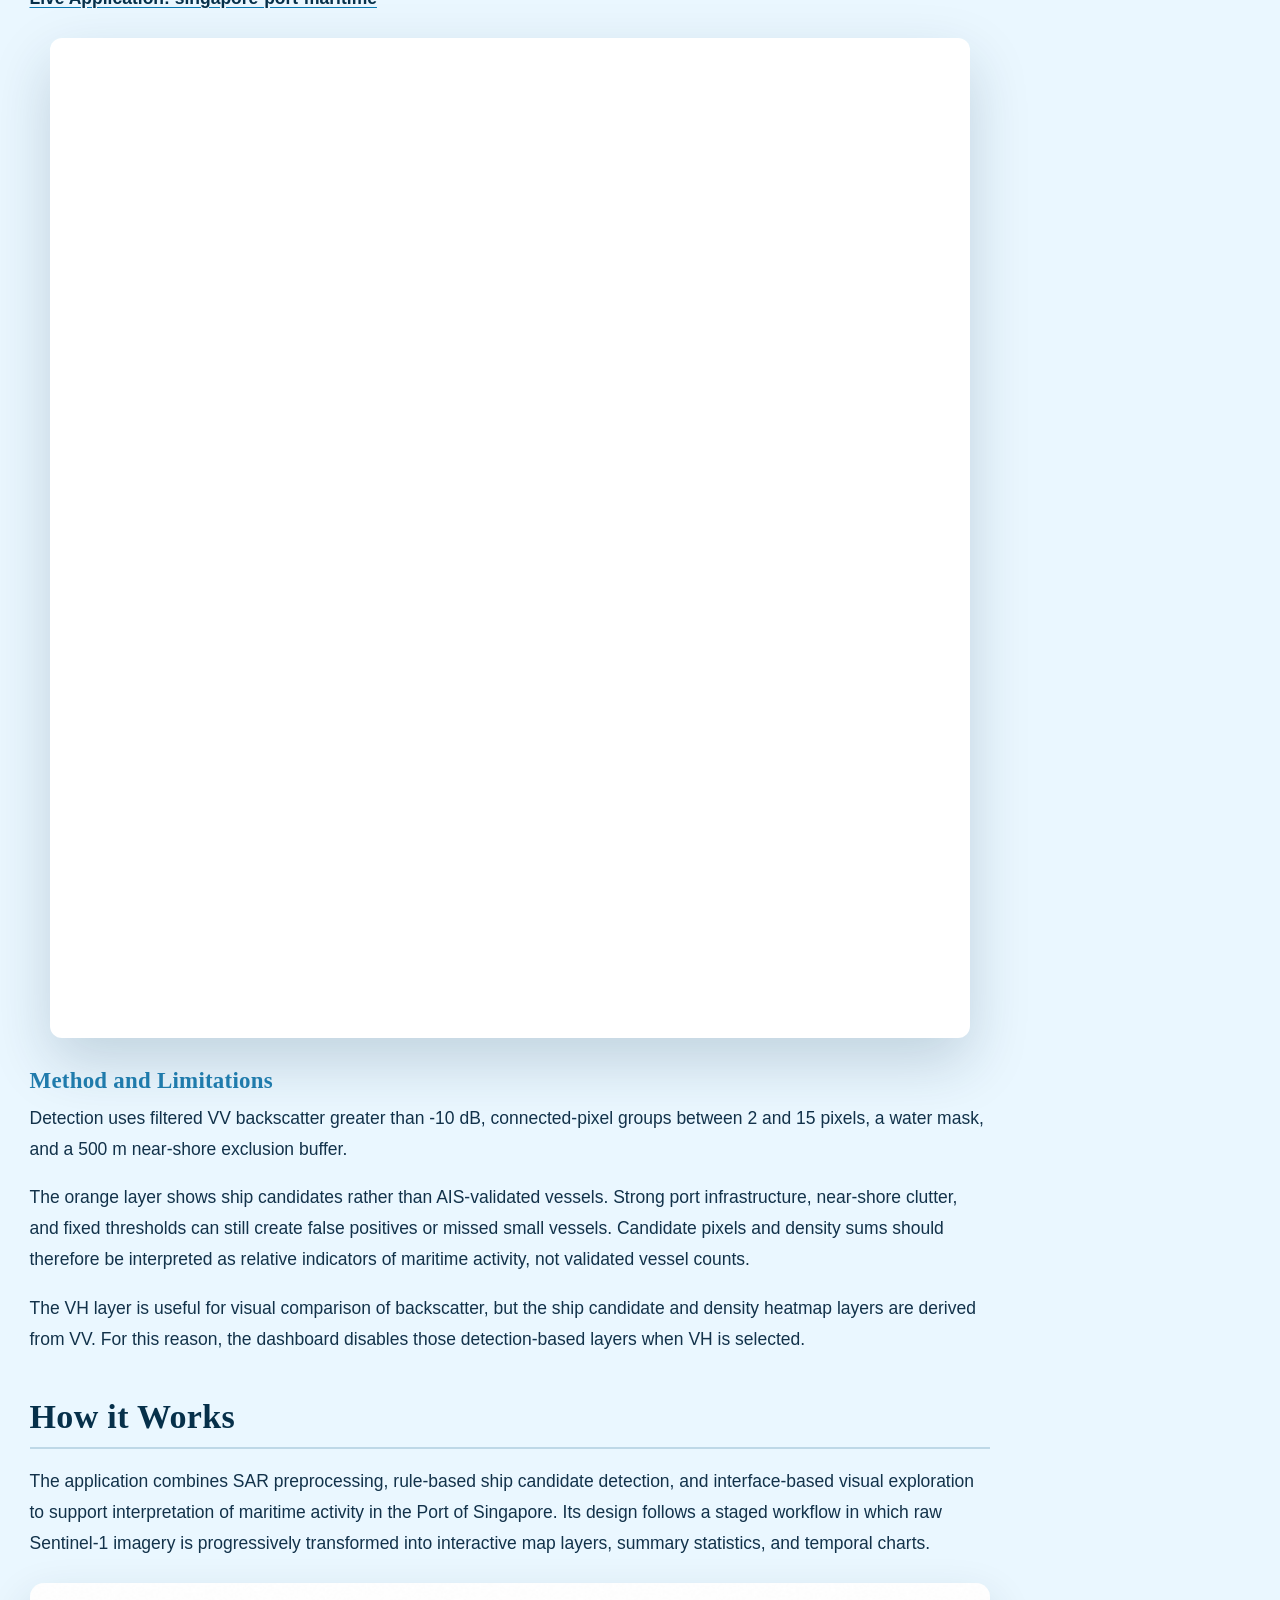
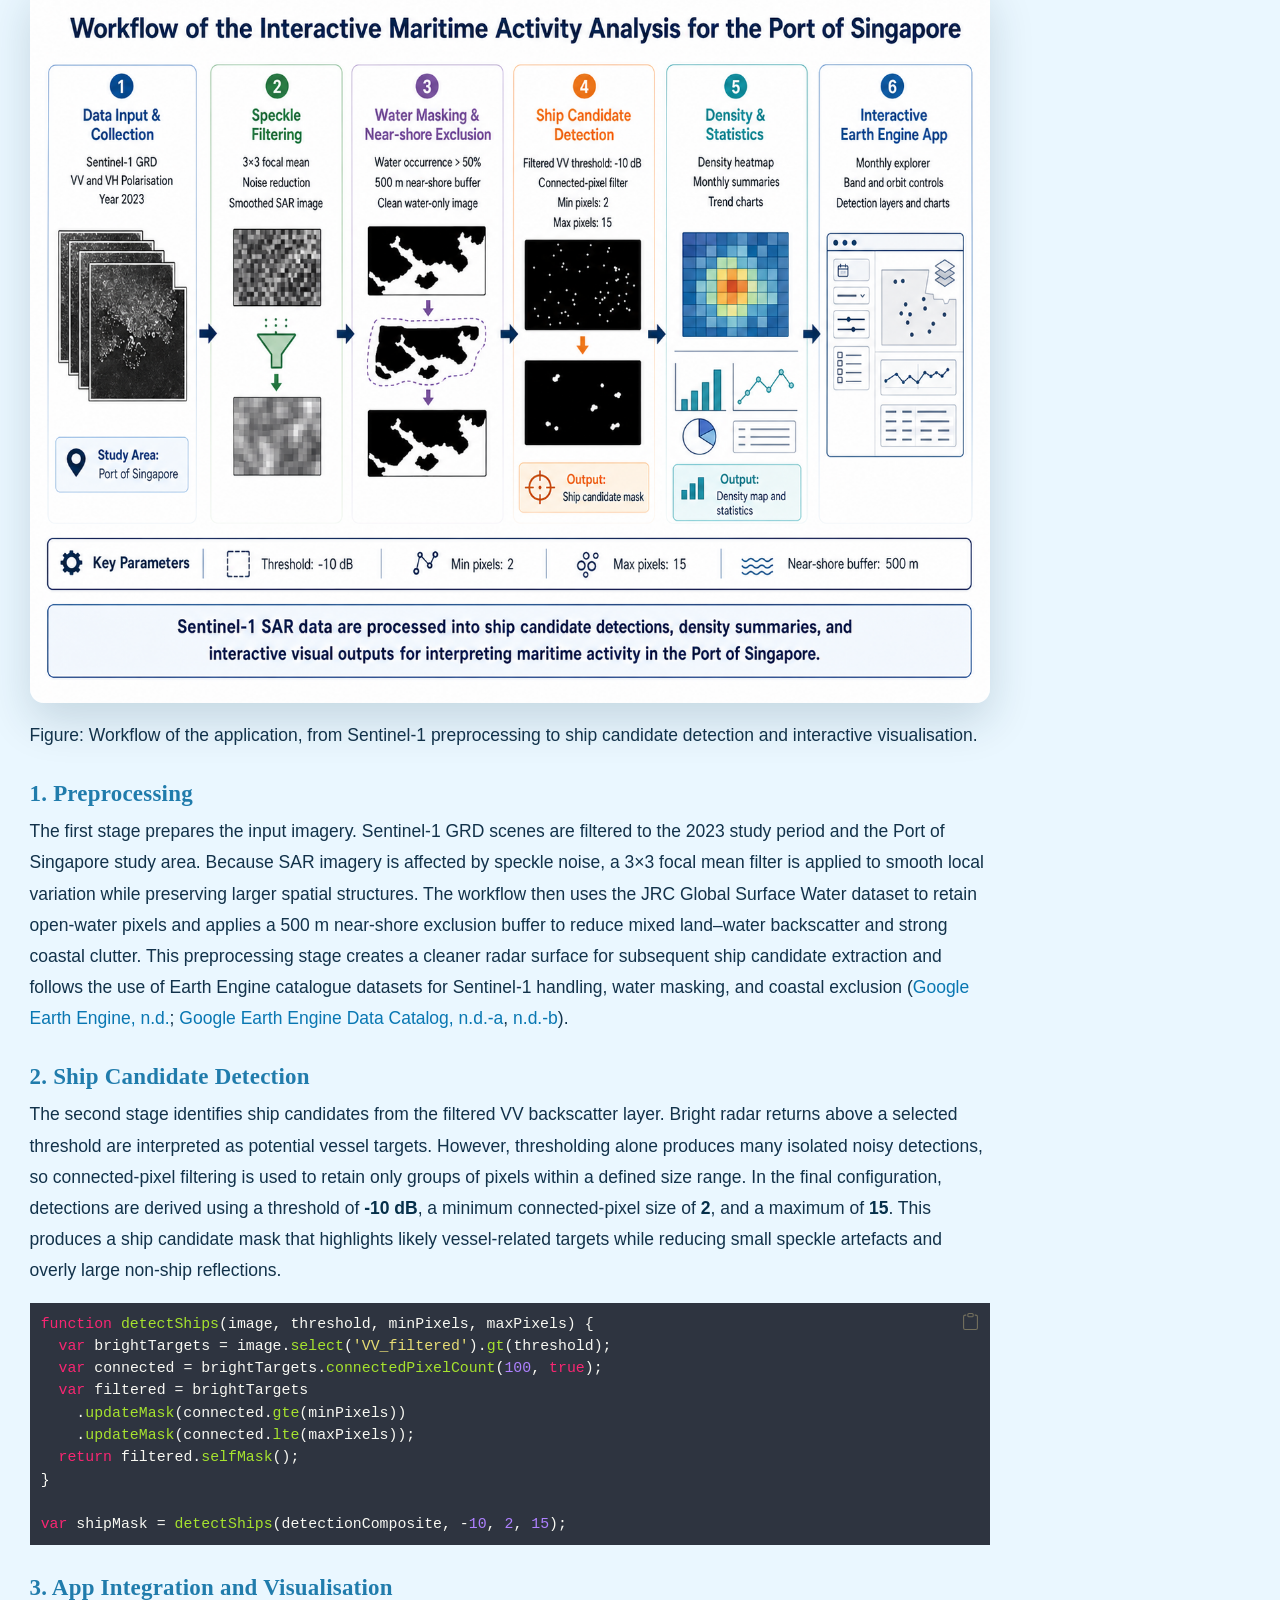
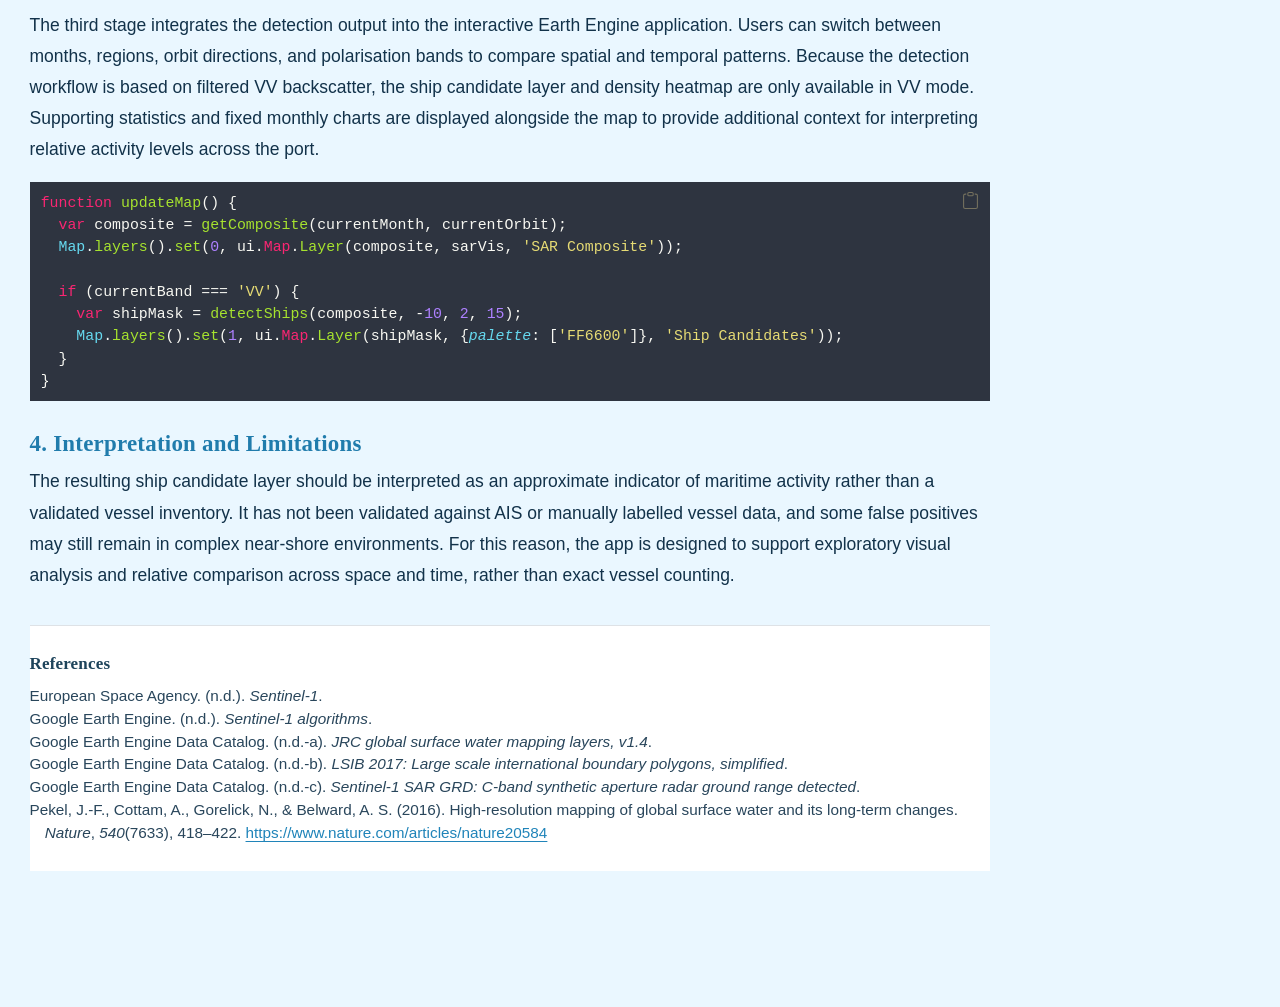
==== commit ecd312a6: "Render updated website" ====
--- a/docs/index.html
+++ b/docs/index.html
@@ -7,7 +7,7 @@
 <meta name="viewport" content="width=device-width, initial-scale=1.0, user-scalable=yes">
 
 
-<title>Interactive Analysis of Maritime Activity in the Port of Singapore Using Sentinel-1 – Singapore Shipping Activity Dashboard</title>
+<title>Singapore Shipping Activity Dashboard</title>
 <style>
 /* Default styles provided by pandoc.
 ** See https://pandoc.org/MANUAL.html#variables-for-html for config info.
@@ -62,6 +62,7 @@
 div.csl-bib-body { }
 div.csl-entry {
   clear: both;
+  margin-bottom: 0em;
 }
 .hanging-indent div.csl-entry {
   margin-left:2em;
@@ -141,7 +142,9 @@
     <h2 id="toc-title">Contents</h2>
    
   <ul>
-  <li><a href="#project-summary" id="toc-project-summary" class="nav-link active" data-scroll-target="#project-summary">Project Summary</a>
+  <li><a href="#interactive-analysis-of-maritime-activity-in-the-port-of-singapore-using-sentinel-1" id="toc-interactive-analysis-of-maritime-activity-in-the-port-of-singapore-using-sentinel-1" class="nav-link active" data-scroll-target="#interactive-analysis-of-maritime-activity-in-the-port-of-singapore-using-sentinel-1">Interactive Analysis of Maritime Activity in the Port of Singapore Using Sentinel-1</a>
+  <ul class="collapse">
+  <li><a href="#project-summary" id="toc-project-summary" class="nav-link" data-scroll-target="#project-summary">Project Summary</a>
   <ul class="collapse">
   <li><a href="#problem-statement" id="toc-problem-statement" class="nav-link" data-scroll-target="#problem-statement">Problem Statement</a></li>
   <li><a href="#end-user" id="toc-end-user" class="nav-link" data-scroll-target="#end-user">End User</a></li>
@@ -171,31 +174,18 @@
   <li><a href="#interpretation-and-limitations" id="toc-interpretation-and-limitations" class="nav-link" data-scroll-target="#interpretation-and-limitations">4. Interpretation and Limitations</a></li>
   </ul></li>
   <li><a href="#references" id="toc-references" class="nav-link" data-scroll-target="#references">References</a></li>
+  </ul></li>
   </ul>
 </nav>
     </div>
 <!-- main -->
-<main class="content" id="quarto-document-content">
-
-<header id="title-block-header" class="quarto-title-block default">
-<div class="quarto-title">
-<h1 class="title">Interactive Analysis of Maritime Activity in the Port of Singapore Using Sentinel-1</h1>
-</div>
-
-
-
-<div class="quarto-title-meta">
-
-    
-  
-    
-  </div>
-  
-
-
-</header>
-
-
+<main class="content" id="quarto-document-content"><header id="title-block-header" class="quarto-title-block"></header>
+
+
+
+
+<section id="interactive-analysis-of-maritime-activity-in-the-port-of-singapore-using-sentinel-1" class="level1">
+<h1>Interactive Analysis of Maritime Activity in the Port of Singapore Using Sentinel-1</h1>
 <section id="project-summary" class="level2">
 <h2 class="anchored" data-anchor-id="project-summary">Project Summary</h2>
 <section id="problem-statement" class="level3">
@@ -250,7 +240,7 @@
 <section id="stage-3-water-and-land-masking" class="level3">
 <h3 class="anchored" data-anchor-id="stage-3-water-and-land-masking">Stage 3: Water and Land Masking</h3>
 <p>To focus analysis on open water and suppress land-related backscatter, two masking steps were applied:</p>
-<p><strong>Water mask:</strong> The JRC Global Surface Water dataset (occurrence layer) was used to identify pixels with greater than 50% historical water occurrence <span class="citation" data-cites="gee_jrc_gsw pekel2016surface">(<a href="#ref-gee_jrc_gsw" role="doc-biblioref">Google Earth Engine Data Catalog, n.d.-a</a>; <a href="#ref-pekel2016surface" role="doc-biblioref">Pekel et al. 2016</a>)</span>. Only these pixels were retained for further analysis, effectively removing land and built-up areas from the image.</p>
+<p><strong>Water mask:</strong> The JRC Global Surface Water dataset (occurrence layer) was used to identify pixels with greater than 50% historical water occurrence <span class="citation" data-cites="gee_jrc_gsw pekel2016surface">(<a href="#ref-gee_jrc_gsw" role="doc-biblioref">Google Earth Engine Data Catalog, n.d.-a</a>; <a href="#ref-pekel2016surface" role="doc-biblioref">Pekel et al., 2016</a>)</span>. Only these pixels were retained for further analysis, effectively removing land and built-up areas from the image.</p>
 <p><strong>Near-shore buffer:</strong> Coastal and near-shore areas produce complex mixed signals where land and water backscatter overlap, leading to high rates of false vessel detections. A 500-metre exclusion buffer was applied around all land boundaries using the USDOS LSIB simplified coastline dataset <span class="citation" data-cites="gee_lsib_simple">(<a href="#ref-gee_lsib_simple" role="doc-biblioref">Google Earth Engine Data Catalog, n.d.-b</a>)</span>. Pixels within this buffer zone were removed from the clean output layer.</p>
 </section>
 <section id="stage-4-ship-candidate-detection" class="level3">
@@ -346,25 +336,26 @@
 
 
 </section>
-
-<div id="quarto-appendix" class="default"><section class="quarto-appendix-contents" role="doc-bibliography" id="quarto-bibliography"><h2 class="anchored quarto-appendix-heading">References</h2><div id="refs" class="references csl-bib-body hanging-indent" role="list">
+</section>
+
+<div id="quarto-appendix" class="default"><section class="quarto-appendix-contents" role="doc-bibliography" id="quarto-bibliography"><h2 class="anchored quarto-appendix-heading">References</h2><div id="refs" class="references csl-bib-body hanging-indent" data-entry-spacing="0" data-line-spacing="2" role="list">
 <div id="ref-esa_sentinel1" class="csl-entry" role="listitem">
-European Space Agency. n.d. <em>Sentinel-1</em>.
+European Space Agency. (n.d.). <em>Sentinel-1</em>.
 </div>
 <div id="ref-gee_s1_guide" class="csl-entry" role="listitem">
-Google Earth Engine. n.d. <em>Sentinel-1 Algorithms</em>.
+Google Earth Engine. (n.d.). <em>Sentinel-1 algorithms</em>.
 </div>
 <div id="ref-gee_jrc_gsw" class="csl-entry" role="listitem">
-Google Earth Engine Data Catalog. n.d.-a. <em>JRC Global Surface Water Mapping Layers, V1.4</em>.
+Google Earth Engine Data Catalog. (n.d.-a). <em>JRC global surface water mapping layers, v1.4</em>.
 </div>
 <div id="ref-gee_lsib_simple" class="csl-entry" role="listitem">
-Google Earth Engine Data Catalog. n.d.-b. <em>LSIB 2017: Large Scale International Boundary Polygons, Simplified</em>.
+Google Earth Engine Data Catalog. (n.d.-b). <em>LSIB 2017: Large scale international boundary polygons, simplified</em>.
 </div>
 <div id="ref-gee_s1_grd" class="csl-entry" role="listitem">
-Google Earth Engine Data Catalog. n.d.-c. <em>Sentinel-1 SAR GRD: C-Band Synthetic Aperture Radar Ground Range Detected</em>.
+Google Earth Engine Data Catalog. (n.d.-c). <em>Sentinel-1 SAR GRD: C-band synthetic aperture radar ground range detected</em>.
 </div>
 <div id="ref-pekel2016surface" class="csl-entry" role="listitem">
-Pekel, Jean-François, Andrew Cottam, Noel Gorelick, and Alan S. Belward. 2016. <span>“High-Resolution Mapping of Global Surface Water and Its Long-Term Changes.”</span> <em>Nature</em> 540 (7633): 418–22. <a href="https://www.nature.com/articles/nature20584">https://www.nature.com/articles/nature20584</a>.
+Pekel, J.-F., Cottam, A., Gorelick, N., &amp; Belward, A. S. (2016). High-resolution mapping of global surface water and its long-term changes. <em>Nature</em>, <em>540</em>(7633), 418–422. <a href="https://www.nature.com/articles/nature20584">https://www.nature.com/articles/nature20584</a>
 </div>
 </div></section></div></main> <!-- /main -->
 <script src="toc-active.js"></script>
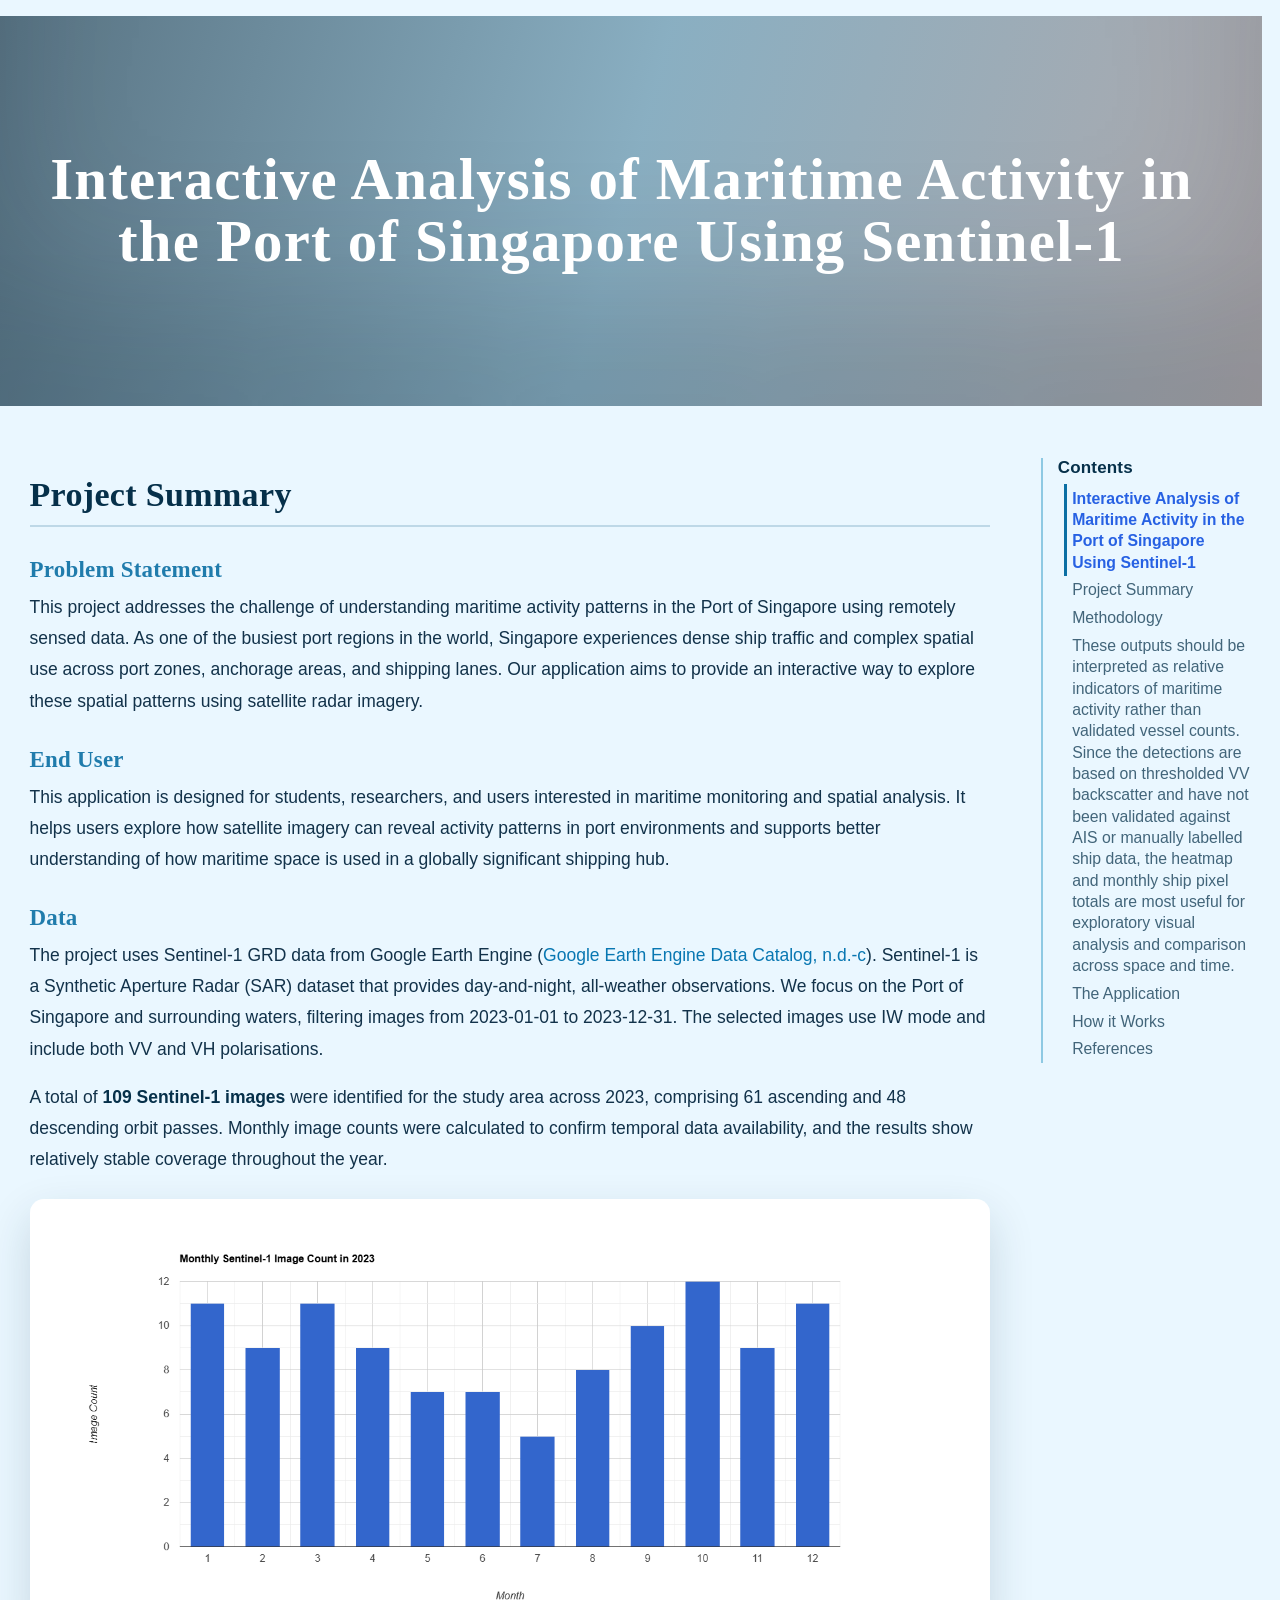
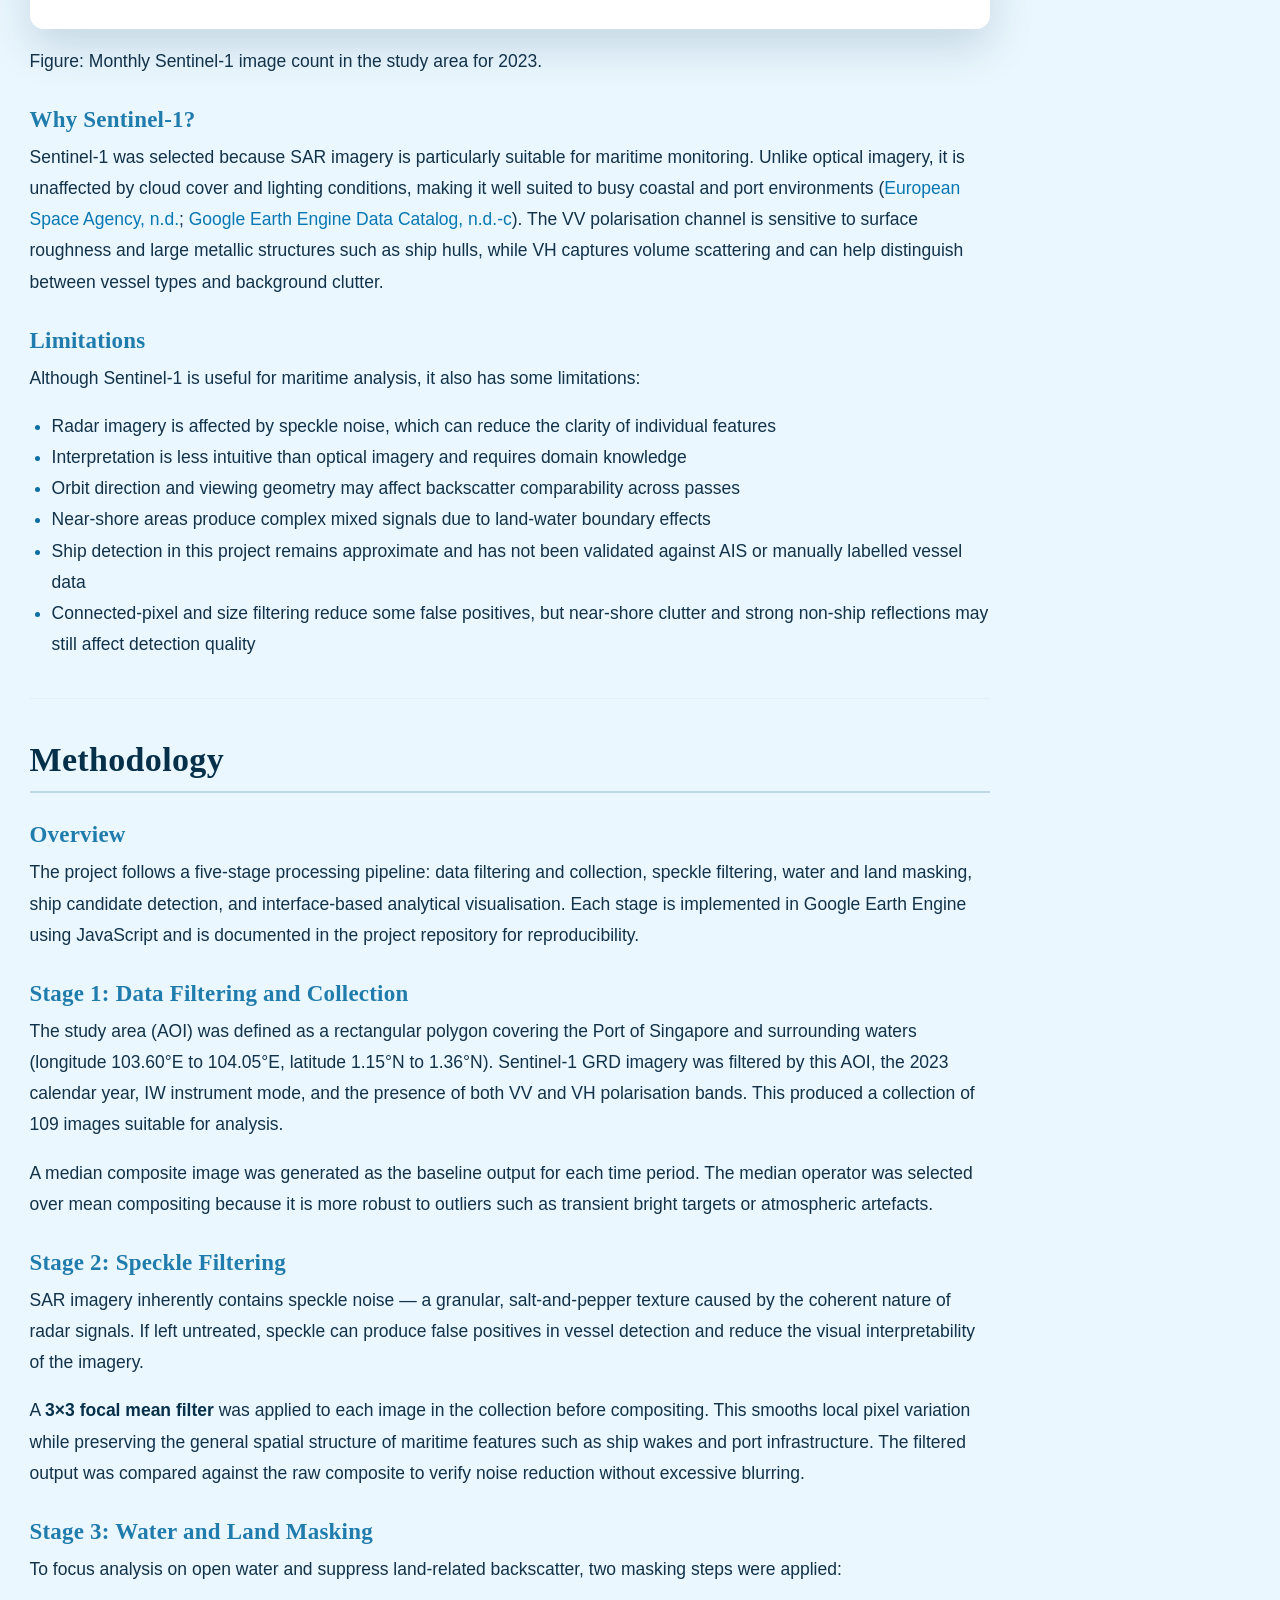
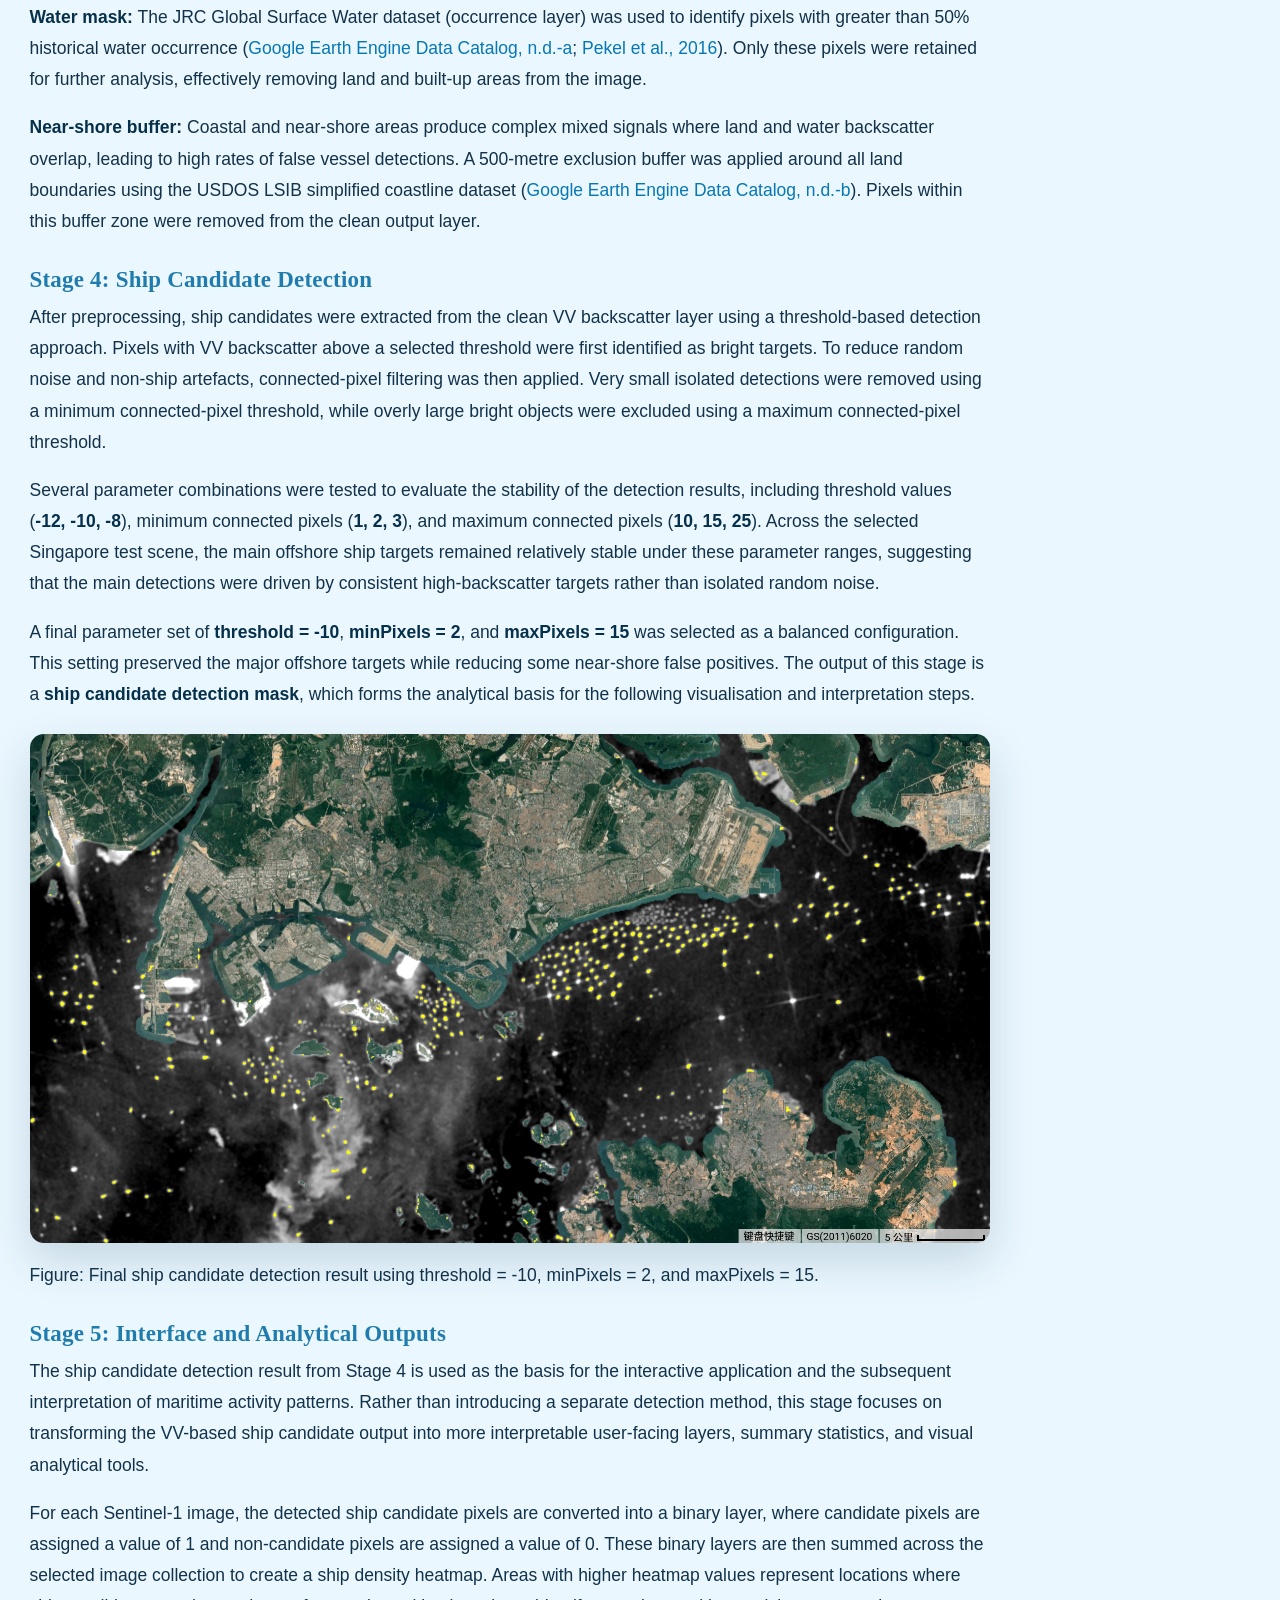
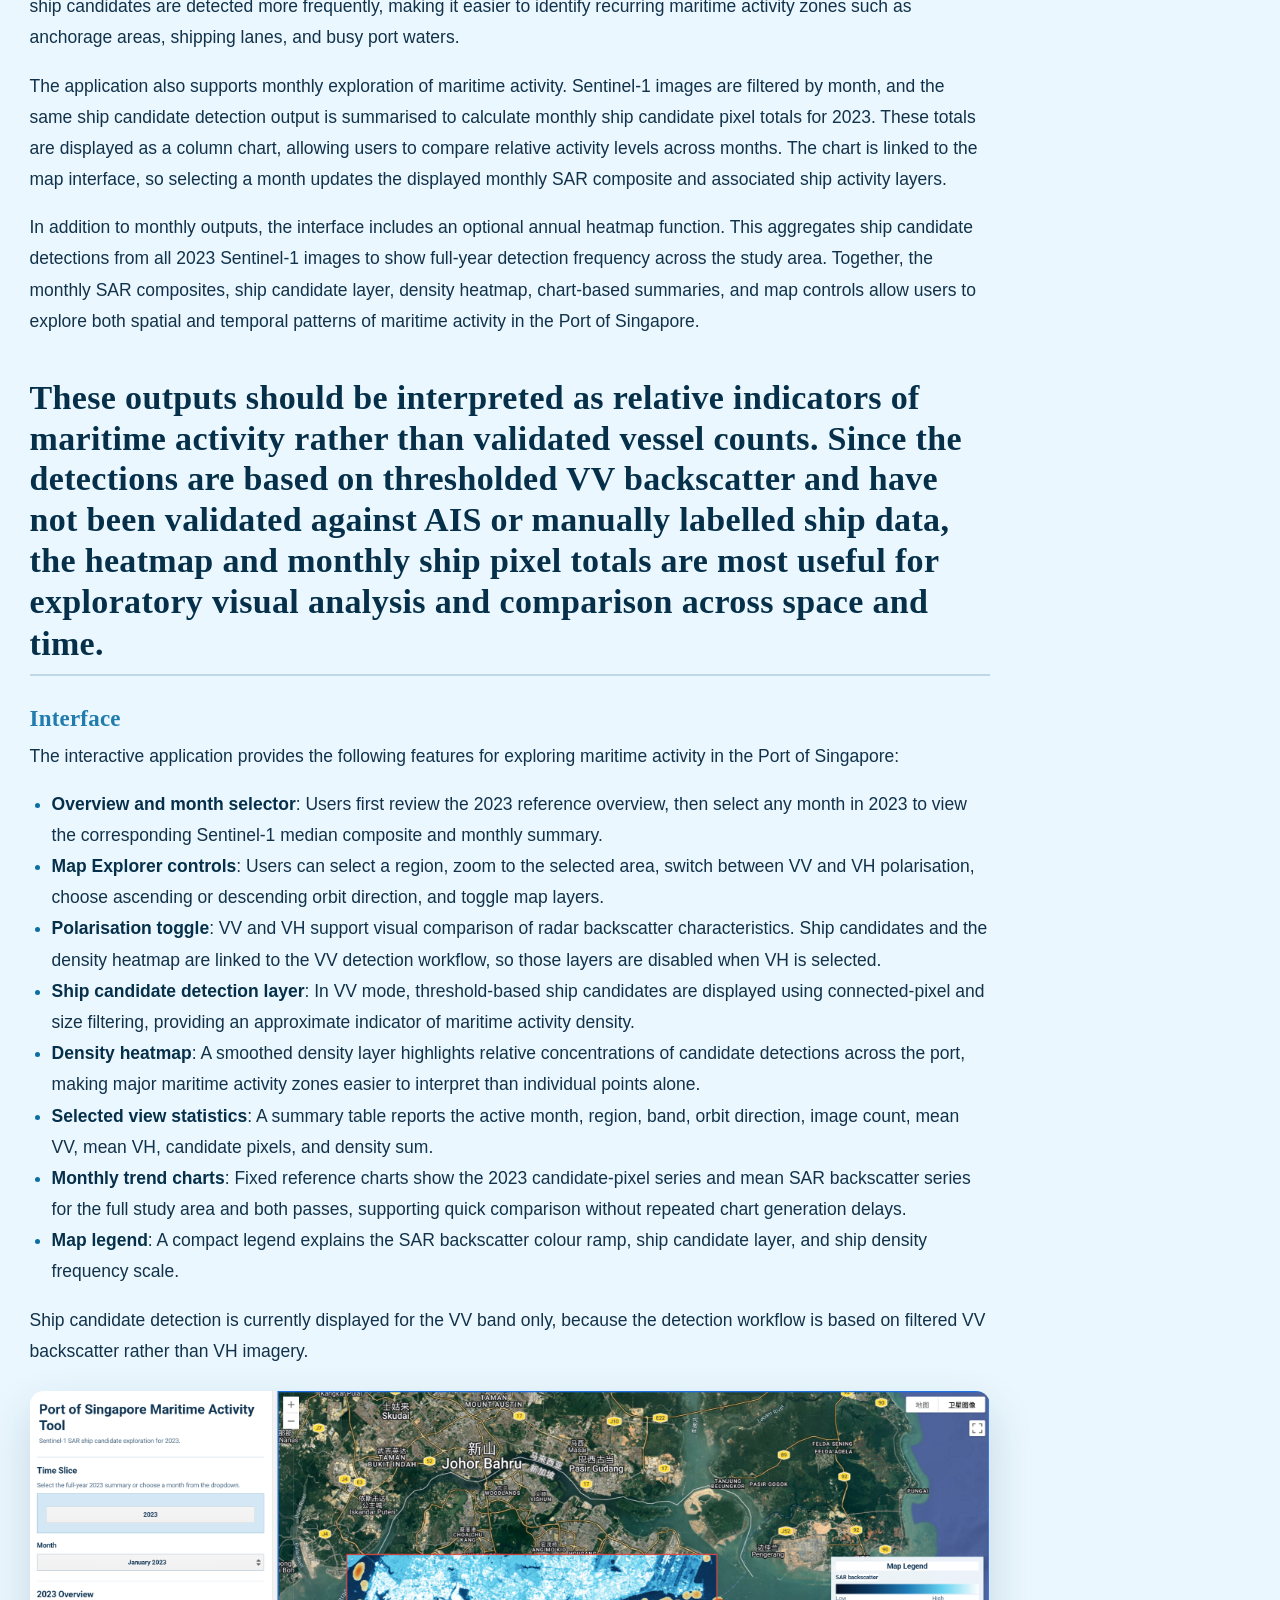
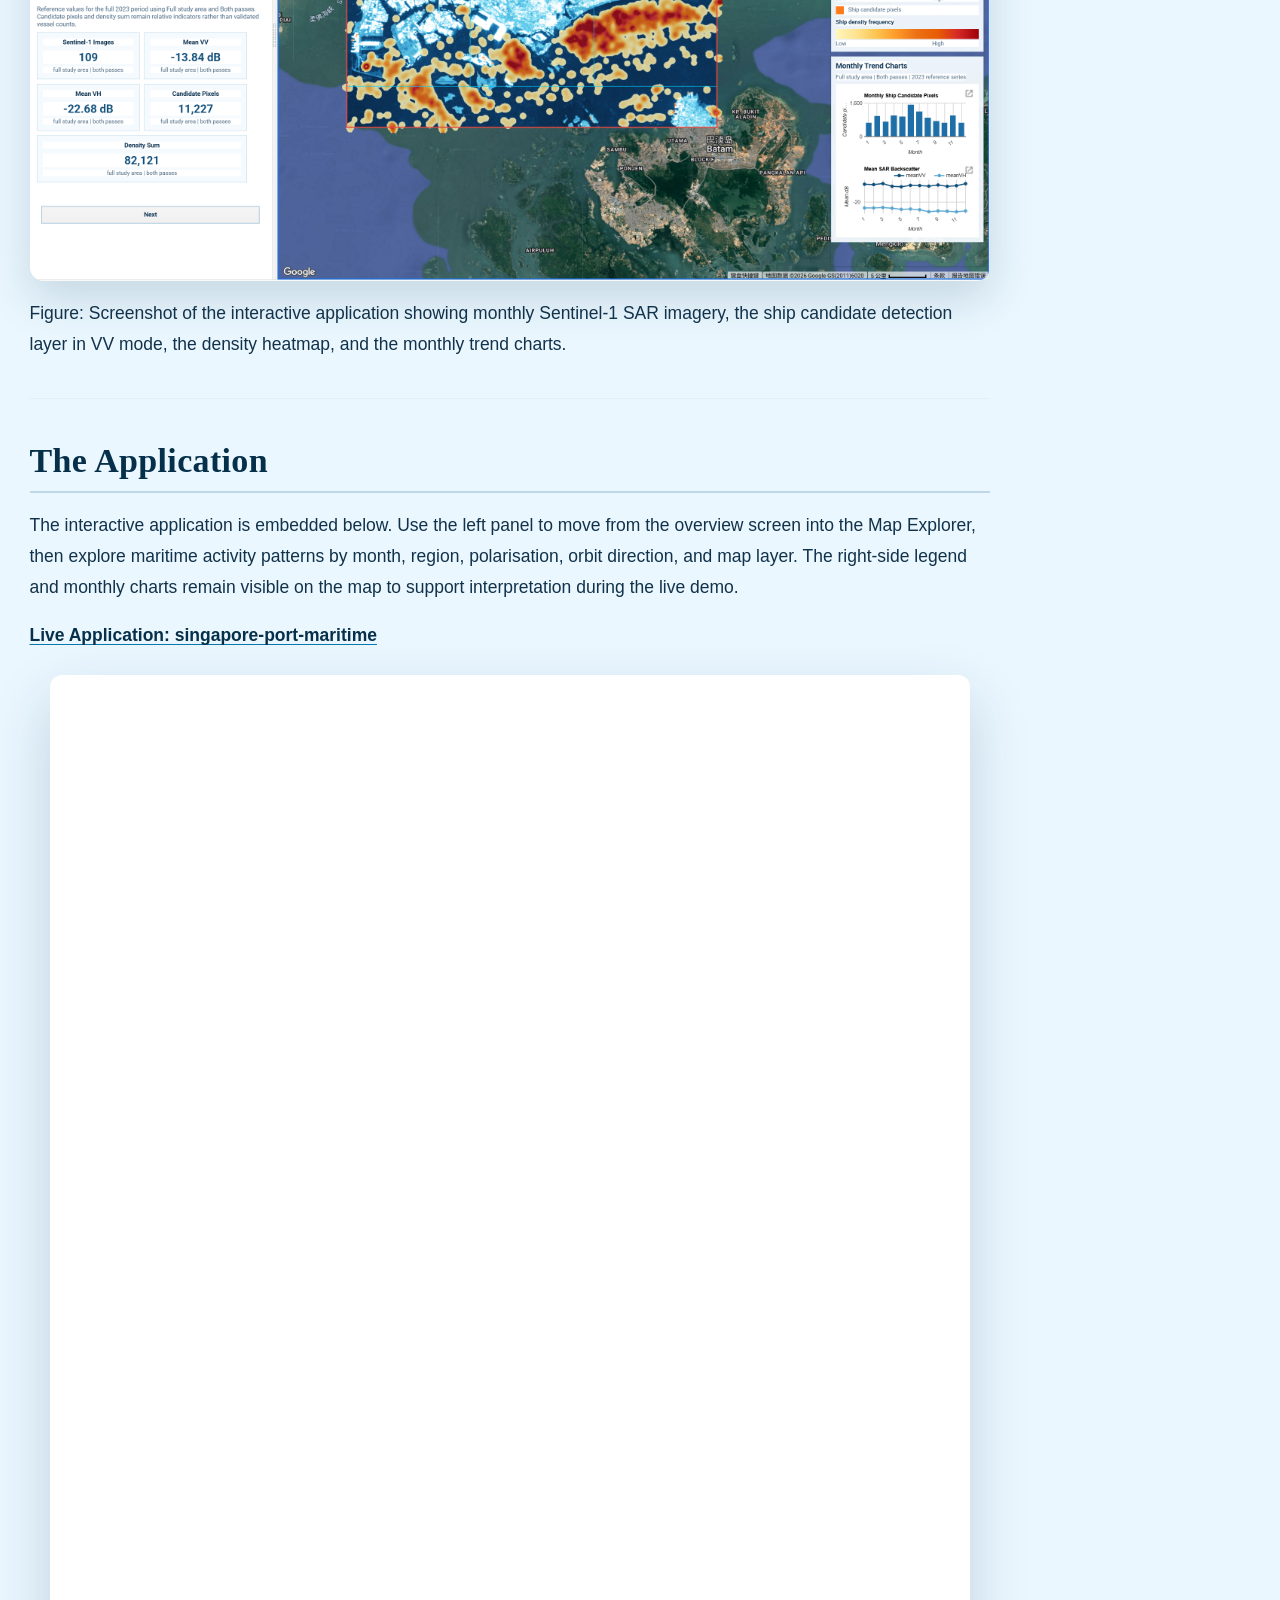
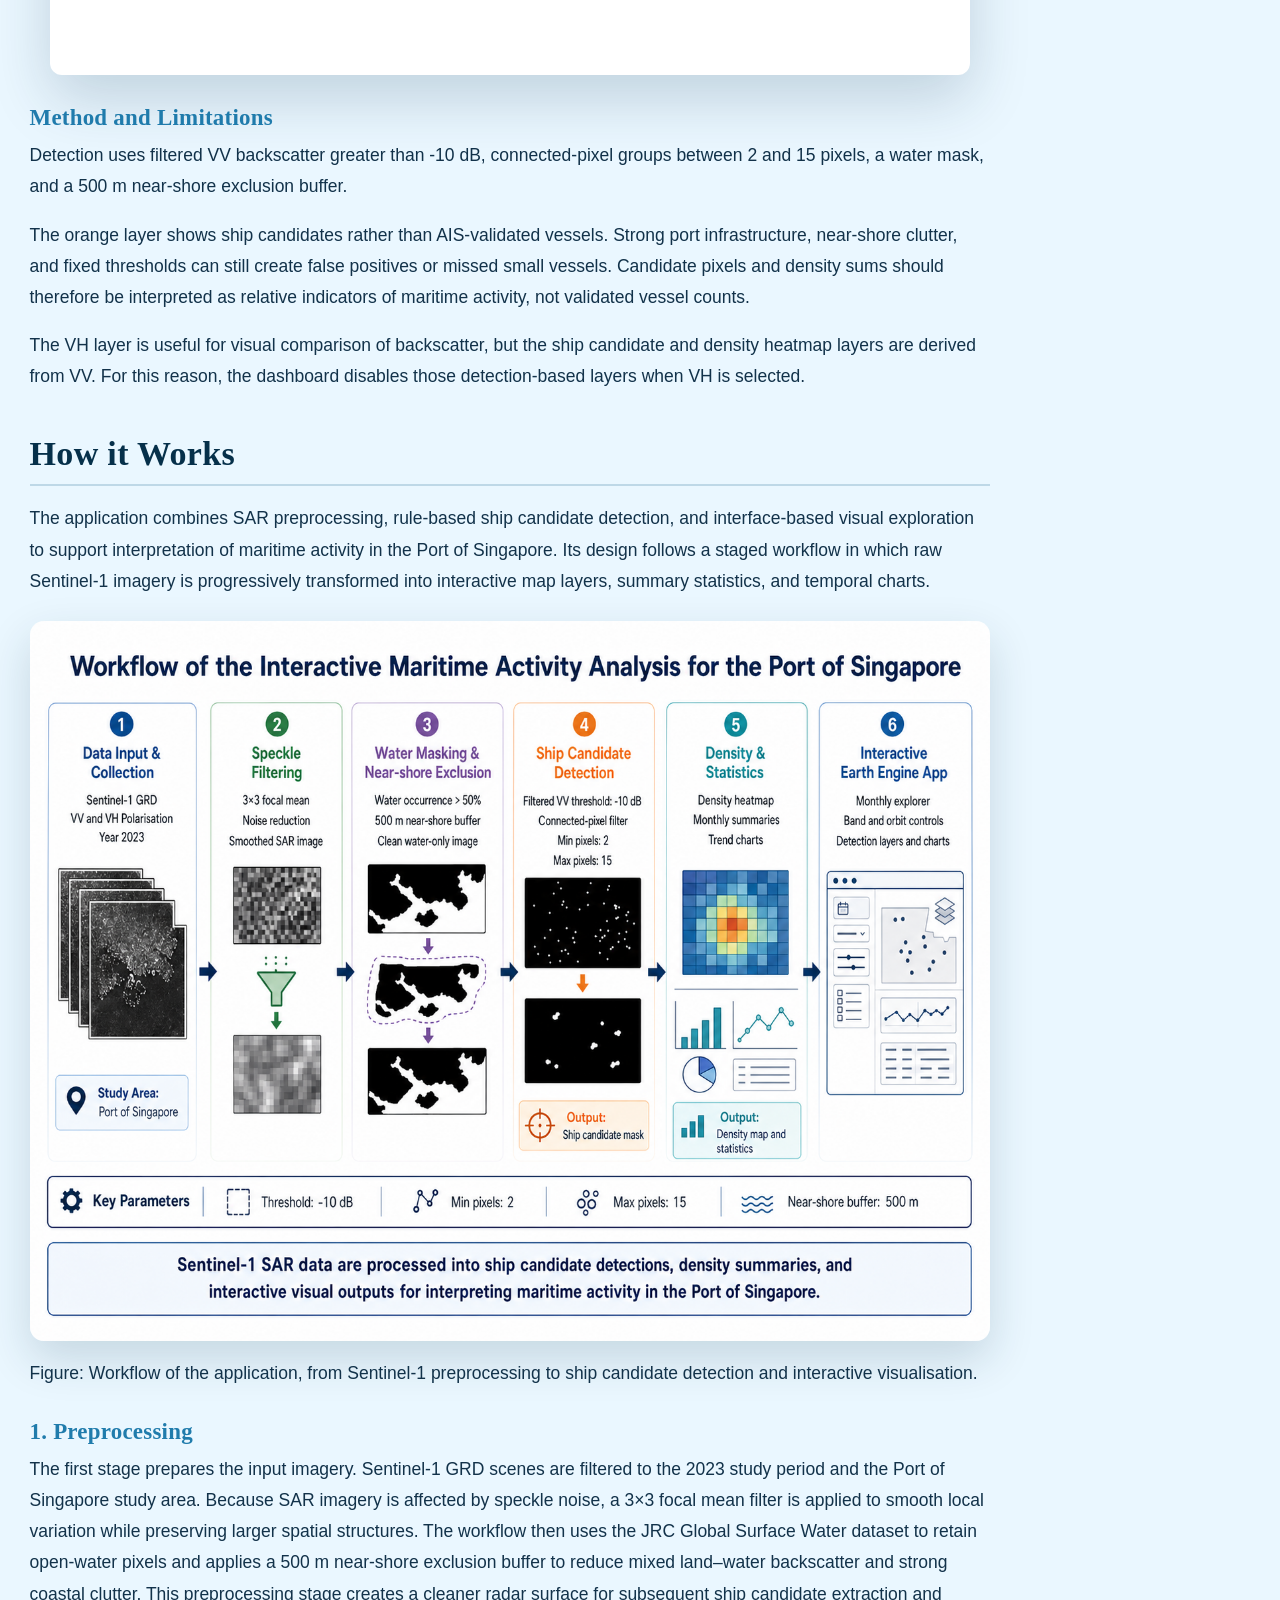
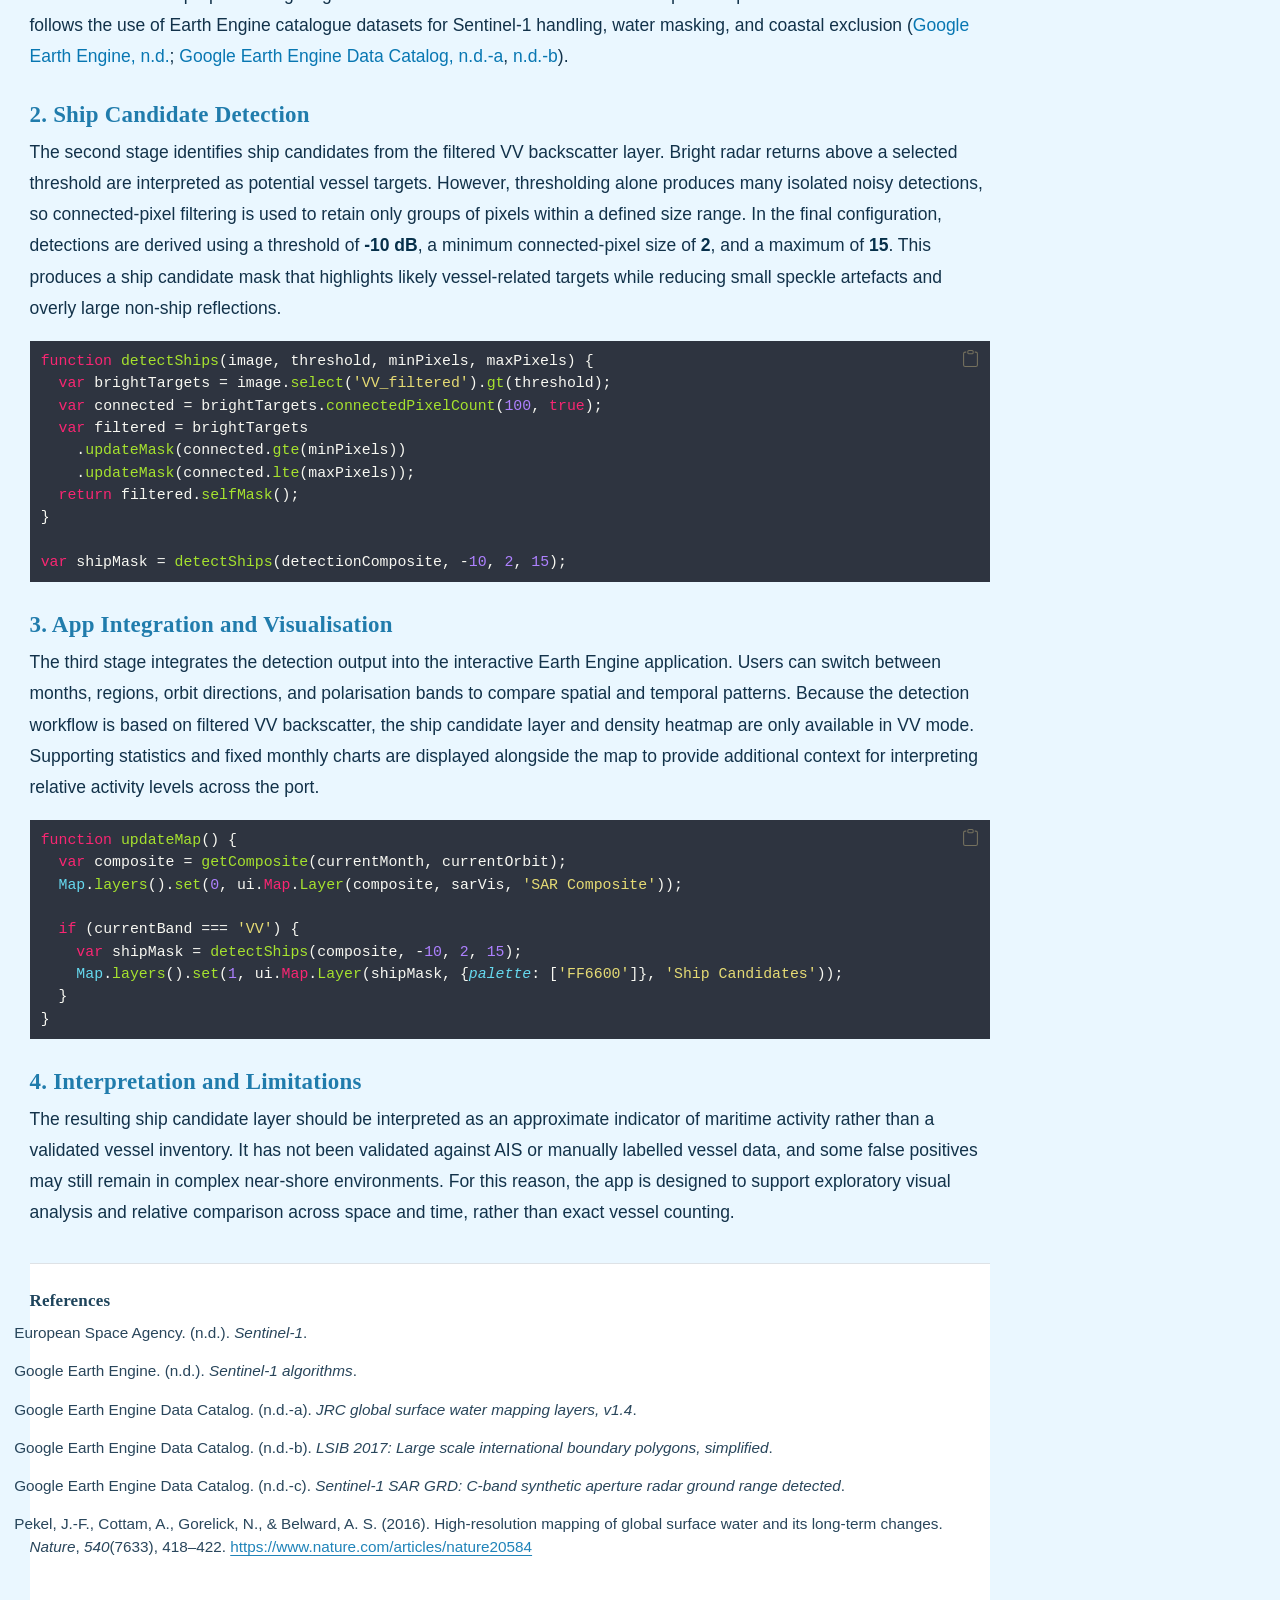
==== commit c36021b8: "Refine references styling" ====
--- a/docs/index.html
+++ b/docs/index.html
@@ -160,6 +160,9 @@
   <li><a href="#stage-3-water-and-land-masking" id="toc-stage-3-water-and-land-masking" class="nav-link" data-scroll-target="#stage-3-water-and-land-masking">Stage 3: Water and Land Masking</a></li>
   <li><a href="#stage-4-ship-candidate-detection" id="toc-stage-4-ship-candidate-detection" class="nav-link" data-scroll-target="#stage-4-ship-candidate-detection">Stage 4: Ship Candidate Detection</a></li>
   <li><a href="#stage-5-interface-and-analytical-outputs" id="toc-stage-5-interface-and-analytical-outputs" class="nav-link" data-scroll-target="#stage-5-interface-and-analytical-outputs">Stage 5: Interface and Analytical Outputs</a></li>
+  </ul></li>
+  <li><a href="#these-outputs-should-be-interpreted-as-relative-indicators-of-maritime-activity-rather-than-validated-vessel-counts.[base64]." id="toc-these-outputs-should-be-interpreted-as-relative-indicators-of-maritime-activity-rather-than-validated-vessel-counts.[base64]." class="nav-link" data-scroll-target="#these-outputs-should-be-interpreted-as-relative-indicators-of-maritime-activity-rather-than-validated-vessel-counts.[base64].">These outputs should be interpreted as relative indicators of maritime activity rather than validated vessel counts. Since the detections are based on thresholded VV backscatter and have not been validated against AIS or manually labelled ship data, the heatmap and monthly ship pixel totals are most useful for exploratory visual analysis and comparison across space and time.</a>
+  <ul class="collapse">
   <li><a href="#interface" id="toc-interface" class="nav-link" data-scroll-target="#interface">Interface</a></li>
   </ul></li>
   <li><a href="#the-application" id="toc-the-application" class="nav-link" data-scroll-target="#the-application">The Application</a>
@@ -253,10 +256,14 @@
 </section>
 <section id="stage-5-interface-and-analytical-outputs" class="level3">
 <h3 class="anchored" data-anchor-id="stage-5-interface-and-analytical-outputs">Stage 5: Interface and Analytical Outputs</h3>
-<p>The ship candidate detection result from Stage 4 is then used as the basis for the interactive application and subsequent interpretation of maritime activity patterns. Rather than repeating the detection process, this stage focuses on transforming the detection output into more interpretable user-facing layers and analytical summaries.</p>
-<p>This includes map-based exploration of ship candidate distributions, comparison of monthly SAR composites, chart-based inspection of backscatter variation, and visual interpretation of maritime activity density across different parts of the Port of Singapore. In this way, Stage 5 builds directly on the detection output generated in Stage 4 and integrates it into the final interactive application.</p>
-<hr>
-</section>
+<p>The ship candidate detection result from Stage 4 is used as the basis for the interactive application and the subsequent interpretation of maritime activity patterns. Rather than introducing a separate detection method, this stage focuses on transforming the VV-based ship candidate output into more interpretable user-facing layers, summary statistics, and visual analytical tools.</p>
+<p>For each Sentinel-1 image, the detected ship candidate pixels are converted into a binary layer, where candidate pixels are assigned a value of 1 and non-candidate pixels are assigned a value of 0. These binary layers are then summed across the selected image collection to create a ship density heatmap. Areas with higher heatmap values represent locations where ship candidates are detected more frequently, making it easier to identify recurring maritime activity zones such as anchorage areas, shipping lanes, and busy port waters.</p>
+<p>The application also supports monthly exploration of maritime activity. Sentinel-1 images are filtered by month, and the same ship candidate detection output is summarised to calculate monthly ship candidate pixel totals for 2023. These totals are displayed as a column chart, allowing users to compare relative activity levels across months. The chart is linked to the map interface, so selecting a month updates the displayed monthly SAR composite and associated ship activity layers.</p>
+<p>In addition to monthly outputs, the interface includes an optional annual heatmap function. This aggregates ship candidate detections from all 2023 Sentinel-1 images to show full-year detection frequency across the study area. Together, the monthly SAR composites, ship candidate layer, density heatmap, chart-based summaries, and map controls allow users to explore both spatial and temporal patterns of maritime activity in the Port of Singapore.</p>
+</section>
+</section>
+<section id="these-outputs-should-be-interpreted-as-relative-indicators-of-maritime-activity-rather-than-validated-vessel-counts.[base64]." class="level2">
+<h2 class="anchored" data-anchor-id="these-outputs-should-be-interpreted-as-relative-indicators-of-maritime-activity-rather-than-validated-vessel-counts.[base64].">These outputs should be interpreted as relative indicators of maritime activity rather than validated vessel counts. Since the detections are based on thresholded VV backscatter and have not been validated against AIS or manually labelled ship data, the heatmap and monthly ship pixel totals are most useful for exploratory visual analysis and comparison across space and time.</h2>
 <section id="interface" class="level3">
 <h3 class="anchored" data-anchor-id="interface">Interface</h3>
 <p>The interactive application provides the following features for exploring maritime activity in the Port of Singapore:</p>
--- a/docs/styles.css
+++ b/docs/styles.css
@@ -63,7 +63,6 @@
     margin: calc(var(--hero-height) + var(--hero-gap)) 0 0 0 !important;
     padding-top: 0;
     align-self: flex-start;
-
     position: sticky !important;
     top: 4rem !important;
     height: fit-content !important;
@@ -200,7 +199,6 @@
   box-shadow: inset 2px 0 0 #8ec9e3;
 }
 
-/* Collapse right TOC when it reaches the GEE dashboard */
 @media (min-width: 992px) {
   body.toc-docked #quarto-margin-sidebar {
     position: sticky !important;
@@ -379,4 +377,45 @@
     margin: 1.4rem auto 1rem;
     transform: none;
   }
-}+}
+
+/* References: remove the white box and match page background */
+#quarto-document-content #refs,
+#quarto-document-content .references,
+#quarto-document-content .csl-bib-body,
+#quarto-document-content .hanging-indent {
+  background: transparent !important;
+  background-color: transparent !important;
+  border: none !important;
+  box-shadow: none !important;
+  padding: 0 !important;
+  margin: 0 !important;
+}
+
+#quarto-document-content #refs .csl-entry,
+#quarto-document-content .references .csl-entry,
+#quarto-document-content .csl-bib-body .csl-entry,
+#quarto-document-content .hanging-indent .csl-entry {
+  background: transparent !important;
+  background-color: transparent !important;
+  border: none !important;
+  box-shadow: none !important;
+  padding: 0 !important;
+  margin: 0 0 0.9rem 0 !important;
+}
+
+#quarto-document-content #refs p,
+#quarto-document-content #refs div,
+#quarto-document-content .references p,
+#quarto-document-content .references div,
+#quarto-document-content .csl-bib-body p,
+#quarto-document-content .csl-bib-body div {
+  background: transparent !important;
+  background-color: transparent !important;
+}
+
+#quarto-document-content #refs a,
+#quarto-document-content .references a,
+#quarto-document-content .csl-bib-body a {
+  word-break: break-word;
+}
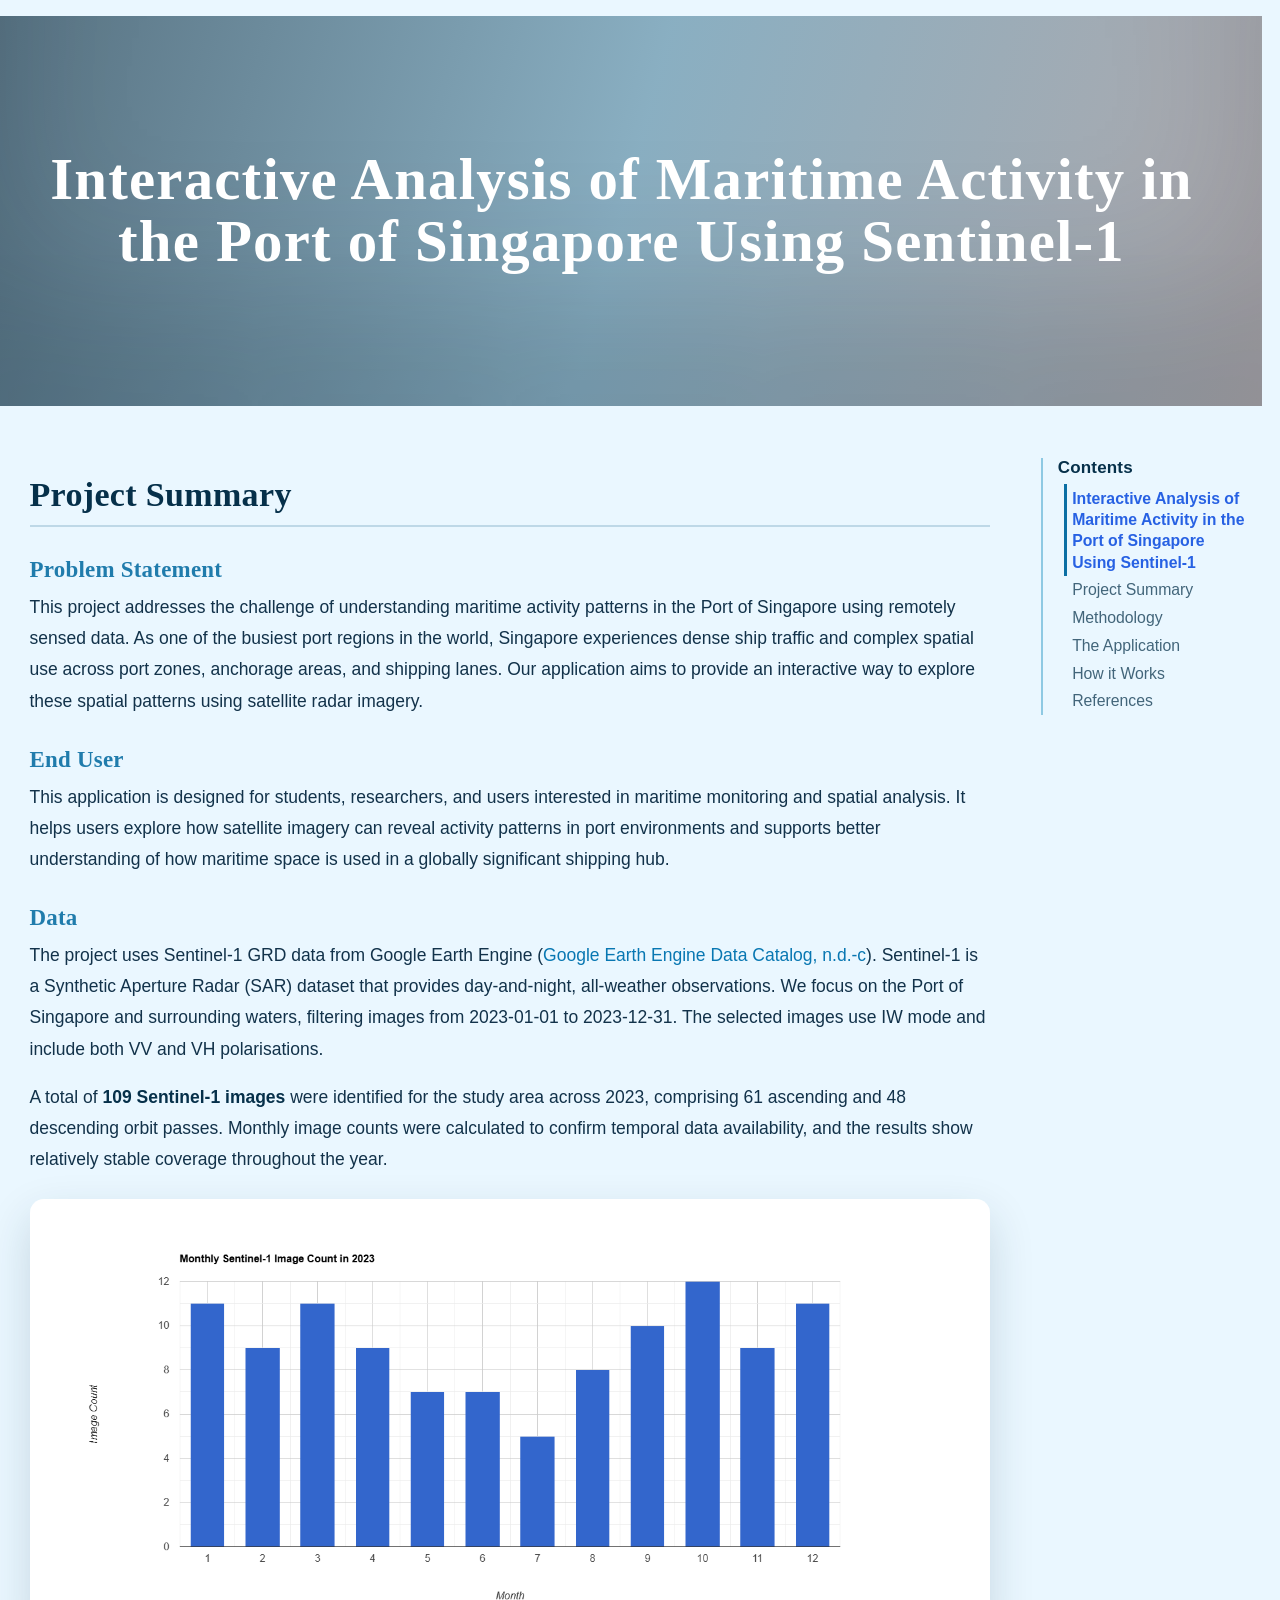
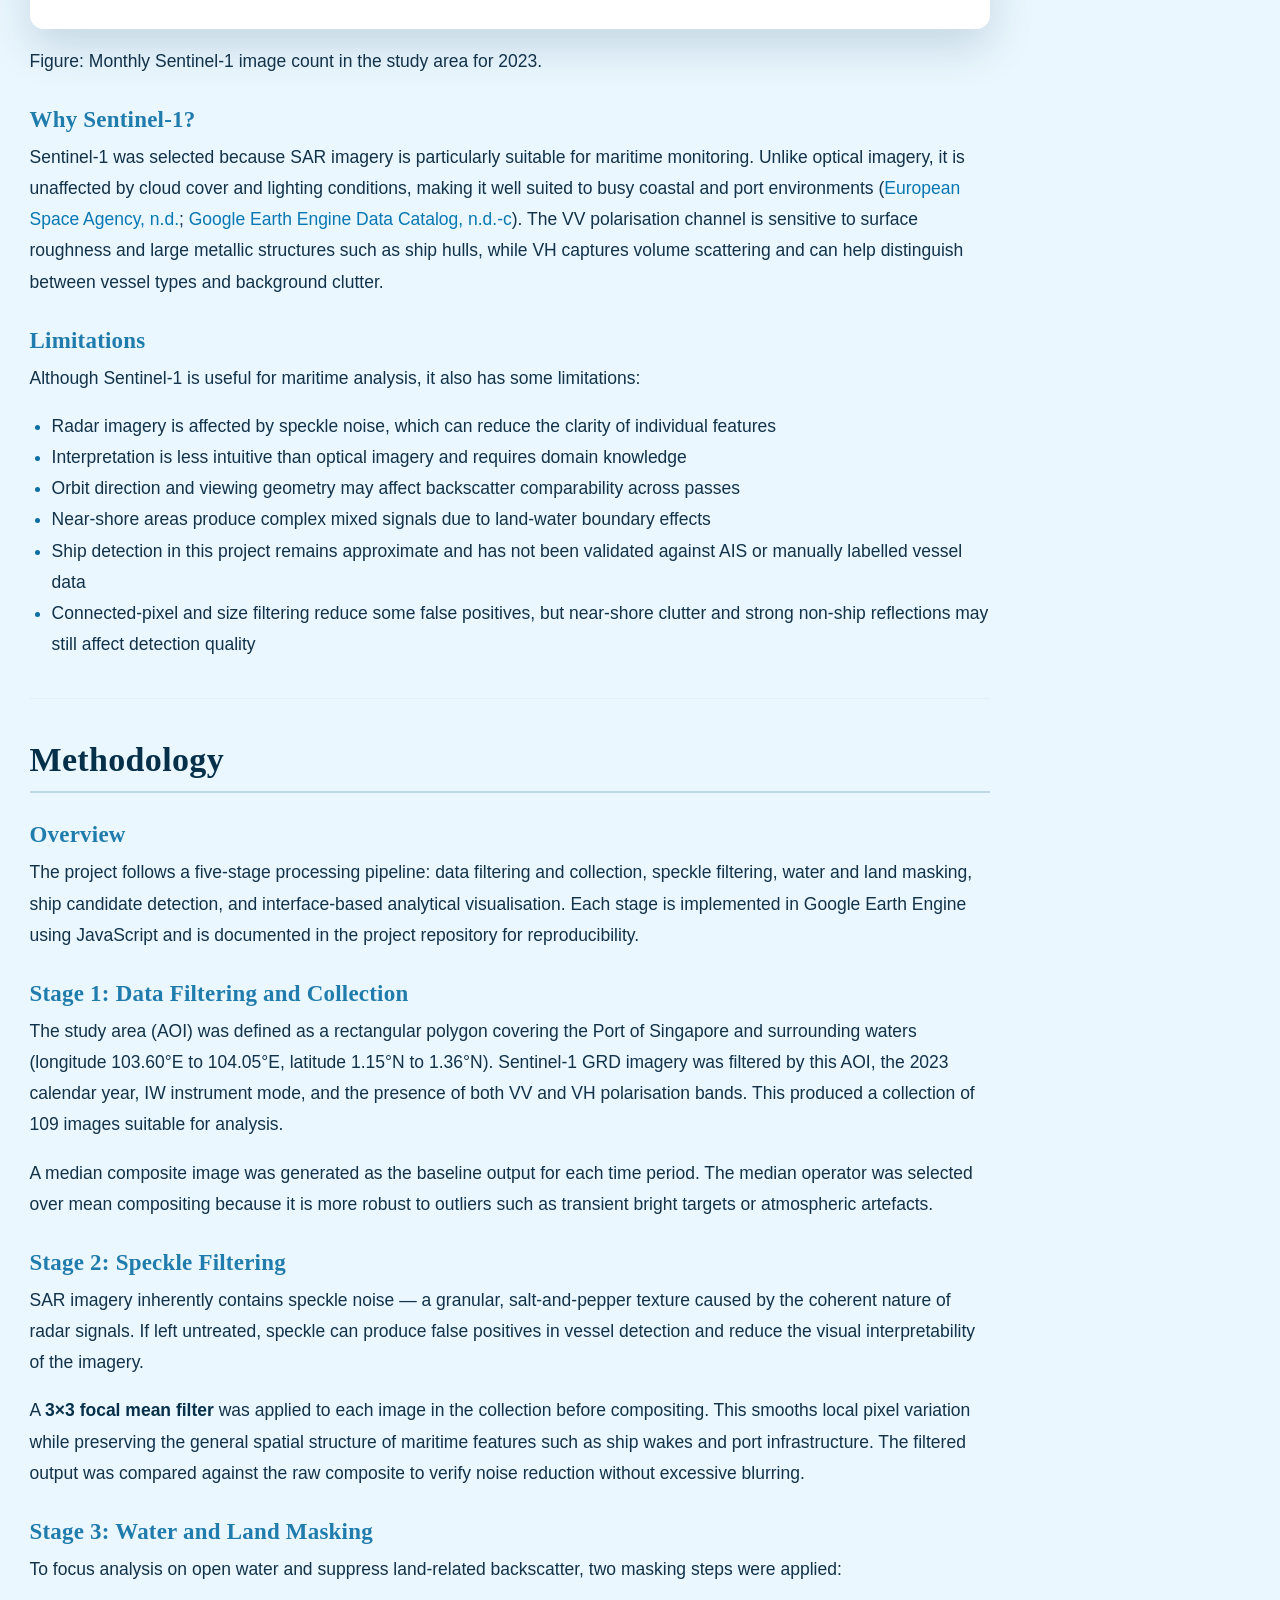
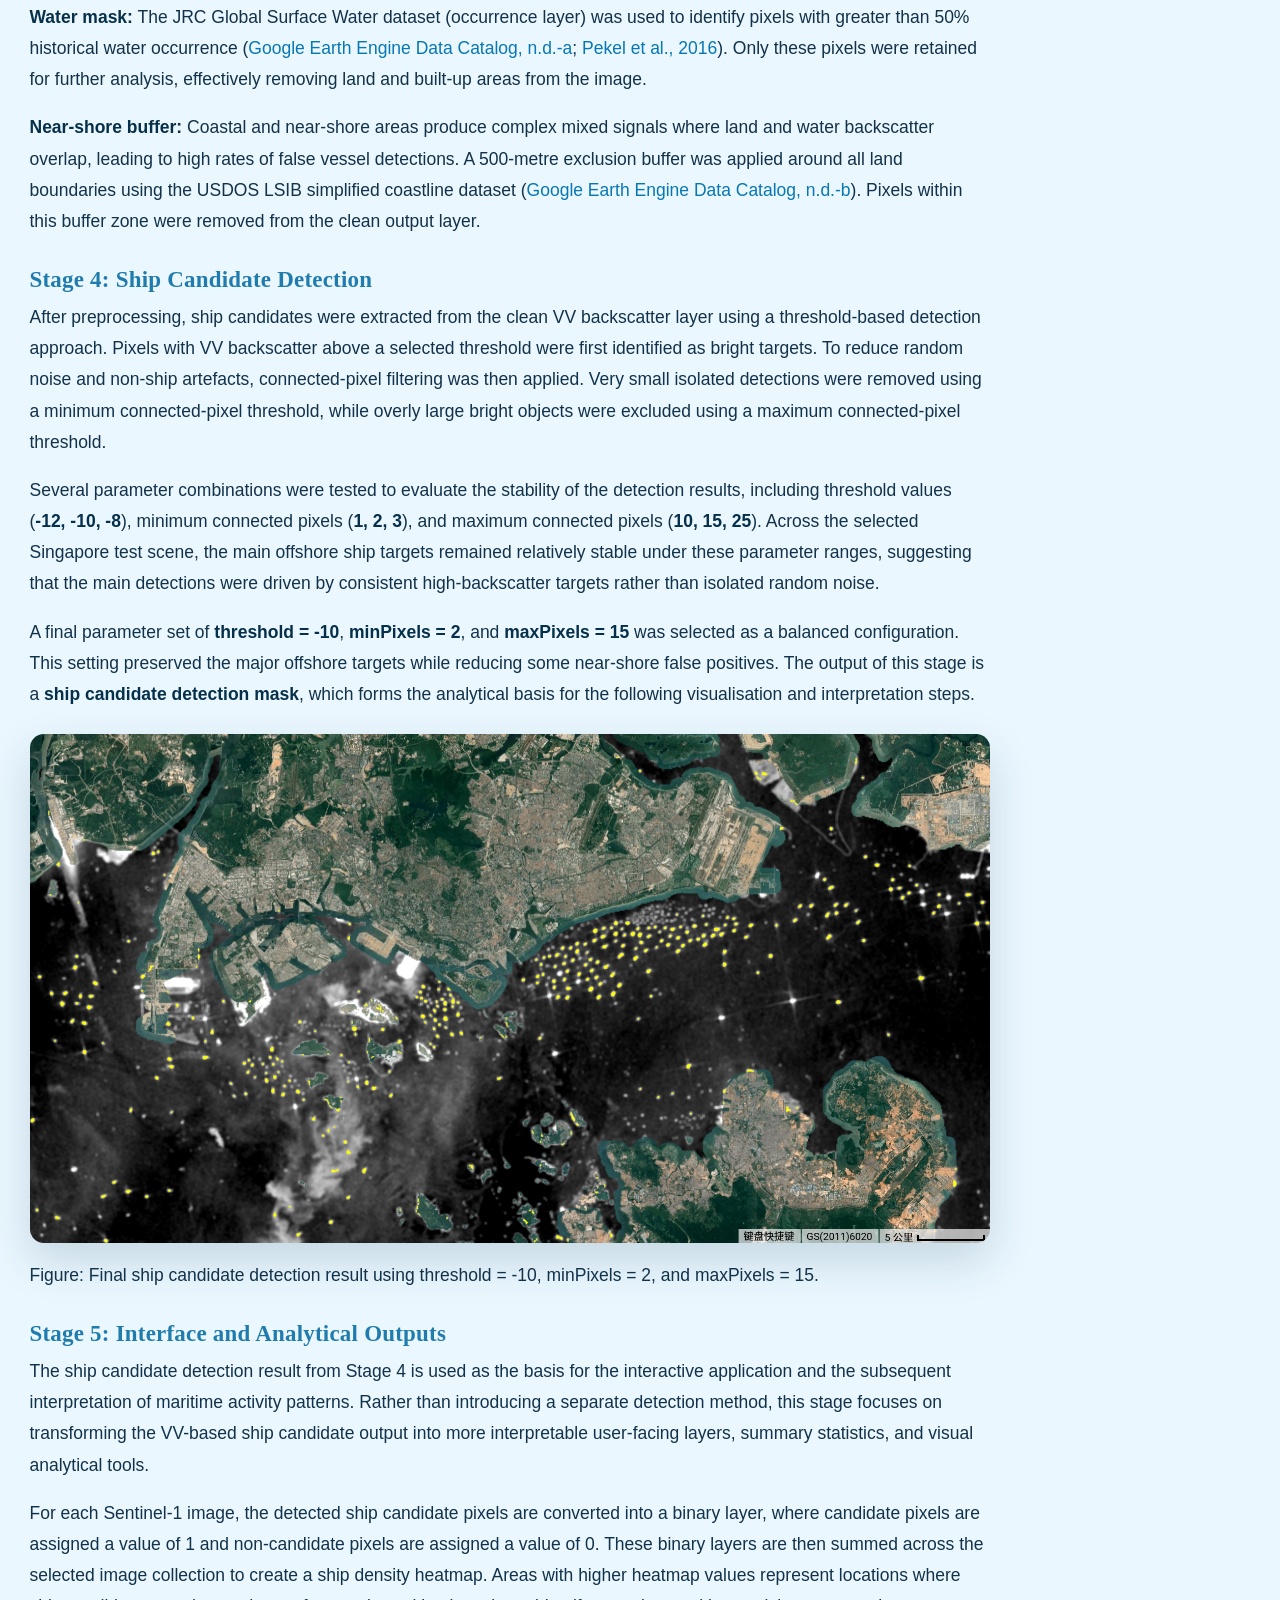
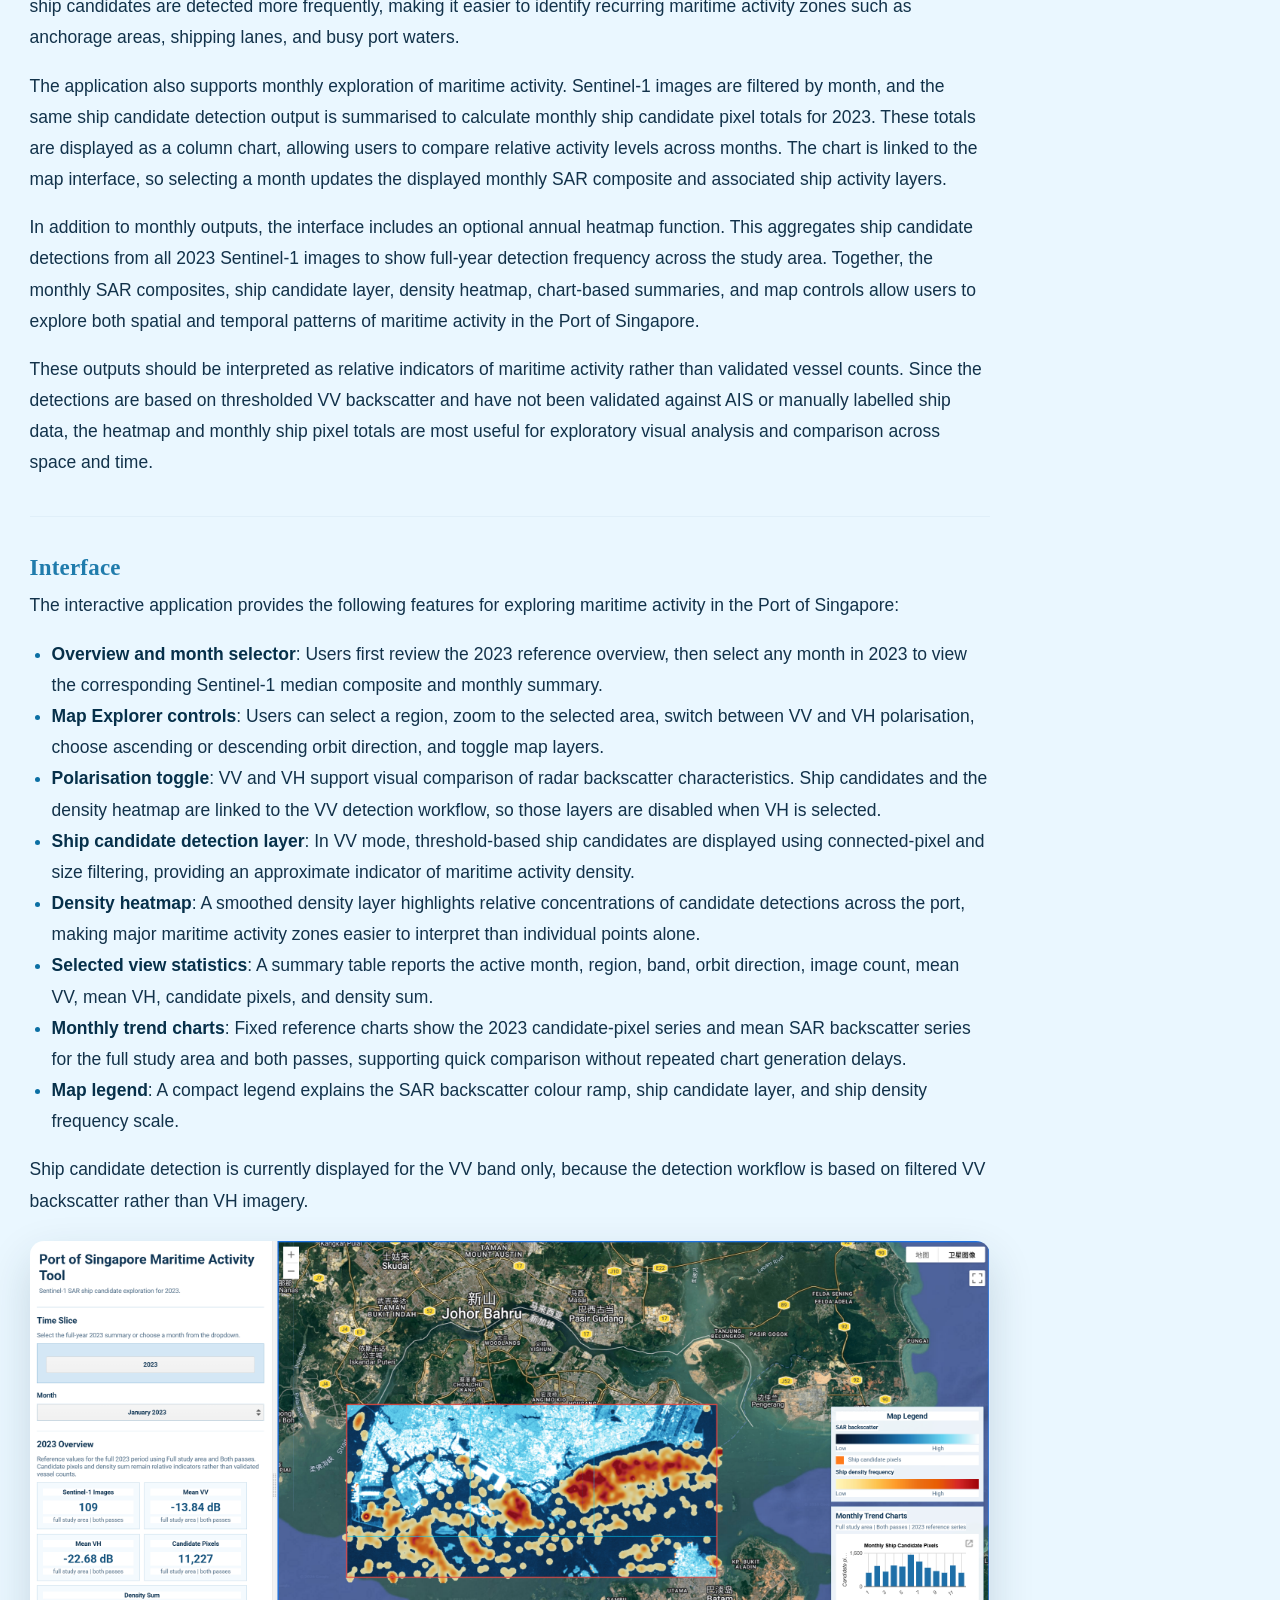
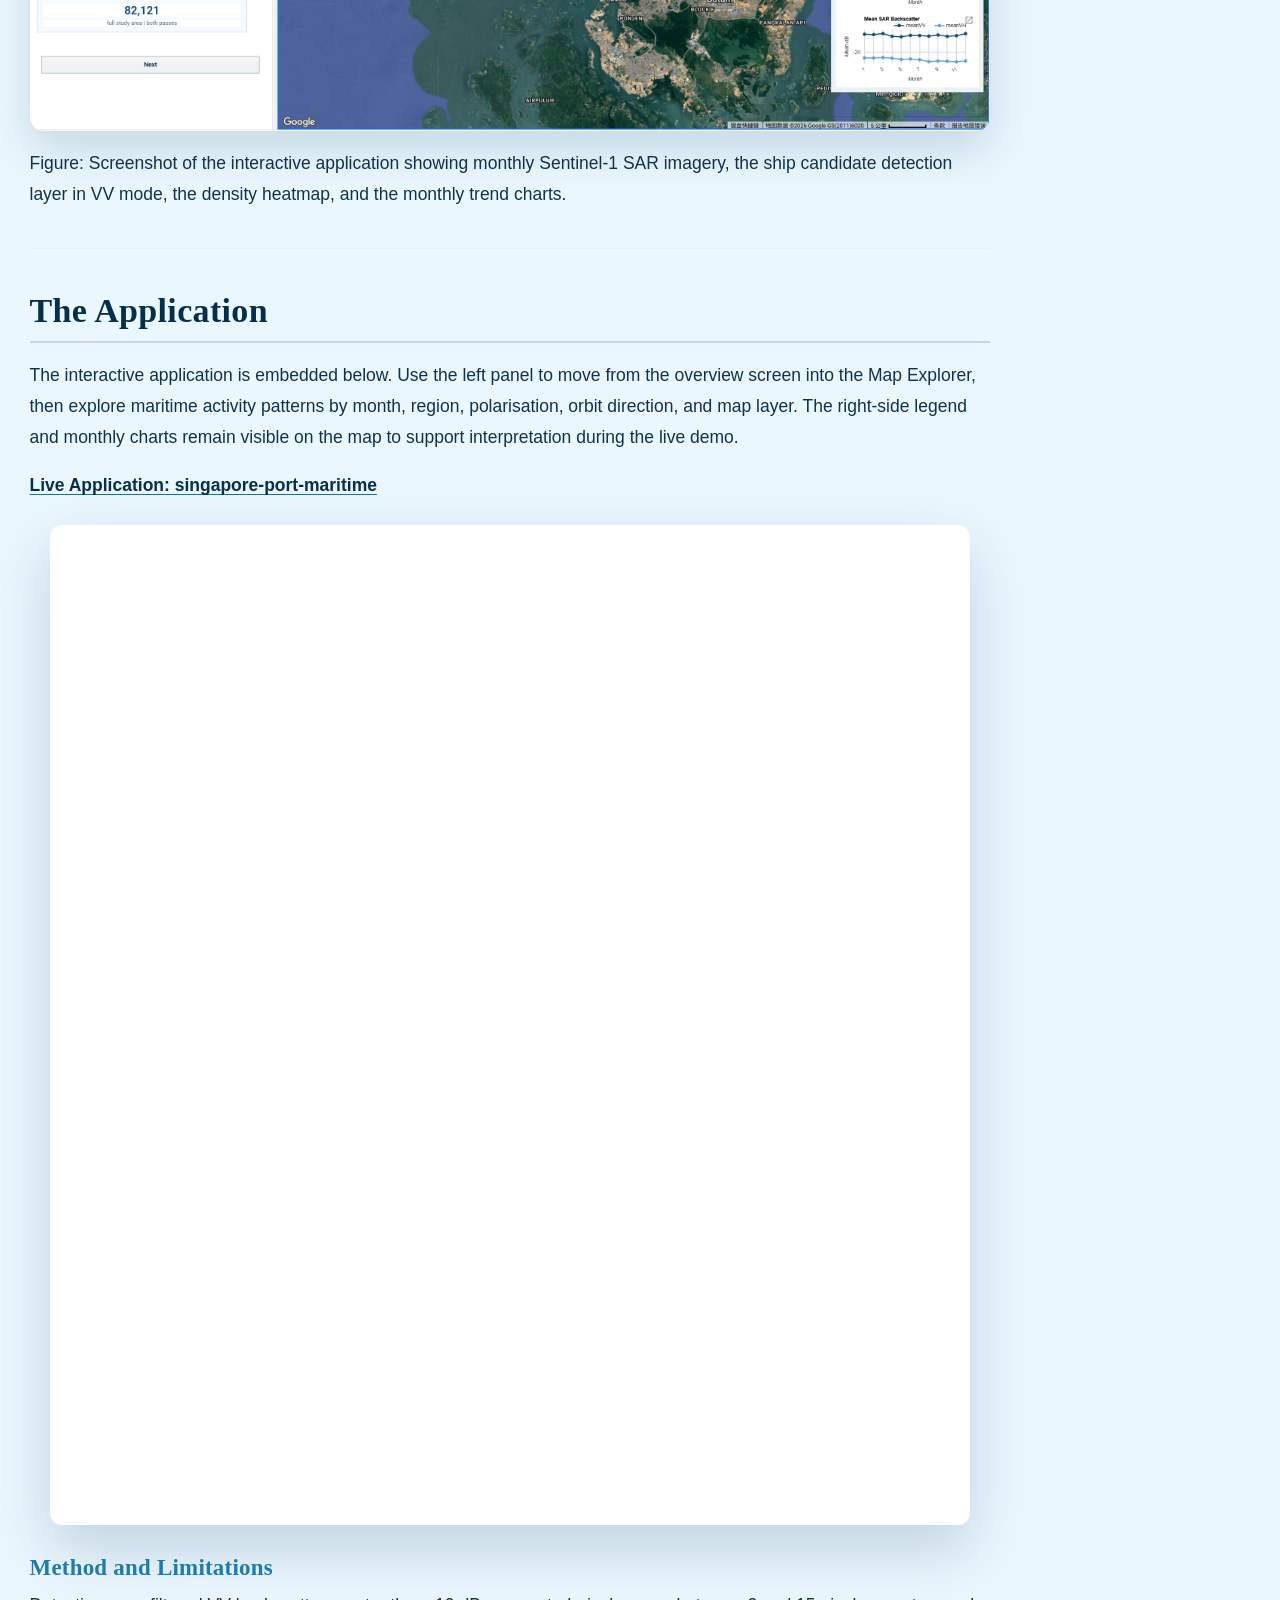
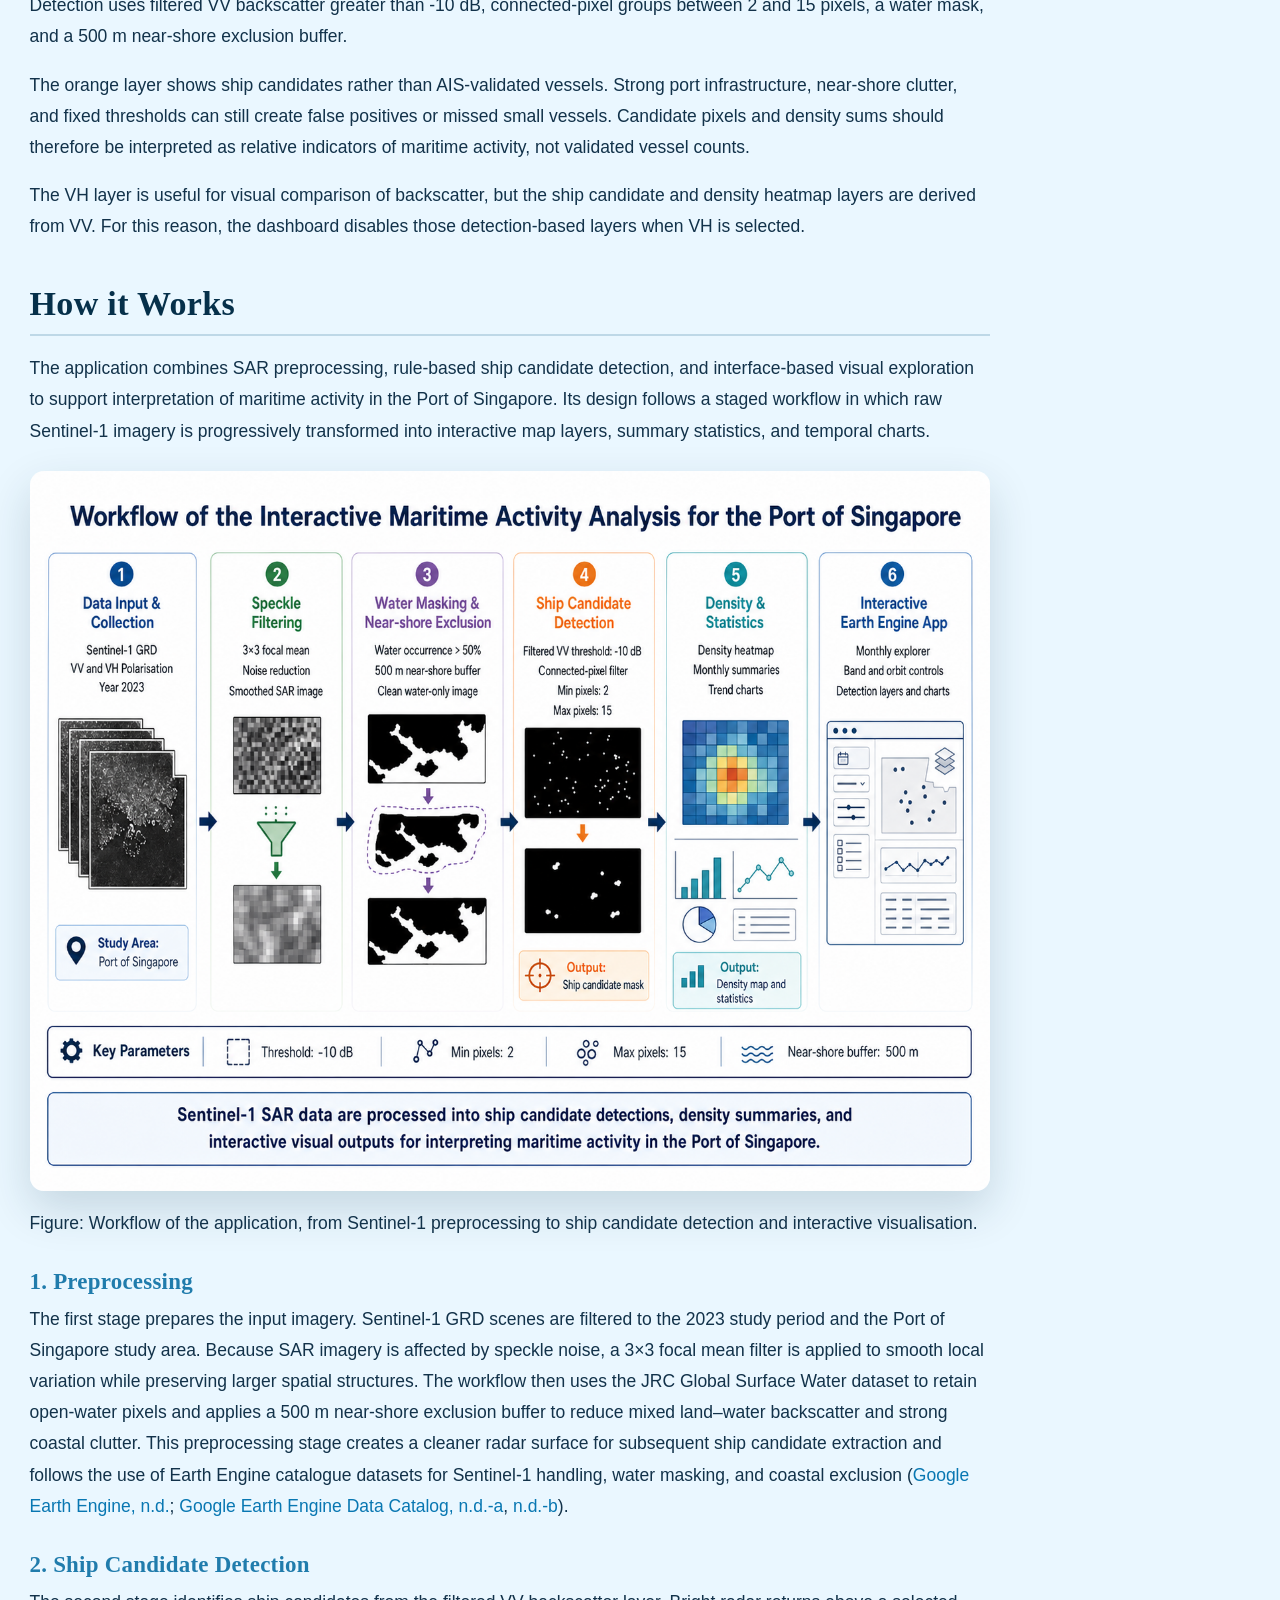
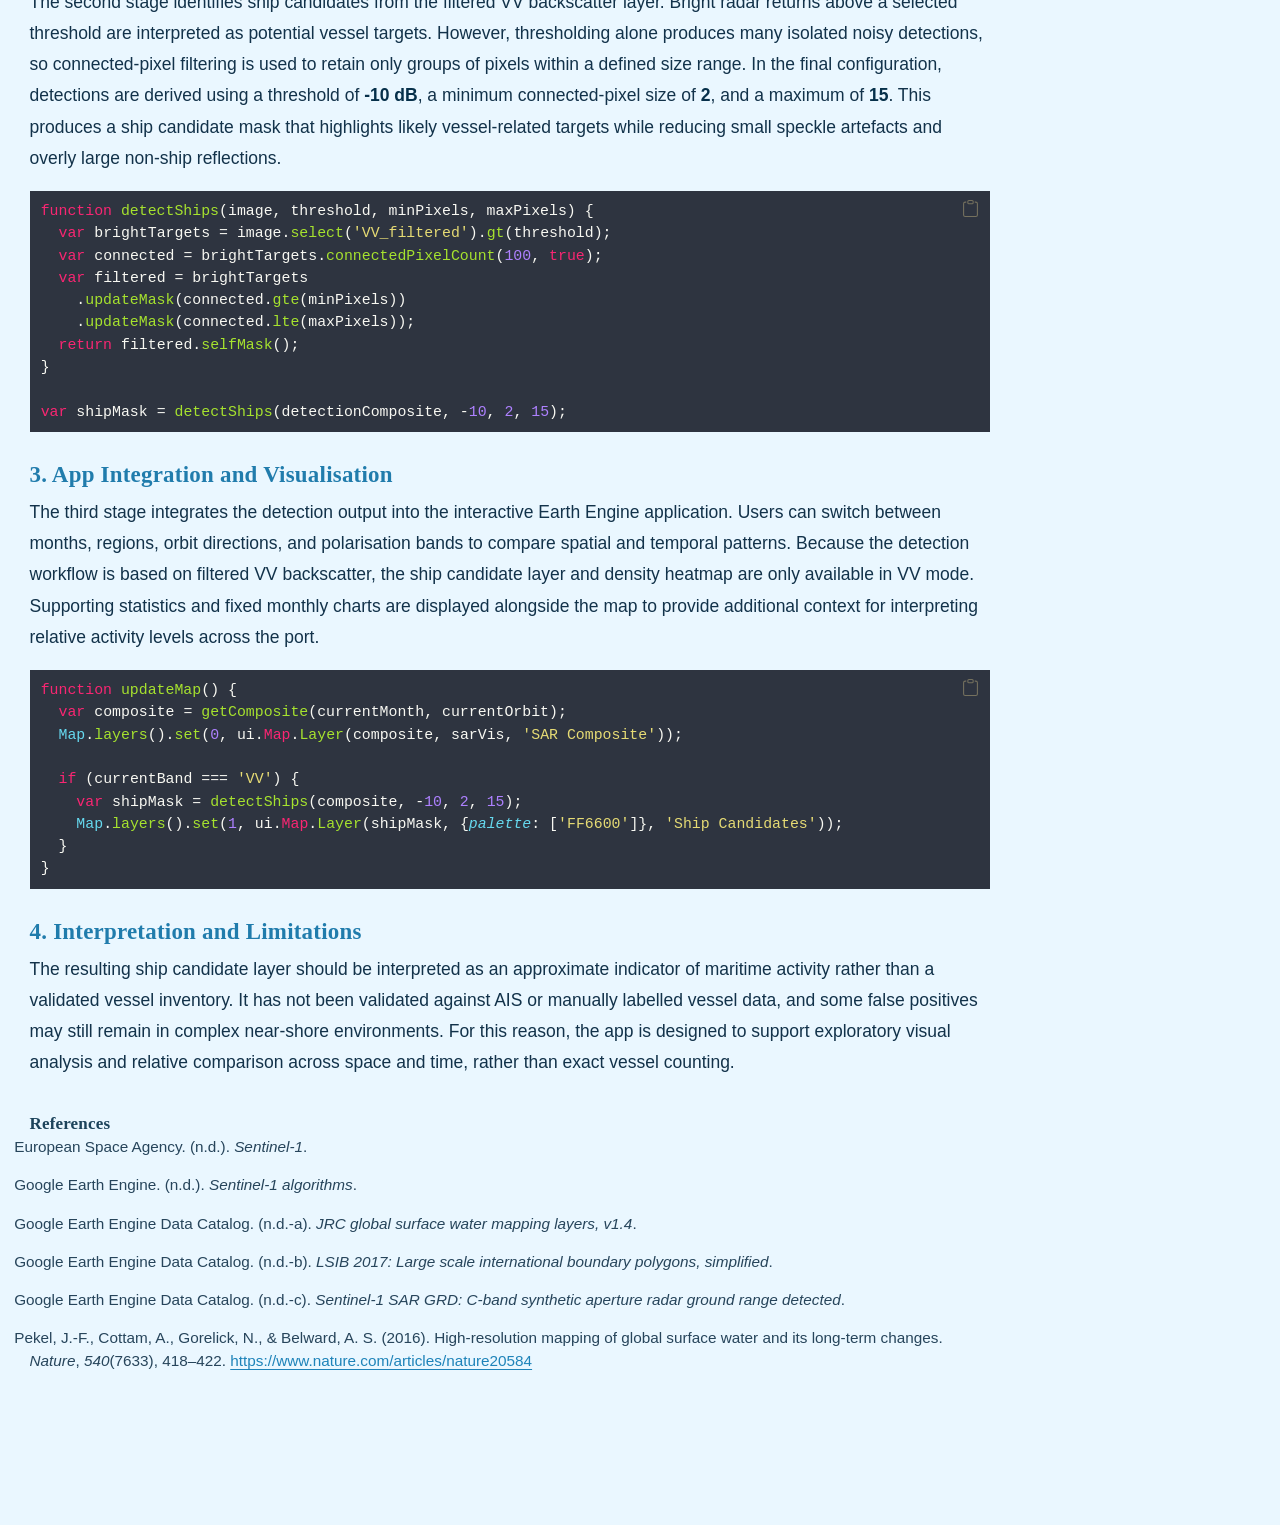
==== commit a95cdb12: "Refine references styling" ====
--- a/docs/index.html
+++ b/docs/index.html
@@ -160,9 +160,6 @@
   <li><a href="#stage-3-water-and-land-masking" id="toc-stage-3-water-and-land-masking" class="nav-link" data-scroll-target="#stage-3-water-and-land-masking">Stage 3: Water and Land Masking</a></li>
   <li><a href="#stage-4-ship-candidate-detection" id="toc-stage-4-ship-candidate-detection" class="nav-link" data-scroll-target="#stage-4-ship-candidate-detection">Stage 4: Ship Candidate Detection</a></li>
   <li><a href="#stage-5-interface-and-analytical-outputs" id="toc-stage-5-interface-and-analytical-outputs" class="nav-link" data-scroll-target="#stage-5-interface-and-analytical-outputs">Stage 5: Interface and Analytical Outputs</a></li>
-  </ul></li>
-  <li><a href="#these-outputs-should-be-interpreted-as-relative-indicators-of-maritime-activity-rather-than-validated-vessel-counts.[base64]." id="toc-these-outputs-should-be-interpreted-as-relative-indicators-of-maritime-activity-rather-than-validated-vessel-counts.[base64]." class="nav-link" data-scroll-target="#these-outputs-should-be-interpreted-as-relative-indicators-of-maritime-activity-rather-than-validated-vessel-counts.[base64].">These outputs should be interpreted as relative indicators of maritime activity rather than validated vessel counts. Since the detections are based on thresholded VV backscatter and have not been validated against AIS or manually labelled ship data, the heatmap and monthly ship pixel totals are most useful for exploratory visual analysis and comparison across space and time.</a>
-  <ul class="collapse">
   <li><a href="#interface" id="toc-interface" class="nav-link" data-scroll-target="#interface">Interface</a></li>
   </ul></li>
   <li><a href="#the-application" id="toc-the-application" class="nav-link" data-scroll-target="#the-application">The Application</a>
@@ -260,10 +257,9 @@
 <p>For each Sentinel-1 image, the detected ship candidate pixels are converted into a binary layer, where candidate pixels are assigned a value of 1 and non-candidate pixels are assigned a value of 0. These binary layers are then summed across the selected image collection to create a ship density heatmap. Areas with higher heatmap values represent locations where ship candidates are detected more frequently, making it easier to identify recurring maritime activity zones such as anchorage areas, shipping lanes, and busy port waters.</p>
 <p>The application also supports monthly exploration of maritime activity. Sentinel-1 images are filtered by month, and the same ship candidate detection output is summarised to calculate monthly ship candidate pixel totals for 2023. These totals are displayed as a column chart, allowing users to compare relative activity levels across months. The chart is linked to the map interface, so selecting a month updates the displayed monthly SAR composite and associated ship activity layers.</p>
 <p>In addition to monthly outputs, the interface includes an optional annual heatmap function. This aggregates ship candidate detections from all 2023 Sentinel-1 images to show full-year detection frequency across the study area. Together, the monthly SAR composites, ship candidate layer, density heatmap, chart-based summaries, and map controls allow users to explore both spatial and temporal patterns of maritime activity in the Port of Singapore.</p>
-</section>
-</section>
-<section id="these-outputs-should-be-interpreted-as-relative-indicators-of-maritime-activity-rather-than-validated-vessel-counts.[base64]." class="level2">
-<h2 class="anchored" data-anchor-id="these-outputs-should-be-interpreted-as-relative-indicators-of-maritime-activity-rather-than-validated-vessel-counts.[base64].">These outputs should be interpreted as relative indicators of maritime activity rather than validated vessel counts. Since the detections are based on thresholded VV backscatter and have not been validated against AIS or manually labelled ship data, the heatmap and monthly ship pixel totals are most useful for exploratory visual analysis and comparison across space and time.</h2>
+<p>These outputs should be interpreted as relative indicators of maritime activity rather than validated vessel counts. Since the detections are based on thresholded VV backscatter and have not been validated against AIS or manually labelled ship data, the heatmap and monthly ship pixel totals are most useful for exploratory visual analysis and comparison across space and time.</p>
+<hr>
+</section>
 <section id="interface" class="level3">
 <h3 class="anchored" data-anchor-id="interface">Interface</h3>
 <p>The interactive application provides the following features for exploring maritime activity in the Port of Singapore:</p>
--- a/docs/styles.css
+++ b/docs/styles.css
@@ -419,3 +419,49 @@
 #quarto-document-content .csl-bib-body a {
   word-break: break-word;
 }
+
+/* Force Quarto appendix/references area to blend into page */
+#quarto-appendix,
+#quarto-appendix.default,
+#quarto-appendix.quarto-appendix-default,
+#quarto-document-content #quarto-appendix,
+#quarto-document-content .quarto-appendix-default,
+#quarto-document-content .quarto-appendix-contents {
+  background: transparent !important;
+  background-color: transparent !important;
+  border: none !important;
+  box-shadow: none !important;
+  padding: 0 !important;
+  margin: 2rem 0 0 0 !important;
+}
+
+#quarto-appendix .quarto-appendix-heading,
+#quarto-appendix .quarto-appendix-contents,
+#quarto-appendix #refs,
+#quarto-appendix .references,
+#quarto-appendix .csl-bib-body,
+#quarto-appendix .hanging-indent {
+  background: transparent !important;
+  background-color: transparent !important;
+  border: none !important;
+  box-shadow: none !important;
+  padding: 0 !important;
+}
+
+#quarto-appendix .csl-entry,
+#quarto-appendix #refs .csl-entry {
+  background: transparent !important;
+  background-color: transparent !important;
+  border: none !important;
+  box-shadow: none !important;
+  padding: 0 !important;
+  margin: 0 0 0.9rem 0 !important;
+}
+
+#quarto-appendix p,
+#quarto-appendix div,
+#quarto-appendix li,
+#quarto-appendix span {
+  background: transparent !important;
+  background-color: transparent !important;
+}
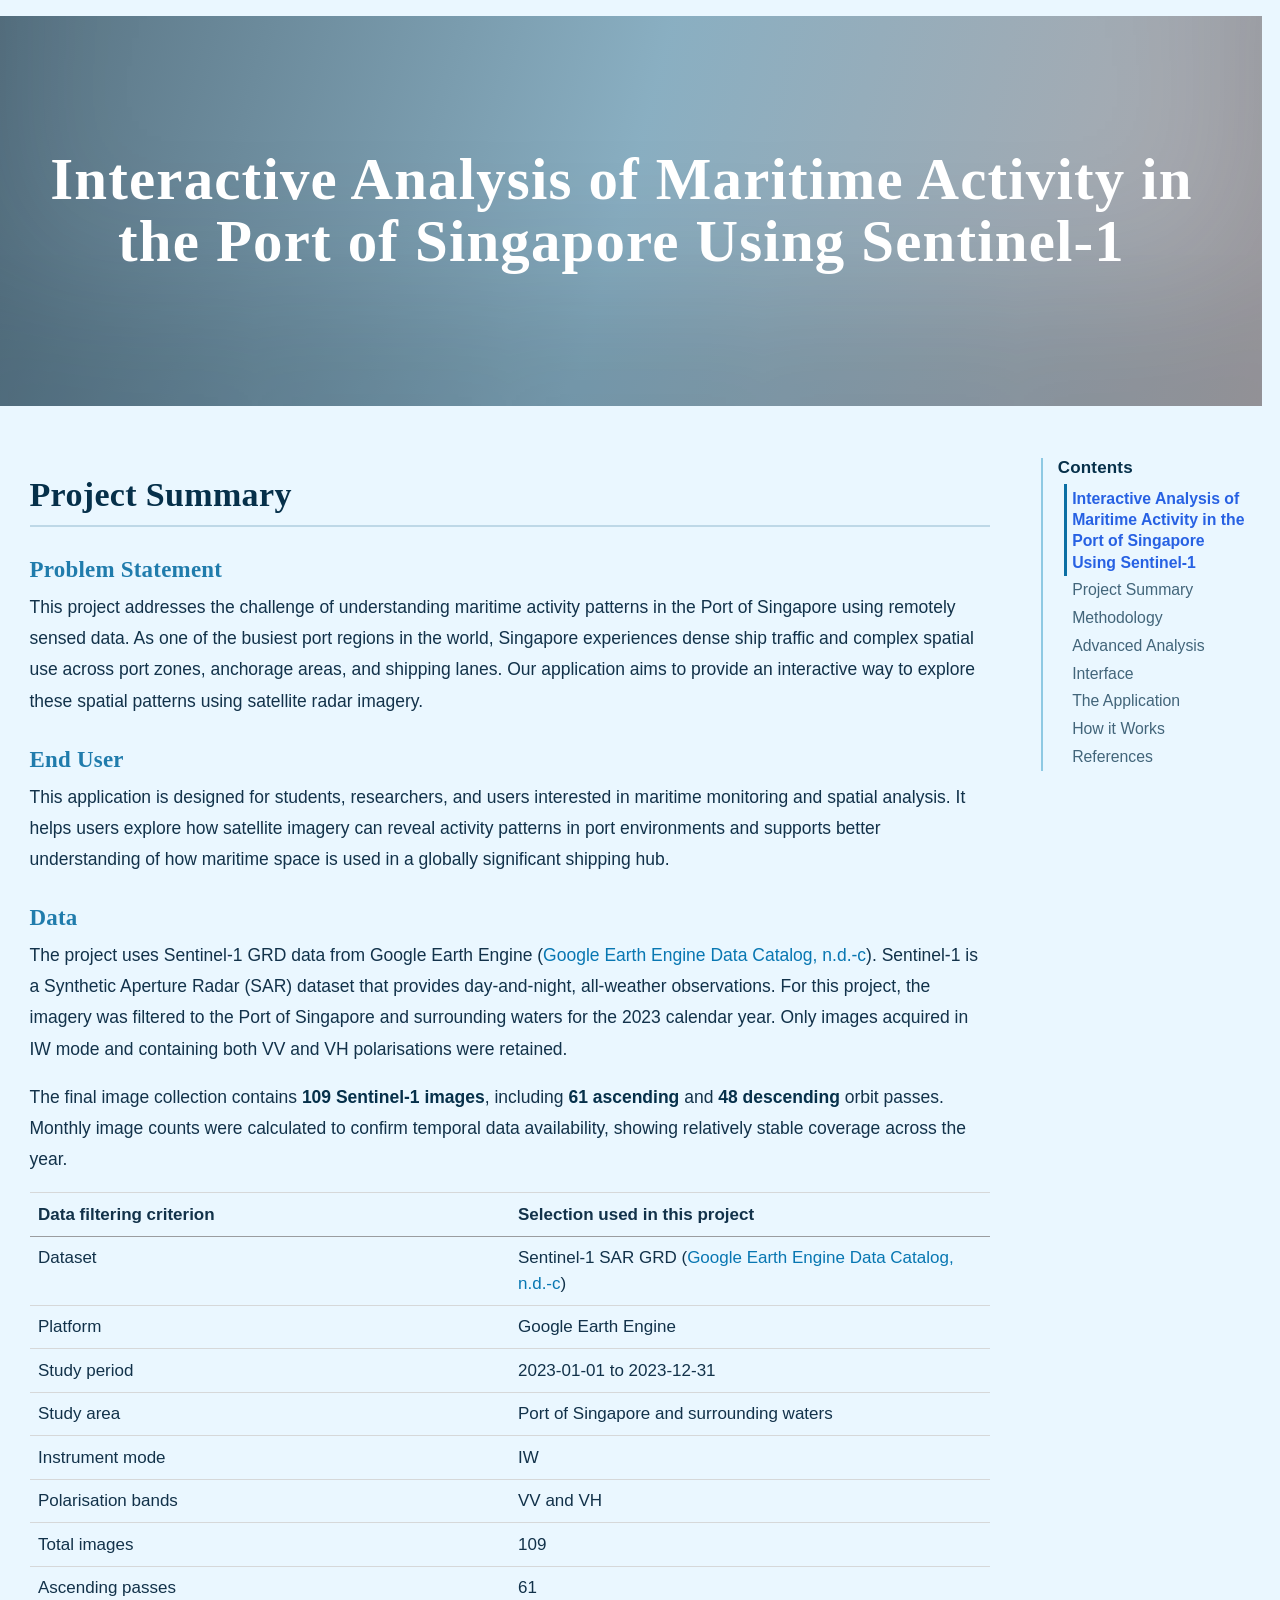
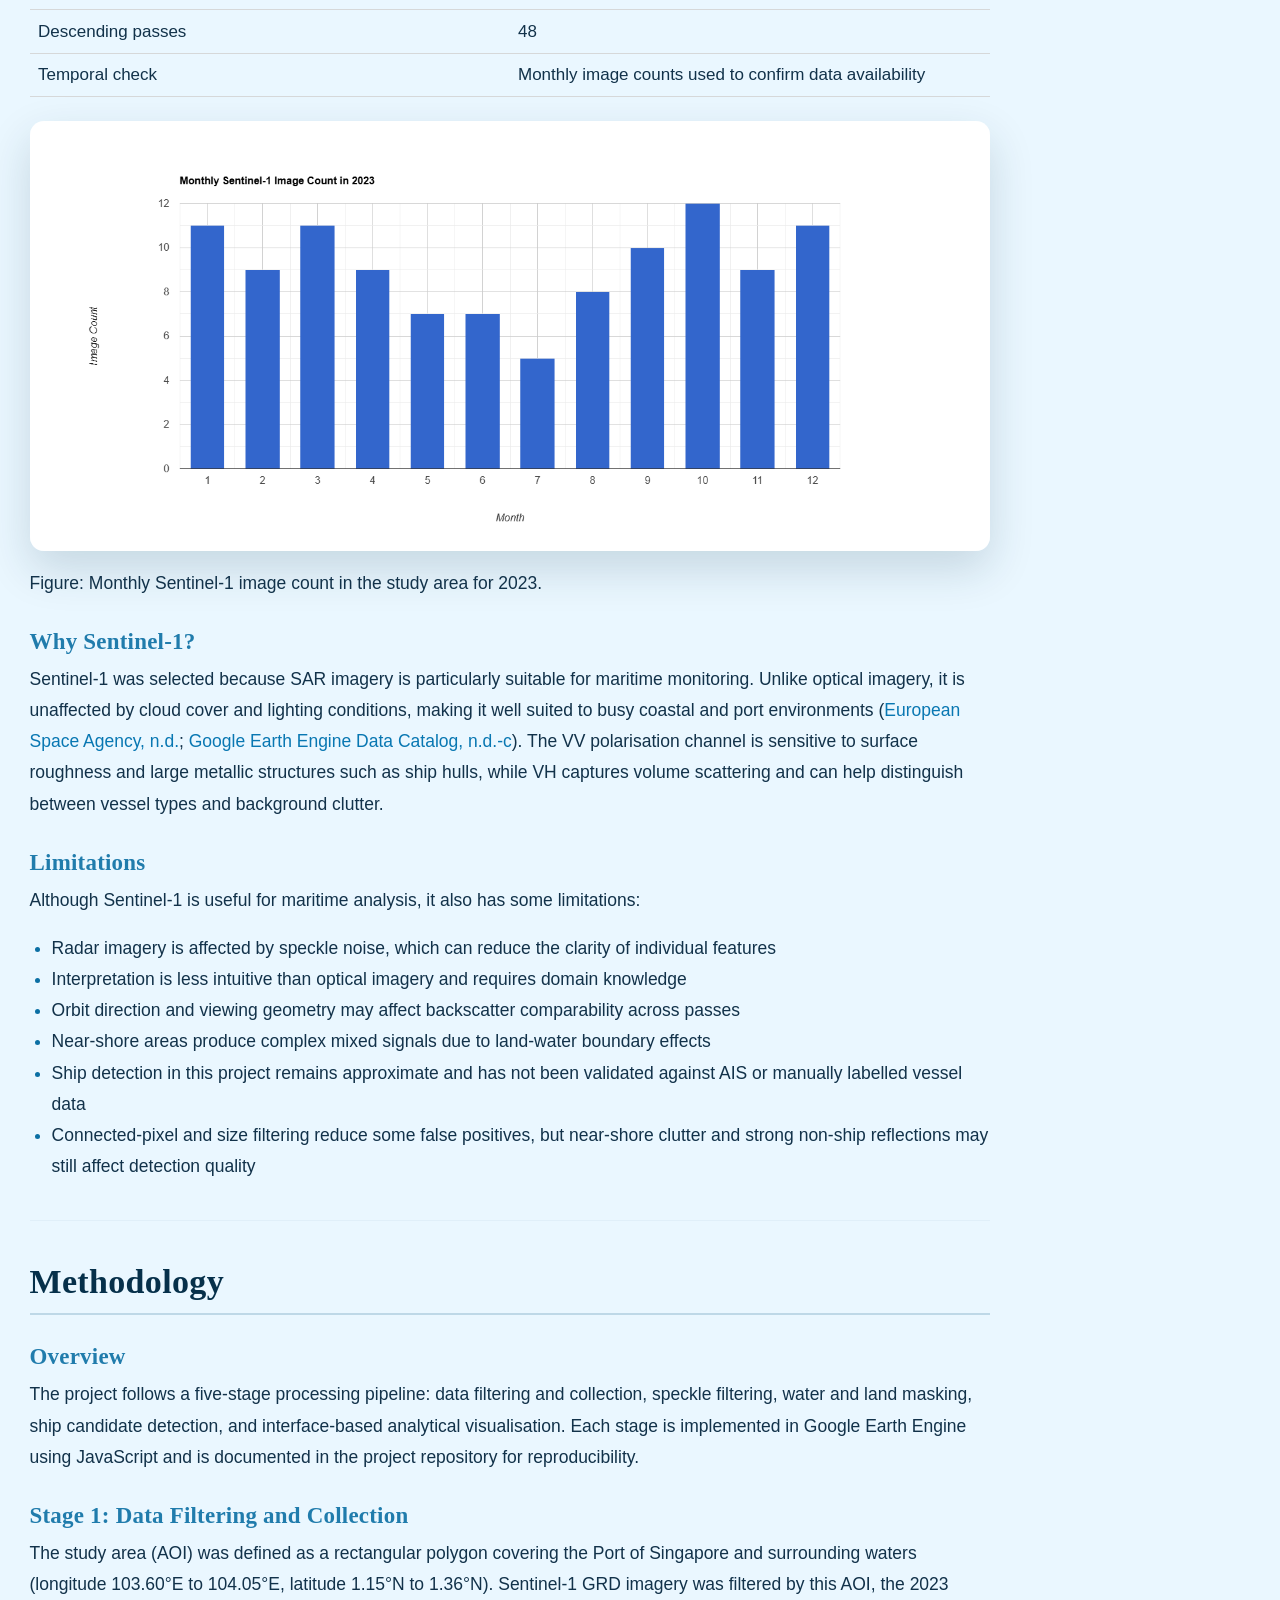
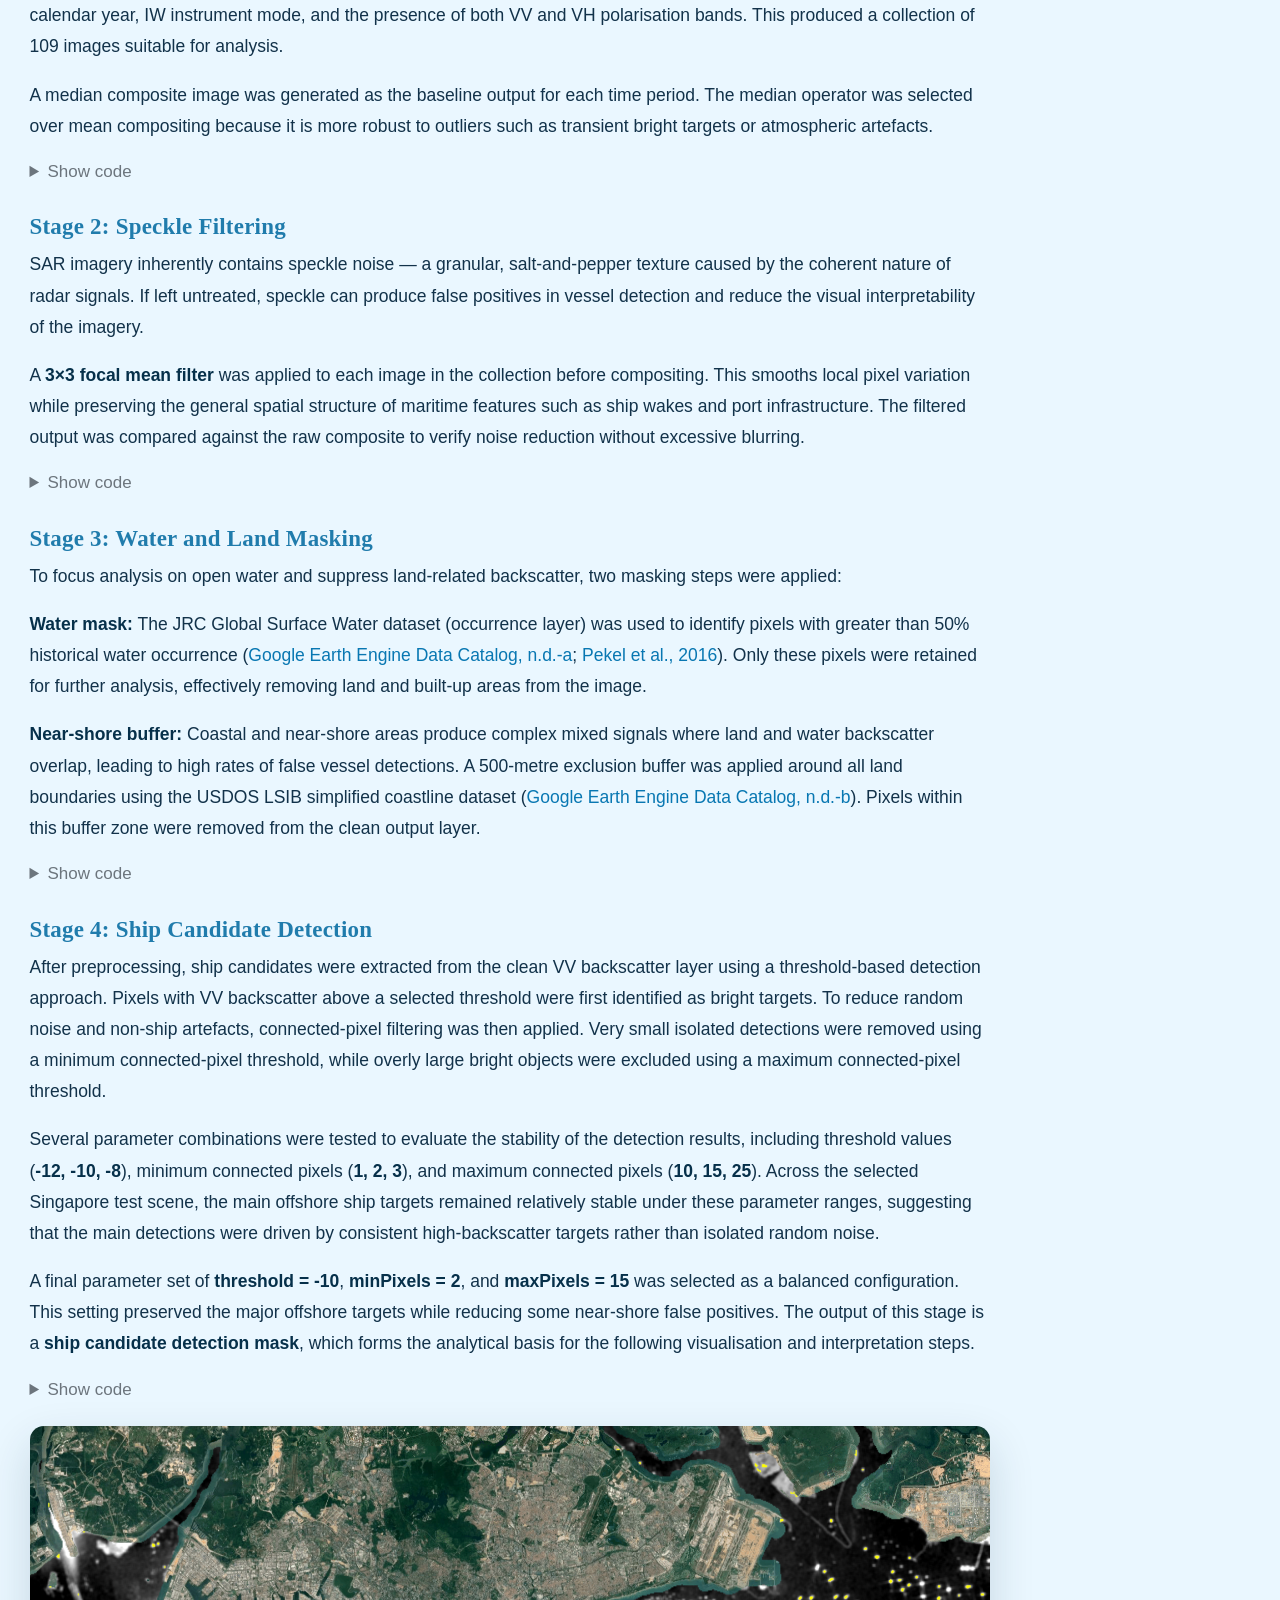
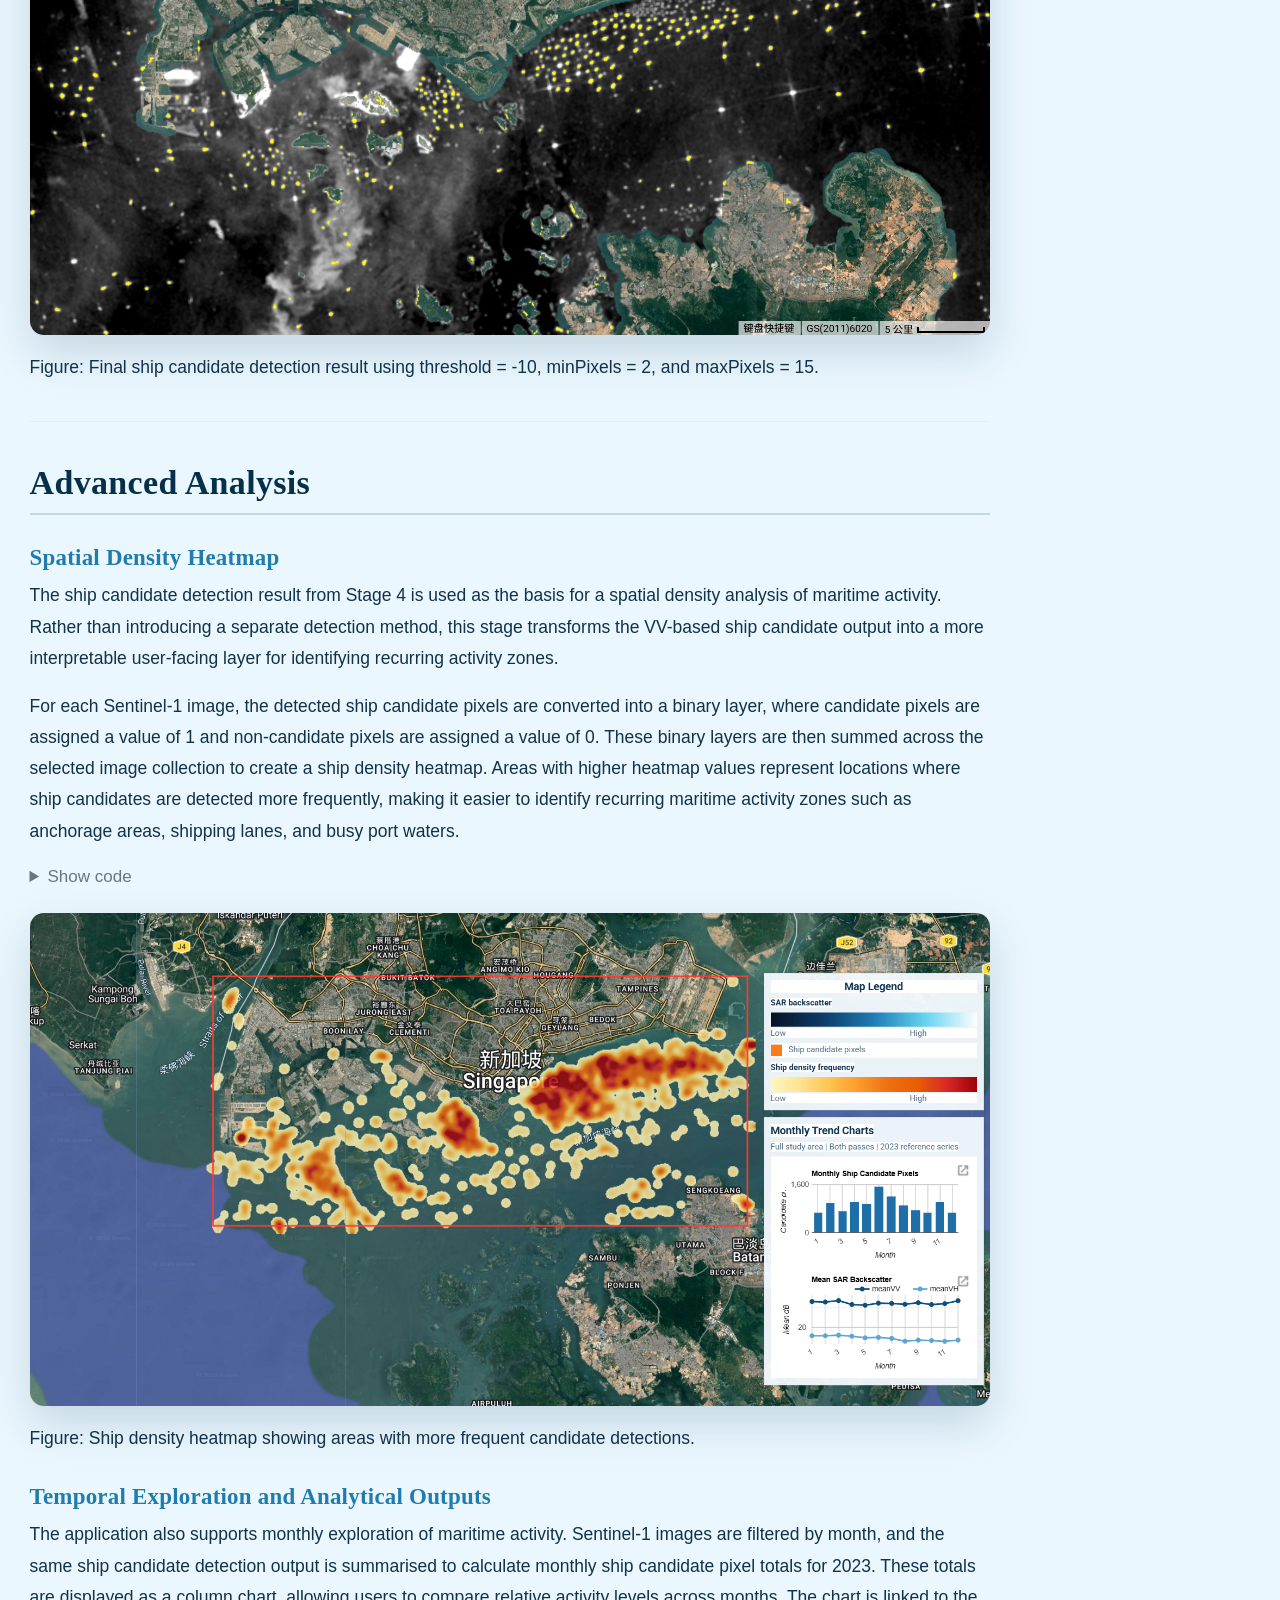
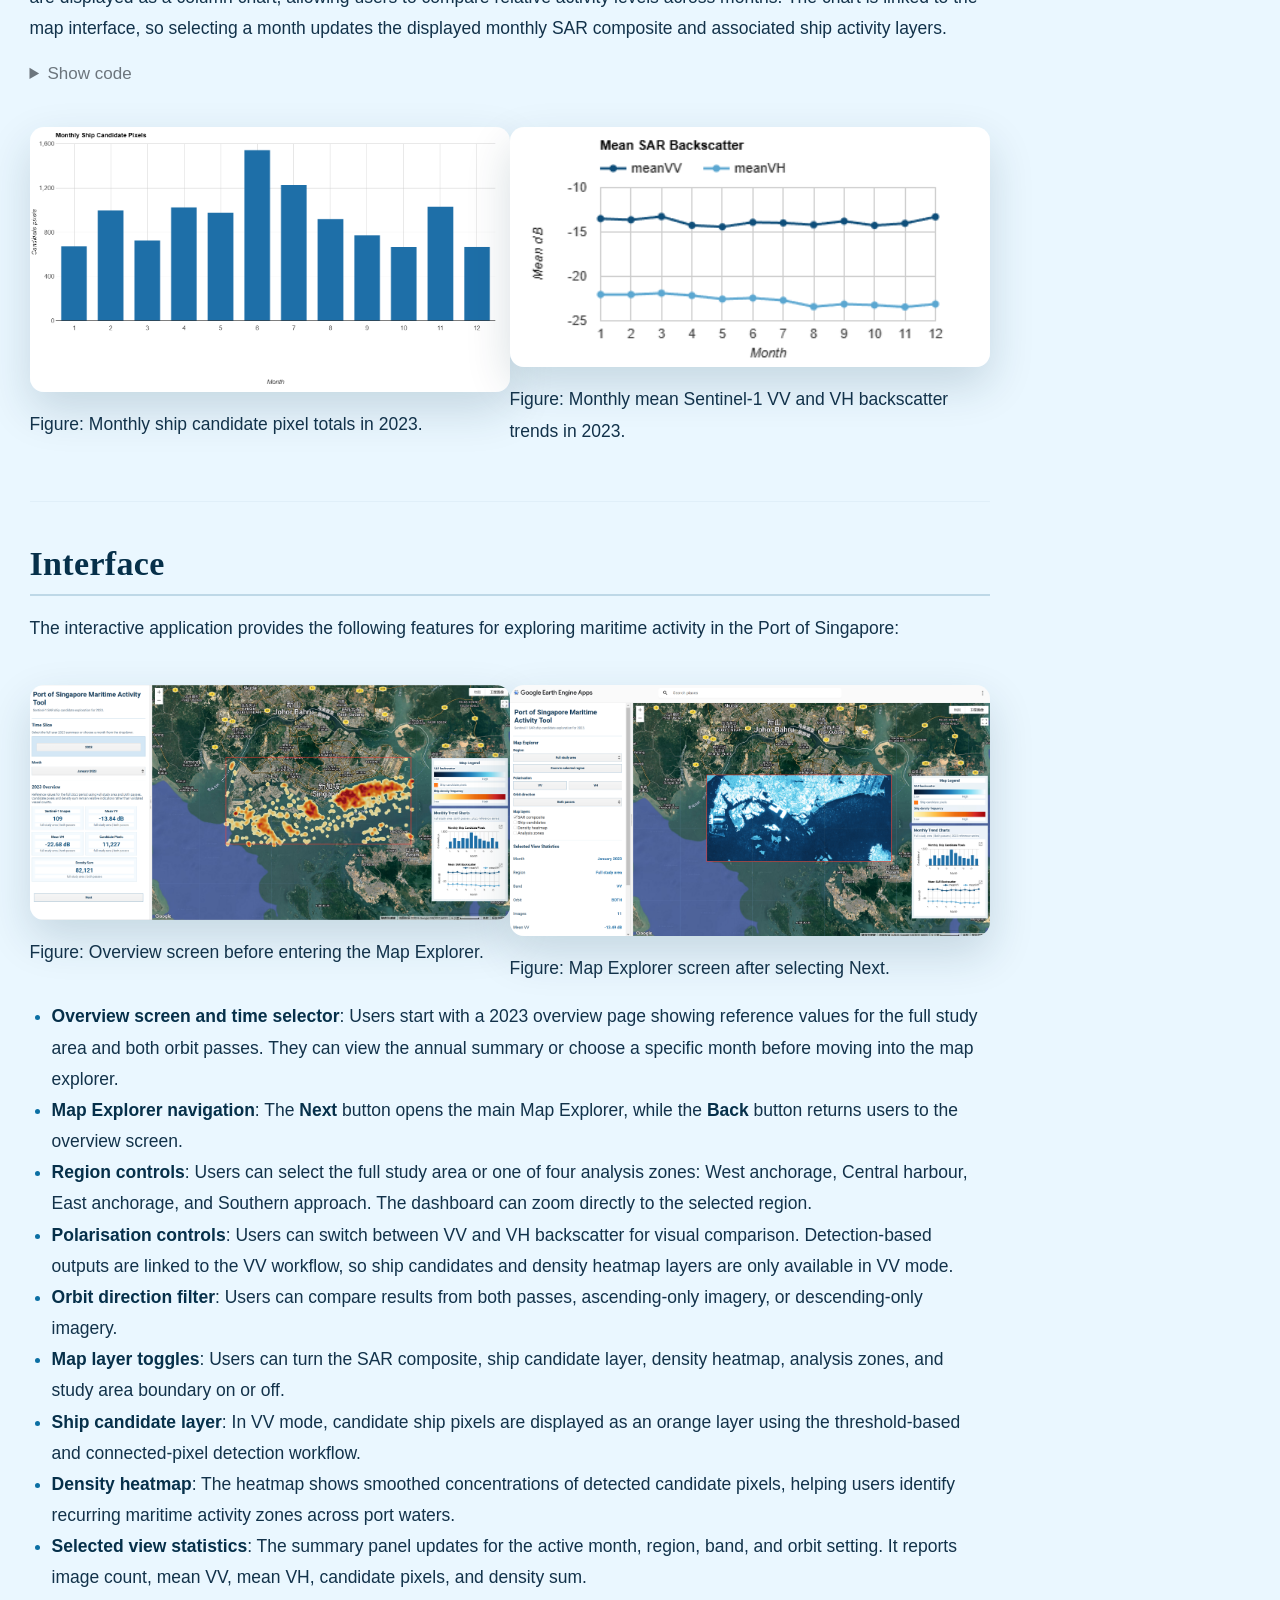
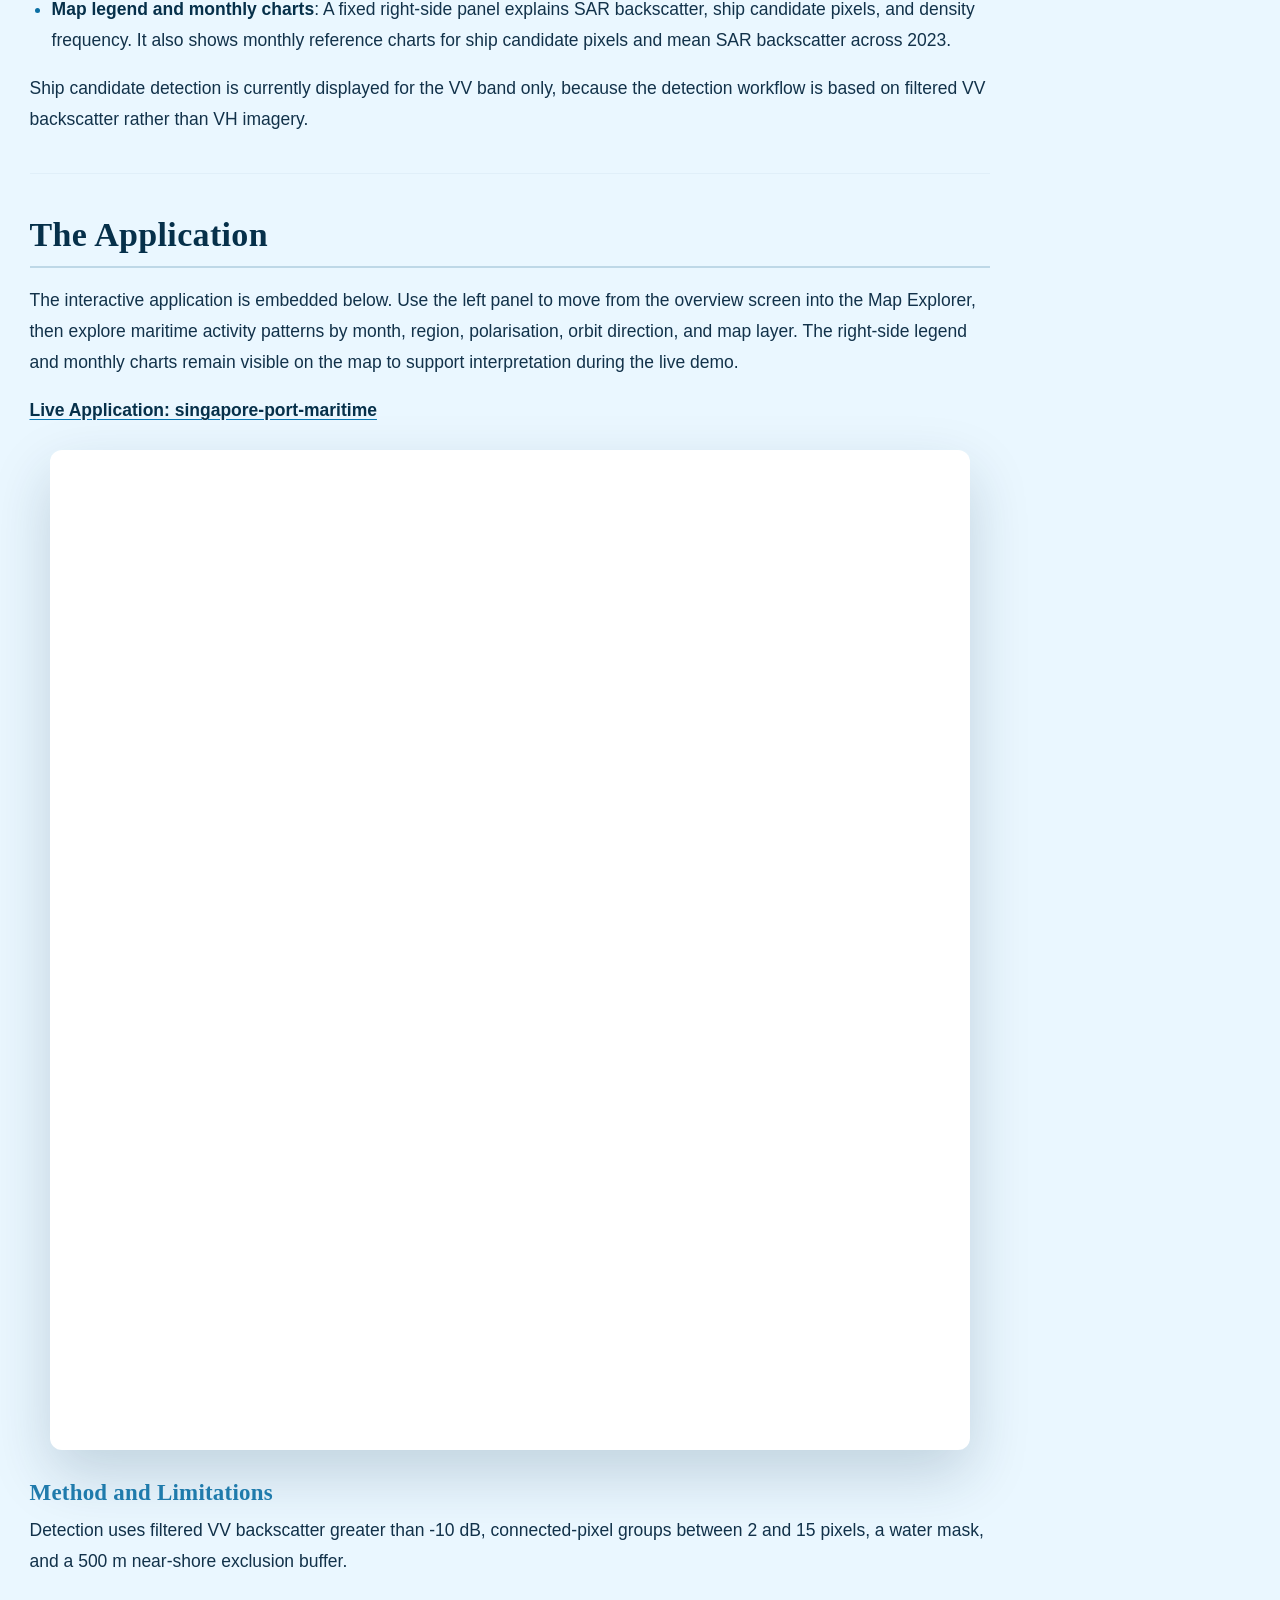
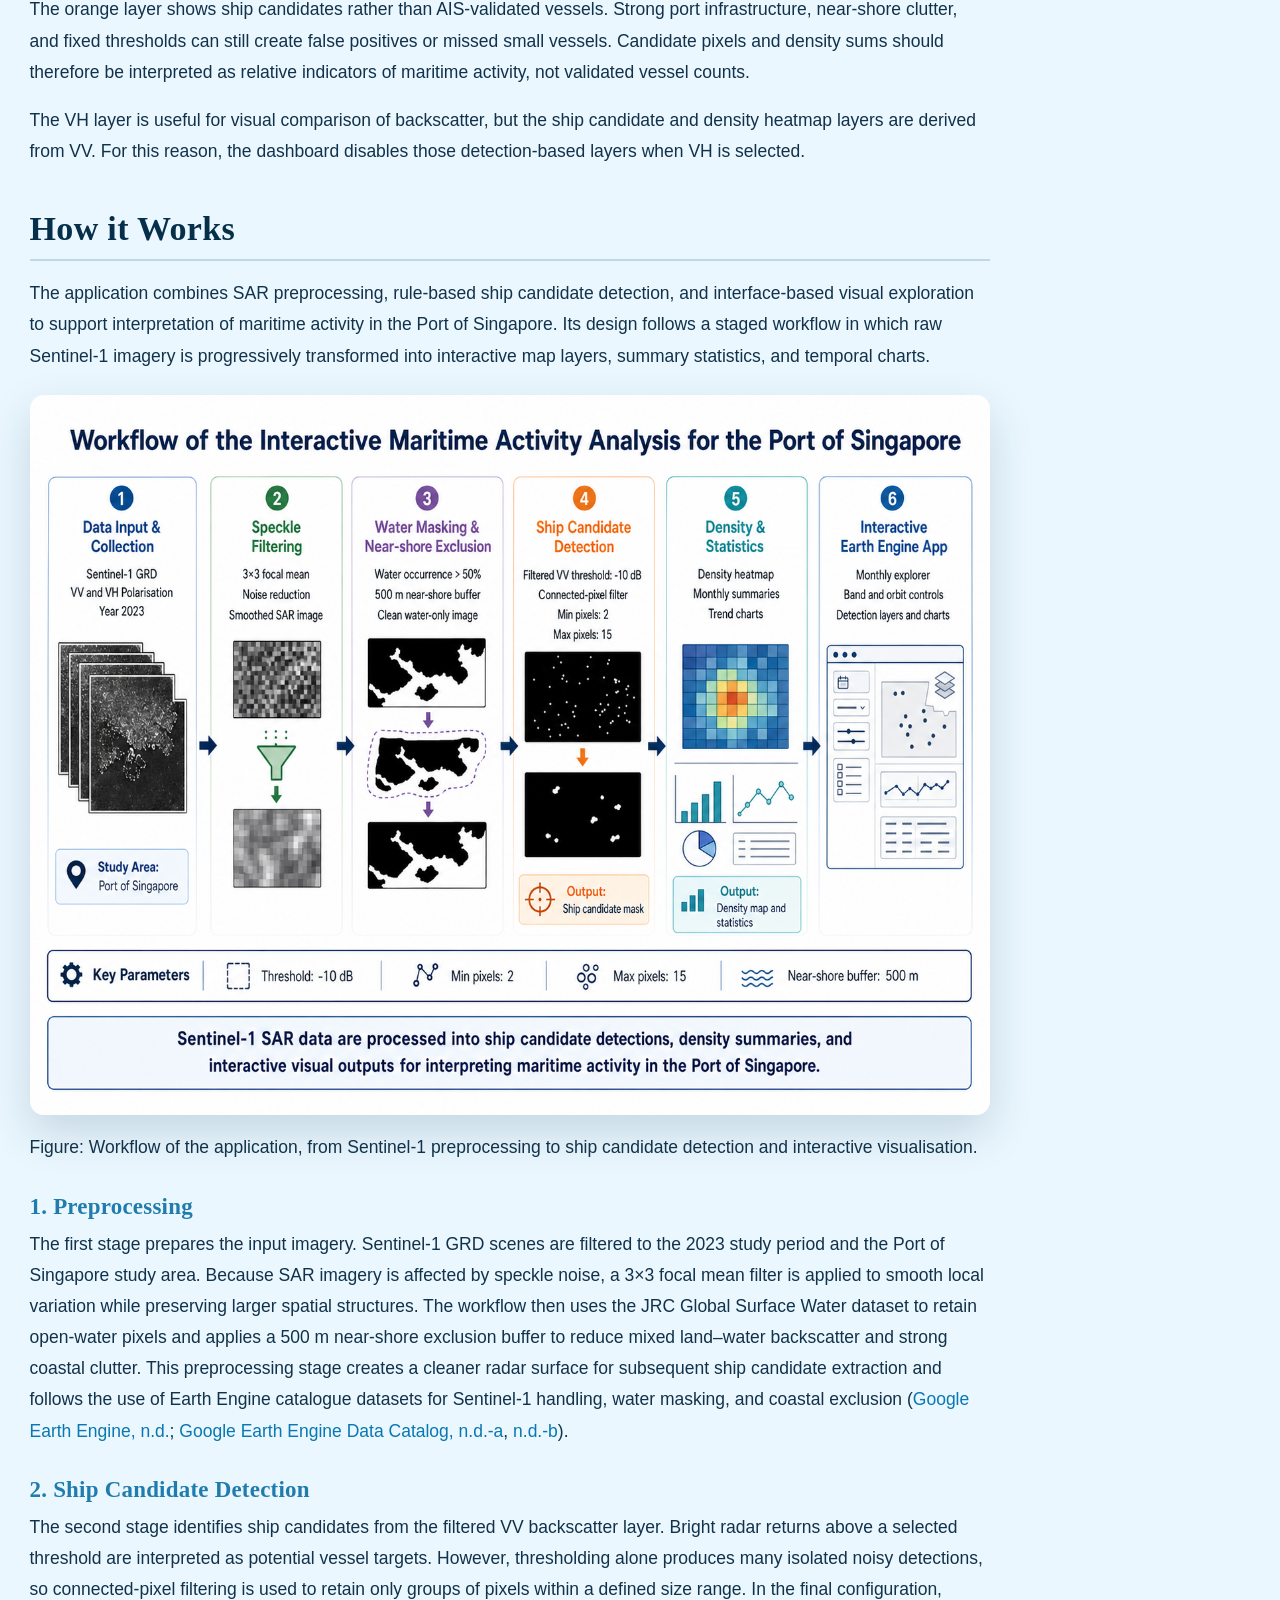
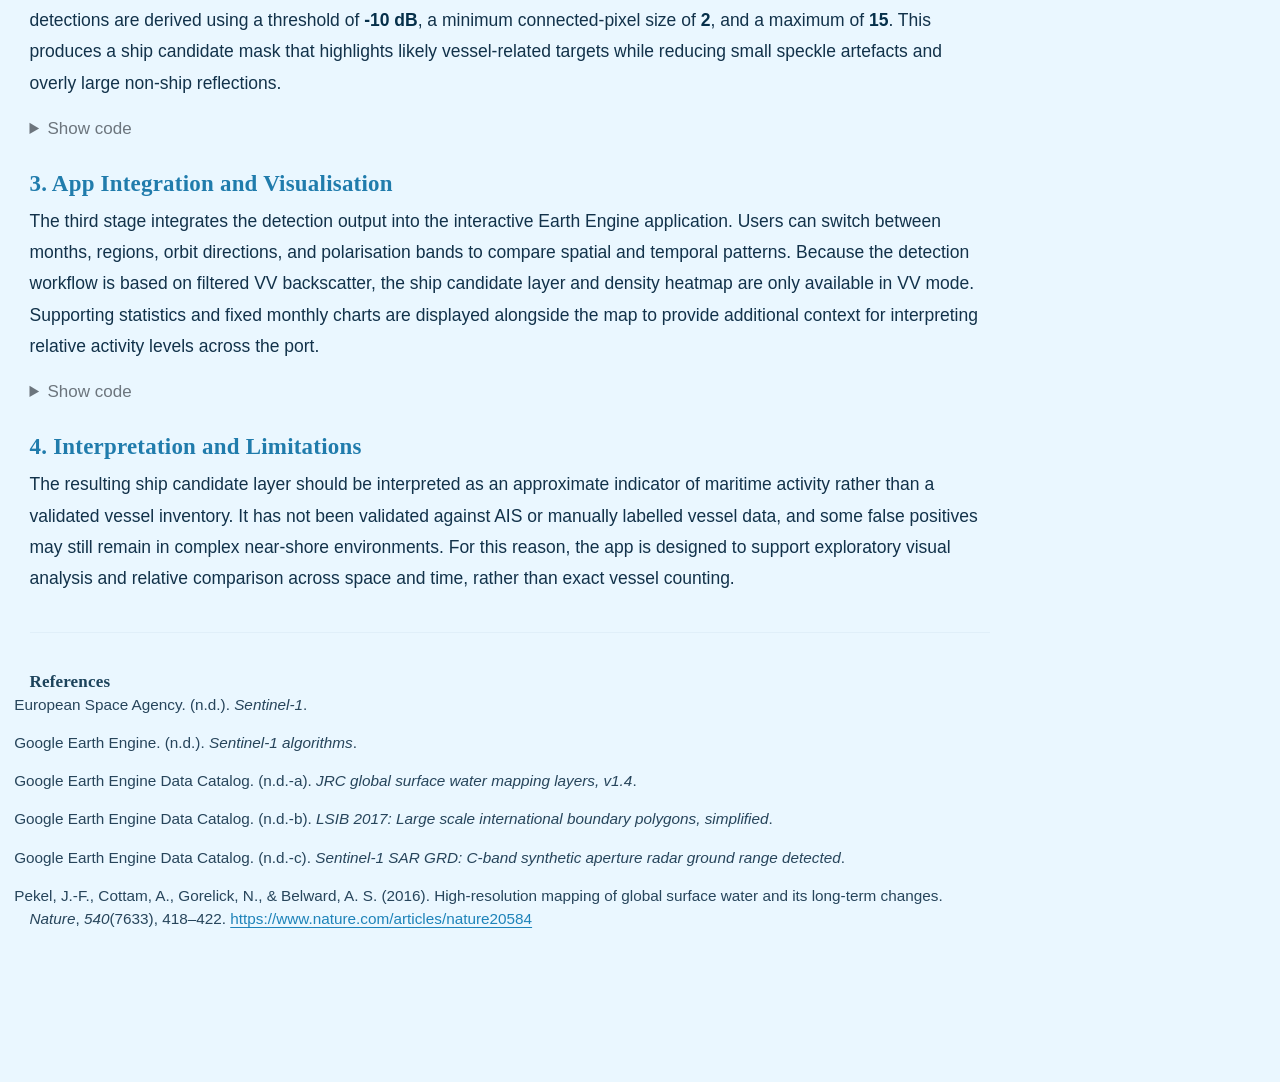
==== commit 534deb61: "Update report content and application figures" ====
--- a/docs/index.html
+++ b/docs/index.html
@@ -2,16 +2,13 @@
 <html xmlns="http://www.w3.org/1999/xhtml" lang="en" xml:lang="en"><head>
 
 <meta charset="utf-8">
-<meta name="generator" content="quarto-1.9.37">
+<meta name="generator" content="quarto-1.7.32">
 
 <meta name="viewport" content="width=device-width, initial-scale=1.0, user-scalable=yes">
 
 
 <title>Singapore Shipping Activity Dashboard</title>
 <style>
-/* Default styles provided by pandoc.
-** See https://pandoc.org/MANUAL.html#variables-for-html for config info.
-*/
 code{white-space: pre-wrap;}
 span.smallcaps{font-variant: small-caps;}
 div.columns{display: flex; gap: min(4vw, 1.5em);}
@@ -94,10 +91,10 @@
 <script src="site_libs/quarto-html/tippy.umd.min.js"></script>
 <script src="site_libs/quarto-html/anchor.min.js"></script>
 <link href="site_libs/quarto-html/tippy.css" rel="stylesheet">
-<link href="site_libs/quarto-html/quarto-syntax-highlighting-e19f81c97bc45f6835df6be9cce9fdc9.css" rel="stylesheet" id="quarto-text-highlighting-styles">
+<link href="site_libs/quarto-html/quarto-syntax-highlighting-9f30c2c2d2429ed22c1cf9f617479b3b.css" rel="stylesheet" id="quarto-text-highlighting-styles">
 <script src="site_libs/bootstrap/bootstrap.min.js"></script>
 <link href="site_libs/bootstrap/bootstrap-icons.css" rel="stylesheet">
-<link href="site_libs/bootstrap/bootstrap-443b18794f898080e8990b9a709c93f1.min.css" rel="stylesheet" append-hash="true" id="quarto-bootstrap" data-mode="light">
+<link href="site_libs/bootstrap/bootstrap-e3866b3096280c29da058bbe07245a78.min.css" rel="stylesheet" append-hash="true" id="quarto-bootstrap" data-mode="light">
 <script id="quarto-search-options" type="application/json">{
   "location": "sidebar",
   "copy-button": false,
@@ -159,9 +156,13 @@
   <li><a href="#stage-2-speckle-filtering" id="toc-stage-2-speckle-filtering" class="nav-link" data-scroll-target="#stage-2-speckle-filtering">Stage 2: Speckle Filtering</a></li>
   <li><a href="#stage-3-water-and-land-masking" id="toc-stage-3-water-and-land-masking" class="nav-link" data-scroll-target="#stage-3-water-and-land-masking">Stage 3: Water and Land Masking</a></li>
   <li><a href="#stage-4-ship-candidate-detection" id="toc-stage-4-ship-candidate-detection" class="nav-link" data-scroll-target="#stage-4-ship-candidate-detection">Stage 4: Ship Candidate Detection</a></li>
-  <li><a href="#stage-5-interface-and-analytical-outputs" id="toc-stage-5-interface-and-analytical-outputs" class="nav-link" data-scroll-target="#stage-5-interface-and-analytical-outputs">Stage 5: Interface and Analytical Outputs</a></li>
+  </ul></li>
+  <li><a href="#advanced-analysis" id="toc-advanced-analysis" class="nav-link" data-scroll-target="#advanced-analysis">Advanced Analysis</a>
+  <ul class="collapse">
+  <li><a href="#spatial-density-heatmap" id="toc-spatial-density-heatmap" class="nav-link" data-scroll-target="#spatial-density-heatmap">Spatial Density Heatmap</a></li>
+  <li><a href="#temporal-exploration-and-analytical-outputs" id="toc-temporal-exploration-and-analytical-outputs" class="nav-link" data-scroll-target="#temporal-exploration-and-analytical-outputs">Temporal Exploration and Analytical Outputs</a></li>
+  </ul></li>
   <li><a href="#interface" id="toc-interface" class="nav-link" data-scroll-target="#interface">Interface</a></li>
-  </ul></li>
   <li><a href="#the-application" id="toc-the-application" class="nav-link" data-scroll-target="#the-application">The Application</a>
   <ul class="collapse">
   <li><a href="#method-and-limitations" id="toc-method-and-limitations" class="nav-link" data-scroll-target="#method-and-limitations">Method and Limitations</a></li>
@@ -198,8 +199,62 @@
 </section>
 <section id="data" class="level3">
 <h3 class="anchored" data-anchor-id="data">Data</h3>
-<p>The project uses Sentinel-1 GRD data from Google Earth Engine <span class="citation" data-cites="gee_s1_grd">(<a href="#ref-gee_s1_grd" role="doc-biblioref">Google Earth Engine Data Catalog, n.d.-c</a>)</span>. Sentinel-1 is a Synthetic Aperture Radar (SAR) dataset that provides day-and-night, all-weather observations. We focus on the Port of Singapore and surrounding waters, filtering images from 2023-01-01 to 2023-12-31. The selected images use IW mode and include both VV and VH polarisations.</p>
-<p>A total of <strong>109 Sentinel-1 images</strong> were identified for the study area across 2023, comprising 61 ascending and 48 descending orbit passes. Monthly image counts were calculated to confirm temporal data availability, and the results show relatively stable coverage throughout the year.</p>
+<p>The project uses Sentinel-1 GRD data from Google Earth Engine <span class="citation" data-cites="gee_s1_grd">(<a href="#ref-gee_s1_grd" role="doc-biblioref">Google Earth Engine Data Catalog, n.d.-c</a>)</span>. Sentinel-1 is a Synthetic Aperture Radar (SAR) dataset that provides day-and-night, all-weather observations. For this project, the imagery was filtered to the Port of Singapore and surrounding waters for the 2023 calendar year. Only images acquired in IW mode and containing both VV and VH polarisations were retained.</p>
+<p>The final image collection contains <strong>109 Sentinel-1 images</strong>, including <strong>61 ascending</strong> and <strong>48 descending</strong> orbit passes. Monthly image counts were calculated to confirm temporal data availability, showing relatively stable coverage across the year.</p>
+<table class="caption-top table">
+<colgroup>
+<col style="width: 50%">
+<col style="width: 50%">
+</colgroup>
+<thead>
+<tr class="header">
+<th>Data filtering criterion</th>
+<th>Selection used in this project</th>
+</tr>
+</thead>
+<tbody>
+<tr class="odd">
+<td>Dataset</td>
+<td>Sentinel-1 SAR GRD <span class="citation" data-cites="gee_s1_grd">(<a href="#ref-gee_s1_grd" role="doc-biblioref">Google Earth Engine Data Catalog, n.d.-c</a>)</span></td>
+</tr>
+<tr class="even">
+<td>Platform</td>
+<td>Google Earth Engine</td>
+</tr>
+<tr class="odd">
+<td>Study period</td>
+<td>2023-01-01 to 2023-12-31</td>
+</tr>
+<tr class="even">
+<td>Study area</td>
+<td>Port of Singapore and surrounding waters</td>
+</tr>
+<tr class="odd">
+<td>Instrument mode</td>
+<td>IW</td>
+</tr>
+<tr class="even">
+<td>Polarisation bands</td>
+<td>VV and VH</td>
+</tr>
+<tr class="odd">
+<td>Total images</td>
+<td>109</td>
+</tr>
+<tr class="even">
+<td>Ascending passes</td>
+<td>61</td>
+</tr>
+<tr class="odd">
+<td>Descending passes</td>
+<td>48</td>
+</tr>
+<tr class="even">
+<td>Temporal check</td>
+<td>Monthly image counts used to confirm data availability</td>
+</tr>
+</tbody>
+</table>
 <p><img src="images/monthly_image_count.png" class="img-fluid"></p>
 <p>Figure: Monthly Sentinel-1 image count in the study area for 2023.</p>
 </section>
@@ -231,53 +286,355 @@
 <h3 class="anchored" data-anchor-id="stage-1-data-filtering-and-collection">Stage 1: Data Filtering and Collection</h3>
 <p>The study area (AOI) was defined as a rectangular polygon covering the Port of Singapore and surrounding waters (longitude 103.60°E to 104.05°E, latitude 1.15°N to 1.36°N). Sentinel-1 GRD imagery was filtered by this AOI, the 2023 calendar year, IW instrument mode, and the presence of both VV and VH polarisation bands. This produced a collection of 109 images suitable for analysis.</p>
 <p>A median composite image was generated as the baseline output for each time period. The median operator was selected over mean compositing because it is more robust to outliers such as transient bright targets or atmospheric artefacts.</p>
+<details>
+<summary>
+Show code
+</summary>
+<div class="sourceCode" id="cb1"><pre class="sourceCode javascript code-with-copy"><code class="sourceCode javascript"><span id="cb1-1"><a href="#cb1-1" aria-hidden="true" tabindex="-1"></a><span class="kw">var</span> YEAR <span class="op">=</span> <span class="dv">2023</span><span class="op">;</span></span>
+<span id="cb1-2"><a href="#cb1-2" aria-hidden="true" tabindex="-1"></a></span>
+<span id="cb1-3"><a href="#cb1-3" aria-hidden="true" tabindex="-1"></a><span class="kw">var</span> aoi <span class="op">=</span> ee<span class="op">.</span><span class="at">Geometry</span><span class="op">.</span><span class="fu">Polygon</span>(</span>
+<span id="cb1-4"><a href="#cb1-4" aria-hidden="true" tabindex="-1"></a>  [[[<span class="fl">103.60</span><span class="op">,</span> <span class="fl">1.15</span>]<span class="op">,</span></span>
+<span id="cb1-5"><a href="#cb1-5" aria-hidden="true" tabindex="-1"></a>    [<span class="fl">104.05</span><span class="op">,</span> <span class="fl">1.15</span>]<span class="op">,</span></span>
+<span id="cb1-6"><a href="#cb1-6" aria-hidden="true" tabindex="-1"></a>    [<span class="fl">104.05</span><span class="op">,</span> <span class="fl">1.36</span>]<span class="op">,</span></span>
+<span id="cb1-7"><a href="#cb1-7" aria-hidden="true" tabindex="-1"></a>    [<span class="fl">103.60</span><span class="op">,</span> <span class="fl">1.36</span>]<span class="op">,</span></span>
+<span id="cb1-8"><a href="#cb1-8" aria-hidden="true" tabindex="-1"></a>    [<span class="fl">103.60</span><span class="op">,</span> <span class="fl">1.15</span>]]]</span>
+<span id="cb1-9"><a href="#cb1-9" aria-hidden="true" tabindex="-1"></a>)<span class="op">;</span></span>
+<span id="cb1-10"><a href="#cb1-10" aria-hidden="true" tabindex="-1"></a></span>
+<span id="cb1-11"><a href="#cb1-11" aria-hidden="true" tabindex="-1"></a><span class="kw">var</span> s1 <span class="op">=</span> ee<span class="op">.</span><span class="fu">ImageCollection</span>(<span class="st">'COPERNICUS/S1_GRD'</span>)</span>
+<span id="cb1-12"><a href="#cb1-12" aria-hidden="true" tabindex="-1"></a>  <span class="op">.</span><span class="fu">filterBounds</span>(aoi)</span>
+<span id="cb1-13"><a href="#cb1-13" aria-hidden="true" tabindex="-1"></a>  <span class="op">.</span><span class="fu">filterDate</span>(<span class="st">'2023-01-01'</span><span class="op">,</span> <span class="st">'2024-01-01'</span>)</span>
+<span id="cb1-14"><a href="#cb1-14" aria-hidden="true" tabindex="-1"></a>  <span class="op">.</span><span class="fu">filter</span>(ee<span class="op">.</span><span class="at">Filter</span><span class="op">.</span><span class="fu">eq</span>(<span class="st">'instrumentMode'</span><span class="op">,</span> <span class="st">'IW'</span>))</span>
+<span id="cb1-15"><a href="#cb1-15" aria-hidden="true" tabindex="-1"></a>  <span class="op">.</span><span class="fu">filter</span>(ee<span class="op">.</span><span class="at">Filter</span><span class="op">.</span><span class="fu">listContains</span>(<span class="st">'transmitterReceiverPolarisation'</span><span class="op">,</span> <span class="st">'VV'</span>))</span>
+<span id="cb1-16"><a href="#cb1-16" aria-hidden="true" tabindex="-1"></a>  <span class="op">.</span><span class="fu">filter</span>(ee<span class="op">.</span><span class="at">Filter</span><span class="op">.</span><span class="fu">listContains</span>(<span class="st">'transmitterReceiverPolarisation'</span><span class="op">,</span> <span class="st">'VH'</span>))<span class="op">;</span></span>
+<span id="cb1-17"><a href="#cb1-17" aria-hidden="true" tabindex="-1"></a></span>
+<span id="cb1-18"><a href="#cb1-18" aria-hidden="true" tabindex="-1"></a><span class="kw">function</span> <span class="fu">getMonthStart</span>(monthNumber) {</span>
+<span id="cb1-19"><a href="#cb1-19" aria-hidden="true" tabindex="-1"></a>  <span class="cf">return</span> ee<span class="op">.</span><span class="at">Date</span><span class="op">.</span><span class="fu">fromYMD</span>(YEAR<span class="op">,</span> monthNumber<span class="op">,</span> <span class="dv">1</span>)<span class="op">;</span></span>
+<span id="cb1-20"><a href="#cb1-20" aria-hidden="true" tabindex="-1"></a>}</span>
+<span id="cb1-21"><a href="#cb1-21" aria-hidden="true" tabindex="-1"></a></span>
+<span id="cb1-22"><a href="#cb1-22" aria-hidden="true" tabindex="-1"></a><span class="kw">function</span> <span class="fu">getMonthEnd</span>(monthNumber) {</span>
+<span id="cb1-23"><a href="#cb1-23" aria-hidden="true" tabindex="-1"></a>  <span class="cf">return</span> <span class="fu">getMonthStart</span>(monthNumber)<span class="op">.</span><span class="fu">advance</span>(<span class="dv">1</span><span class="op">,</span> <span class="st">'month'</span>)<span class="op">;</span></span>
+<span id="cb1-24"><a href="#cb1-24" aria-hidden="true" tabindex="-1"></a>}</span>
+<span id="cb1-25"><a href="#cb1-25" aria-hidden="true" tabindex="-1"></a></span>
+<span id="cb1-26"><a href="#cb1-26" aria-hidden="true" tabindex="-1"></a><span class="kw">function</span> <span class="fu">getMonthlyCollection</span>(monthNumber) {</span>
+<span id="cb1-27"><a href="#cb1-27" aria-hidden="true" tabindex="-1"></a>  <span class="cf">return</span> <span class="fu">filterByOrbit</span>(</span>
+<span id="cb1-28"><a href="#cb1-28" aria-hidden="true" tabindex="-1"></a>    s1<span class="op">.</span><span class="fu">filterDate</span>(<span class="fu">getMonthStart</span>(monthNumber)<span class="op">,</span> <span class="fu">getMonthEnd</span>(monthNumber))</span>
+<span id="cb1-29"><a href="#cb1-29" aria-hidden="true" tabindex="-1"></a>  )<span class="op">;</span></span>
+<span id="cb1-30"><a href="#cb1-30" aria-hidden="true" tabindex="-1"></a>}</span>
+<span id="cb1-31"><a href="#cb1-31" aria-hidden="true" tabindex="-1"></a></span>
+<span id="cb1-32"><a href="#cb1-32" aria-hidden="true" tabindex="-1"></a><span class="kw">function</span> <span class="fu">makeMonthlyComposite</span>(collection) {</span>
+<span id="cb1-33"><a href="#cb1-33" aria-hidden="true" tabindex="-1"></a>  <span class="cf">return</span> ee<span class="op">.</span><span class="fu">Image</span>(ee<span class="op">.</span><span class="at">Algorithms</span><span class="op">.</span><span class="fu">If</span>(</span>
+<span id="cb1-34"><a href="#cb1-34" aria-hidden="true" tabindex="-1"></a>    collection<span class="op">.</span><span class="fu">size</span>()<span class="op">.</span><span class="fu">gt</span>(<span class="dv">0</span>)<span class="op">,</span></span>
+<span id="cb1-35"><a href="#cb1-35" aria-hidden="true" tabindex="-1"></a>    collection<span class="op">.</span><span class="fu">median</span>()<span class="op">.</span><span class="fu">clip</span>(aoi)<span class="op">,</span></span>
+<span id="cb1-36"><a href="#cb1-36" aria-hidden="true" tabindex="-1"></a>    <span class="fu">emptySarImage</span>()</span>
+<span id="cb1-37"><a href="#cb1-37" aria-hidden="true" tabindex="-1"></a>  ))<span class="op">;</span></span>
+<span id="cb1-38"><a href="#cb1-38" aria-hidden="true" tabindex="-1"></a>}</span></code><button title="Copy to Clipboard" class="code-copy-button"><i class="bi"></i></button></pre></div>
+</details>
 </section>
 <section id="stage-2-speckle-filtering" class="level3">
 <h3 class="anchored" data-anchor-id="stage-2-speckle-filtering">Stage 2: Speckle Filtering</h3>
 <p>SAR imagery inherently contains speckle noise — a granular, salt-and-pepper texture caused by the coherent nature of radar signals. If left untreated, speckle can produce false positives in vessel detection and reduce the visual interpretability of the imagery.</p>
 <p>A <strong>3×3 focal mean filter</strong> was applied to each image in the collection before compositing. This smooths local pixel variation while preserving the general spatial structure of maritime features such as ship wakes and port infrastructure. The filtered output was compared against the raw composite to verify noise reduction without excessive blurring.</p>
+<details>
+<summary>
+Show code
+</summary>
+<div class="sourceCode" id="cb2"><pre class="sourceCode javascript code-with-copy"><code class="sourceCode javascript"><span id="cb2-1"><a href="#cb2-1" aria-hidden="true" tabindex="-1"></a><span class="kw">function</span> <span class="fu">preprocessForDetection</span>(image) {</span>
+<span id="cb2-2"><a href="#cb2-2" aria-hidden="true" tabindex="-1"></a>  image <span class="op">=</span> ee<span class="op">.</span><span class="fu">Image</span>(image)<span class="op">;</span></span>
+<span id="cb2-3"><a href="#cb2-3" aria-hidden="true" tabindex="-1"></a></span>
+<span id="cb2-4"><a href="#cb2-4" aria-hidden="true" tabindex="-1"></a>  <span class="kw">var</span> vv <span class="op">=</span> image<span class="op">.</span><span class="fu">select</span>(<span class="st">'VV'</span>)</span>
+<span id="cb2-5"><a href="#cb2-5" aria-hidden="true" tabindex="-1"></a>    <span class="op">.</span><span class="fu">focal_mean</span>({</span>
+<span id="cb2-6"><a href="#cb2-6" aria-hidden="true" tabindex="-1"></a>      <span class="dt">radius</span><span class="op">:</span> <span class="dv">1</span><span class="op">,</span></span>
+<span id="cb2-7"><a href="#cb2-7" aria-hidden="true" tabindex="-1"></a>      <span class="dt">kernelType</span><span class="op">:</span> <span class="st">'square'</span><span class="op">,</span></span>
+<span id="cb2-8"><a href="#cb2-8" aria-hidden="true" tabindex="-1"></a>      <span class="dt">units</span><span class="op">:</span> <span class="st">'pixels'</span></span>
+<span id="cb2-9"><a href="#cb2-9" aria-hidden="true" tabindex="-1"></a>    })</span>
+<span id="cb2-10"><a href="#cb2-10" aria-hidden="true" tabindex="-1"></a>    <span class="op">.</span><span class="fu">rename</span>(<span class="st">'VV_filtered'</span>)<span class="op">;</span></span>
+<span id="cb2-11"><a href="#cb2-11" aria-hidden="true" tabindex="-1"></a></span>
+<span id="cb2-12"><a href="#cb2-12" aria-hidden="true" tabindex="-1"></a>  <span class="kw">var</span> vh <span class="op">=</span> image<span class="op">.</span><span class="fu">select</span>(<span class="st">'VH'</span>)</span>
+<span id="cb2-13"><a href="#cb2-13" aria-hidden="true" tabindex="-1"></a>    <span class="op">.</span><span class="fu">focal_mean</span>({</span>
+<span id="cb2-14"><a href="#cb2-14" aria-hidden="true" tabindex="-1"></a>      <span class="dt">radius</span><span class="op">:</span> <span class="dv">1</span><span class="op">,</span></span>
+<span id="cb2-15"><a href="#cb2-15" aria-hidden="true" tabindex="-1"></a>      <span class="dt">kernelType</span><span class="op">:</span> <span class="st">'square'</span><span class="op">,</span></span>
+<span id="cb2-16"><a href="#cb2-16" aria-hidden="true" tabindex="-1"></a>      <span class="dt">units</span><span class="op">:</span> <span class="st">'pixels'</span></span>
+<span id="cb2-17"><a href="#cb2-17" aria-hidden="true" tabindex="-1"></a>    })</span>
+<span id="cb2-18"><a href="#cb2-18" aria-hidden="true" tabindex="-1"></a>    <span class="op">.</span><span class="fu">rename</span>(<span class="st">'VH_filtered'</span>)<span class="op">;</span></span>
+<span id="cb2-19"><a href="#cb2-19" aria-hidden="true" tabindex="-1"></a></span>
+<span id="cb2-20"><a href="#cb2-20" aria-hidden="true" tabindex="-1"></a>  <span class="cf">return</span> vv<span class="op">.</span><span class="fu">addBands</span>(vh)</span>
+<span id="cb2-21"><a href="#cb2-21" aria-hidden="true" tabindex="-1"></a>    <span class="op">.</span><span class="fu">updateMask</span>(waterMask)</span>
+<span id="cb2-22"><a href="#cb2-22" aria-hidden="true" tabindex="-1"></a>    <span class="op">.</span><span class="fu">updateMask</span>(openWaterMask)</span>
+<span id="cb2-23"><a href="#cb2-23" aria-hidden="true" tabindex="-1"></a>    <span class="op">.</span><span class="fu">copyProperties</span>(image<span class="op">,</span> [<span class="st">'system:time_start'</span><span class="op">,</span> <span class="st">'orbitProperties_pass'</span>])<span class="op">;</span></span>
+<span id="cb2-24"><a href="#cb2-24" aria-hidden="true" tabindex="-1"></a>}</span></code><button title="Copy to Clipboard" class="code-copy-button"><i class="bi"></i></button></pre></div>
+</details>
 </section>
 <section id="stage-3-water-and-land-masking" class="level3">
 <h3 class="anchored" data-anchor-id="stage-3-water-and-land-masking">Stage 3: Water and Land Masking</h3>
 <p>To focus analysis on open water and suppress land-related backscatter, two masking steps were applied:</p>
 <p><strong>Water mask:</strong> The JRC Global Surface Water dataset (occurrence layer) was used to identify pixels with greater than 50% historical water occurrence <span class="citation" data-cites="gee_jrc_gsw pekel2016surface">(<a href="#ref-gee_jrc_gsw" role="doc-biblioref">Google Earth Engine Data Catalog, n.d.-a</a>; <a href="#ref-pekel2016surface" role="doc-biblioref">Pekel et al., 2016</a>)</span>. Only these pixels were retained for further analysis, effectively removing land and built-up areas from the image.</p>
 <p><strong>Near-shore buffer:</strong> Coastal and near-shore areas produce complex mixed signals where land and water backscatter overlap, leading to high rates of false vessel detections. A 500-metre exclusion buffer was applied around all land boundaries using the USDOS LSIB simplified coastline dataset <span class="citation" data-cites="gee_lsib_simple">(<a href="#ref-gee_lsib_simple" role="doc-biblioref">Google Earth Engine Data Catalog, n.d.-b</a>)</span>. Pixels within this buffer zone were removed from the clean output layer.</p>
+<details>
+<summary>
+Show code
+</summary>
+<div class="sourceCode" id="cb3"><pre class="sourceCode javascript code-with-copy"><code class="sourceCode javascript"><span id="cb3-1"><a href="#cb3-1" aria-hidden="true" tabindex="-1"></a><span class="kw">var</span> waterOccurrence <span class="op">=</span> ee<span class="op">.</span><span class="fu">Image</span>(<span class="st">'JRC/GSW1_4/GlobalSurfaceWater'</span>)</span>
+<span id="cb3-2"><a href="#cb3-2" aria-hidden="true" tabindex="-1"></a>  <span class="op">.</span><span class="fu">select</span>(<span class="st">'occurrence'</span>)<span class="op">;</span></span>
+<span id="cb3-3"><a href="#cb3-3" aria-hidden="true" tabindex="-1"></a></span>
+<span id="cb3-4"><a href="#cb3-4" aria-hidden="true" tabindex="-1"></a><span class="kw">var</span> waterMask <span class="op">=</span> waterOccurrence<span class="op">.</span><span class="fu">gt</span>(<span class="dv">50</span>)<span class="op">;</span></span>
+<span id="cb3-5"><a href="#cb3-5" aria-hidden="true" tabindex="-1"></a></span>
+<span id="cb3-6"><a href="#cb3-6" aria-hidden="true" tabindex="-1"></a><span class="kw">var</span> land <span class="op">=</span> ee<span class="op">.</span><span class="fu">FeatureCollection</span>(<span class="st">'USDOS/LSIB_SIMPLE/2017'</span>)</span>
+<span id="cb3-7"><a href="#cb3-7" aria-hidden="true" tabindex="-1"></a>  <span class="op">.</span><span class="fu">filterBounds</span>(aoi)<span class="op">;</span></span>
+<span id="cb3-8"><a href="#cb3-8" aria-hidden="true" tabindex="-1"></a></span>
+<span id="cb3-9"><a href="#cb3-9" aria-hidden="true" tabindex="-1"></a><span class="kw">var</span> landImage <span class="op">=</span> ee<span class="op">.</span><span class="fu">Image</span>(<span class="dv">0</span>)<span class="op">.</span><span class="fu">byte</span>()<span class="op">.</span><span class="fu">paint</span>(land<span class="op">,</span> <span class="dv">1</span>)<span class="op">;</span></span>
+<span id="cb3-10"><a href="#cb3-10" aria-hidden="true" tabindex="-1"></a></span>
+<span id="cb3-11"><a href="#cb3-11" aria-hidden="true" tabindex="-1"></a><span class="kw">var</span> coastalBuffer <span class="op">=</span> landImage<span class="op">.</span><span class="fu">focal_max</span>({</span>
+<span id="cb3-12"><a href="#cb3-12" aria-hidden="true" tabindex="-1"></a>  <span class="dt">radius</span><span class="op">:</span> <span class="dv">500</span><span class="op">,</span></span>
+<span id="cb3-13"><a href="#cb3-13" aria-hidden="true" tabindex="-1"></a>  <span class="dt">kernelType</span><span class="op">:</span> <span class="st">'circle'</span><span class="op">,</span></span>
+<span id="cb3-14"><a href="#cb3-14" aria-hidden="true" tabindex="-1"></a>  <span class="dt">units</span><span class="op">:</span> <span class="st">'meters'</span></span>
+<span id="cb3-15"><a href="#cb3-15" aria-hidden="true" tabindex="-1"></a>})<span class="op">;</span></span>
+<span id="cb3-16"><a href="#cb3-16" aria-hidden="true" tabindex="-1"></a></span>
+<span id="cb3-17"><a href="#cb3-17" aria-hidden="true" tabindex="-1"></a><span class="kw">var</span> openWaterMask <span class="op">=</span> coastalBuffer<span class="op">.</span><span class="fu">eq</span>(<span class="dv">0</span>)<span class="op">;</span></span></code><button title="Copy to Clipboard" class="code-copy-button"><i class="bi"></i></button></pre></div>
+</details>
 </section>
 <section id="stage-4-ship-candidate-detection" class="level3">
 <h3 class="anchored" data-anchor-id="stage-4-ship-candidate-detection">Stage 4: Ship Candidate Detection</h3>
 <p>After preprocessing, ship candidates were extracted from the clean VV backscatter layer using a threshold-based detection approach. Pixels with VV backscatter above a selected threshold were first identified as bright targets. To reduce random noise and non-ship artefacts, connected-pixel filtering was then applied. Very small isolated detections were removed using a minimum connected-pixel threshold, while overly large bright objects were excluded using a maximum connected-pixel threshold.</p>
 <p>Several parameter combinations were tested to evaluate the stability of the detection results, including threshold values (<strong>-12, -10, -8</strong>), minimum connected pixels (<strong>1, 2, 3</strong>), and maximum connected pixels (<strong>10, 15, 25</strong>). Across the selected Singapore test scene, the main offshore ship targets remained relatively stable under these parameter ranges, suggesting that the main detections were driven by consistent high-backscatter targets rather than isolated random noise.</p>
 <p>A final parameter set of <strong>threshold = -10</strong>, <strong>minPixels = 2</strong>, and <strong>maxPixels = 15</strong> was selected as a balanced configuration. This setting preserved the major offshore targets while reducing some near-shore false positives. The output of this stage is a <strong>ship candidate detection mask</strong>, which forms the analytical basis for the following visualisation and interpretation steps.</p>
+<details>
+<summary>
+Show code
+</summary>
+<div class="sourceCode" id="cb4"><pre class="sourceCode javascript code-with-copy"><code class="sourceCode javascript"><span id="cb4-1"><a href="#cb4-1" aria-hidden="true" tabindex="-1"></a><span class="kw">var</span> DETECTION_THRESHOLD <span class="op">=</span> <span class="op">-</span><span class="dv">10</span><span class="op">;</span></span>
+<span id="cb4-2"><a href="#cb4-2" aria-hidden="true" tabindex="-1"></a><span class="kw">var</span> DETECTION_MIN_PIXELS <span class="op">=</span> <span class="dv">2</span><span class="op">;</span></span>
+<span id="cb4-3"><a href="#cb4-3" aria-hidden="true" tabindex="-1"></a><span class="kw">var</span> DETECTION_MAX_PIXELS <span class="op">=</span> <span class="dv">15</span><span class="op">;</span></span>
+<span id="cb4-4"><a href="#cb4-4" aria-hidden="true" tabindex="-1"></a></span>
+<span id="cb4-5"><a href="#cb4-5" aria-hidden="true" tabindex="-1"></a><span class="kw">function</span> <span class="fu">detectShipsFromCleanImage</span>(cleanImage) {</span>
+<span id="cb4-6"><a href="#cb4-6" aria-hidden="true" tabindex="-1"></a>  cleanImage <span class="op">=</span> ee<span class="op">.</span><span class="fu">Image</span>(cleanImage)<span class="op">;</span></span>
+<span id="cb4-7"><a href="#cb4-7" aria-hidden="true" tabindex="-1"></a></span>
+<span id="cb4-8"><a href="#cb4-8" aria-hidden="true" tabindex="-1"></a>  <span class="kw">var</span> brightTargets <span class="op">=</span> cleanImage<span class="op">.</span><span class="fu">select</span>(<span class="st">'VV_filtered'</span>)</span>
+<span id="cb4-9"><a href="#cb4-9" aria-hidden="true" tabindex="-1"></a>    <span class="op">.</span><span class="fu">gt</span>(DETECTION_THRESHOLD)<span class="op">;</span></span>
+<span id="cb4-10"><a href="#cb4-10" aria-hidden="true" tabindex="-1"></a></span>
+<span id="cb4-11"><a href="#cb4-11" aria-hidden="true" tabindex="-1"></a>  <span class="kw">var</span> connected <span class="op">=</span> brightTargets<span class="op">.</span><span class="fu">connectedPixelCount</span>(<span class="dv">100</span><span class="op">,</span> <span class="kw">true</span>)<span class="op">;</span></span>
+<span id="cb4-12"><a href="#cb4-12" aria-hidden="true" tabindex="-1"></a></span>
+<span id="cb4-13"><a href="#cb4-13" aria-hidden="true" tabindex="-1"></a>  <span class="kw">var</span> filtered <span class="op">=</span> brightTargets</span>
+<span id="cb4-14"><a href="#cb4-14" aria-hidden="true" tabindex="-1"></a>    <span class="op">.</span><span class="fu">updateMask</span>(connected<span class="op">.</span><span class="fu">gte</span>(DETECTION_MIN_PIXELS))</span>
+<span id="cb4-15"><a href="#cb4-15" aria-hidden="true" tabindex="-1"></a>    <span class="op">.</span><span class="fu">updateMask</span>(connected<span class="op">.</span><span class="fu">lte</span>(DETECTION_MAX_PIXELS))<span class="op">;</span></span>
+<span id="cb4-16"><a href="#cb4-16" aria-hidden="true" tabindex="-1"></a></span>
+<span id="cb4-17"><a href="#cb4-17" aria-hidden="true" tabindex="-1"></a>  <span class="cf">return</span> filtered<span class="op">.</span><span class="fu">selfMask</span>()<span class="op">.</span><span class="fu">rename</span>(<span class="st">'ship'</span>)<span class="op">;</span></span>
+<span id="cb4-18"><a href="#cb4-18" aria-hidden="true" tabindex="-1"></a>}</span>
+<span id="cb4-19"><a href="#cb4-19" aria-hidden="true" tabindex="-1"></a></span>
+<span id="cb4-20"><a href="#cb4-20" aria-hidden="true" tabindex="-1"></a><span class="kw">function</span> <span class="fu">makeDetectionMask</span>(collection) {</span>
+<span id="cb4-21"><a href="#cb4-21" aria-hidden="true" tabindex="-1"></a>  <span class="kw">var</span> cleanCollection <span class="op">=</span> collection<span class="op">.</span><span class="fu">map</span>(preprocessForDetection)<span class="op">;</span></span>
+<span id="cb4-22"><a href="#cb4-22" aria-hidden="true" tabindex="-1"></a></span>
+<span id="cb4-23"><a href="#cb4-23" aria-hidden="true" tabindex="-1"></a>  <span class="kw">var</span> cleanComposite <span class="op">=</span> ee<span class="op">.</span><span class="fu">Image</span>(ee<span class="op">.</span><span class="at">Algorithms</span><span class="op">.</span><span class="fu">If</span>(</span>
+<span id="cb4-24"><a href="#cb4-24" aria-hidden="true" tabindex="-1"></a>    collection<span class="op">.</span><span class="fu">size</span>()<span class="op">.</span><span class="fu">gt</span>(<span class="dv">0</span>)<span class="op">,</span></span>
+<span id="cb4-25"><a href="#cb4-25" aria-hidden="true" tabindex="-1"></a>    cleanCollection<span class="op">.</span><span class="fu">median</span>()<span class="op">.</span><span class="fu">clip</span>(aoi)<span class="op">,</span></span>
+<span id="cb4-26"><a href="#cb4-26" aria-hidden="true" tabindex="-1"></a>    <span class="fu">emptyCleanImage</span>()</span>
+<span id="cb4-27"><a href="#cb4-27" aria-hidden="true" tabindex="-1"></a>  ))<span class="op">;</span></span>
+<span id="cb4-28"><a href="#cb4-28" aria-hidden="true" tabindex="-1"></a></span>
+<span id="cb4-29"><a href="#cb4-29" aria-hidden="true" tabindex="-1"></a>  <span class="cf">return</span> <span class="fu">detectShipsFromCleanImage</span>(cleanComposite)<span class="op">;</span></span>
+<span id="cb4-30"><a href="#cb4-30" aria-hidden="true" tabindex="-1"></a>}</span></code><button title="Copy to Clipboard" class="code-copy-button"><i class="bi"></i></button></pre></div>
+</details>
 <p><img src="images/ship_detection_final.png" class="img-fluid"></p>
 <p>Figure: Final ship candidate detection result using threshold = -10, minPixels = 2, and maxPixels = 15.</p>
-</section>
-<section id="stage-5-interface-and-analytical-outputs" class="level3">
-<h3 class="anchored" data-anchor-id="stage-5-interface-and-analytical-outputs">Stage 5: Interface and Analytical Outputs</h3>
-<p>The ship candidate detection result from Stage 4 is used as the basis for the interactive application and the subsequent interpretation of maritime activity patterns. Rather than introducing a separate detection method, this stage focuses on transforming the VV-based ship candidate output into more interpretable user-facing layers, summary statistics, and visual analytical tools.</p>
+<hr>
+</section>
+</section>
+<section id="advanced-analysis" class="level2">
+<h2 class="anchored" data-anchor-id="advanced-analysis">Advanced Analysis</h2>
+<section id="spatial-density-heatmap" class="level3">
+<h3 class="anchored" data-anchor-id="spatial-density-heatmap">Spatial Density Heatmap</h3>
+<p>The ship candidate detection result from Stage 4 is used as the basis for a spatial density analysis of maritime activity. Rather than introducing a separate detection method, this stage transforms the VV-based ship candidate output into a more interpretable user-facing layer for identifying recurring activity zones.</p>
 <p>For each Sentinel-1 image, the detected ship candidate pixels are converted into a binary layer, where candidate pixels are assigned a value of 1 and non-candidate pixels are assigned a value of 0. These binary layers are then summed across the selected image collection to create a ship density heatmap. Areas with higher heatmap values represent locations where ship candidates are detected more frequently, making it easier to identify recurring maritime activity zones such as anchorage areas, shipping lanes, and busy port waters.</p>
+<details>
+<summary>
+Show code
+</summary>
+<div class="sourceCode" id="cb5"><pre class="sourceCode javascript code-with-copy"><code class="sourceCode javascript"><span id="cb5-1"><a href="#cb5-1" aria-hidden="true" tabindex="-1"></a><span class="kw">function</span> <span class="fu">detectShipBinary</span>(image) {</span>
+<span id="cb5-2"><a href="#cb5-2" aria-hidden="true" tabindex="-1"></a>  image <span class="op">=</span> ee<span class="op">.</span><span class="fu">Image</span>(image)<span class="op">;</span></span>
+<span id="cb5-3"><a href="#cb5-3" aria-hidden="true" tabindex="-1"></a></span>
+<span id="cb5-4"><a href="#cb5-4" aria-hidden="true" tabindex="-1"></a>  <span class="kw">var</span> vv <span class="op">=</span> image<span class="op">.</span><span class="fu">select</span>(<span class="st">'VV'</span>)</span>
+<span id="cb5-5"><a href="#cb5-5" aria-hidden="true" tabindex="-1"></a>    <span class="op">.</span><span class="fu">focal_mean</span>({</span>
+<span id="cb5-6"><a href="#cb5-6" aria-hidden="true" tabindex="-1"></a>      <span class="dt">radius</span><span class="op">:</span> <span class="dv">1</span><span class="op">,</span></span>
+<span id="cb5-7"><a href="#cb5-7" aria-hidden="true" tabindex="-1"></a>      <span class="dt">kernelType</span><span class="op">:</span> <span class="st">'square'</span><span class="op">,</span></span>
+<span id="cb5-8"><a href="#cb5-8" aria-hidden="true" tabindex="-1"></a>      <span class="dt">units</span><span class="op">:</span> <span class="st">'pixels'</span></span>
+<span id="cb5-9"><a href="#cb5-9" aria-hidden="true" tabindex="-1"></a>    })<span class="op">;</span></span>
+<span id="cb5-10"><a href="#cb5-10" aria-hidden="true" tabindex="-1"></a></span>
+<span id="cb5-11"><a href="#cb5-11" aria-hidden="true" tabindex="-1"></a>  <span class="kw">var</span> brightTargets <span class="op">=</span> vv<span class="op">.</span><span class="fu">gt</span>(DETECTION_THRESHOLD)<span class="op">;</span></span>
+<span id="cb5-12"><a href="#cb5-12" aria-hidden="true" tabindex="-1"></a>  <span class="kw">var</span> connected <span class="op">=</span> brightTargets<span class="op">.</span><span class="fu">connectedPixelCount</span>(<span class="dv">100</span><span class="op">,</span> <span class="kw">true</span>)<span class="op">;</span></span>
+<span id="cb5-13"><a href="#cb5-13" aria-hidden="true" tabindex="-1"></a></span>
+<span id="cb5-14"><a href="#cb5-14" aria-hidden="true" tabindex="-1"></a>  <span class="kw">var</span> shipMask <span class="op">=</span> brightTargets</span>
+<span id="cb5-15"><a href="#cb5-15" aria-hidden="true" tabindex="-1"></a>    <span class="op">.</span><span class="fu">updateMask</span>(connected<span class="op">.</span><span class="fu">gte</span>(DETECTION_MIN_PIXELS))</span>
+<span id="cb5-16"><a href="#cb5-16" aria-hidden="true" tabindex="-1"></a>    <span class="op">.</span><span class="fu">updateMask</span>(connected<span class="op">.</span><span class="fu">lte</span>(DETECTION_MAX_PIXELS))<span class="op">;</span></span>
+<span id="cb5-17"><a href="#cb5-17" aria-hidden="true" tabindex="-1"></a></span>
+<span id="cb5-18"><a href="#cb5-18" aria-hidden="true" tabindex="-1"></a>  <span class="cf">return</span> shipMask</span>
+<span id="cb5-19"><a href="#cb5-19" aria-hidden="true" tabindex="-1"></a>    <span class="op">.</span><span class="fu">unmask</span>(<span class="dv">0</span>)</span>
+<span id="cb5-20"><a href="#cb5-20" aria-hidden="true" tabindex="-1"></a>    <span class="op">.</span><span class="fu">updateMask</span>(waterMask)</span>
+<span id="cb5-21"><a href="#cb5-21" aria-hidden="true" tabindex="-1"></a>    <span class="op">.</span><span class="fu">updateMask</span>(openWaterMask)</span>
+<span id="cb5-22"><a href="#cb5-22" aria-hidden="true" tabindex="-1"></a>    <span class="op">.</span><span class="fu">unmask</span>(<span class="dv">0</span>)</span>
+<span id="cb5-23"><a href="#cb5-23" aria-hidden="true" tabindex="-1"></a>    <span class="op">.</span><span class="fu">rename</span>(<span class="st">'ship'</span>)</span>
+<span id="cb5-24"><a href="#cb5-24" aria-hidden="true" tabindex="-1"></a>    <span class="op">.</span><span class="fu">copyProperties</span>(image<span class="op">,</span> [<span class="st">'system:time_start'</span><span class="op">,</span> <span class="st">'orbitProperties_pass'</span>])<span class="op">;</span></span>
+<span id="cb5-25"><a href="#cb5-25" aria-hidden="true" tabindex="-1"></a>}</span>
+<span id="cb5-26"><a href="#cb5-26" aria-hidden="true" tabindex="-1"></a></span>
+<span id="cb5-27"><a href="#cb5-27" aria-hidden="true" tabindex="-1"></a><span class="kw">function</span> <span class="fu">makeHeatmap</span>(collection) {</span>
+<span id="cb5-28"><a href="#cb5-28" aria-hidden="true" tabindex="-1"></a>  <span class="kw">var</span> heatmap <span class="op">=</span> ee<span class="op">.</span><span class="fu">Image</span>(ee<span class="op">.</span><span class="at">Algorithms</span><span class="op">.</span><span class="fu">If</span>(</span>
+<span id="cb5-29"><a href="#cb5-29" aria-hidden="true" tabindex="-1"></a>    collection<span class="op">.</span><span class="fu">size</span>()<span class="op">.</span><span class="fu">gt</span>(<span class="dv">0</span>)<span class="op">,</span></span>
+<span id="cb5-30"><a href="#cb5-30" aria-hidden="true" tabindex="-1"></a>    collection<span class="op">.</span><span class="fu">map</span>(detectShipBinary)<span class="op">.</span><span class="fu">select</span>(<span class="st">'ship'</span>)<span class="op">.</span><span class="fu">sum</span>()<span class="op">.</span><span class="fu">clip</span>(aoi)<span class="op">,</span></span>
+<span id="cb5-31"><a href="#cb5-31" aria-hidden="true" tabindex="-1"></a>    <span class="fu">emptySingleBandImage</span>(<span class="st">'ship'</span>)</span>
+<span id="cb5-32"><a href="#cb5-32" aria-hidden="true" tabindex="-1"></a>  ))<span class="op">;</span></span>
+<span id="cb5-33"><a href="#cb5-33" aria-hidden="true" tabindex="-1"></a></span>
+<span id="cb5-34"><a href="#cb5-34" aria-hidden="true" tabindex="-1"></a>  <span class="cf">return</span> heatmap<span class="op">.</span><span class="fu">rename</span>(<span class="st">'ship'</span>)<span class="op">;</span></span>
+<span id="cb5-35"><a href="#cb5-35" aria-hidden="true" tabindex="-1"></a>}</span>
+<span id="cb5-36"><a href="#cb5-36" aria-hidden="true" tabindex="-1"></a></span>
+<span id="cb5-37"><a href="#cb5-37" aria-hidden="true" tabindex="-1"></a><span class="kw">function</span> <span class="fu">makeHeatmapDisplay</span>(heatmap) {</span>
+<span id="cb5-38"><a href="#cb5-38" aria-hidden="true" tabindex="-1"></a>  heatmap <span class="op">=</span> ee<span class="op">.</span><span class="fu">Image</span>(heatmap)<span class="op">;</span></span>
+<span id="cb5-39"><a href="#cb5-39" aria-hidden="true" tabindex="-1"></a></span>
+<span id="cb5-40"><a href="#cb5-40" aria-hidden="true" tabindex="-1"></a>  <span class="kw">var</span> smoothed <span class="op">=</span> heatmap</span>
+<span id="cb5-41"><a href="#cb5-41" aria-hidden="true" tabindex="-1"></a>    <span class="op">.</span><span class="fu">focal_max</span>({</span>
+<span id="cb5-42"><a href="#cb5-42" aria-hidden="true" tabindex="-1"></a>      <span class="dt">radius</span><span class="op">:</span> HEATMAP_RADIUS_PEAK_METRES<span class="op">,</span></span>
+<span id="cb5-43"><a href="#cb5-43" aria-hidden="true" tabindex="-1"></a>      <span class="dt">kernelType</span><span class="op">:</span> <span class="st">'circle'</span><span class="op">,</span></span>
+<span id="cb5-44"><a href="#cb5-44" aria-hidden="true" tabindex="-1"></a>      <span class="dt">units</span><span class="op">:</span> <span class="st">'meters'</span></span>
+<span id="cb5-45"><a href="#cb5-45" aria-hidden="true" tabindex="-1"></a>    })</span>
+<span id="cb5-46"><a href="#cb5-46" aria-hidden="true" tabindex="-1"></a>    <span class="op">.</span><span class="fu">focal_mean</span>({</span>
+<span id="cb5-47"><a href="#cb5-47" aria-hidden="true" tabindex="-1"></a>      <span class="dt">radius</span><span class="op">:</span> HEATMAP_RADIUS_SPREAD_METRES<span class="op">,</span></span>
+<span id="cb5-48"><a href="#cb5-48" aria-hidden="true" tabindex="-1"></a>      <span class="dt">kernelType</span><span class="op">:</span> <span class="st">'circle'</span><span class="op">,</span></span>
+<span id="cb5-49"><a href="#cb5-49" aria-hidden="true" tabindex="-1"></a>      <span class="dt">units</span><span class="op">:</span> <span class="st">'meters'</span></span>
+<span id="cb5-50"><a href="#cb5-50" aria-hidden="true" tabindex="-1"></a>    })</span>
+<span id="cb5-51"><a href="#cb5-51" aria-hidden="true" tabindex="-1"></a>    <span class="op">.</span><span class="fu">focal_mean</span>({</span>
+<span id="cb5-52"><a href="#cb5-52" aria-hidden="true" tabindex="-1"></a>      <span class="dt">radius</span><span class="op">:</span> HEATMAP_RADIUS_BLEND_METRES<span class="op">,</span></span>
+<span id="cb5-53"><a href="#cb5-53" aria-hidden="true" tabindex="-1"></a>      <span class="dt">kernelType</span><span class="op">:</span> <span class="st">'circle'</span><span class="op">,</span></span>
+<span id="cb5-54"><a href="#cb5-54" aria-hidden="true" tabindex="-1"></a>      <span class="dt">units</span><span class="op">:</span> <span class="st">'meters'</span></span>
+<span id="cb5-55"><a href="#cb5-55" aria-hidden="true" tabindex="-1"></a>    })</span>
+<span id="cb5-56"><a href="#cb5-56" aria-hidden="true" tabindex="-1"></a>    <span class="op">.</span><span class="fu">multiply</span>(HEATMAP_VIS_BOOST)<span class="op">;</span></span>
+<span id="cb5-57"><a href="#cb5-57" aria-hidden="true" tabindex="-1"></a></span>
+<span id="cb5-58"><a href="#cb5-58" aria-hidden="true" tabindex="-1"></a>  <span class="cf">return</span> smoothed</span>
+<span id="cb5-59"><a href="#cb5-59" aria-hidden="true" tabindex="-1"></a>    <span class="op">.</span><span class="fu">updateMask</span>(smoothed<span class="op">.</span><span class="fu">gt</span>(HEATMAP_VIS_MIN))</span>
+<span id="cb5-60"><a href="#cb5-60" aria-hidden="true" tabindex="-1"></a>    <span class="op">.</span><span class="fu">rename</span>(<span class="st">'ship'</span>)<span class="op">;</span></span>
+<span id="cb5-61"><a href="#cb5-61" aria-hidden="true" tabindex="-1"></a>}</span></code><button title="Copy to Clipboard" class="code-copy-button"><i class="bi"></i></button></pre></div>
+</details>
+<p><img src="images/spatial_density_heatmap.png" class="img-fluid"></p>
+<p>Figure: Ship density heatmap showing areas with more frequent candidate detections.</p>
+</section>
+<section id="temporal-exploration-and-analytical-outputs" class="level3">
+<h3 class="anchored" data-anchor-id="temporal-exploration-and-analytical-outputs">Temporal Exploration and Analytical Outputs</h3>
 <p>The application also supports monthly exploration of maritime activity. Sentinel-1 images are filtered by month, and the same ship candidate detection output is summarised to calculate monthly ship candidate pixel totals for 2023. These totals are displayed as a column chart, allowing users to compare relative activity levels across months. The chart is linked to the map interface, so selecting a month updates the displayed monthly SAR composite and associated ship activity layers.</p>
-<p>In addition to monthly outputs, the interface includes an optional annual heatmap function. This aggregates ship candidate detections from all 2023 Sentinel-1 images to show full-year detection frequency across the study area. Together, the monthly SAR composites, ship candidate layer, density heatmap, chart-based summaries, and map controls allow users to explore both spatial and temporal patterns of maritime activity in the Port of Singapore.</p>
-<p>These outputs should be interpreted as relative indicators of maritime activity rather than validated vessel counts. Since the detections are based on thresholded VV backscatter and have not been validated against AIS or manually labelled ship data, the heatmap and monthly ship pixel totals are most useful for exploratory visual analysis and comparison across space and time.</p>
+<details>
+<summary>
+Show code
+</summary>
+<div class="sourceCode" id="cb6"><pre class="sourceCode javascript code-with-copy"><code class="sourceCode javascript"><span id="cb6-1"><a href="#cb6-1" aria-hidden="true" tabindex="-1"></a><span class="kw">function</span> <span class="fu">computeMonthlyStatsForCharts</span>(monthNumber<span class="op">,</span> callback) {</span>
+<span id="cb6-2"><a href="#cb6-2" aria-hidden="true" tabindex="-1"></a>  <span class="kw">var</span> monthCollection <span class="op">=</span> s1<span class="op">.</span><span class="fu">filterDate</span>(</span>
+<span id="cb6-3"><a href="#cb6-3" aria-hidden="true" tabindex="-1"></a>    <span class="fu">getMonthStart</span>(monthNumber)<span class="op">,</span></span>
+<span id="cb6-4"><a href="#cb6-4" aria-hidden="true" tabindex="-1"></a>    <span class="fu">getMonthEnd</span>(monthNumber)</span>
+<span id="cb6-5"><a href="#cb6-5" aria-hidden="true" tabindex="-1"></a>  )<span class="op">;</span></span>
+<span id="cb6-6"><a href="#cb6-6" aria-hidden="true" tabindex="-1"></a></span>
+<span id="cb6-7"><a href="#cb6-7" aria-hidden="true" tabindex="-1"></a>  <span class="kw">var</span> monthComposite <span class="op">=</span> <span class="fu">makeMonthlyComposite</span>(monthCollection)<span class="op">;</span></span>
+<span id="cb6-8"><a href="#cb6-8" aria-hidden="true" tabindex="-1"></a>  <span class="kw">var</span> monthDetection <span class="op">=</span> <span class="fu">makeDetectionMask</span>(monthCollection)<span class="op">;</span></span>
+<span id="cb6-9"><a href="#cb6-9" aria-hidden="true" tabindex="-1"></a>  <span class="kw">var</span> monthHeatmap <span class="op">=</span> <span class="fu">makeHeatmap</span>(monthCollection)<span class="op">;</span></span>
+<span id="cb6-10"><a href="#cb6-10" aria-hidden="true" tabindex="-1"></a></span>
+<span id="cb6-11"><a href="#cb6-11" aria-hidden="true" tabindex="-1"></a>  <span class="kw">var</span> meanBackscatter <span class="op">=</span> monthComposite<span class="op">.</span><span class="fu">select</span>([<span class="st">'VV'</span><span class="op">,</span> <span class="st">'VH'</span>])<span class="op">.</span><span class="fu">reduceRegion</span>({</span>
+<span id="cb6-12"><a href="#cb6-12" aria-hidden="true" tabindex="-1"></a>    <span class="dt">reducer</span><span class="op">:</span> ee<span class="op">.</span><span class="at">Reducer</span><span class="op">.</span><span class="fu">mean</span>()<span class="op">,</span></span>
+<span id="cb6-13"><a href="#cb6-13" aria-hidden="true" tabindex="-1"></a>    <span class="dt">geometry</span><span class="op">:</span> aoi<span class="op">,</span></span>
+<span id="cb6-14"><a href="#cb6-14" aria-hidden="true" tabindex="-1"></a>    <span class="dt">scale</span><span class="op">:</span> <span class="dv">100</span><span class="op">,</span></span>
+<span id="cb6-15"><a href="#cb6-15" aria-hidden="true" tabindex="-1"></a>    <span class="dt">maxPixels</span><span class="op">:</span> <span class="fl">1e8</span><span class="op">,</span></span>
+<span id="cb6-16"><a href="#cb6-16" aria-hidden="true" tabindex="-1"></a>    <span class="dt">tileScale</span><span class="op">:</span> <span class="dv">4</span></span>
+<span id="cb6-17"><a href="#cb6-17" aria-hidden="true" tabindex="-1"></a>  })<span class="op">;</span></span>
+<span id="cb6-18"><a href="#cb6-18" aria-hidden="true" tabindex="-1"></a></span>
+<span id="cb6-19"><a href="#cb6-19" aria-hidden="true" tabindex="-1"></a>  <span class="kw">var</span> shipPixels <span class="op">=</span> monthDetection<span class="op">.</span><span class="fu">unmask</span>(<span class="dv">0</span>)<span class="op">.</span><span class="fu">reduceRegion</span>({</span>
+<span id="cb6-20"><a href="#cb6-20" aria-hidden="true" tabindex="-1"></a>    <span class="dt">reducer</span><span class="op">:</span> ee<span class="op">.</span><span class="at">Reducer</span><span class="op">.</span><span class="fu">sum</span>()<span class="op">,</span></span>
+<span id="cb6-21"><a href="#cb6-21" aria-hidden="true" tabindex="-1"></a>    <span class="dt">geometry</span><span class="op">:</span> aoi<span class="op">,</span></span>
+<span id="cb6-22"><a href="#cb6-22" aria-hidden="true" tabindex="-1"></a>    <span class="dt">scale</span><span class="op">:</span> <span class="dv">30</span><span class="op">,</span></span>
+<span id="cb6-23"><a href="#cb6-23" aria-hidden="true" tabindex="-1"></a>    <span class="dt">maxPixels</span><span class="op">:</span> <span class="fl">1e8</span><span class="op">,</span></span>
+<span id="cb6-24"><a href="#cb6-24" aria-hidden="true" tabindex="-1"></a>    <span class="dt">tileScale</span><span class="op">:</span> <span class="dv">4</span></span>
+<span id="cb6-25"><a href="#cb6-25" aria-hidden="true" tabindex="-1"></a>  })<span class="op">.</span><span class="fu">get</span>(<span class="st">'ship'</span>)<span class="op">;</span></span>
+<span id="cb6-26"><a href="#cb6-26" aria-hidden="true" tabindex="-1"></a></span>
+<span id="cb6-27"><a href="#cb6-27" aria-hidden="true" tabindex="-1"></a>  <span class="kw">var</span> densitySum <span class="op">=</span> monthHeatmap<span class="op">.</span><span class="fu">unmask</span>(<span class="dv">0</span>)<span class="op">.</span><span class="fu">reduceRegion</span>({</span>
+<span id="cb6-28"><a href="#cb6-28" aria-hidden="true" tabindex="-1"></a>    <span class="dt">reducer</span><span class="op">:</span> ee<span class="op">.</span><span class="at">Reducer</span><span class="op">.</span><span class="fu">sum</span>()<span class="op">,</span></span>
+<span id="cb6-29"><a href="#cb6-29" aria-hidden="true" tabindex="-1"></a>    <span class="dt">geometry</span><span class="op">:</span> aoi<span class="op">,</span></span>
+<span id="cb6-30"><a href="#cb6-30" aria-hidden="true" tabindex="-1"></a>    <span class="dt">scale</span><span class="op">:</span> <span class="dv">60</span><span class="op">,</span></span>
+<span id="cb6-31"><a href="#cb6-31" aria-hidden="true" tabindex="-1"></a>    <span class="dt">maxPixels</span><span class="op">:</span> <span class="fl">1e8</span><span class="op">,</span></span>
+<span id="cb6-32"><a href="#cb6-32" aria-hidden="true" tabindex="-1"></a>    <span class="dt">tileScale</span><span class="op">:</span> <span class="dv">4</span></span>
+<span id="cb6-33"><a href="#cb6-33" aria-hidden="true" tabindex="-1"></a>  })<span class="op">.</span><span class="fu">get</span>(<span class="st">'ship'</span>)<span class="op">;</span></span>
+<span id="cb6-34"><a href="#cb6-34" aria-hidden="true" tabindex="-1"></a></span>
+<span id="cb6-35"><a href="#cb6-35" aria-hidden="true" tabindex="-1"></a>  ee<span class="op">.</span><span class="fu">Dictionary</span>({</span>
+<span id="cb6-36"><a href="#cb6-36" aria-hidden="true" tabindex="-1"></a>    <span class="dt">month</span><span class="op">:</span> monthNumber<span class="op">,</span></span>
+<span id="cb6-37"><a href="#cb6-37" aria-hidden="true" tabindex="-1"></a>    <span class="dt">label</span><span class="op">:</span> <span class="fu">getMonthShortName</span>(monthNumber)<span class="op">,</span></span>
+<span id="cb6-38"><a href="#cb6-38" aria-hidden="true" tabindex="-1"></a>    <span class="dt">images</span><span class="op">:</span> monthCollection<span class="op">.</span><span class="fu">size</span>()<span class="op">,</span></span>
+<span id="cb6-39"><a href="#cb6-39" aria-hidden="true" tabindex="-1"></a>    <span class="dt">meanVV</span><span class="op">:</span> meanBackscatter<span class="op">.</span><span class="fu">get</span>(<span class="st">'VV'</span>)<span class="op">,</span></span>
+<span id="cb6-40"><a href="#cb6-40" aria-hidden="true" tabindex="-1"></a>    <span class="dt">meanVH</span><span class="op">:</span> meanBackscatter<span class="op">.</span><span class="fu">get</span>(<span class="st">'VH'</span>)<span class="op">,</span></span>
+<span id="cb6-41"><a href="#cb6-41" aria-hidden="true" tabindex="-1"></a>    <span class="dt">candidates</span><span class="op">:</span> shipPixels<span class="op">,</span></span>
+<span id="cb6-42"><a href="#cb6-42" aria-hidden="true" tabindex="-1"></a>    <span class="dt">density</span><span class="op">:</span> densitySum</span>
+<span id="cb6-43"><a href="#cb6-43" aria-hidden="true" tabindex="-1"></a>  })<span class="op">.</span><span class="fu">evaluate</span>(callback)<span class="op">;</span></span>
+<span id="cb6-44"><a href="#cb6-44" aria-hidden="true" tabindex="-1"></a>}</span>
+<span id="cb6-45"><a href="#cb6-45" aria-hidden="true" tabindex="-1"></a></span>
+<span id="cb6-46"><a href="#cb6-46" aria-hidden="true" tabindex="-1"></a><span class="kw">function</span> <span class="fu">updateCharts</span>() {</span>
+<span id="cb6-47"><a href="#cb6-47" aria-hidden="true" tabindex="-1"></a>  <span class="kw">var</span> statsFc <span class="op">=</span> <span class="fu">chartStatsFeatureCollection</span>()<span class="op">;</span></span>
+<span id="cb6-48"><a href="#cb6-48" aria-hidden="true" tabindex="-1"></a></span>
+<span id="cb6-49"><a href="#cb6-49" aria-hidden="true" tabindex="-1"></a>  <span class="kw">var</span> candidateChart <span class="op">=</span> ui<span class="op">.</span><span class="at">Chart</span><span class="op">.</span><span class="at">feature</span><span class="op">.</span><span class="fu">byFeature</span>(</span>
+<span id="cb6-50"><a href="#cb6-50" aria-hidden="true" tabindex="-1"></a>      statsFc<span class="op">,</span></span>
+<span id="cb6-51"><a href="#cb6-51" aria-hidden="true" tabindex="-1"></a>      <span class="st">'month'</span><span class="op">,</span></span>
+<span id="cb6-52"><a href="#cb6-52" aria-hidden="true" tabindex="-1"></a>      [<span class="st">'candidates'</span>]</span>
+<span id="cb6-53"><a href="#cb6-53" aria-hidden="true" tabindex="-1"></a>    )</span>
+<span id="cb6-54"><a href="#cb6-54" aria-hidden="true" tabindex="-1"></a>    <span class="op">.</span><span class="fu">setChartType</span>(<span class="st">'ColumnChart'</span>)</span>
+<span id="cb6-55"><a href="#cb6-55" aria-hidden="true" tabindex="-1"></a>    <span class="op">.</span><span class="fu">setOptions</span>({</span>
+<span id="cb6-56"><a href="#cb6-56" aria-hidden="true" tabindex="-1"></a>      <span class="dt">title</span><span class="op">:</span> <span class="st">'Monthly Ship Candidate Pixels'</span><span class="op">,</span></span>
+<span id="cb6-57"><a href="#cb6-57" aria-hidden="true" tabindex="-1"></a>      <span class="dt">hAxis</span><span class="op">:</span> {<span class="dt">title</span><span class="op">:</span> <span class="st">'Month'</span>}<span class="op">,</span></span>
+<span id="cb6-58"><a href="#cb6-58" aria-hidden="true" tabindex="-1"></a>      <span class="dt">vAxis</span><span class="op">:</span> {<span class="dt">title</span><span class="op">:</span> <span class="st">'Candidate pixels'</span>}<span class="op">,</span></span>
+<span id="cb6-59"><a href="#cb6-59" aria-hidden="true" tabindex="-1"></a>      <span class="dt">legend</span><span class="op">:</span> {<span class="dt">position</span><span class="op">:</span> <span class="st">'none'</span>}</span>
+<span id="cb6-60"><a href="#cb6-60" aria-hidden="true" tabindex="-1"></a>    })<span class="op">;</span></span>
+<span id="cb6-61"><a href="#cb6-61" aria-hidden="true" tabindex="-1"></a></span>
+<span id="cb6-62"><a href="#cb6-62" aria-hidden="true" tabindex="-1"></a>  <span class="kw">var</span> backscatterChart <span class="op">=</span> ui<span class="op">.</span><span class="at">Chart</span><span class="op">.</span><span class="at">feature</span><span class="op">.</span><span class="fu">byFeature</span>(</span>
+<span id="cb6-63"><a href="#cb6-63" aria-hidden="true" tabindex="-1"></a>      statsFc<span class="op">,</span></span>
+<span id="cb6-64"><a href="#cb6-64" aria-hidden="true" tabindex="-1"></a>      <span class="st">'month'</span><span class="op">,</span></span>
+<span id="cb6-65"><a href="#cb6-65" aria-hidden="true" tabindex="-1"></a>      [<span class="st">'meanVV'</span><span class="op">,</span> <span class="st">'meanVH'</span>]</span>
+<span id="cb6-66"><a href="#cb6-66" aria-hidden="true" tabindex="-1"></a>    )</span>
+<span id="cb6-67"><a href="#cb6-67" aria-hidden="true" tabindex="-1"></a>    <span class="op">.</span><span class="fu">setChartType</span>(<span class="st">'LineChart'</span>)</span>
+<span id="cb6-68"><a href="#cb6-68" aria-hidden="true" tabindex="-1"></a>    <span class="op">.</span><span class="fu">setOptions</span>({</span>
+<span id="cb6-69"><a href="#cb6-69" aria-hidden="true" tabindex="-1"></a>      <span class="dt">title</span><span class="op">:</span> <span class="st">'Mean SAR Backscatter'</span><span class="op">,</span></span>
+<span id="cb6-70"><a href="#cb6-70" aria-hidden="true" tabindex="-1"></a>      <span class="dt">hAxis</span><span class="op">:</span> {<span class="dt">title</span><span class="op">:</span> <span class="st">'Month'</span>}<span class="op">,</span></span>
+<span id="cb6-71"><a href="#cb6-71" aria-hidden="true" tabindex="-1"></a>      <span class="dt">vAxis</span><span class="op">:</span> {<span class="dt">title</span><span class="op">:</span> <span class="st">'Mean dB'</span>}<span class="op">,</span></span>
+<span id="cb6-72"><a href="#cb6-72" aria-hidden="true" tabindex="-1"></a>      <span class="dt">legend</span><span class="op">:</span> {<span class="dt">position</span><span class="op">:</span> <span class="st">'top'</span>}</span>
+<span id="cb6-73"><a href="#cb6-73" aria-hidden="true" tabindex="-1"></a>    })<span class="op">;</span></span>
+<span id="cb6-74"><a href="#cb6-74" aria-hidden="true" tabindex="-1"></a></span>
+<span id="cb6-75"><a href="#cb6-75" aria-hidden="true" tabindex="-1"></a>  chartsContainer<span class="op">.</span><span class="fu">add</span>(candidateChart)<span class="op">;</span></span>
+<span id="cb6-76"><a href="#cb6-76" aria-hidden="true" tabindex="-1"></a>  chartsContainer<span class="op">.</span><span class="fu">add</span>(backscatterChart)<span class="op">;</span></span>
+<span id="cb6-77"><a href="#cb6-77" aria-hidden="true" tabindex="-1"></a>}</span></code><button title="Copy to Clipboard" class="code-copy-button"><i class="bi"></i></button></pre></div>
+</details>
+<div class="columns">
+<div class="column" style="width:50%;">
+<p><img src="images/monthly_candidate_pixels.png" class="img-fluid"></p>
+<p>Figure: Monthly ship candidate pixel totals in 2023.</p>
+</div><div class="column" style="width:50%;">
+<p><img src="images/monthly_backscatter_trends.png" class="img-fluid"></p>
+<p>Figure: Monthly mean Sentinel-1 VV and VH backscatter trends in 2023.</p>
+</div>
+</div>
 <hr>
 </section>
-<section id="interface" class="level3">
-<h3 class="anchored" data-anchor-id="interface">Interface</h3>
+</section>
+<section id="interface" class="level2">
+<h2 class="anchored" data-anchor-id="interface">Interface</h2>
 <p>The interactive application provides the following features for exploring maritime activity in the Port of Singapore:</p>
+<div class="columns">
+<div class="column" style="width:50%;">
+<p><img src="images/overview_screen.png" class="img-fluid"></p>
+<p>Figure: Overview screen before entering the Map Explorer.</p>
+</div><div class="column" style="width:50%;">
+<p><img src="images/map_explorer_screen.png" class="img-fluid"></p>
+<p>Figure: Map Explorer screen after selecting Next.</p>
+</div>
+</div>
 <ul>
-<li><strong>Overview and month selector</strong>: Users first review the 2023 reference overview, then select any month in 2023 to view the corresponding Sentinel-1 median composite and monthly summary.</li>
-<li><strong>Map Explorer controls</strong>: Users can select a region, zoom to the selected area, switch between VV and VH polarisation, choose ascending or descending orbit direction, and toggle map layers.</li>
-<li><strong>Polarisation toggle</strong>: VV and VH support visual comparison of radar backscatter characteristics. Ship candidates and the density heatmap are linked to the VV detection workflow, so those layers are disabled when VH is selected.</li>
-<li><strong>Ship candidate detection layer</strong>: In VV mode, threshold-based ship candidates are displayed using connected-pixel and size filtering, providing an approximate indicator of maritime activity density.</li>
-<li><strong>Density heatmap</strong>: A smoothed density layer highlights relative concentrations of candidate detections across the port, making major maritime activity zones easier to interpret than individual points alone.</li>
-<li><strong>Selected view statistics</strong>: A summary table reports the active month, region, band, orbit direction, image count, mean VV, mean VH, candidate pixels, and density sum.</li>
-<li><strong>Monthly trend charts</strong>: Fixed reference charts show the 2023 candidate-pixel series and mean SAR backscatter series for the full study area and both passes, supporting quick comparison without repeated chart generation delays.</li>
-<li><strong>Map legend</strong>: A compact legend explains the SAR backscatter colour ramp, ship candidate layer, and ship density frequency scale.</li>
+<li><strong>Overview screen and time selector</strong>: Users start with a 2023 overview page showing reference values for the full study area and both orbit passes. They can view the annual summary or choose a specific month before moving into the map explorer.</li>
+<li><strong>Map Explorer navigation</strong>: The <strong>Next</strong> button opens the main Map Explorer, while the <strong>Back</strong> button returns users to the overview screen.</li>
+<li><strong>Region controls</strong>: Users can select the full study area or one of four analysis zones: West anchorage, Central harbour, East anchorage, and Southern approach. The dashboard can zoom directly to the selected region.</li>
+<li><strong>Polarisation controls</strong>: Users can switch between VV and VH backscatter for visual comparison. Detection-based outputs are linked to the VV workflow, so ship candidates and density heatmap layers are only available in VV mode.</li>
+<li><strong>Orbit direction filter</strong>: Users can compare results from both passes, ascending-only imagery, or descending-only imagery.</li>
+<li><strong>Map layer toggles</strong>: Users can turn the SAR composite, ship candidate layer, density heatmap, analysis zones, and study area boundary on or off.</li>
+<li><strong>Ship candidate layer</strong>: In VV mode, candidate ship pixels are displayed as an orange layer using the threshold-based and connected-pixel detection workflow.</li>
+<li><strong>Density heatmap</strong>: The heatmap shows smoothed concentrations of detected candidate pixels, helping users identify recurring maritime activity zones across port waters.</li>
+<li><strong>Selected view statistics</strong>: The summary panel updates for the active month, region, band, and orbit setting. It reports image count, mean VV, mean VH, candidate pixels, and density sum.</li>
+<li><strong>Map legend and monthly charts</strong>: A fixed right-side panel explains SAR backscatter, ship candidate pixels, and density frequency. It also shows monthly reference charts for ship candidate pixels and mean SAR backscatter across 2023.</li>
 </ul>
 <p>Ship candidate detection is currently displayed for the VV band only, because the detection workflow is based on filtered VV backscatter rather than VH imagery.</p>
-<p><img src="images/app_screenshot.png" class="img-fluid"></p>
-<p>Figure: Screenshot of the interactive application showing monthly Sentinel-1 SAR imagery, the ship candidate detection layer in VV mode, the density heatmap, and the monthly trend charts.</p>
 <hr>
-</section>
 </section>
 <section id="the-application" class="level2">
 <h2 class="anchored" data-anchor-id="the-application">The Application</h2>
@@ -304,33 +661,134 @@
 <section id="ship-candidate-detection" class="level3">
 <h3 class="anchored" data-anchor-id="ship-candidate-detection">2. Ship Candidate Detection</h3>
 <p>The second stage identifies ship candidates from the filtered VV backscatter layer. Bright radar returns above a selected threshold are interpreted as potential vessel targets. However, thresholding alone produces many isolated noisy detections, so connected-pixel filtering is used to retain only groups of pixels within a defined size range. In the final configuration, detections are derived using a threshold of <strong>-10 dB</strong>, a minimum connected-pixel size of <strong>2</strong>, and a maximum of <strong>15</strong>. This produces a ship candidate mask that highlights likely vessel-related targets while reducing small speckle artefacts and overly large non-ship reflections.</p>
-<div class="code-copy-outer-scaffold"><div class="sourceCode" id="cb1"><pre class="sourceCode javascript code-with-copy"><code class="sourceCode javascript"><span id="cb1-1"><a href="#cb1-1" aria-hidden="true" tabindex="-1"></a><span class="kw">function</span> <span class="fu">detectShips</span>(image<span class="op">,</span> threshold<span class="op">,</span> minPixels<span class="op">,</span> maxPixels) {</span>
-<span id="cb1-2"><a href="#cb1-2" aria-hidden="true" tabindex="-1"></a>  <span class="kw">var</span> brightTargets <span class="op">=</span> image<span class="op">.</span><span class="fu">select</span>(<span class="st">'VV_filtered'</span>)<span class="op">.</span><span class="fu">gt</span>(threshold)<span class="op">;</span></span>
-<span id="cb1-3"><a href="#cb1-3" aria-hidden="true" tabindex="-1"></a>  <span class="kw">var</span> connected <span class="op">=</span> brightTargets<span class="op">.</span><span class="fu">connectedPixelCount</span>(<span class="dv">100</span><span class="op">,</span> <span class="kw">true</span>)<span class="op">;</span></span>
-<span id="cb1-4"><a href="#cb1-4" aria-hidden="true" tabindex="-1"></a>  <span class="kw">var</span> filtered <span class="op">=</span> brightTargets</span>
-<span id="cb1-5"><a href="#cb1-5" aria-hidden="true" tabindex="-1"></a>    <span class="op">.</span><span class="fu">updateMask</span>(connected<span class="op">.</span><span class="fu">gte</span>(minPixels))</span>
-<span id="cb1-6"><a href="#cb1-6" aria-hidden="true" tabindex="-1"></a>    <span class="op">.</span><span class="fu">updateMask</span>(connected<span class="op">.</span><span class="fu">lte</span>(maxPixels))<span class="op">;</span></span>
-<span id="cb1-7"><a href="#cb1-7" aria-hidden="true" tabindex="-1"></a>  <span class="cf">return</span> filtered<span class="op">.</span><span class="fu">selfMask</span>()<span class="op">;</span></span>
-<span id="cb1-8"><a href="#cb1-8" aria-hidden="true" tabindex="-1"></a>}</span>
-<span id="cb1-9"><a href="#cb1-9" aria-hidden="true" tabindex="-1"></a></span>
-<span id="cb1-10"><a href="#cb1-10" aria-hidden="true" tabindex="-1"></a><span class="kw">var</span> shipMask <span class="op">=</span> <span class="fu">detectShips</span>(detectionComposite<span class="op">,</span> <span class="op">-</span><span class="dv">10</span><span class="op">,</span> <span class="dv">2</span><span class="op">,</span> <span class="dv">15</span>)<span class="op">;</span></span></code></pre></div><button title="Copy to Clipboard" class="code-copy-button"><i class="bi"></i></button></div>
+<details>
+<summary>
+Show code
+</summary>
+<div class="sourceCode" id="cb7"><pre class="sourceCode javascript code-with-copy"><code class="sourceCode javascript"><span id="cb7-1"><a href="#cb7-1" aria-hidden="true" tabindex="-1"></a><span class="kw">function</span> <span class="fu">preprocessForDetection</span>(image) {</span>
+<span id="cb7-2"><a href="#cb7-2" aria-hidden="true" tabindex="-1"></a>  image <span class="op">=</span> ee<span class="op">.</span><span class="fu">Image</span>(image)<span class="op">;</span></span>
+<span id="cb7-3"><a href="#cb7-3" aria-hidden="true" tabindex="-1"></a></span>
+<span id="cb7-4"><a href="#cb7-4" aria-hidden="true" tabindex="-1"></a>  <span class="kw">var</span> vv <span class="op">=</span> image<span class="op">.</span><span class="fu">select</span>(<span class="st">'VV'</span>)</span>
+<span id="cb7-5"><a href="#cb7-5" aria-hidden="true" tabindex="-1"></a>    <span class="op">.</span><span class="fu">focal_mean</span>({</span>
+<span id="cb7-6"><a href="#cb7-6" aria-hidden="true" tabindex="-1"></a>      <span class="dt">radius</span><span class="op">:</span> <span class="dv">1</span><span class="op">,</span></span>
+<span id="cb7-7"><a href="#cb7-7" aria-hidden="true" tabindex="-1"></a>      <span class="dt">kernelType</span><span class="op">:</span> <span class="st">'square'</span><span class="op">,</span></span>
+<span id="cb7-8"><a href="#cb7-8" aria-hidden="true" tabindex="-1"></a>      <span class="dt">units</span><span class="op">:</span> <span class="st">'pixels'</span></span>
+<span id="cb7-9"><a href="#cb7-9" aria-hidden="true" tabindex="-1"></a>    })</span>
+<span id="cb7-10"><a href="#cb7-10" aria-hidden="true" tabindex="-1"></a>    <span class="op">.</span><span class="fu">rename</span>(<span class="st">'VV_filtered'</span>)<span class="op">;</span></span>
+<span id="cb7-11"><a href="#cb7-11" aria-hidden="true" tabindex="-1"></a></span>
+<span id="cb7-12"><a href="#cb7-12" aria-hidden="true" tabindex="-1"></a>  <span class="kw">var</span> vh <span class="op">=</span> image<span class="op">.</span><span class="fu">select</span>(<span class="st">'VH'</span>)</span>
+<span id="cb7-13"><a href="#cb7-13" aria-hidden="true" tabindex="-1"></a>    <span class="op">.</span><span class="fu">focal_mean</span>({</span>
+<span id="cb7-14"><a href="#cb7-14" aria-hidden="true" tabindex="-1"></a>      <span class="dt">radius</span><span class="op">:</span> <span class="dv">1</span><span class="op">,</span></span>
+<span id="cb7-15"><a href="#cb7-15" aria-hidden="true" tabindex="-1"></a>      <span class="dt">kernelType</span><span class="op">:</span> <span class="st">'square'</span><span class="op">,</span></span>
+<span id="cb7-16"><a href="#cb7-16" aria-hidden="true" tabindex="-1"></a>      <span class="dt">units</span><span class="op">:</span> <span class="st">'pixels'</span></span>
+<span id="cb7-17"><a href="#cb7-17" aria-hidden="true" tabindex="-1"></a>    })</span>
+<span id="cb7-18"><a href="#cb7-18" aria-hidden="true" tabindex="-1"></a>    <span class="op">.</span><span class="fu">rename</span>(<span class="st">'VH_filtered'</span>)<span class="op">;</span></span>
+<span id="cb7-19"><a href="#cb7-19" aria-hidden="true" tabindex="-1"></a></span>
+<span id="cb7-20"><a href="#cb7-20" aria-hidden="true" tabindex="-1"></a>  <span class="cf">return</span> vv<span class="op">.</span><span class="fu">addBands</span>(vh)</span>
+<span id="cb7-21"><a href="#cb7-21" aria-hidden="true" tabindex="-1"></a>    <span class="op">.</span><span class="fu">updateMask</span>(waterMask)</span>
+<span id="cb7-22"><a href="#cb7-22" aria-hidden="true" tabindex="-1"></a>    <span class="op">.</span><span class="fu">updateMask</span>(openWaterMask)</span>
+<span id="cb7-23"><a href="#cb7-23" aria-hidden="true" tabindex="-1"></a>    <span class="op">.</span><span class="fu">copyProperties</span>(image<span class="op">,</span> [<span class="st">'system:time_start'</span><span class="op">,</span> <span class="st">'orbitProperties_pass'</span>])<span class="op">;</span></span>
+<span id="cb7-24"><a href="#cb7-24" aria-hidden="true" tabindex="-1"></a>}</span>
+<span id="cb7-25"><a href="#cb7-25" aria-hidden="true" tabindex="-1"></a></span>
+<span id="cb7-26"><a href="#cb7-26" aria-hidden="true" tabindex="-1"></a><span class="kw">function</span> <span class="fu">detectShipsFromCleanImage</span>(cleanImage) {</span>
+<span id="cb7-27"><a href="#cb7-27" aria-hidden="true" tabindex="-1"></a>  cleanImage <span class="op">=</span> ee<span class="op">.</span><span class="fu">Image</span>(cleanImage)<span class="op">;</span></span>
+<span id="cb7-28"><a href="#cb7-28" aria-hidden="true" tabindex="-1"></a></span>
+<span id="cb7-29"><a href="#cb7-29" aria-hidden="true" tabindex="-1"></a>  <span class="kw">var</span> brightTargets <span class="op">=</span> cleanImage<span class="op">.</span><span class="fu">select</span>(<span class="st">'VV_filtered'</span>)</span>
+<span id="cb7-30"><a href="#cb7-30" aria-hidden="true" tabindex="-1"></a>    <span class="op">.</span><span class="fu">gt</span>(DETECTION_THRESHOLD)<span class="op">;</span></span>
+<span id="cb7-31"><a href="#cb7-31" aria-hidden="true" tabindex="-1"></a></span>
+<span id="cb7-32"><a href="#cb7-32" aria-hidden="true" tabindex="-1"></a>  <span class="kw">var</span> connected <span class="op">=</span> brightTargets<span class="op">.</span><span class="fu">connectedPixelCount</span>(<span class="dv">100</span><span class="op">,</span> <span class="kw">true</span>)<span class="op">;</span></span>
+<span id="cb7-33"><a href="#cb7-33" aria-hidden="true" tabindex="-1"></a></span>
+<span id="cb7-34"><a href="#cb7-34" aria-hidden="true" tabindex="-1"></a>  <span class="kw">var</span> filtered <span class="op">=</span> brightTargets</span>
+<span id="cb7-35"><a href="#cb7-35" aria-hidden="true" tabindex="-1"></a>    <span class="op">.</span><span class="fu">updateMask</span>(connected<span class="op">.</span><span class="fu">gte</span>(DETECTION_MIN_PIXELS))</span>
+<span id="cb7-36"><a href="#cb7-36" aria-hidden="true" tabindex="-1"></a>    <span class="op">.</span><span class="fu">updateMask</span>(connected<span class="op">.</span><span class="fu">lte</span>(DETECTION_MAX_PIXELS))<span class="op">;</span></span>
+<span id="cb7-37"><a href="#cb7-37" aria-hidden="true" tabindex="-1"></a></span>
+<span id="cb7-38"><a href="#cb7-38" aria-hidden="true" tabindex="-1"></a>  <span class="cf">return</span> filtered<span class="op">.</span><span class="fu">selfMask</span>()<span class="op">.</span><span class="fu">rename</span>(<span class="st">'ship'</span>)<span class="op">;</span></span>
+<span id="cb7-39"><a href="#cb7-39" aria-hidden="true" tabindex="-1"></a>}</span>
+<span id="cb7-40"><a href="#cb7-40" aria-hidden="true" tabindex="-1"></a></span>
+<span id="cb7-41"><a href="#cb7-41" aria-hidden="true" tabindex="-1"></a><span class="kw">function</span> <span class="fu">makeDetectionMask</span>(collection) {</span>
+<span id="cb7-42"><a href="#cb7-42" aria-hidden="true" tabindex="-1"></a>  <span class="kw">var</span> cleanCollection <span class="op">=</span> collection<span class="op">.</span><span class="fu">map</span>(preprocessForDetection)<span class="op">;</span></span>
+<span id="cb7-43"><a href="#cb7-43" aria-hidden="true" tabindex="-1"></a></span>
+<span id="cb7-44"><a href="#cb7-44" aria-hidden="true" tabindex="-1"></a>  <span class="kw">var</span> cleanComposite <span class="op">=</span> ee<span class="op">.</span><span class="fu">Image</span>(ee<span class="op">.</span><span class="at">Algorithms</span><span class="op">.</span><span class="fu">If</span>(</span>
+<span id="cb7-45"><a href="#cb7-45" aria-hidden="true" tabindex="-1"></a>    collection<span class="op">.</span><span class="fu">size</span>()<span class="op">.</span><span class="fu">gt</span>(<span class="dv">0</span>)<span class="op">,</span></span>
+<span id="cb7-46"><a href="#cb7-46" aria-hidden="true" tabindex="-1"></a>    cleanCollection<span class="op">.</span><span class="fu">median</span>()<span class="op">.</span><span class="fu">clip</span>(aoi)<span class="op">,</span></span>
+<span id="cb7-47"><a href="#cb7-47" aria-hidden="true" tabindex="-1"></a>    <span class="fu">emptyCleanImage</span>()</span>
+<span id="cb7-48"><a href="#cb7-48" aria-hidden="true" tabindex="-1"></a>  ))<span class="op">;</span></span>
+<span id="cb7-49"><a href="#cb7-49" aria-hidden="true" tabindex="-1"></a></span>
+<span id="cb7-50"><a href="#cb7-50" aria-hidden="true" tabindex="-1"></a>  <span class="cf">return</span> <span class="fu">detectShipsFromCleanImage</span>(cleanComposite)<span class="op">;</span></span>
+<span id="cb7-51"><a href="#cb7-51" aria-hidden="true" tabindex="-1"></a>}</span></code><button title="Copy to Clipboard" class="code-copy-button"><i class="bi"></i></button></pre></div>
+</details>
 </section>
 <section id="app-integration-and-visualisation" class="level3">
 <h3 class="anchored" data-anchor-id="app-integration-and-visualisation">3. App Integration and Visualisation</h3>
 <p>The third stage integrates the detection output into the interactive Earth Engine application. Users can switch between months, regions, orbit directions, and polarisation bands to compare spatial and temporal patterns. Because the detection workflow is based on filtered VV backscatter, the ship candidate layer and density heatmap are only available in VV mode. Supporting statistics and fixed monthly charts are displayed alongside the map to provide additional context for interpreting relative activity levels across the port.</p>
-<div class="code-copy-outer-scaffold"><div class="sourceCode" id="cb2"><pre class="sourceCode javascript code-with-copy"><code class="sourceCode javascript"><span id="cb2-1"><a href="#cb2-1" aria-hidden="true" tabindex="-1"></a><span class="kw">function</span> <span class="fu">updateMap</span>() {</span>
-<span id="cb2-2"><a href="#cb2-2" aria-hidden="true" tabindex="-1"></a>  <span class="kw">var</span> composite <span class="op">=</span> <span class="fu">getComposite</span>(currentMonth<span class="op">,</span> currentOrbit)<span class="op">;</span></span>
-<span id="cb2-3"><a href="#cb2-3" aria-hidden="true" tabindex="-1"></a>  <span class="bu">Map</span><span class="op">.</span><span class="fu">layers</span>()<span class="op">.</span><span class="fu">set</span>(<span class="dv">0</span><span class="op">,</span> ui<span class="op">.</span><span class="at">Map</span><span class="op">.</span><span class="fu">Layer</span>(composite<span class="op">,</span> sarVis<span class="op">,</span> <span class="st">'SAR Composite'</span>))<span class="op">;</span></span>
-<span id="cb2-4"><a href="#cb2-4" aria-hidden="true" tabindex="-1"></a></span>
-<span id="cb2-5"><a href="#cb2-5" aria-hidden="true" tabindex="-1"></a>  <span class="cf">if</span> (currentBand <span class="op">===</span> <span class="st">'VV'</span>) {</span>
-<span id="cb2-6"><a href="#cb2-6" aria-hidden="true" tabindex="-1"></a>    <span class="kw">var</span> shipMask <span class="op">=</span> <span class="fu">detectShips</span>(composite<span class="op">,</span> <span class="op">-</span><span class="dv">10</span><span class="op">,</span> <span class="dv">2</span><span class="op">,</span> <span class="dv">15</span>)<span class="op">;</span></span>
-<span id="cb2-7"><a href="#cb2-7" aria-hidden="true" tabindex="-1"></a>    <span class="bu">Map</span><span class="op">.</span><span class="fu">layers</span>()<span class="op">.</span><span class="fu">set</span>(<span class="dv">1</span><span class="op">,</span> ui<span class="op">.</span><span class="at">Map</span><span class="op">.</span><span class="fu">Layer</span>(shipMask<span class="op">,</span> {<span class="dt">palette</span><span class="op">:</span> [<span class="st">'FF6600'</span>]}<span class="op">,</span> <span class="st">'Ship Candidates'</span>))<span class="op">;</span></span>
-<span id="cb2-8"><a href="#cb2-8" aria-hidden="true" tabindex="-1"></a>  }</span>
-<span id="cb2-9"><a href="#cb2-9" aria-hidden="true" tabindex="-1"></a>}</span></code></pre></div><button title="Copy to Clipboard" class="code-copy-button"><i class="bi"></i></button></div>
+<details>
+<summary>
+Show code
+</summary>
+<div class="sourceCode" id="cb8"><pre class="sourceCode javascript code-with-copy"><code class="sourceCode javascript"><span id="cb8-1"><a href="#cb8-1" aria-hidden="true" tabindex="-1"></a><span class="kw">function</span> <span class="fu">updateMapLayers</span>() {</span>
+<span id="cb8-2"><a href="#cb8-2" aria-hidden="true" tabindex="-1"></a>  currentFilteredCollection <span class="op">=</span> <span class="fu">getMonthlyCollection</span>(currentMonth)<span class="op">;</span></span>
+<span id="cb8-3"><a href="#cb8-3" aria-hidden="true" tabindex="-1"></a>  currentComposite <span class="op">=</span> <span class="fu">makeMonthlyComposite</span>(currentFilteredCollection)<span class="op">;</span></span>
+<span id="cb8-4"><a href="#cb8-4" aria-hidden="true" tabindex="-1"></a>  currentDetectionMask <span class="op">=</span> <span class="fu">makeDetectionMask</span>(currentFilteredCollection)<span class="op">;</span></span>
+<span id="cb8-5"><a href="#cb8-5" aria-hidden="true" tabindex="-1"></a>  currentHeatmap <span class="op">=</span> <span class="fu">makeHeatmap</span>(currentFilteredCollection)<span class="op">;</span></span>
+<span id="cb8-6"><a href="#cb8-6" aria-hidden="true" tabindex="-1"></a></span>
+<span id="cb8-7"><a href="#cb8-7" aria-hidden="true" tabindex="-1"></a>  <span class="kw">var</span> displayHeatmap <span class="op">=</span> <span class="fu">makeHeatmapDisplay</span>(currentHeatmap)<span class="op">;</span></span>
+<span id="cb8-8"><a href="#cb8-8" aria-hidden="true" tabindex="-1"></a>  <span class="kw">var</span> sarVis <span class="op">=</span> currentBand <span class="op">===</span> <span class="st">'VV'</span> <span class="op">?</span> vvVis <span class="op">:</span> vhVis<span class="op">;</span></span>
+<span id="cb8-9"><a href="#cb8-9" aria-hidden="true" tabindex="-1"></a></span>
+<span id="cb8-10"><a href="#cb8-10" aria-hidden="true" tabindex="-1"></a>  appMap<span class="op">.</span><span class="fu">layers</span>()<span class="op">.</span><span class="fu">set</span>(<span class="dv">0</span><span class="op">,</span> ui<span class="op">.</span><span class="at">Map</span><span class="op">.</span><span class="fu">Layer</span>(</span>
+<span id="cb8-11"><a href="#cb8-11" aria-hidden="true" tabindex="-1"></a>    currentComposite<span class="op">,</span></span>
+<span id="cb8-12"><a href="#cb8-12" aria-hidden="true" tabindex="-1"></a>    sarVis<span class="op">,</span></span>
+<span id="cb8-13"><a href="#cb8-13" aria-hidden="true" tabindex="-1"></a>    <span class="st">'SAR '</span> <span class="op">+</span> currentBand <span class="op">+</span> <span class="st">' composite - '</span> <span class="op">+</span></span>
+<span id="cb8-14"><a href="#cb8-14" aria-hidden="true" tabindex="-1"></a>      <span class="fu">getMonthShortName</span>(currentMonth) <span class="op">+</span> <span class="st">' '</span> <span class="op">+</span> YEAR<span class="op">,</span></span>
+<span id="cb8-15"><a href="#cb8-15" aria-hidden="true" tabindex="-1"></a>    showSarLayer</span>
+<span id="cb8-16"><a href="#cb8-16" aria-hidden="true" tabindex="-1"></a>  ))<span class="op">;</span></span>
+<span id="cb8-17"><a href="#cb8-17" aria-hidden="true" tabindex="-1"></a></span>
+<span id="cb8-18"><a href="#cb8-18" aria-hidden="true" tabindex="-1"></a>  appMap<span class="op">.</span><span class="fu">layers</span>()<span class="op">.</span><span class="fu">set</span>(<span class="dv">1</span><span class="op">,</span> ui<span class="op">.</span><span class="at">Map</span><span class="op">.</span><span class="fu">Layer</span>(</span>
+<span id="cb8-19"><a href="#cb8-19" aria-hidden="true" tabindex="-1"></a>    displayHeatmap<span class="op">,</span></span>
+<span id="cb8-20"><a href="#cb8-20" aria-hidden="true" tabindex="-1"></a>    heatmapVis<span class="op">,</span></span>
+<span id="cb8-21"><a href="#cb8-21" aria-hidden="true" tabindex="-1"></a>    <span class="st">'Monthly ship density heatmap - '</span> <span class="op">+</span> <span class="fu">getMonthShortName</span>(currentMonth)<span class="op">,</span></span>
+<span id="cb8-22"><a href="#cb8-22" aria-hidden="true" tabindex="-1"></a>    showHeatmapLayer <span class="op">&amp;&amp;</span> currentBand <span class="op">===</span> <span class="st">'VV'</span></span>
+<span id="cb8-23"><a href="#cb8-23" aria-hidden="true" tabindex="-1"></a>  ))<span class="op">;</span></span>
+<span id="cb8-24"><a href="#cb8-24" aria-hidden="true" tabindex="-1"></a></span>
+<span id="cb8-25"><a href="#cb8-25" aria-hidden="true" tabindex="-1"></a>  appMap<span class="op">.</span><span class="fu">layers</span>()<span class="op">.</span><span class="fu">set</span>(<span class="dv">2</span><span class="op">,</span> ui<span class="op">.</span><span class="at">Map</span><span class="op">.</span><span class="fu">Layer</span>(</span>
+<span id="cb8-26"><a href="#cb8-26" aria-hidden="true" tabindex="-1"></a>    currentDetectionMask<span class="op">,</span></span>
+<span id="cb8-27"><a href="#cb8-27" aria-hidden="true" tabindex="-1"></a>    detectionVis<span class="op">,</span></span>
+<span id="cb8-28"><a href="#cb8-28" aria-hidden="true" tabindex="-1"></a>    <span class="st">'Ship candidate detection - '</span> <span class="op">+</span> <span class="fu">getMonthShortName</span>(currentMonth)<span class="op">,</span></span>
+<span id="cb8-29"><a href="#cb8-29" aria-hidden="true" tabindex="-1"></a>    showDetectionLayer <span class="op">&amp;&amp;</span> currentBand <span class="op">===</span> <span class="st">'VV'</span></span>
+<span id="cb8-30"><a href="#cb8-30" aria-hidden="true" tabindex="-1"></a>  ))<span class="op">;</span></span>
+<span id="cb8-31"><a href="#cb8-31" aria-hidden="true" tabindex="-1"></a></span>
+<span id="cb8-32"><a href="#cb8-32" aria-hidden="true" tabindex="-1"></a>  appMap<span class="op">.</span><span class="fu">layers</span>()<span class="op">.</span><span class="fu">set</span>(<span class="dv">3</span><span class="op">,</span> ui<span class="op">.</span><span class="at">Map</span><span class="op">.</span><span class="fu">Layer</span>(</span>
+<span id="cb8-33"><a href="#cb8-33" aria-hidden="true" tabindex="-1"></a>    zoneOutline<span class="op">,</span></span>
+<span id="cb8-34"><a href="#cb8-34" aria-hidden="true" tabindex="-1"></a>    {<span class="dt">palette</span><span class="op">:</span> [<span class="st">'00D1FF'</span>]<span class="op">,</span> <span class="dt">opacity</span><span class="op">:</span> <span class="fl">0.8</span>}<span class="op">,</span></span>
+<span id="cb8-35"><a href="#cb8-35" aria-hidden="true" tabindex="-1"></a>    <span class="st">'Analysis zones'</span><span class="op">,</span></span>
+<span id="cb8-36"><a href="#cb8-36" aria-hidden="true" tabindex="-1"></a>    showZoneLayer</span>
+<span id="cb8-37"><a href="#cb8-37" aria-hidden="true" tabindex="-1"></a>  ))<span class="op">;</span></span>
+<span id="cb8-38"><a href="#cb8-38" aria-hidden="true" tabindex="-1"></a></span>
+<span id="cb8-39"><a href="#cb8-39" aria-hidden="true" tabindex="-1"></a>  <span class="fu">updateSelectedRegionLayer</span>()<span class="op">;</span></span>
+<span id="cb8-40"><a href="#cb8-40" aria-hidden="true" tabindex="-1"></a></span>
+<span id="cb8-41"><a href="#cb8-41" aria-hidden="true" tabindex="-1"></a>  appMap<span class="op">.</span><span class="fu">layers</span>()<span class="op">.</span><span class="fu">set</span>(<span class="dv">5</span><span class="op">,</span> ui<span class="op">.</span><span class="at">Map</span><span class="op">.</span><span class="fu">Layer</span>(</span>
+<span id="cb8-42"><a href="#cb8-42" aria-hidden="true" tabindex="-1"></a>    aoiBorder<span class="op">,</span></span>
+<span id="cb8-43"><a href="#cb8-43" aria-hidden="true" tabindex="-1"></a>    {<span class="dt">palette</span><span class="op">:</span> [<span class="st">'FF3B30'</span>]<span class="op">,</span> <span class="dt">opacity</span><span class="op">:</span> <span class="fl">0.95</span>}<span class="op">,</span></span>
+<span id="cb8-44"><a href="#cb8-44" aria-hidden="true" tabindex="-1"></a>    <span class="st">'Study area boundary'</span><span class="op">,</span></span>
+<span id="cb8-45"><a href="#cb8-45" aria-hidden="true" tabindex="-1"></a>    <span class="kw">true</span></span>
+<span id="cb8-46"><a href="#cb8-46" aria-hidden="true" tabindex="-1"></a>  ))<span class="op">;</span></span>
+<span id="cb8-47"><a href="#cb8-47" aria-hidden="true" tabindex="-1"></a></span>
+<span id="cb8-48"><a href="#cb8-48" aria-hidden="true" tabindex="-1"></a>  <span class="fu">updateLayerVisibility</span>()<span class="op">;</span></span>
+<span id="cb8-49"><a href="#cb8-49" aria-hidden="true" tabindex="-1"></a>}</span>
+<span id="cb8-50"><a href="#cb8-50" aria-hidden="true" tabindex="-1"></a></span>
+<span id="cb8-51"><a href="#cb8-51" aria-hidden="true" tabindex="-1"></a><span class="kw">function</span> <span class="fu">updateLayerVisibility</span>() {</span>
+<span id="cb8-52"><a href="#cb8-52" aria-hidden="true" tabindex="-1"></a>  appMap<span class="op">.</span><span class="fu">layers</span>()<span class="op">.</span><span class="fu">get</span>(<span class="dv">0</span>)<span class="op">.</span><span class="fu">setShown</span>(showSarLayer)<span class="op">;</span></span>
+<span id="cb8-53"><a href="#cb8-53" aria-hidden="true" tabindex="-1"></a>  appMap<span class="op">.</span><span class="fu">layers</span>()<span class="op">.</span><span class="fu">get</span>(<span class="dv">1</span>)<span class="op">.</span><span class="fu">setShown</span>(showHeatmapLayer <span class="op">&amp;&amp;</span> currentBand <span class="op">===</span> <span class="st">'VV'</span>)<span class="op">;</span></span>
+<span id="cb8-54"><a href="#cb8-54" aria-hidden="true" tabindex="-1"></a>  appMap<span class="op">.</span><span class="fu">layers</span>()<span class="op">.</span><span class="fu">get</span>(<span class="dv">2</span>)<span class="op">.</span><span class="fu">setShown</span>(showDetectionLayer <span class="op">&amp;&amp;</span> currentBand <span class="op">===</span> <span class="st">'VV'</span>)<span class="op">;</span></span>
+<span id="cb8-55"><a href="#cb8-55" aria-hidden="true" tabindex="-1"></a>  appMap<span class="op">.</span><span class="fu">layers</span>()<span class="op">.</span><span class="fu">get</span>(<span class="dv">3</span>)<span class="op">.</span><span class="fu">setShown</span>(showZoneLayer)<span class="op">;</span></span>
+<span id="cb8-56"><a href="#cb8-56" aria-hidden="true" tabindex="-1"></a>  appMap<span class="op">.</span><span class="fu">layers</span>()<span class="op">.</span><span class="fu">get</span>(<span class="dv">4</span>)<span class="op">.</span><span class="fu">setShown</span>(showZoneLayer <span class="op">&amp;&amp;</span> currentRegion <span class="op">!==</span> <span class="st">'ALL'</span>)<span class="op">;</span></span>
+<span id="cb8-57"><a href="#cb8-57" aria-hidden="true" tabindex="-1"></a>  appMap<span class="op">.</span><span class="fu">layers</span>()<span class="op">.</span><span class="fu">get</span>(<span class="dv">5</span>)<span class="op">.</span><span class="fu">setShown</span>(<span class="kw">true</span>)<span class="op">;</span></span>
+<span id="cb8-58"><a href="#cb8-58" aria-hidden="true" tabindex="-1"></a>}</span></code><button title="Copy to Clipboard" class="code-copy-button"><i class="bi"></i></button></pre></div>
+</details>
 </section>
 <section id="interpretation-and-limitations" class="level3">
 <h3 class="anchored" data-anchor-id="interpretation-and-limitations">4. Interpretation and Limitations</h3>
 <p>The resulting ship candidate layer should be interpreted as an approximate indicator of maritime activity rather than a validated vessel inventory. It has not been validated against AIS or manually labelled vessel data, and some false positives may still remain in complex near-shore environments. For this reason, the app is designed to support exploratory visual analysis and relative comparison across space and time, rather than exact vessel counting.</p>
+<hr>
 </section>
 </section>
 <section id="references" class="level2">
@@ -362,7 +820,6 @@
 </div>
 </div></section></div></main> <!-- /main -->
 <script src="toc-active.js"></script>
-
 <script id="quarto-html-after-body" type="application/javascript">
   window.document.addEventListener("DOMContentLoaded", function (event) {
     const icon = "";
@@ -414,14 +871,13 @@
       e.clearSelection();
     }
     const getTextToCopy = function(trigger) {
-      const outerScaffold = trigger.parentElement.cloneNode(true);
-      const codeEl = outerScaffold.querySelector('code');
-      for (const childEl of codeEl.children) {
-        if (isCodeAnnotation(childEl)) {
-          childEl.remove();
-        }
-      }
-      return codeEl.innerText;
+        const codeEl = trigger.previousElementSibling.cloneNode(true);
+        for (const childEl of codeEl.children) {
+          if (isCodeAnnotation(childEl)) {
+            childEl.remove();
+          }
+        }
+        return codeEl.innerText;
     }
     const clipboard = new window.ClipboardJS('.code-copy-button:not([data-in-quarto-modal])', {
       text: getTextToCopy
--- a/docs/site_libs/quarto-html/quarto-syntax-highlighting-9f30c2c2d2429ed22c1cf9f617479b3b.css
+++ b/docs/site_libs/quarto-html/quarto-syntax-highlighting-9f30c2c2d2429ed22c1cf9f617479b3b.css
@@ -0,0 +1,211 @@
+/* quarto syntax highlight colors */
+:root {
+  --quarto-hl-al-color: #ff5555;
+  --quarto-hl-an-color: #75715e;
+  --quarto-hl-at-color: #f92672;
+  --quarto-hl-bn-color: #ae81ff;
+  --quarto-hl-bu-color: #66D9EF;
+  --quarto-hl-ch-color: #e6db74;
+  --quarto-hl-co-color: #75715e;
+  --quarto-hl-cv-color: #75715e;
+  --quarto-hl-cn-color: #ae81ff;
+  --quarto-hl-cf-color: #f92672;
+  --quarto-hl-dt-color: #66d9ef;
+  --quarto-hl-dv-color: #ae81ff;
+  --quarto-hl-do-color: #75715e;
+  --quarto-hl-er-color: #ff5555;
+  --quarto-hl-ex-color: #a6e22e;
+  --quarto-hl-fl-color: #ae81ff;
+  --quarto-hl-fu-color: #a6e22e;
+  --quarto-hl-im-color: #f92672;
+  --quarto-hl-in-color: #f1fa8c;
+  --quarto-hl-kw-color: #f92672;
+  --quarto-hl-op-color: #f8f8f2;
+  --quarto-hl-pp-color: #f92672;
+  --quarto-hl-re-color: #75715e;
+  --quarto-hl-sc-color: #ae81ff;
+  --quarto-hl-ss-color: #e6db74;
+  --quarto-hl-st-color: #e6db74;
+  --quarto-hl-va-color: #f8f8f2;
+  --quarto-hl-vs-color: #e6db74;
+  --quarto-hl-wa-color: #ff5555;
+}
+
+/* other quarto variables */
+:root {
+  --quarto-font-monospace: SFMono-Regular, Menlo, Monaco, Consolas, "Liberation Mono", "Courier New", monospace;
+}
+
+/* syntax highlight based on Pandoc's rules */
+pre > code.sourceCode > span {
+  color: #f8f8f2;
+}
+
+code.sourceCode > span {
+  color: #f8f8f2;
+}
+
+div.sourceCode,
+div.sourceCode pre.sourceCode {
+  color: #f8f8f2;
+}
+
+/* Normal */
+code span {
+  color: #f8f8f2;
+}
+
+/* Alert */
+code span.al {
+  font-weight: bold;
+  color: #ff5555;
+}
+
+/* Annotation */
+code span.an {
+  color: #75715e;
+}
+
+/* Attribute */
+code span.at {
+  color: #f92672;
+}
+
+/* BaseN */
+code span.bn {
+  color: #ae81ff;
+}
+
+/* BuiltIn */
+code span.bu {
+  color: #66D9EF;
+}
+
+/* ControlFlow */
+code span.cf {
+  color: #f92672;
+}
+
+/* Char */
+code span.ch {
+  color: #e6db74;
+}
+
+/* Constant */
+code span.cn {
+  color: #ae81ff;
+}
+
+/* Comment */
+code span.co {
+  color: #75715e;
+}
+
+/* CommentVar */
+code span.cv {
+  color: #75715e;
+}
+
+/* Documentation */
+code span.do {
+  color: #75715e;
+}
+
+/* DataType */
+code span.dt {
+  font-style: italic;
+  color: #66d9ef;
+}
+
+/* DecVal */
+code span.dv {
+  color: #ae81ff;
+}
+
+/* Error */
+code span.er {
+  color: #ff5555;
+  text-decoration: underline;
+}
+
+/* Extension */
+code span.ex {
+  font-weight: bold;
+  color: #a6e22e;
+}
+
+/* Float */
+code span.fl {
+  color: #ae81ff;
+}
+
+/* Function */
+code span.fu {
+  color: #a6e22e;
+}
+
+/* Import */
+code span.im {
+  color: #f92672;
+}
+
+/* Information */
+code span.in {
+  color: #f1fa8c;
+}
+
+/* Keyword */
+code span.kw {
+  color: #f92672;
+}
+
+/* Operator */
+code span.op {
+  color: #f8f8f2;
+}
+
+/* Preprocessor */
+code span.pp {
+  color: #f92672;
+}
+
+/* RegionMarker */
+code span.re {
+  color: #75715e;
+}
+
+/* SpecialChar */
+code span.sc {
+  color: #ae81ff;
+}
+
+/* SpecialString */
+code span.ss {
+  color: #e6db74;
+}
+
+/* String */
+code span.st {
+  color: #e6db74;
+}
+
+/* Variable */
+code span.va {
+  color: #f8f8f2;
+}
+
+/* VerbatimString */
+code span.vs {
+  color: #e6db74;
+}
+
+/* Warning */
+code span.wa {
+  color: #ff5555;
+}
+
+.prevent-inlining {
+  content: "</";
+}
+
+/*# sourceMappingURL=6943400b3691c08a6e30bae528447e29.css.map */
